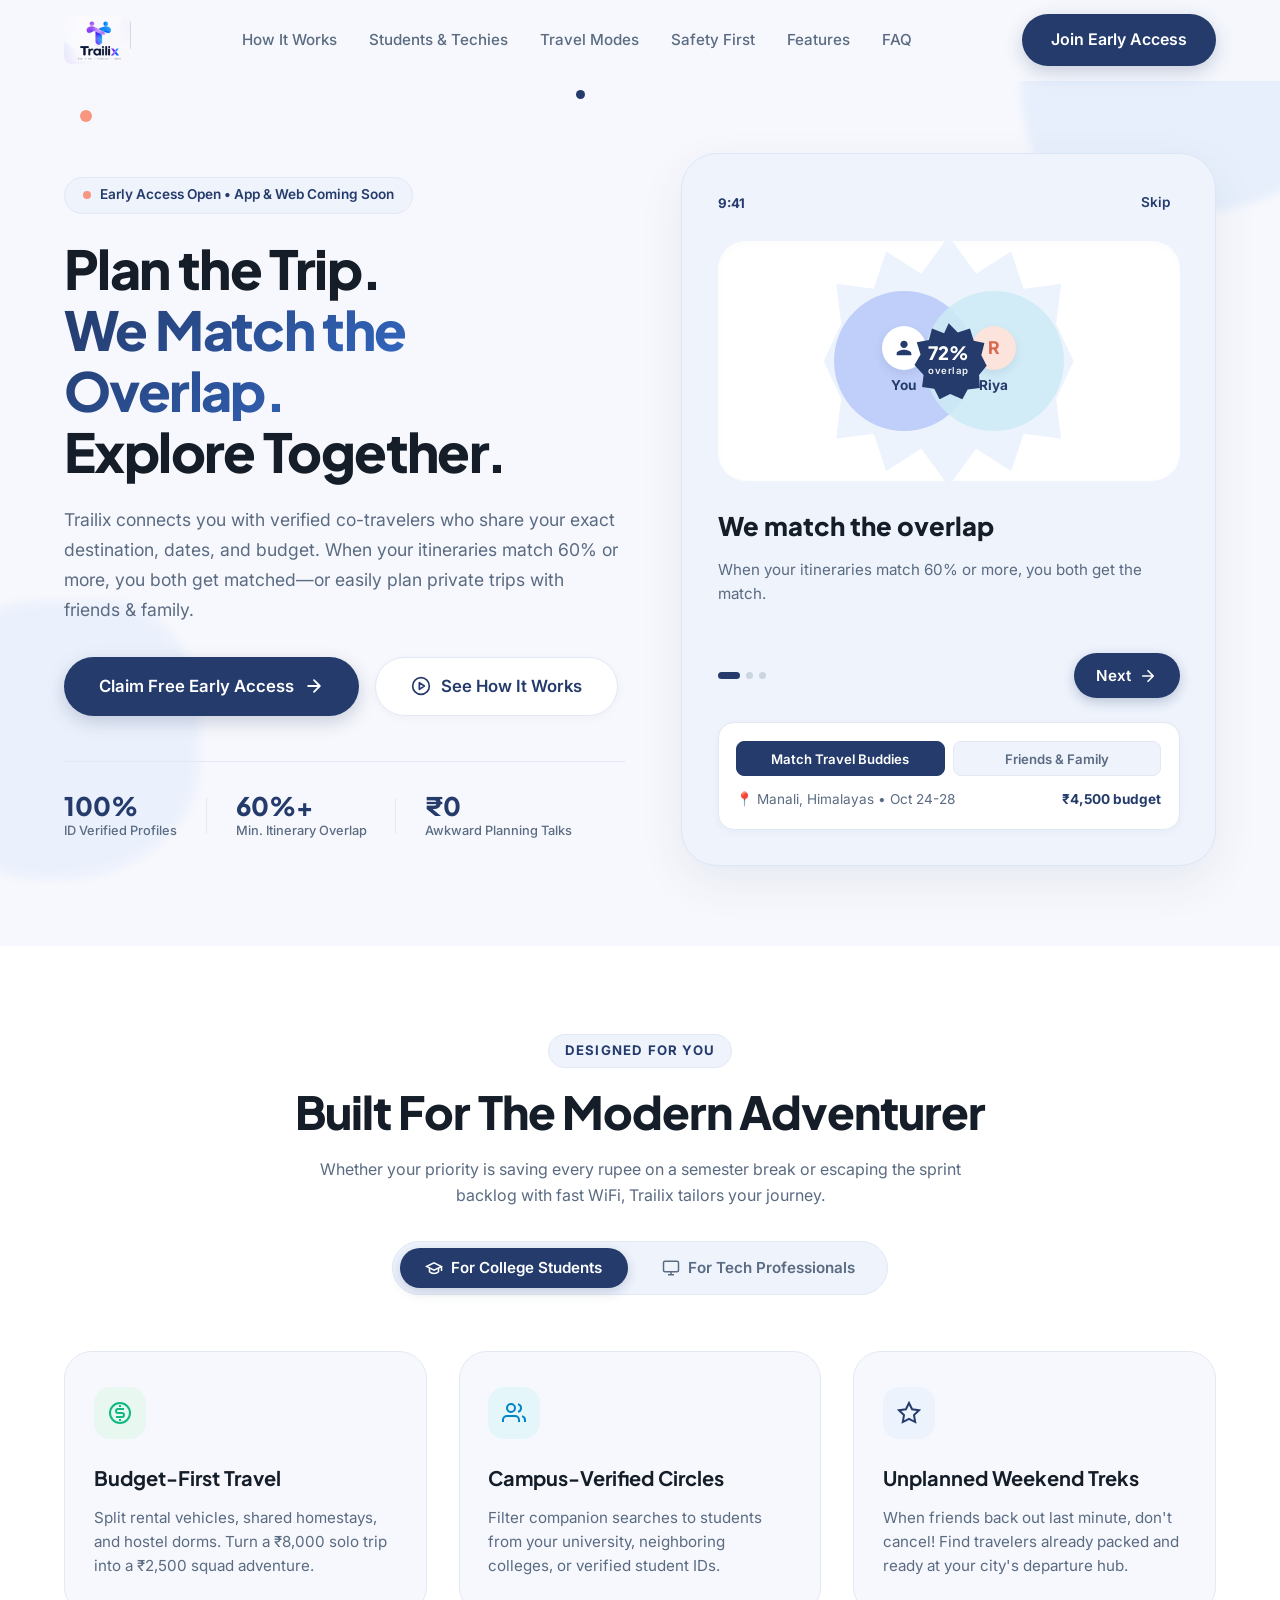
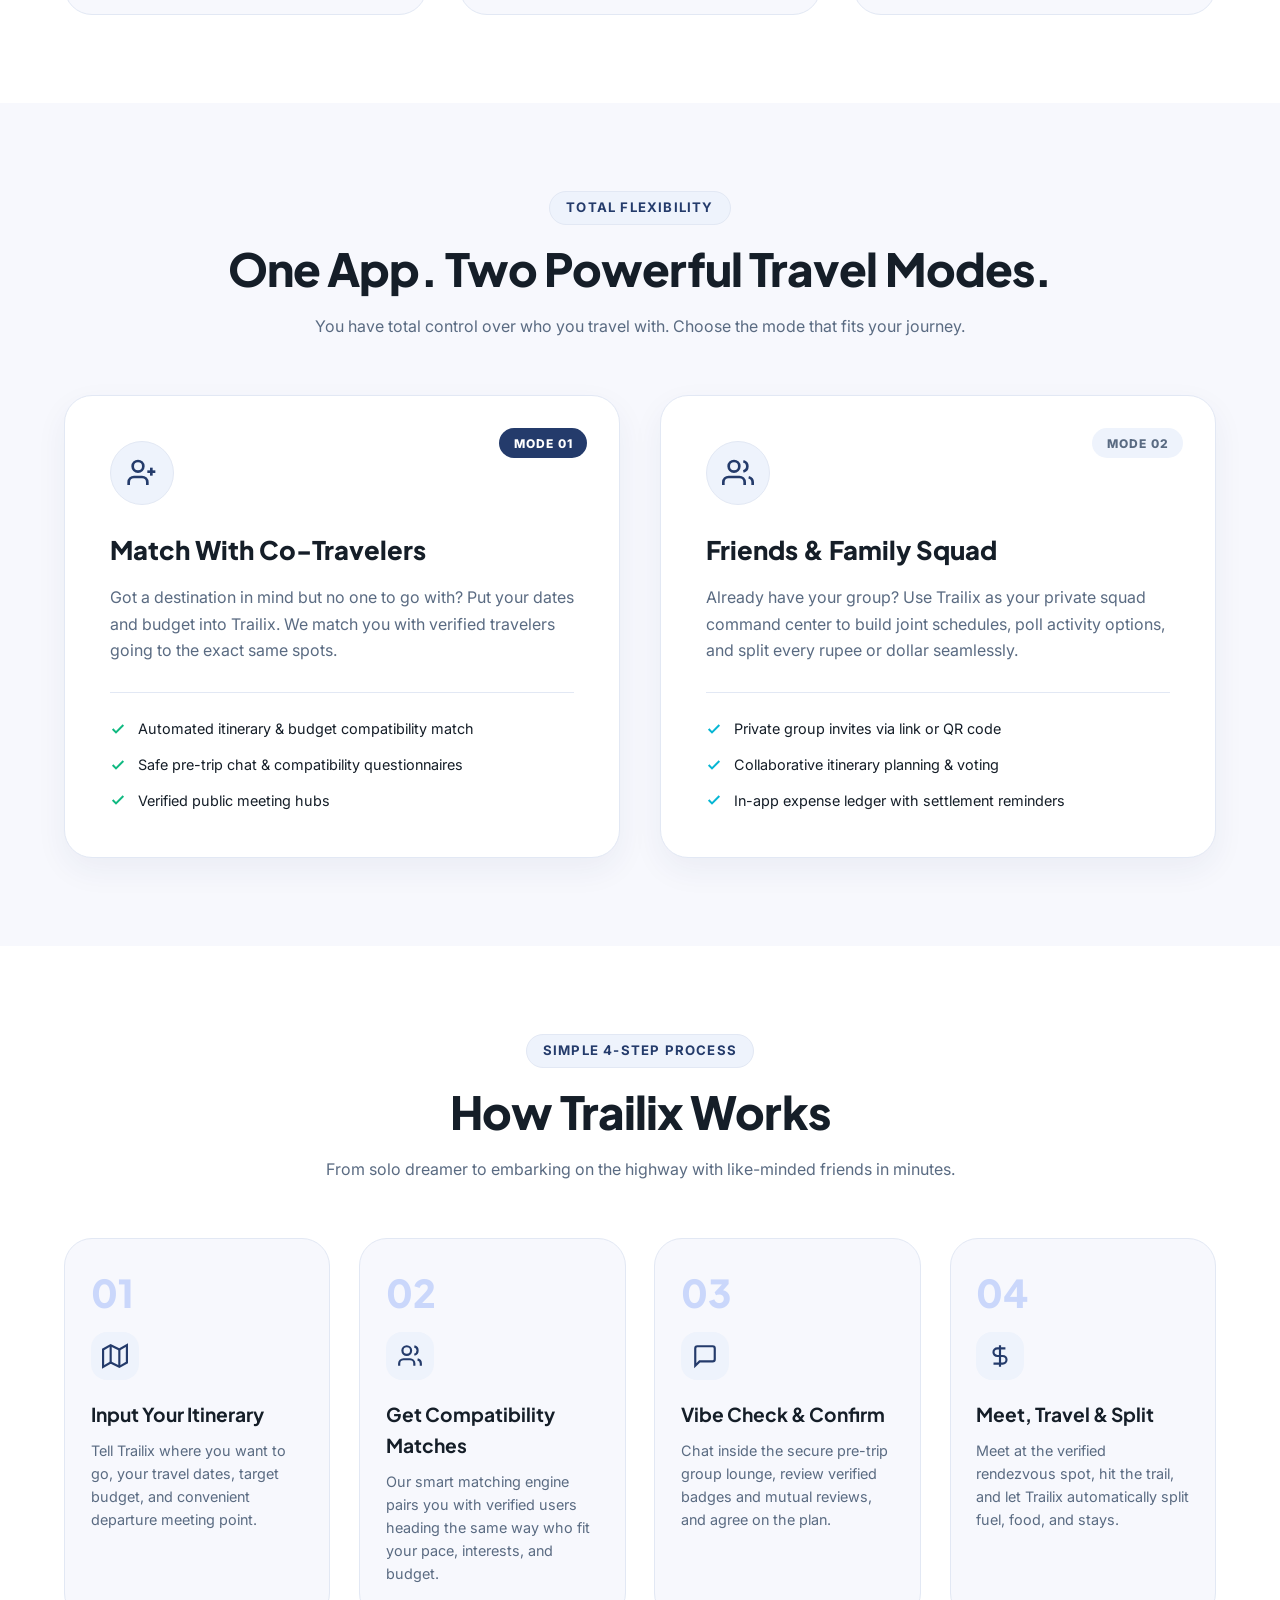
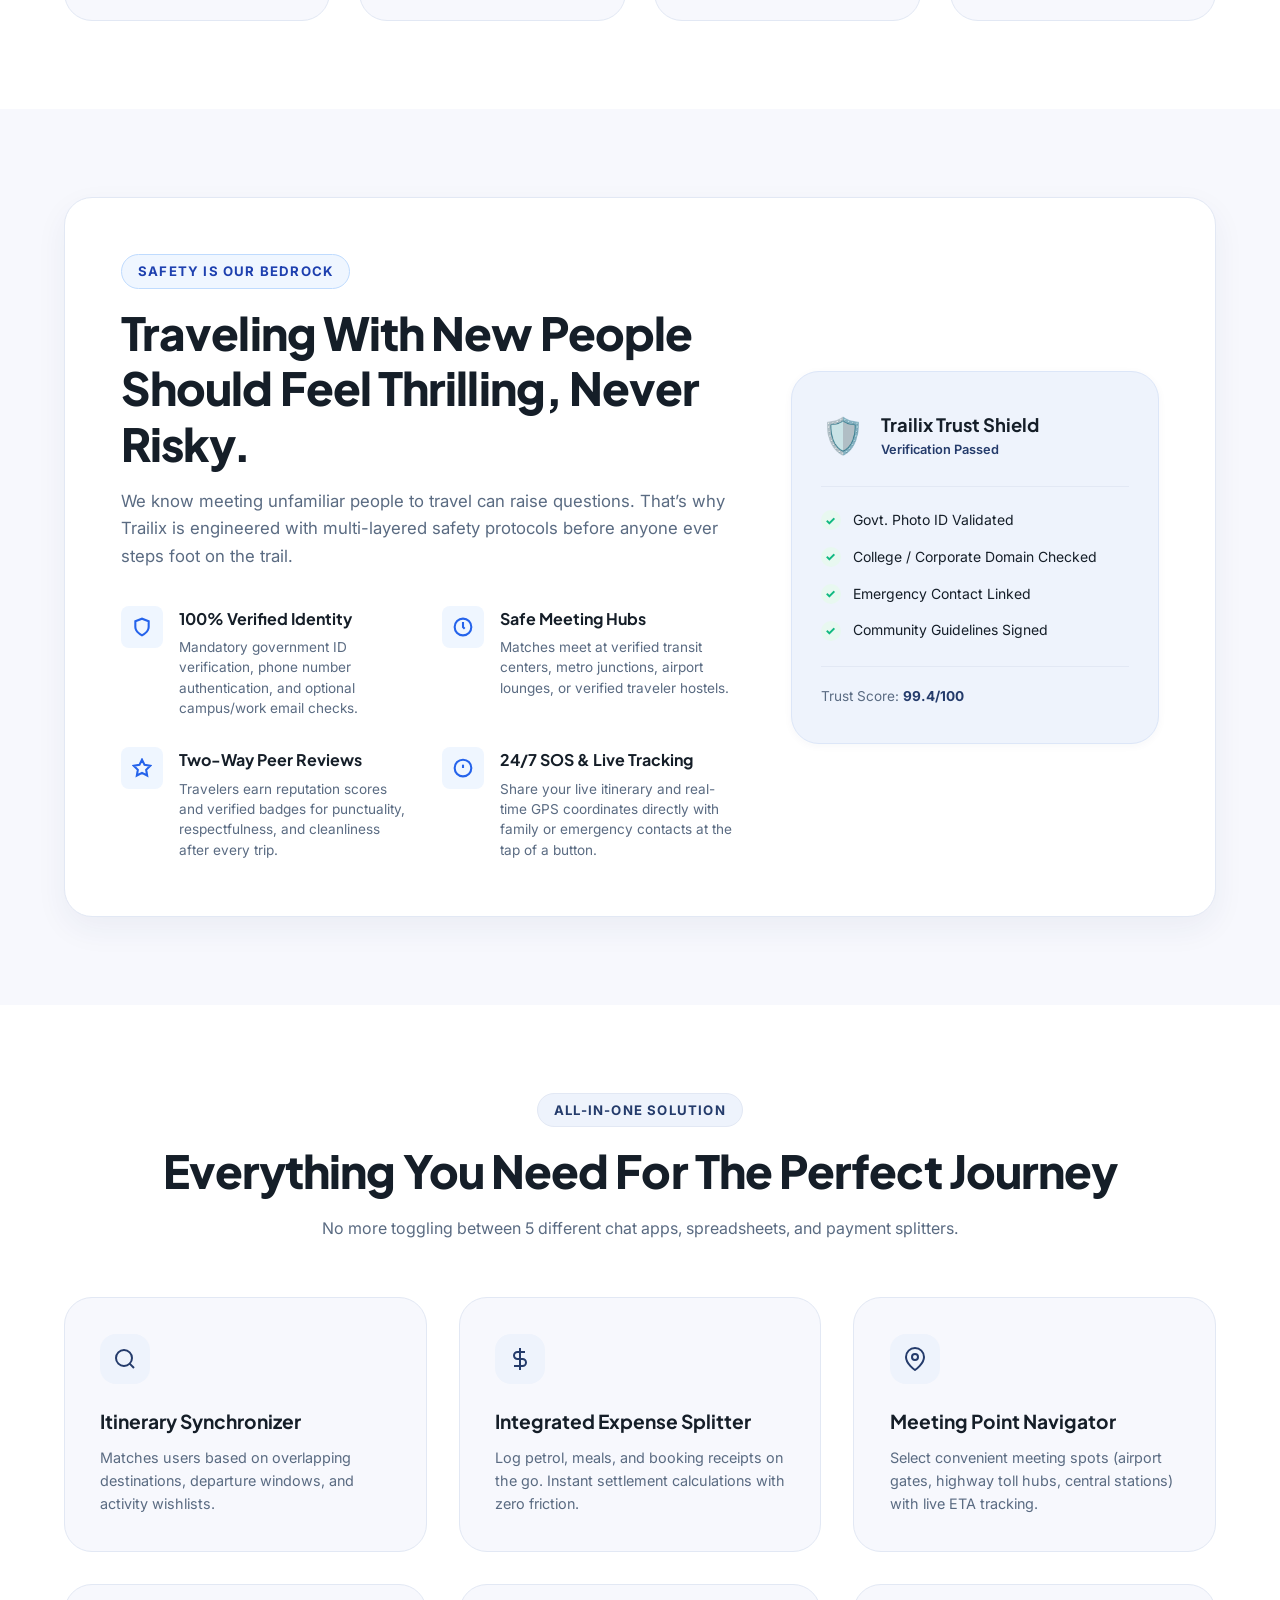
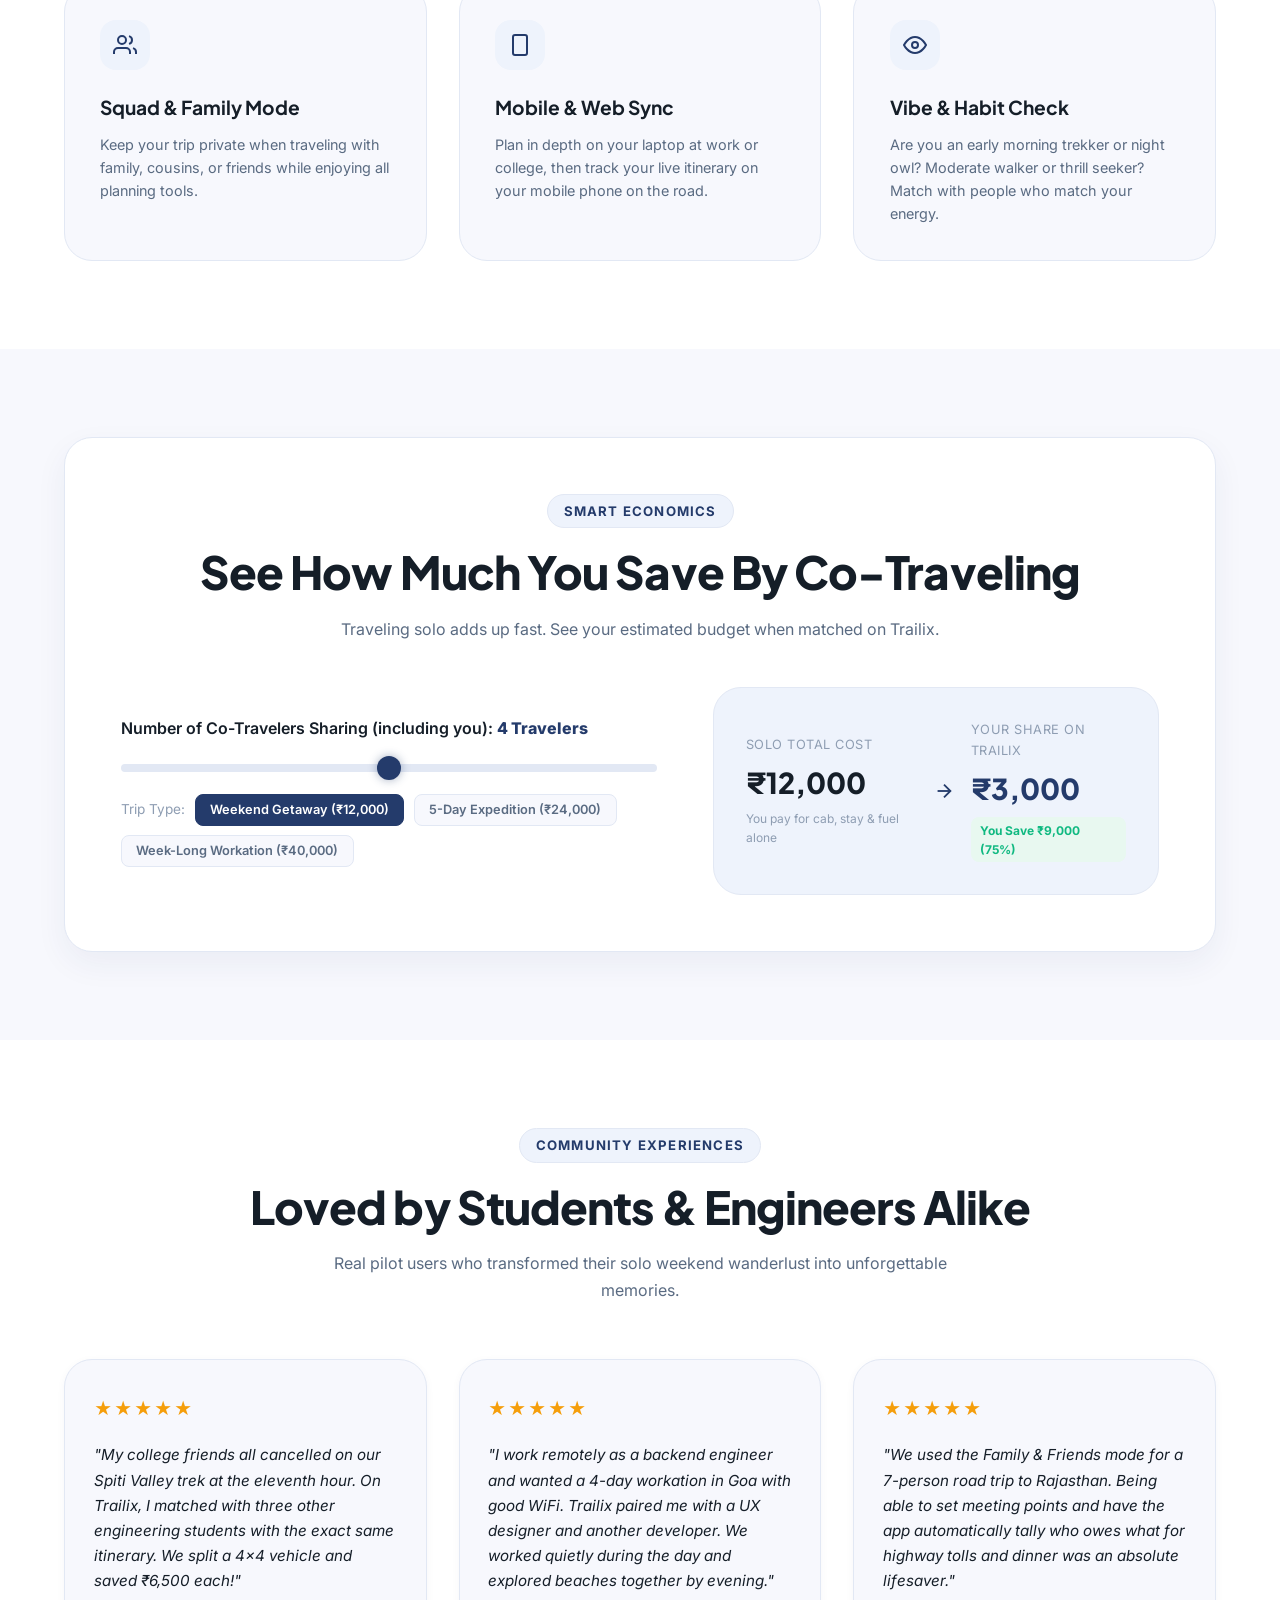
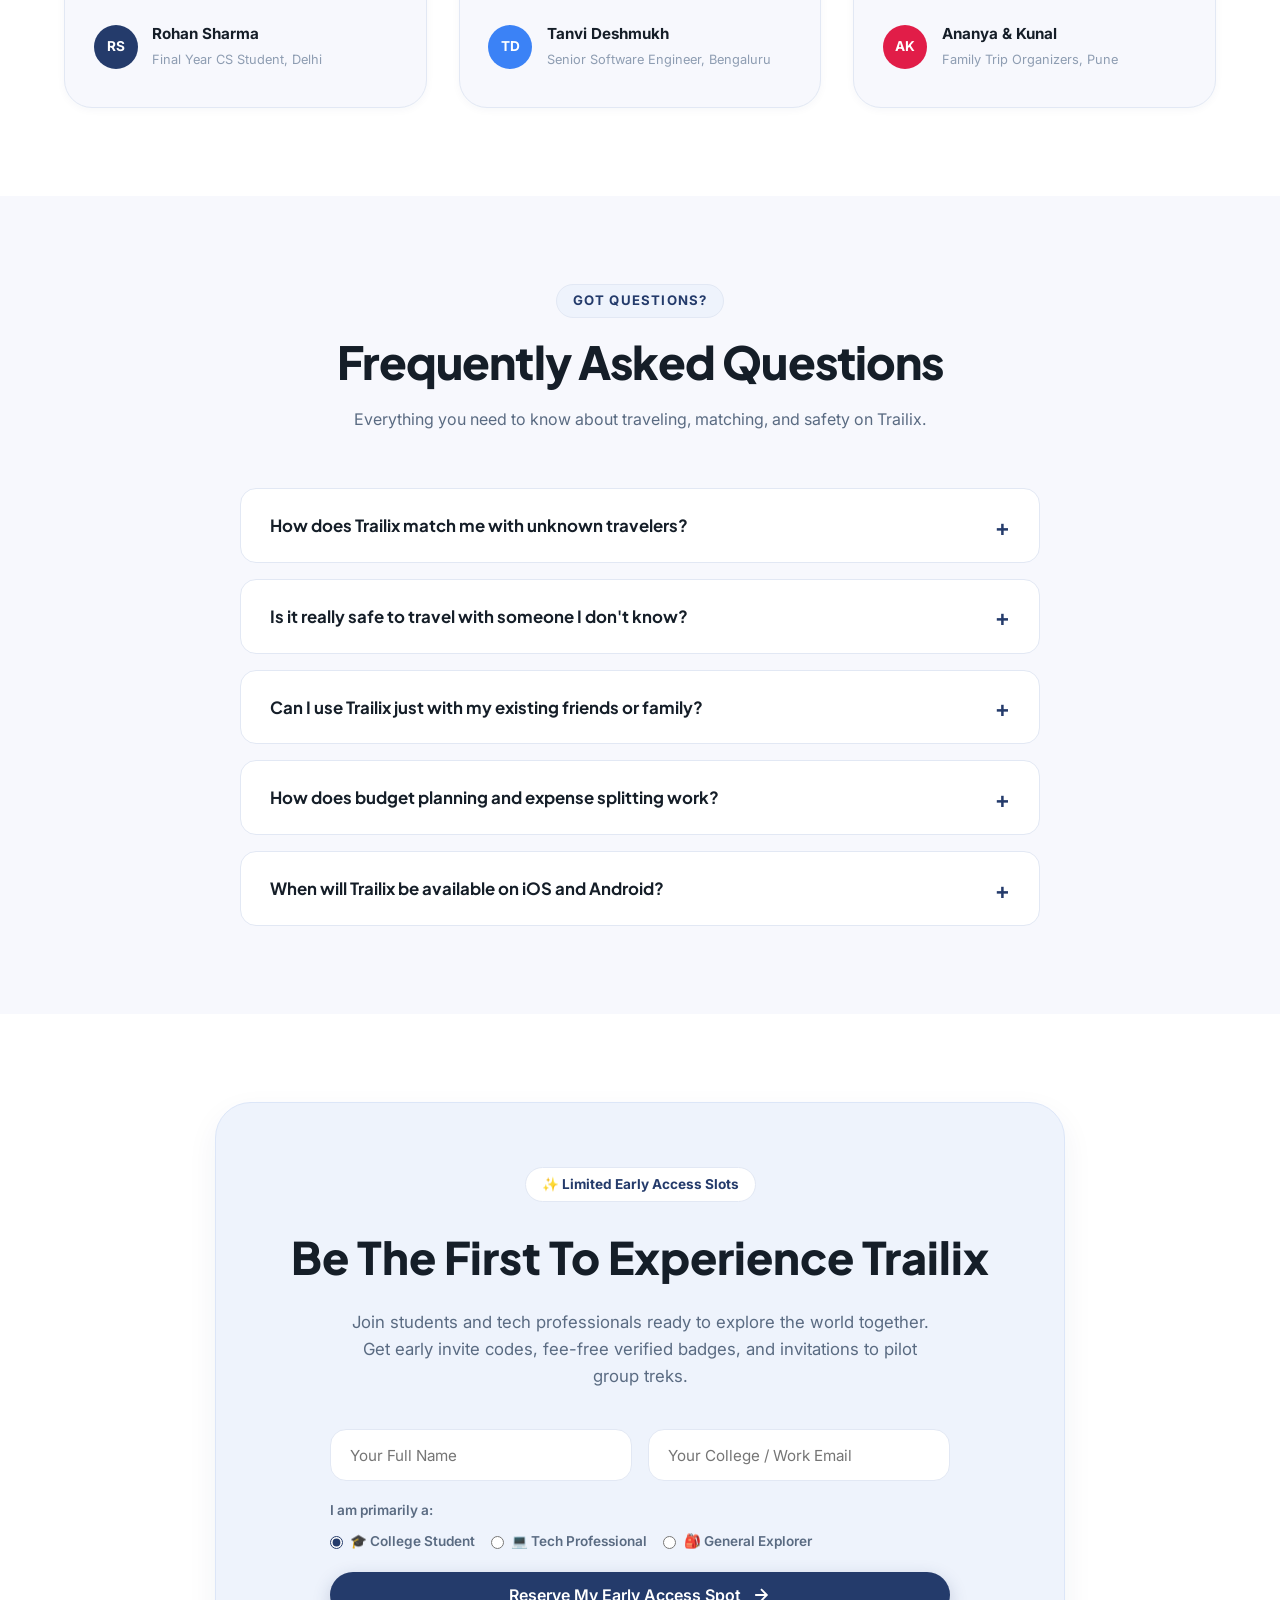
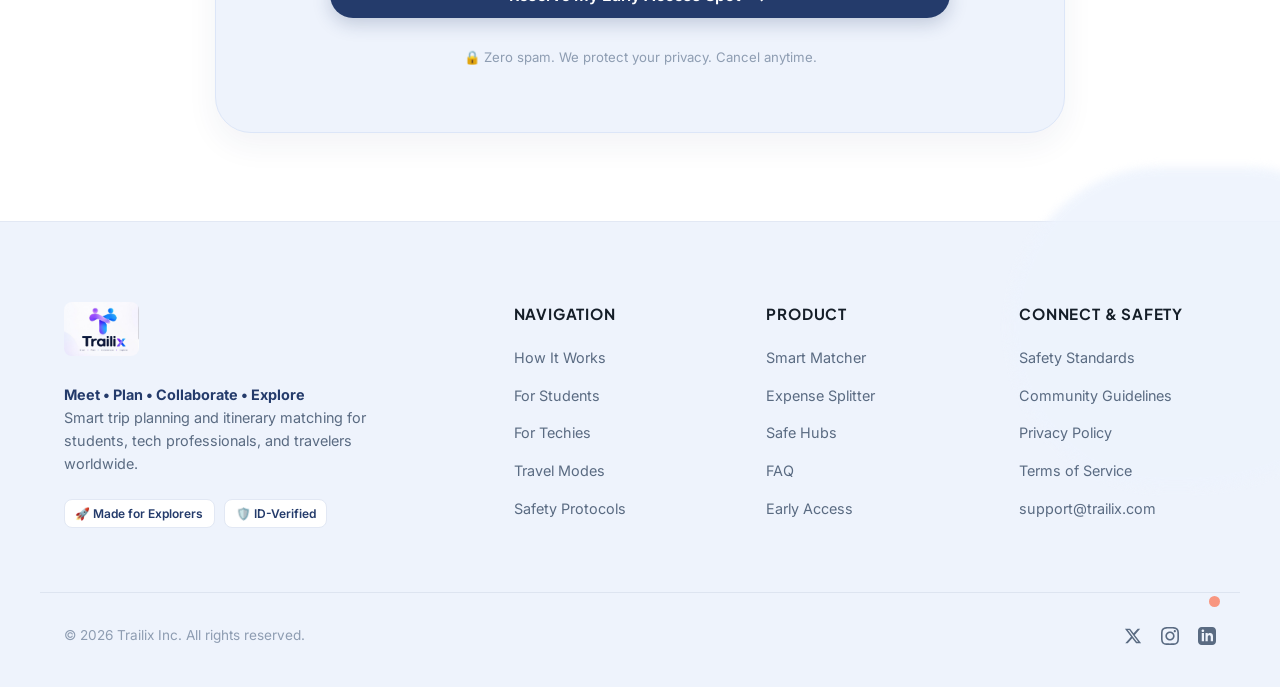
==== Trailix/index.html @ 73395f8a "Launch Trailix Landing Page" ====
<!DOCTYPE html>
<html lang="en">
<head>
  <meta charset="UTF-8">
  <meta name="viewport" content="width=device-width, initial-scale=1.0">
  <title>Trailix — Match Itineraries, Split Costs & Travel Together</title>
  <meta name="description" content="Trailix matches your travel itinerary with verified co-travelers who share your destination, dates, and budget. Ideal for students, tech professionals, and groups.">
  <meta name="keywords" content="travel buddy, itinerary matching, trip planner, split trip cost, student travel, tech workation">
  
  <!-- Favicon -->
  <link rel="icon" type="image/jpeg" href="assets/logo.jpeg">
  
  <!-- Fonts -->
  <link rel="preconnect" href="https://fonts.googleapis.com">
  <link rel="preconnect" href="https://fonts.gstatic.com" crossorigin>
  <link href="https://fonts.googleapis.com/css2?family=Plus+Jakarta+Sans:wght@400;500;600;700;800&family=Inter:wght@400;500;600&display=swap" rel="stylesheet">
  
  <!-- External CSS -->
  <link rel="stylesheet" href="css/style.css">
</head>
<body>

  <!-- App Theme Organic Clouds & Floating Dots -->
  <div class="cloud-shape cloud-top-right"></div>
  <div class="cloud-shape cloud-mid-left"></div>
  <div class="cloud-shape cloud-bottom-right"></div>
  <div class="decor-dot coral dot-hero-1"></div>
  <div class="decor-dot navy dot-hero-2"></div>
  <div class="decor-dot coral dot-hero-3"></div>

  <!-- NAVIGATION -->
  <header class="site-header" id="header">
    <div class="container header-container">
      <a href="#" class="brand-logo" aria-label="Trailix Home">
        <img src="assets/logo.jpeg" alt="Trailix — Meet, Plan, Collaborate, Explore" class="logo-img" id="mainLogo">
      </a>

      <nav class="nav-menu" id="navMenu">
        <ul class="nav-list">
          <li><a href="#how-it-works" class="nav-link">How It Works</a></li>
          <li><a href="#audiences" class="nav-link">Students & Techies</a></li>
          <li><a href="#modes" class="nav-link">Travel Modes</a></li>
          <li><a href="#safety" class="nav-link">Safety First</a></li>
          <li><a href="#features" class="nav-link">Features</a></li>
          <li><a href="#faq" class="nav-link">FAQ</a></li>
        </ul>
        <div class="mobile-cta-wrapper">
          <a href="#waitlist" class="btn btn-primary btn-sm mobile-cta">Join Early Access</a>
        </div>
      </nav>

      <div class="header-actions">
        <a href="#waitlist" class="btn btn-primary header-cta">Join Early Access</a>
        <button class="hamburger" id="hamburgerBtn" aria-label="Toggle navigation menu">
          <span></span>
          <span></span>
          <span></span>
        </button>
      </div>
    </div>
  </header>

  <main>
    <!-- HERO SECTION -->
    <section class="hero-section" id="hero">
      <div class="container hero-container">
        
        <div class="hero-content">
          <div class="pill-badge">
            <span class="pulse-dot"></span>
            <span>Early Access Open • App & Web Coming Soon</span>
          </div>

          <h1 class="hero-title">
            Plan the Trip. <br>
            <span class="gradient-text">We Match the Overlap.</span> <br>
            Explore Together.
          </h1>

          <p class="hero-description">
            Trailix connects you with verified co-travelers who share your exact destination, dates, and budget. When your itineraries match 60% or more, you both get matched—or easily plan private trips with friends & family.
          </p>

          <!-- Quick Action Buttons -->
          <div class="hero-buttons">
            <a href="#waitlist" class="btn btn-primary btn-lg">
              <span>Claim Free Early Access</span>
              <svg width="20" height="20" viewBox="0 0 24 24" fill="none" stroke="currentColor" stroke-width="2.2" stroke-linecap="round" stroke-linejoin="round"><path d="M5 12h14M12 5l7 7-7 7"/></svg>
            </a>
            <a href="#how-it-works" class="btn btn-outline btn-lg">
              <svg width="20" height="20" viewBox="0 0 24 24" fill="none" stroke="currentColor" stroke-width="2" stroke-linecap="round" stroke-linejoin="round"><circle cx="12" cy="12" r="10"/><polygon points="10 8 16 12 10 16 10 8"/></svg>
              <span>See How It Works</span>
            </a>
          </div>

          <!-- Social Proof / Stats -->
          <div class="hero-stats">
            <div class="stat-item">
              <span class="stat-number">100%</span>
              <span class="stat-label">ID Verified Profiles</span>
            </div>
            <div class="stat-divider"></div>
            <div class="stat-item">
              <span class="stat-number">60%+</span>
              <span class="stat-label">Min. Itinerary Overlap</span>
            </div>
            <div class="stat-divider"></div>
            <div class="stat-item">
              <span class="stat-number">₹0</span>
              <span class="stat-label">Awkward Planning Talks</span>
            </div>
          </div>
        </div>

        <!-- HERO APP SCREEN SHOWCASE (Direct recreation from the Trailix App) -->
        <div class="hero-visual">
          <div class="app-screen-card">
            
            <div class="app-screen-header">
              <span class="app-screen-time">9:41</span>
              <a href="#waitlist" class="app-screen-skip">Skip</a>
            </div>

            <!-- Overlap Stage with Venn Diagram & Starburst Badge -->
            <div class="overlap-display-stage">
              <div class="star-glow-bg"></div>

              <div class="venn-container">
                <!-- You Circle -->
                <div class="venn-circle circle-you">
                  <div class="venn-avatar">
                    <svg width="22" height="22" viewBox="0 0 24 24" fill="currentColor">
                      <path d="M12 12c2.21 0 4-1.79 4-4s-1.79-4-4-4-4 1.79-4 4 1.79 4 4 4zm0 2c-2.67 0-8 1.34-8 4v2h16v-2c0-2.66-5.33-4-8-4z"/>
                    </svg>
                  </div>
                  <span class="venn-label">You</span>
                </div>

                <!-- Starburst Overlap Badge -->
                <div class="overlap-starburst" id="overlapBadge">
                  <span class="overlap-percentage" id="overlapPercentage">72%</span>
                  <span class="overlap-subtext">overlap</span>
                </div>

                <!-- Riya Circle -->
                <div class="venn-circle circle-riya">
                  <div class="venn-avatar peach">R</div>
                  <span class="venn-label">Riya</span>
                </div>
              </div>
            </div>

            <!-- App Screen Content -->
            <div class="app-screen-content">
              <h3 class="app-screen-headline">We match the overlap</h3>
              <p class="app-screen-subtext">When your itineraries match 60% or more, you both get the match.</p>

              <!-- App Screen Footer Stepper & Next Button -->
              <div class="app-screen-footer">
                <div class="stepper-dots">
                  <span class="step-pill"></span>
                  <span class="step-dot"></span>
                  <span class="step-dot"></span>
                </div>
                <a href="#waitlist" class="btn-app-next">
                  <span>Next</span>
                  <svg width="18" height="18" viewBox="0 0 24 24" fill="none" stroke="currentColor" stroke-width="2.2" stroke-linecap="round" stroke-linejoin="round">
                    <path d="M5 12h14M12 5l7 7-7 7"/>
                  </svg>
                </a>
              </div>
            </div>

            <!-- Live Interactive Trip Matcher Toggle inside Card -->
            <div class="hero-planner-preview">
              <div class="planner-toggle-row">
                <button class="chip active" data-mode="match">Match Travel Buddies</button>
                <button class="chip" data-mode="friends">Friends & Family</button>
              </div>
              <div class="planner-trip-summary" id="plannerSummary">
                <span>📍 Manali, Himalayas • Oct 24-28</span>
                <strong>₹4,500 budget</strong>
              </div>
            </div>

          </div>
        </div>

      </div>
    </section>

    <!-- AUDIENCES: STUDENTS VS TECH PROFESSIONALS -->
    <section class="section audience-section" id="audiences">
      <div class="container">
        
        <div class="section-header text-center">
          <span class="section-tag">Designed For You</span>
          <h2 class="section-title">Built For The Modern Adventurer</h2>
          <p class="section-subtitle">
            Whether your priority is saving every rupee on a semester break or escaping the sprint backlog with fast WiFi, Trailix tailors your journey.
          </p>

          <!-- Switcher Buttons -->
          <div class="audience-tabs" role="tablist">
            <button class="audience-tab active" id="tabStudents" role="tab" aria-selected="true" data-target="content-students">
              <svg width="18" height="18" viewBox="0 0 24 24" fill="none" stroke="currentColor" stroke-width="2"><path d="M22 10v6M2 10l10-5 10 5-10 5z"/><path d="M6 12v5c3 3 9 3 12 0v-5"/></svg>
              <span>For College Students</span>
            </button>
            <button class="audience-tab" id="tabTechies" role="tab" aria-selected="false" data-target="content-techies">
              <svg width="18" height="18" viewBox="0 0 24 24" fill="none" stroke="currentColor" stroke-width="2"><rect x="2" y="3" width="20" height="14" rx="2" ry="2"/><line x1="8" y1="21" x2="16" y2="21"/><line x1="12" y1="17" x2="12" y2="21"/></svg>
              <span>For Tech Professionals</span>
            </button>
          </div>
        </div>

        <!-- Content 1: Students -->
        <div class="audience-content active" id="content-students">
          <div class="audience-grid">
            <div class="audience-card">
              <div class="icon-box green">
                <svg width="24" height="24" viewBox="0 0 24 24" fill="none" stroke="currentColor" stroke-width="2"><circle cx="12" cy="12" r="10"/><path d="M16 8h-6a2 2 0 1 0 0 4h4a2 2 0 1 1 0 4H8"/><line x1="12" y1="18" x2="12" y2="20"/><line x1="12" y1="4" x2="12" y2="6"/></svg>
              </div>
              <h3>Budget-First Travel</h3>
              <p>Split rental vehicles, shared homestays, and hostel dorms. Turn a ₹8,000 solo trip into a ₹2,500 squad adventure.</p>
            </div>

            <div class="audience-card">
              <div class="icon-box cyan">
                <svg width="24" height="24" viewBox="0 0 24 24" fill="none" stroke="currentColor" stroke-width="2"><path d="M17 21v-2a4 4 0 0 0-4-4H5a4 4 0 0 0-4 4v2"/><circle cx="9" cy="7" r="4"/><path d="M23 21v-2a4 4 0 0 0-3-3.87"/><path d="M16 3.13a4 4 0 0 1 0 7.75"/></svg>
              </div>
              <h3>Campus-Verified Circles</h3>
              <p>Filter companion searches to students from your university, neighboring colleges, or verified student IDs.</p>
            </div>

            <div class="audience-card">
              <div class="icon-box blue">
                <svg width="24" height="24" viewBox="0 0 24 24" fill="none" stroke="currentColor" stroke-width="2"><polygon points="12 2 15.09 8.26 22 9.27 17 14.14 18.18 21.02 12 17.77 5.82 21.02 7 14.14 2 9.27 8.91 8.26 12 2"/></svg>
              </div>
              <h3>Unplanned Weekend Treks</h3>
              <p>When friends back out last minute, don't cancel! Find travelers already packed and ready at your city's departure hub.</p>
            </div>
          </div>
        </div>

        <!-- Content 2: Tech Professionals -->
        <div class="audience-content" id="content-techies">
          <div class="audience-grid">
            <div class="audience-card">
              <div class="icon-box blue">
                <svg width="24" height="24" viewBox="0 0 24 24" fill="none" stroke="currentColor" stroke-width="2"><path d="M5 12.55a11 11 0 0 1 14.08 0"/><path d="M1.42 9a16 16 0 0 1 21.16 0"/><path d="M8.53 16.11a6 6 0 0 1 6.95 0"/><line x1="12" y1="20" x2="12.01" y2="20"/></svg>
              </div>
              <h3>Workation Ready</h3>
              <p>Discover co-travelers who also need high-speed WiFi, ergonomic setups, quiet morning hours, and evening bonfire unwinding.</p>
            </div>

            <div class="audience-card">
              <div class="icon-box cyan">
                <svg width="24" height="24" viewBox="0 0 24 24" fill="none" stroke="currentColor" stroke-width="2"><path d="M16 16v1a2 2 0 0 1-2 2H3a2 2 0 0 1-2-2V7a2 2 0 0 1 2-2h11a2 2 0 0 1 2 2v1"/><path d="M18 8h4a2 2 0 0 1 2 2v7a2 2 0 0 1-2 2h-4"/><circle cx="8" cy="12" r="2"/></svg>
              </div>
              <h3>Network While You Explore</h3>
              <p>Connect with founders, engineers, designers, and creators heading toward the same hills, beaches, or heritage trails.</p>
            </div>

            <div class="audience-card">
              <div class="icon-box green">
                <svg width="24" height="24" viewBox="0 0 24 24" fill="none" stroke="currentColor" stroke-width="2"><circle cx="12" cy="12" r="10"/><polyline points="12 6 12 12 16 14"/></svg>
              </div>
              <h3>Zero-Hassle Weekend Escapes</h3>
              <p>After a 60-hour work week, skip days of agonizing coordination. Select your departure Friday evening, join an itinerary, and pack.</p>
            </div>
          </div>
        </div>

      </div>
    </section>

    <!-- DUAL MODES: STRANGERS OR SQUAD -->
    <section class="section modes-section" id="modes">
      <div class="container">
        <div class="section-header text-center">
          <span class="section-tag">Total Flexibility</span>
          <h2 class="section-title">One App. Two Powerful Travel Modes.</h2>
          <p class="section-subtitle">You have total control over who you travel with. Choose the mode that fits your journey.</p>
        </div>

        <div class="modes-grid">
          <!-- Mode 1 -->
          <div class="mode-card glass-panel">
            <div class="mode-badge highlight">Mode 01</div>
            <div class="mode-icon-circle">
              <svg width="32" height="32" viewBox="0 0 24 24" fill="none" stroke="currentColor" stroke-width="2"><path d="M16 21v-2a4 4 0 0 0-4-4H6a4 4 0 0 0-4 4v2"/><circle cx="9" cy="7" r="4"/><line x1="19" y1="8" x2="19" y2="14"/><line x1="22" y1="11" x2="16" y2="11"/></svg>
            </div>
            <h3 class="mode-title">Match With Co-Travelers</h3>
            <p class="mode-desc">Got a destination in mind but no one to go with? Put your dates and budget into Trailix. We match you with verified travelers going to the exact same spots.</p>
            <ul class="mode-features">
              <li><svg width="16" height="16" viewBox="0 0 24 24" fill="none" stroke="#10B981" stroke-width="3"><polyline points="20 6 9 17 4 12"/></svg> Automated itinerary & budget compatibility match</li>
              <li><svg width="16" height="16" viewBox="0 0 24 24" fill="none" stroke="#10B981" stroke-width="3"><polyline points="20 6 9 17 4 12"/></svg> Safe pre-trip chat & compatibility questionnaires</li>
              <li><svg width="16" height="16" viewBox="0 0 24 24" fill="none" stroke="#10B981" stroke-width="3"><polyline points="20 6 9 17 4 12"/></svg> Verified public meeting hubs</li>
            </ul>
          </div>

          <!-- Mode 2 -->
          <div class="mode-card glass-panel">
            <div class="mode-badge">Mode 02</div>
            <div class="mode-icon-circle">
              <svg width="32" height="32" viewBox="0 0 24 24" fill="none" stroke="currentColor" stroke-width="2"><path d="M17 21v-2a4 4 0 0 0-4-4H5a4 4 0 0 0-4 4v2"/><circle cx="9" cy="7" r="4"/><path d="M23 21v-2a4 4 0 0 0-3-3.87"/><path d="M16 3.13a4 4 0 0 1 0 7.75"/></svg>
            </div>
            <h3 class="mode-title">Friends & Family Squad</h3>
            <p class="mode-desc">Already have your group? Use Trailix as your private squad command center to build joint schedules, poll activity options, and split every rupee or dollar seamlessly.</p>
            <ul class="mode-features">
              <li><svg width="16" height="16" viewBox="0 0 24 24" fill="none" stroke="#06B6D4" stroke-width="3"><polyline points="20 6 9 17 4 12"/></svg> Private group invites via link or QR code</li>
              <li><svg width="16" height="16" viewBox="0 0 24 24" fill="none" stroke="#06B6D4" stroke-width="3"><polyline points="20 6 9 17 4 12"/></svg> Collaborative itinerary planning & voting</li>
              <li><svg width="16" height="16" viewBox="0 0 24 24" fill="none" stroke="#06B6D4" stroke-width="3"><polyline points="20 6 9 17 4 12"/></svg> In-app expense ledger with settlement reminders</li>
            </ul>
          </div>
        </div>

      </div>
    </section>

    <!-- HOW IT WORKS -->
    <section class="section how-section" id="how-it-works">
      <div class="container">
        
        <div class="section-header text-center">
          <span class="section-tag">Simple 4-Step Process</span>
          <h2 class="section-title">How Trailix Works</h2>
          <p class="section-subtitle">From solo dreamer to embarking on the highway with like-minded friends in minutes.</p>
        </div>

        <div class="steps-flow">
          <!-- Step 1 -->
          <div class="step-card">
            <div class="step-number">01</div>
            <div class="step-icon">
              <svg width="26" height="26" viewBox="0 0 24 24" fill="none" stroke="currentColor" stroke-width="2"><polygon points="1 6 1 22 8 18 16 22 23 18 23 2 16 6 8 2 1 6"/><line x1="8" y1="2" x2="8" y2="18"/><line x1="16" y1="6" x2="16" y2="22"/></svg>
            </div>
            <h4>Input Your Itinerary</h4>
            <p>Tell Trailix where you want to go, your travel dates, target budget, and convenient departure meeting point.</p>
          </div>

          <!-- Step 2 -->
          <div class="step-card">
            <div class="step-number">02</div>
            <div class="step-icon">
              <svg width="26" height="26" viewBox="0 0 24 24" fill="none" stroke="currentColor" stroke-width="2"><path d="M16 21v-2a4 4 0 0 0-4-4H6a4 4 0 0 0-4 4v2"/><circle cx="9" cy="7" r="4"/><path d="M22 21v-2a4 4 0 0 0-3-3.87"/><path d="M16 3.13a4 4 0 0 1 0 7.75"/></svg>
            </div>
            <h4>Get Compatibility Matches</h4>
            <p>Our smart matching engine pairs you with verified users heading the same way who fit your pace, interests, and budget.</p>
          </div>

          <!-- Step 3 -->
          <div class="step-card">
            <div class="step-number">03</div>
            <div class="step-icon">
              <svg width="26" height="26" viewBox="0 0 24 24" fill="none" stroke="currentColor" stroke-width="2"><path d="M21 15a2 2 0 0 1-2 2H7l-4 4V5a2 2 0 0 1 2-2h14a2 2 0 0 1 2 2z"/></svg>
            </div>
            <h4>Vibe Check & Confirm</h4>
            <p>Chat inside the secure pre-trip group lounge, review verified badges and mutual reviews, and agree on the plan.</p>
          </div>

          <!-- Step 4 -->
          <div class="step-card">
            <div class="step-number">04</div>
            <div class="step-icon">
              <svg width="26" height="26" viewBox="0 0 24 24" fill="none" stroke="currentColor" stroke-width="2"><path d="M12 2v20M17 5H9.5a3.5 3.5 0 0 0 0 7h5a3.5 3.5 0 0 1 0 7H6"/></svg>
            </div>
            <h4>Meet, Travel & Split</h4>
            <p>Meet at the verified rendezvous spot, hit the trail, and let Trailix automatically split fuel, food, and stays.</p>
          </div>
        </div>

      </div>
    </section>

    <!-- SAFETY & TRUST SECTION -->
    <section class="section safety-section" id="safety">
      <div class="container">
        
        <div class="safety-box glass-panel">
          <div class="safety-content">
            <span class="section-tag alert">Safety Is Our Bedrock</span>
            <h2 class="section-title">Traveling With New People Should Feel Thrilling, Never Risky.</h2>
            <p class="safety-subtext">
              We know meeting unfamiliar people to travel can raise questions. That’s why Trailix is engineered with multi-layered safety protocols before anyone ever steps foot on the trail.
            </p>

            <div class="safety-features-list">
              <div class="safety-feature-item">
                <div class="safety-icon">
                  <svg width="20" height="20" viewBox="0 0 24 24" fill="none" stroke="currentColor" stroke-width="2.5"><path d="M12 22s8-4 8-10V5l-8-3-8 3v7c0 6 8 10 8 10z"/></svg>
                </div>
                <div>
                  <h4>100% Verified Identity</h4>
                  <p>Mandatory government ID verification, phone number authentication, and optional campus/work email checks.</p>
                </div>
              </div>

              <div class="safety-feature-item">
                <div class="safety-icon">
                  <svg width="20" height="20" viewBox="0 0 24 24" fill="none" stroke="currentColor" stroke-width="2.5"><circle cx="12" cy="12" r="10"/><polyline points="12 6 12 12 14 14"/></svg>
                </div>
                <div>
                  <h4>Safe Meeting Hubs</h4>
                  <p>Matches meet at verified transit centers, metro junctions, airport lounges, or verified traveler hostels.</p>
                </div>
              </div>

              <div class="safety-feature-item">
                <div class="safety-icon">
                  <svg width="20" height="20" viewBox="0 0 24 24" fill="none" stroke="currentColor" stroke-width="2.5"><polygon points="12 2 15.09 8.26 22 9.27 17 14.14 18.18 21.02 12 17.77 5.82 21.02 7 14.14 2 9.27 8.91 8.26 12 2"/></svg>
                </div>
                <div>
                  <h4>Two-Way Peer Reviews</h4>
                  <p>Travelers earn reputation scores and verified badges for punctuality, respectfulness, and cleanliness after every trip.</p>
                </div>
              </div>

              <div class="safety-feature-item">
                <div class="safety-icon">
                  <svg width="20" height="20" viewBox="0 0 24 24" fill="none" stroke="currentColor" stroke-width="2.5"><circle cx="12" cy="12" r="10"/><line x1="12" y1="8" x2="12" y2="12"/><line x1="12" y1="16" x2="12.01" y2="16"/></svg>
                </div>
                <div>
                  <h4>24/7 SOS & Live Tracking</h4>
                  <p>Share your live itinerary and real-time GPS coordinates directly with family or emergency contacts at the tap of a button.</p>
                </div>
              </div>
            </div>
          </div>

          <!-- Safety Graphic Card -->
          <div class="safety-graphic">
            <div class="badge-card">
              <div class="badge-header">
                <span class="badge-shield">🛡️</span>
                <div>
                  <strong>Trailix Trust Shield</strong>
                  <p>Verification Passed</p>
                </div>
              </div>
              <ul class="badge-checks">
                <li><span class="check-icon">✓</span> Govt. Photo ID Validated</li>
                <li><span class="check-icon">✓</span> College / Corporate Domain Checked</li>
                <li><span class="check-icon">✓</span> Emergency Contact Linked</li>
                <li><span class="check-icon">✓</span> Community Guidelines Signed</li>
              </ul>
              <div class="shield-footer">
                <span>Trust Score: <strong>99.4/100</strong></span>
              </div>
            </div>
          </div>
        </div>

      </div>
    </section>

    <!-- KEY FEATURES GRID -->
    <section class="section features-section" id="features">
      <div class="container">
        
        <div class="section-header text-center">
          <span class="section-tag">All-In-One Solution</span>
          <h2 class="section-title">Everything You Need For The Perfect Journey</h2>
          <p class="section-subtitle">No more toggling between 5 different chat apps, spreadsheets, and payment splitters.</p>
        </div>

        <div class="features-grid">
          <div class="feature-card">
            <div class="feature-icon-wrapper">
              <svg width="24" height="24" viewBox="0 0 24 24" fill="none" stroke="currentColor" stroke-width="2"><circle cx="11" cy="11" r="8"/><line x1="21" y1="21" x2="16.65" y2="16.65"/></svg>
            </div>
            <h3>Itinerary Synchronizer</h3>
            <p>Matches users based on overlapping destinations, departure windows, and activity wishlists.</p>
          </div>

          <div class="feature-card">
            <div class="feature-icon-wrapper">
              <svg width="24" height="24" viewBox="0 0 24 24" fill="none" stroke="currentColor" stroke-width="2"><line x1="12" y1="1" x2="12" y2="23"/><path d="M17 5H9.5a3.5 3.5 0 0 0 0 7h5a3.5 3.5 0 0 1 0 7H6"/></svg>
            </div>
            <h3>Integrated Expense Splitter</h3>
            <p>Log petrol, meals, and booking receipts on the go. Instant settlement calculations with zero friction.</p>
          </div>

          <div class="feature-card">
            <div class="feature-icon-wrapper">
              <svg width="24" height="24" viewBox="0 0 24 24" fill="none" stroke="currentColor" stroke-width="2"><path d="M21 10c0 7-9 13-9 13s-9-6-9-13a9 9 0 0 1 18 0z"/><circle cx="12" cy="10" r="3"/></svg>
            </div>
            <h3>Meeting Point Navigator</h3>
            <p>Select convenient meeting spots (airport gates, highway toll hubs, central stations) with live ETA tracking.</p>
          </div>

          <div class="feature-card">
            <div class="feature-icon-wrapper">
              <svg width="24" height="24" viewBox="0 0 24 24" fill="none" stroke="currentColor" stroke-width="2"><path d="M17 21v-2a4 4 0 0 0-4-4H5a4 4 0 0 0-4 4v2"/><circle cx="9" cy="7" r="4"/><path d="M23 21v-2a4 4 0 0 0-3-3.87"/><path d="M16 3.13a4 4 0 0 1 0 7.75"/></svg>
            </div>
            <h3>Squad & Family Mode</h3>
            <p>Keep your trip private when traveling with family, cousins, or friends while enjoying all planning tools.</p>
          </div>

          <div class="feature-card">
            <div class="feature-icon-wrapper">
              <svg width="24" height="24" viewBox="0 0 24 24" fill="none" stroke="currentColor" stroke-width="2"><rect x="5" y="2" width="14" height="20" rx="2" ry="2"/><line x1="12" y1="18" x2="12.01" y2="18"/></svg>
            </div>
            <h3>Mobile & Web Sync</h3>
            <p>Plan in depth on your laptop at work or college, then track your live itinerary on your mobile phone on the road.</p>
          </div>

          <div class="feature-card">
            <div class="feature-icon-wrapper">
              <svg width="24" height="24" viewBox="0 0 24 24" fill="none" stroke="currentColor" stroke-width="2"><path d="M1 12s4-8 11-8 11 8 11 8-4 8-11 8-11-8-11-8z"/><circle cx="12" cy="12" r="3"/></svg>
            </div>
            <h3>Vibe & Habit Check</h3>
            <p>Are you an early morning trekker or night owl? Moderate walker or thrill seeker? Match with people who match your energy.</p>
          </div>
        </div>

      </div>
    </section>

    <!-- INTERACTIVE SAVINGS CALCULATOR / ESTIMATOR -->
    <section class="section calculator-section">
      <div class="container">
        <div class="calculator-card glass-panel">
          <div class="calc-header text-center">
            <span class="section-tag">Smart Economics</span>
            <h2 class="section-title">See How Much You Save By Co-Traveling</h2>
            <p class="section-subtitle">Traveling solo adds up fast. See your estimated budget when matched on Trailix.</p>
          </div>

          <div class="calc-body">
            <div class="calc-controls">
              <label for="travelersRange">Number of Co-Travelers Sharing (including you): <span id="travelersCount" class="highlight-val">4 Travelers</span></label>
              <input type="range" id="travelersRange" min="2" max="6" value="4" class="slider">

              <div class="calc-presets">
                <span class="preset-label">Trip Type:</span>
                <button class="calc-btn active" data-base="12000">Weekend Getaway (₹12,000)</button>
                <button class="calc-btn" data-base="24000">5-Day Expedition (₹24,000)</button>
                <button class="calc-btn" data-base="40000">Week-Long Workation (₹40,000)</button>
              </div>
            </div>

            <div class="calc-results">
              <div class="result-box solo">
                <span class="result-label">Solo Total Cost</span>
                <span class="result-price" id="soloCostDisplay">₹12,000</span>
                <span class="result-note">You pay for cab, stay & fuel alone</span>
              </div>

              <div class="result-arrow">
                <svg width="24" height="24" viewBox="0 0 24 24" fill="none" stroke="currentColor" stroke-width="2"><line x1="5" y1="12" x2="19" y2="12"/><polyline points="12 5 19 12 12 19"/></svg>
              </div>

              <div class="result-box shared">
                <span class="result-label">Your Share on Trailix</span>
                <span class="result-price" id="sharedCostDisplay">₹3,000</span>
                <span class="savings-tag" id="savingsTag">You Save ₹9,000 (75%)</span>
              </div>
            </div>
          </div>
        </div>
      </div>
    </section>

    <!-- TESTIMONIALS / PILOT STORIES -->
    <section class="section testimonials-section">
      <div class="container">
        
        <div class="section-header text-center">
          <span class="section-tag">Community Experiences</span>
          <h2 class="section-title">Loved by Students & Engineers Alike</h2>
          <p class="section-subtitle">Real pilot users who transformed their solo weekend wanderlust into unforgettable memories.</p>
        </div>

        <div class="testimonials-grid">
          <!-- Story 1 -->
          <div class="testimonial-card glass-panel">
            <div class="stars">★★★★★</div>
            <p class="quote">"My college friends all cancelled on our Spiti Valley trek at the eleventh hour. On Trailix, I matched with three other engineering students with the exact same itinerary. We split a 4x4 vehicle and saved ₹6,500 each!"</p>
            <div class="user-meta">
              <div class="user-avatar u1">RS</div>
              <div>
                <strong>Rohan Sharma</strong>
                <span>Final Year CS Student, Delhi</span>
              </div>
            </div>
          </div>

          <!-- Story 2 -->
          <div class="testimonial-card glass-panel">
            <div class="stars">★★★★★</div>
            <p class="quote">"I work remotely as a backend engineer and wanted a 4-day workation in Goa with good WiFi. Trailix paired me with a UX designer and another developer. We worked quietly during the day and explored beaches together by evening."</p>
            <div class="user-meta">
              <div class="user-avatar u2">TD</div>
              <div>
                <strong>Tanvi Deshmukh</strong>
                <span>Senior Software Engineer, Bengaluru</span>
              </div>
            </div>
          </div>

          <!-- Story 3 -->
          <div class="testimonial-card glass-panel">
            <div class="stars">★★★★★</div>
            <p class="quote">"We used the Family & Friends mode for a 7-person road trip to Rajasthan. Being able to set meeting points and have the app automatically tally who owes what for highway tolls and dinner was an absolute lifesaver."</p>
            <div class="user-meta">
              <div class="user-avatar u3">AK</div>
              <div>
                <strong>Ananya & Kunal</strong>
                <span>Family Trip Organizers, Pune</span>
              </div>
            </div>
          </div>
        </div>

      </div>
    </section>

    <!-- FAQ SECTION -->
    <section class="section faq-section" id="faq">
      <div class="container">
        
        <div class="section-header text-center">
          <span class="section-tag">Got Questions?</span>
          <h2 class="section-title">Frequently Asked Questions</h2>
          <p class="section-subtitle">Everything you need to know about traveling, matching, and safety on Trailix.</p>
        </div>

        <div class="faq-accordion">
          <!-- Item 1 -->
          <div class="faq-item">
            <button class="faq-question" aria-expanded="false">
              <span>How does Trailix match me with unknown travelers?</span>
              <span class="faq-icon">+</span>
            </button>
            <div class="faq-answer">
              <p>When you input your trip details (destination, start dates, budget, and desired departure point), our algorithm scans for verified travelers with matching itineraries. You can then review their verified profile, mutual interests, and travel style before accepting a match and chatting in a pre-trip lounge.</p>
            </div>
          </div>

          <!-- Item 2 -->
          <div class="faq-item">
            <button class="faq-question" aria-expanded="false">
              <span>Is it really safe to travel with someone I don't know?</span>
              <span class="faq-icon">+</span>
            </button>
            <div class="faq-answer">
              <p>Safety is our top priority. Every member must pass government photo ID verification. Students and professionals can also verify their college/work credentials. All trips originate at verified public rendezvous hubs, and our app features 24/7 SOS and real-time live location sharing with your family.</p>
            </div>
          </div>

          <!-- Item 3 -->
          <div class="faq-item">
            <button class="faq-question" aria-expanded="false">
              <span>Can I use Trailix just with my existing friends or family?</span>
              <span class="faq-icon">+</span>
            </button>
            <div class="faq-answer">
              <p>Absolutely! Trailix features a dedicated <strong>"Friends & Family Mode"</strong>. You can create a private trip, share an invite link with your group, and use all our itinerary planning, meeting coordinate sync, and automated bill-splitting features without matching strangers.</p>
            </div>
          </div>

          <!-- Item 4 -->
          <div class="faq-item">
            <button class="faq-question" aria-expanded="false">
              <span>How does budget planning and expense splitting work?</span>
              <span class="faq-icon">+</span>
            </button>
            <div class="faq-answer">
              <p>During the trip, any member can snap receipts or enter costs for fuel, tickets, food, or stays. Trailix calculates the exact splits in real time, tracks who paid what, and provides simple UPI / card settlement links at the end—no confusing math needed.</p>
            </div>
          </div>

          <!-- Item 5 -->
          <div class="faq-item">
            <button class="faq-question" aria-expanded="false">
              <span>When will Trailix be available on iOS and Android?</span>
              <span class="faq-icon">+</span>
            </button>
            <div class="faq-answer">
              <p>The beta web and mobile apps are launching soon! By joining our early access waitlist today, you'll get priority onboarding, exclusive founder badges, and access to our inaugural travel community.</p>
            </div>
          </div>
        </div>

      </div>
    </section>

    <!-- WAITLIST / EARLY ACCESS CTA -->
    <section class="section waitlist-section" id="waitlist">
      <div class="container">
        
        <div class="waitlist-card glass-panel">
          <div class="waitlist-header text-center">
            <div class="sparkle-badge">✨ Limited Early Access Slots</div>
            <h2 class="waitlist-title">Be The First To Experience Trailix</h2>
            <p class="waitlist-sub">
              Join students and tech professionals ready to explore the world together. Get early invite codes, fee-free verified badges, and invitations to pilot group treks.
            </p>
          </div>

          <form class="waitlist-form" id="waitlistForm">
            <div class="form-inputs">
              <input type="text" id="userName" placeholder="Your Full Name" required>
              <input type="email" id="userEmail" placeholder="Your College / Work Email" required>
            </div>

            <div class="form-row-role">
              <label>I am primarily a:</label>
              <div class="role-selector">
                <label class="role-radio">
                  <input type="radio" name="userRole" value="student" checked>
                  <span>🎓 College Student</span>
                </label>
                <label class="role-radio">
                  <input type="radio" name="userRole" value="professional">
                  <span>💻 Tech Professional</span>
                </label>
                <label class="role-radio">
                  <input type="radio" name="userRole" value="explorer">
                  <span>🎒 General Explorer</span>
                </label>
              </div>
            </div>

            <button type="submit" class="btn btn-primary btn-block" id="submitBtn">
              <span>Reserve My Early Access Spot</span>
              <svg width="20" height="20" viewBox="0 0 24 24" fill="none" stroke="currentColor" stroke-width="2.2"><path d="M5 12h14M12 5l7 7-7 7"/></svg>
            </button>
          </form>

          <!-- Success Message State -->
          <div class="waitlist-success" id="waitlistSuccess" style="display: none;">
            <div class="success-icon">🎉</div>
            <h3>You're on the priority list!</h3>
            <p id="successMessage">Thank you for joining Trailix. We've reserved your early access badge and will send your private invite code soon.</p>
            <button class="btn btn-outline btn-sm" id="resetWaitlistBtn">Register Another Traveler</button>
          </div>

          <div class="waitlist-trust">
            <span>🔒 Zero spam. We protect your privacy. Cancel anytime.</span>
          </div>
        </div>

      </div>
    </section>
  </main>

  <!-- FOOTER -->
  <footer class="site-footer">
    <div class="container footer-container">
      <div class="footer-col brand-col">
        <a href="#" class="brand-logo footer-logo">
          <img src="assets/logo.jpeg" alt="Trailix — Meet, Plan, Collaborate, Explore" class="logo-img">
        </a>
        <p class="footer-tagline">
          <strong>Meet • Plan • Collaborate • Explore</strong><br>
          Smart trip planning and itinerary matching for students, tech professionals, and travelers worldwide.
        </p>
        <div class="footer-badges">
          <span class="micro-badge">🚀 Made for Explorers</span>
          <span class="micro-badge">🛡️ ID-Verified</span>
        </div>
      </div>

      <div class="footer-col">
        <h4>Navigation</h4>
        <ul>
          <li><a href="#how-it-works">How It Works</a></li>
          <li><a href="#audiences">For Students</a></li>
          <li><a href="#audiences">For Techies</a></li>
          <li><a href="#modes">Travel Modes</a></li>
          <li><a href="#safety">Safety Protocols</a></li>
        </ul>
      </div>

      <div class="footer-col">
        <h4>Product</h4>
        <ul>
          <li><a href="#features">Smart Matcher</a></li>
          <li><a href="#features">Expense Splitter</a></li>
          <li><a href="#features">Safe Hubs</a></li>
          <li><a href="#faq">FAQ</a></li>
          <li><a href="#waitlist">Early Access</a></li>
        </ul>
      </div>

      <div class="footer-col">
        <h4>Connect & Safety</h4>
        <ul>
          <li><a href="#safety">Safety Standards</a></li>
          <li><a href="#">Community Guidelines</a></li>
          <li><a href="#">Privacy Policy</a></li>
          <li><a href="#">Terms of Service</a></li>
          <li><a href="mailto:support@trailix.com">support@trailix.com</a></li>
        </ul>
      </div>
    </div>

    <div class="container footer-bottom">
      <p>&copy; <span id="currentYear">2026</span> Trailix Inc. All rights reserved.</p>
      <div class="social-links">
        <a href="#" aria-label="Twitter / X">
          <svg width="18" height="18" viewBox="0 0 24 24" fill="currentColor"><path d="M18.244 2.25h3.308l-7.227 8.26 8.502 11.24H16.17l-5.214-6.817L4.99 21.75H1.68l7.73-8.835L1.254 2.25H8.08l4.713 6.231zm-1.161 17.52h1.833L7.084 4.126H5.117z"/></svg>
        </a>
        <a href="#" aria-label="Instagram">
          <svg width="18" height="18" viewBox="0 0 24 24" fill="currentColor"><path d="M12 2.163c3.204 0 3.584.012 4.85.07 3.252.148 4.771 1.691 4.919 4.919.058 1.265.069 1.645.069 4.849 0 3.205-.012 3.584-.069 4.849-.149 3.225-1.664 4.771-4.919 4.919-1.266.058-1.644.07-4.85.07-3.204 0-3.584-.012-4.849-.07-3.26-.149-4.771-1.699-4.919-4.92-.058-1.265-.07-1.644-.07-4.849 0-3.204.013-3.583.07-4.849.149-3.227 1.664-4.771 4.919-4.919 1.266-.057 1.645-.069 4.849-.069zm0-2.163c-3.259 0-3.667.014-4.947.072-4.358.2-6.78 2.618-6.98 6.98-.059 1.281-.073 1.689-.073 4.948 0 3.259.014 3.668.072 4.948.2 4.358 2.618 6.78 6.98 6.98 1.281.058 1.689.072 4.948.072 3.259 0 3.668-.014 4.948-.072 4.354-.2 6.782-2.618 6.979-6.98.059-1.28.073-1.689.073-4.948 0-3.259-.014-3.667-.072-4.947-.196-4.354-2.617-6.78-6.979-6.98-1.281-.059-1.69-.073-4.949-.073zm0 5.838c-3.403 0-6.162 2.759-6.162 6.162s2.759 6.163 6.162 6.163 6.162-2.759 6.162-6.163c0-3.403-2.759-6.162-6.162-6.162zm0 10.162c-2.209 0-4-1.79-4-4 0-2.209 1.791-4 4-4s4 1.791 4 4c0 2.21-1.791 4-4 4zm6.406-11.845c-.796 0-1.441.645-1.441 1.44s.645 1.44 1.441 1.44c.795 0 1.439-.645 1.439-1.44s-.644-1.44-1.439-1.44z"/></svg>
        </a>
        <a href="#" aria-label="LinkedIn">
          <svg width="18" height="18" viewBox="0 0 24 24" fill="currentColor"><path d="M19 0h-14c-2.761 0-5 2.239-5 5v14c0 2.761 2.239 5 5 5h14c2.762 0 5-2.239 5-5v-14c0-2.761-2.238-5-5-5zm-11 19h-3v-11h3v11zm-1.5-12.268c-.966 0-1.75-.79-1.75-1.764s.784-1.764 1.75-1.764 1.75.79 1.75 1.764-.783 1.764-1.75 1.764zm13.5 12.268h-3v-5.604c0-3.368-4-3.113-4 0v5.604h-3v-11h3v1.765c1.396-2.586 7-2.777 7 2.476v6.759z"/></svg>
        </a>
      </div>
    </div>
  </footer>

  <!-- External JavaScript -->
  <script src="js/main.js"></script>
</body>
</html>
---- Trailix/css/style.css ----
/* ==========================================================================
   TRAILIX — MODERN LIGHT APP THEME
   Directly matched to the official Trailix App Design System:
   - Soft, clean canvas: #F7F8FD & #FFFFFF
   - Soft periwinkle/lavender card: #EEF3FC & #EAF0FC
   - Deep Royal Navy: #243B6B & #192A4E (Buttons, Headings, Starburst)
   - Pastel Overlap Accents: Periwinkle (#CAD7FB) & Soft Cyan (#D5EDF6)
   - Playful Accents: Soft Coral (#F89680) & Deep Blue dots
   ========================================================================== */

/* --- CSS Variables & Design Tokens --- */
:root {
  --font-heading: 'Plus Jakarta Sans', -apple-system, BlinkMacSystemFont, 'Segoe UI', Roboto, sans-serif;
  --font-body: 'Inter', -apple-system, BlinkMacSystemFont, 'Segoe UI', Roboto, sans-serif;

  /* App Canvas & Card Colors */
  --bg-primary: #F7F8FD;
  --bg-secondary: #FFFFFF;
  --bg-card: #FFFFFF;
  --bg-card-soft: #EEF3FC;
  --bg-card-hover: #F3F7FE;
  
  --border-card: #E2E8F4;
  --border-card-hover: #CAD7FB;
  --border-light: rgba(36, 59, 107, 0.08);

  /* Typography Colors */
  --text-primary: #151E28;
  --text-secondary: #5A6B82;
  --text-muted: #8E9DB2;
  --text-on-navy: #FFFFFF;

  /* App Brand Palette (Exact from App Screenshot & Logo) */
  --brand-navy: #243B6B;
  --brand-navy-hover: #192A4E;
  --brand-navy-active: #132140;
  --brand-blue: #3B82F6;
  --brand-periwinkle: #CAD7FB;
  --brand-periwinkle-soft: #E5EEFC;
  --brand-ice: #D5EDF6;
  --brand-cyan: #CEECF6;
  
  --accent-coral: #F89680;
  --accent-coral-soft: #FDE8E3;
  --accent-peach: #FCE4DC;
  --accent-purple: #8B5CF6;
  --accent-green: #10B981;

  /* Gradients */
  --gradient-main: linear-gradient(135deg, #243B6B 0%, #3B82F6 100%);
  --gradient-soft: linear-gradient(135deg, #EEF3FC 0%, #FFFFFF 100%);
  --gradient-overlap: linear-gradient(135deg, #CAD7FB 0%, #D5EDF6 100%);
  --gradient-text: linear-gradient(135deg, #243B6B 0%, #3B82F6 100%);

  /* Shadows */
  --shadow-sm: 0 2px 8px rgba(36, 59, 107, 0.04);
  --shadow-md: 0 8px 24px rgba(36, 59, 107, 0.06);
  --shadow-lg: 0 16px 36px rgba(36, 59, 107, 0.09);
  --shadow-card: 0 12px 32px rgba(36, 59, 107, 0.06);
  --shadow-card-hover: 0 20px 45px rgba(36, 59, 107, 0.12);
  --shadow-btn: 0 6px 18px rgba(36, 59, 107, 0.22);
  --shadow-btn-hover: 0 10px 24px rgba(36, 59, 107, 0.32);

  /* Spacing & Borders */
  --container-max: 1200px;
  --radius-sm: 8px;
  --radius-md: 16px;
  --radius-lg: 28px;
  --radius-xl: 36px;
  --radius-full: 9999px;

  --transition-fast: 0.2s ease;
  --transition-normal: 0.3s ease;
}

/* --- Global Reset & Box Sizing --- */
*, *::before, *::after {
  box-sizing: border-box;
  margin: 0;
  padding: 0;
}

html {
  scroll-behavior: smooth;
  font-size: 16px;
  background-color: var(--bg-primary);
  color: var(--text-primary);
  font-family: var(--font-body);
  line-height: 1.6;
  -webkit-font-smoothing: antialiased;
}

body {
  position: relative;
  overflow-x: hidden;
  min-height: 100vh;
  background-color: var(--bg-primary);
}

a {
  color: inherit;
  text-decoration: none;
  transition: color var(--transition-fast);
}

ul {
  list-style: none;
}

img, svg {
  display: block;
  max-width: 100%;
}

button, input, select {
  font-family: inherit;
  font-size: inherit;
  color: inherit;
}

/* ==========================================================================
   ORGANIC APP DECORATIONS (CLOUDS & FLOATING ACCENT DOTS)
   ========================================================================== */
.cloud-shape {
  position: absolute;
  pointer-events: none;
  z-index: 0;
  border-radius: 50% 40% 60% 50% / 60% 50% 50% 60%;
  filter: blur(4px);
  opacity: 0.85;
}

.cloud-top-right {
  width: 320px;
  height: 260px;
  background: #E5EEFC;
  top: -40px;
  right: -60px;
  border-radius: 40% 60% 70% 30% / 50% 60% 40% 60%;
}

.cloud-mid-left {
  width: 280px;
  height: 280px;
  background: #EAF0FC;
  top: 600px;
  left: -80px;
}

.cloud-bottom-right {
  width: 360px;
  height: 320px;
  background: #EDF3FD;
  bottom: 200px;
  right: -90px;
}

.decor-dot {
  position: absolute;
  border-radius: 50%;
  pointer-events: none;
  z-index: 1;
}

.decor-dot.coral {
  background-color: var(--accent-coral);
}

.decor-dot.navy {
  background-color: var(--brand-navy);
}

/* Specific decorative dot positions */
.dot-hero-1 { width: 12px; height: 12px; top: 110px; left: 80px; }
.dot-hero-2 { width: 9px; height: 9px; top: 90px; left: 45%; }
.dot-hero-3 { width: 11px; height: 11px; bottom: 80px; right: 60px; }

/* ==========================================================================
   CONTAINER & REUSABLE UTILITIES
   ========================================================================== */
.container {
  width: 100%;
  max-width: var(--container-max);
  margin: 0 auto;
  padding: 0 1.5rem;
  position: relative;
  z-index: 2;
}

.section {
  padding: 5.5rem 0;
}

.text-center {
  text-align: center;
}

.gradient-text {
  background: var(--gradient-text);
  -webkit-background-clip: text;
  -webkit-text-fill-color: transparent;
  display: inline-block;
}

.section-tag {
  display: inline-block;
  font-size: 0.825rem;
  font-weight: 700;
  text-transform: uppercase;
  letter-spacing: 1.2px;
  color: var(--brand-navy);
  background: var(--bg-card-soft);
  border: 1px solid var(--border-card);
  padding: 0.35rem 1rem;
  border-radius: var(--radius-full);
  margin-bottom: 1rem;
}

.section-tag.alert {
  color: #1E40AF;
  background: #EFF6FF;
  border-color: #BFDBFE;
}

.section-title {
  font-family: var(--font-heading);
  font-size: clamp(2rem, 3.6vw, 2.85rem);
  font-weight: 800;
  line-height: 1.22;
  color: var(--text-primary);
  margin-bottom: 1rem;
  letter-spacing: -0.02em;
}

.section-subtitle {
  font-size: clamp(1rem, 1.25vw, 1.125rem);
  color: var(--text-secondary);
  max-width: 680px;
  margin: 0 auto;
  line-height: 1.65;
}

/* Modern App Glass / Soft Card */
.glass-panel {
  background: var(--bg-card);
  border: 1px solid var(--border-card);
  border-radius: var(--radius-lg);
  box-shadow: var(--shadow-card);
  transition: border-color var(--transition-normal), box-shadow var(--transition-normal), transform var(--transition-normal);
}

.glass-panel:hover {
  border-color: var(--border-card-hover);
  box-shadow: var(--shadow-card-hover);
}

/* ==========================================================================
   BUTTONS (APP "NEXT →" PILL STYLE)
   ========================================================================== */
.btn {
  display: inline-flex;
  align-items: center;
  justify-content: center;
  gap: 0.6rem;
  font-weight: 600;
  border-radius: var(--radius-full);
  padding: 0.8rem 1.8rem;
  cursor: pointer;
  border: none;
  transition: all var(--transition-normal);
  text-decoration: none;
  white-space: nowrap;
}

/* The iconic App Next Button in Deep Navy */
.btn-primary {
  background: var(--brand-navy);
  color: var(--text-on-navy);
  box-shadow: var(--shadow-btn);
}

.btn-primary:hover {
  background: var(--brand-navy-hover);
  transform: translateY(-2px);
  box-shadow: var(--shadow-btn-hover);
  color: #FFFFFF;
}

.btn-outline {
  background: var(--bg-secondary);
  color: var(--brand-navy);
  border: 1px solid var(--border-card);
  box-shadow: var(--shadow-sm);
}

.btn-outline:hover {
  background: var(--bg-card-soft);
  border-color: var(--border-card-hover);
  transform: translateY(-2px);
}

.btn-lg {
  padding: 0.95rem 2.2rem;
  font-size: 1.05rem;
}

.btn-sm {
  padding: 0.55rem 1.2rem;
  font-size: 0.875rem;
}

.btn-block {
  width: 100%;
}

/* ==========================================================================
   HEADER & NAVIGATION
   ========================================================================== */
.site-header {
  position: sticky;
  top: 0;
  width: 100%;
  z-index: 100;
  padding: 0.9rem 0;
  transition: all var(--transition-normal);
  background: rgba(247, 248, 253, 0.85);
  backdrop-filter: blur(12px);
  -webkit-backdrop-filter: blur(12px);
  border-bottom: 1px solid transparent;
}

.site-header.scrolled {
  background: rgba(255, 255, 255, 0.94);
  border-bottom: 1px solid var(--border-card);
  box-shadow: var(--shadow-sm);
  padding: 0.7rem 0;
}

.header-container {
  display: flex;
  align-items: center;
  justify-content: space-between;
}

.brand-logo {
  display: inline-flex;
  align-items: center;
  gap: 0.5rem;
  transition: transform var(--transition-fast);
}

.brand-logo:hover {
  transform: scale(1.02);
}

.logo-img {
  height: 48px;
  width: auto;
  object-fit: contain;
  border-radius: var(--radius-sm);
  transition: all var(--transition-normal);
}

.nav-list {
  display: flex;
  align-items: center;
  gap: 2rem;
}

.nav-link {
  font-size: 0.95rem;
  font-weight: 500;
  color: var(--text-secondary);
  position: relative;
  padding: 0.25rem 0;
}

.nav-link:hover {
  color: var(--brand-navy);
}

.nav-link::after {
  content: '';
  position: absolute;
  bottom: 0;
  left: 0;
  width: 0%;
  height: 2px;
  background: var(--brand-navy);
  transition: width var(--transition-fast);
}

.nav-link:hover::after {
  width: 100%;
}

.mobile-cta-wrapper {
  display: none;
}

.header-actions {
  display: flex;
  align-items: center;
  gap: 1rem;
}

.hamburger {
  display: none;
  background: none;
  border: none;
  cursor: pointer;
  padding: 0.4rem;
  flex-direction: column;
  gap: 5px;
}

.hamburger span {
  width: 24px;
  height: 2px;
  background-color: var(--brand-navy);
  border-radius: 2px;
  transition: all 0.3s ease;
}

.hamburger.open span:nth-child(1) {
  transform: translateY(7px) rotate(45deg);
}
.hamburger.open span:nth-child(2) {
  opacity: 0;
}
.hamburger.open span:nth-child(3) {
  transform: translateY(-7px) rotate(-45deg);
}

/* ==========================================================================
   HERO SECTION
   ========================================================================== */
.hero-section {
  padding: 4.5rem 0 5rem;
  position: relative;
}

.hero-container {
  display: grid;
  grid-template-columns: 1.05fr 1fr;
  align-items: center;
  gap: 3.5rem;
}

.pill-badge {
  display: inline-flex;
  align-items: center;
  gap: 0.6rem;
  background: var(--bg-card-soft);
  border: 1px solid var(--border-card);
  padding: 0.4rem 1.1rem;
  border-radius: var(--radius-full);
  font-size: 0.85rem;
  font-weight: 600;
  color: var(--brand-navy);
  margin-bottom: 1.5rem;
}

.pulse-dot {
  width: 8px;
  height: 8px;
  border-radius: 50%;
  background-color: var(--accent-coral);
  box-shadow: 0 0 0 0 rgba(248, 150, 128, 0.7);
  animation: pulseCoral 2s infinite;
}

@keyframes pulseCoral {
  0% { transform: scale(0.95); box-shadow: 0 0 0 0 rgba(248, 150, 128, 0.7); }
  70% { transform: scale(1); box-shadow: 0 0 0 8px rgba(248, 150, 128, 0); }
  100% { transform: scale(0.95); box-shadow: 0 0 0 0 rgba(248, 150, 128, 0); }
}

.hero-title {
  font-family: var(--font-heading);
  font-size: clamp(2.4rem, 4.2vw, 3.6rem);
  font-weight: 800;
  line-height: 1.14;
  letter-spacing: -0.03em;
  color: var(--text-primary);
  margin-bottom: 1.4rem;
}

.hero-description {
  font-size: 1.1rem;
  color: var(--text-secondary);
  line-height: 1.7;
  margin-bottom: 2rem;
  max-width: 560px;
}

.hero-buttons {
  display: flex;
  flex-wrap: wrap;
  gap: 1rem;
  margin-bottom: 2.8rem;
}

.hero-stats {
  display: flex;
  align-items: center;
  gap: 1.8rem;
  padding-top: 1.8rem;
  border-top: 1px solid var(--border-card);
}

.stat-item {
  display: flex;
  flex-direction: column;
}

.stat-number {
  font-family: var(--font-heading);
  font-size: 1.6rem;
  font-weight: 800;
  color: var(--brand-navy);
  line-height: 1.2;
}

.stat-label {
  font-size: 0.8rem;
  color: var(--text-secondary);
  font-weight: 500;
}

.stat-divider {
  width: 1px;
  height: 36px;
  background-color: var(--border-card);
}

/* ==========================================================================
   APP SHOWCASE CARD: "WE MATCH THE OVERLAP"
   Exact recreation of the Trailix app screen
   ========================================================================== */
.hero-visual {
  position: relative;
}

.app-screen-card {
  background: var(--bg-card-soft);
  border: 1px solid #DCE6F8;
  border-radius: var(--radius-xl);
  padding: 2.2rem;
  box-shadow: 0 16px 45px rgba(36, 59, 107, 0.08);
  position: relative;
  overflow: hidden;
}

/* App Header bar (Status & Skip) */
.app-screen-header {
  display: flex;
  justify-content: space-between;
  align-items: center;
  margin-bottom: 1.5rem;
}

.app-screen-time {
  font-size: 0.825rem;
  font-weight: 700;
  color: var(--brand-navy);
}

.app-screen-skip {
  font-size: 0.85rem;
  font-weight: 600;
  color: var(--brand-navy);
  cursor: pointer;
  background: none;
  border: none;
  padding: 0.2rem 0.6rem;
}

.app-screen-skip:hover {
  text-decoration: underline;
}

/* Overlap Visual Area */
.overlap-display-stage {
  background: #FFFFFF;
  border-radius: var(--radius-lg);
  padding: 2.5rem 1.5rem;
  position: relative;
  display: flex;
  align-items: center;
  justify-content: center;
  min-height: 240px;
  box-shadow: inset 0 2px 10px rgba(36, 59, 107, 0.02);
  margin-bottom: 1.8rem;
}

/* Spiky Star Glow Background */
.star-glow-bg {
  position: absolute;
  width: 250px;
  height: 250px;
  background: #EDF3FD;
  clip-path: polygon(
    50% 0%, 61% 15%, 75% 6%, 80% 21%, 95% 19%, 93% 35%, 100% 50%, 93% 65%,
    95% 81%, 80% 79%, 75% 94%, 61% 85%, 50% 100%, 39% 85%, 25% 94%, 20% 79%,
    5% 81%, 7% 65%, 0% 50%, 7% 35%, 5% 19%, 20% 21%, 25% 6%, 39% 15%
  );
  animation: slowPulse 6s ease-in-out infinite alternate;
}

@keyframes slowPulse {
  0% { transform: scale(0.96) rotate(0deg); opacity: 0.8; }
  100% { transform: scale(1.04) rotate(4deg); opacity: 1; }
}

/* Overlapping Venn Circles */
.venn-container {
  display: flex;
  align-items: center;
  justify-content: center;
  position: relative;
  z-index: 2;
}

.venn-circle {
  width: 140px;
  height: 140px;
  border-radius: 50%;
  display: flex;
  flex-direction: column;
  align-items: center;
  justify-content: center;
  position: relative;
  transition: transform var(--transition-normal);
}

.circle-you {
  background: rgba(184, 201, 248, 0.85);
  margin-right: -25px;
}

.circle-riya {
  background: rgba(206, 236, 246, 0.85);
  margin-left: -25px;
}

.venn-avatar {
  width: 44px;
  height: 44px;
  border-radius: 50%;
  background: #FFFFFF;
  display: flex;
  align-items: center;
  justify-content: center;
  color: var(--brand-navy);
  box-shadow: 0 4px 10px rgba(36, 59, 107, 0.1);
  margin-bottom: 0.35rem;
}

.venn-avatar.peach {
  background: var(--accent-peach);
  color: #D9694E;
  font-weight: 700;
  font-size: 1.1rem;
}

.venn-label {
  font-size: 0.85rem;
  font-weight: 700;
  color: var(--brand-navy);
}

/* Center Overlap Starburst Badge */
.overlap-starburst {
  position: absolute;
  z-index: 10;
  width: 76px;
  height: 76px;
  background: var(--brand-navy);
  clip-path: polygon(
    50% 0%, 62% 12%, 78% 7%, 83% 23%, 97% 26%, 93% 42%, 100% 56%, 90% 68%,
    91% 85%, 75% 87%, 68% 100%, 52% 93%, 38% 100%, 31% 86%, 15% 84%, 17% 68%,
    5% 55%, 13% 41%, 8% 25%, 24% 22%, 28% 7%, 44% 13%
  );
  display: flex;
  flex-direction: column;
  align-items: center;
  justify-content: center;
  color: #FFFFFF;
  text-align: center;
  box-shadow: 0 6px 18px rgba(36, 59, 107, 0.35);
  animation: floatBadge 3s ease-in-out infinite alternate;
}

@keyframes floatBadge {
  0% { transform: scale(1); }
  100% { transform: scale(1.06); }
}

.overlap-percentage {
  font-family: var(--font-heading);
  font-size: 1.15rem;
  font-weight: 800;
  line-height: 1;
}

.overlap-subtext {
  font-size: 0.6rem;
  font-weight: 600;
  letter-spacing: 0.5px;
  text-transform: lowercase;
  opacity: 0.95;
}

/* App Content Bottom Half */
.app-screen-content {
  display: flex;
  flex-direction: column;
  gap: 1rem;
}

.app-screen-headline {
  font-family: var(--font-heading);
  font-size: 1.6rem;
  font-weight: 800;
  color: var(--text-primary);
  line-height: 1.25;
}

.app-screen-subtext {
  font-size: 0.95rem;
  color: var(--text-secondary);
  line-height: 1.55;
}

/* Footer Stepper & Next Button */
.app-screen-footer {
  display: flex;
  justify-content: space-between;
  align-items: center;
  margin-top: 1rem;
  padding-top: 1rem;
}

.stepper-dots {
  display: flex;
  align-items: center;
  gap: 6px;
}

.step-pill {
  width: 22px;
  height: 7px;
  border-radius: var(--radius-full);
  background: var(--brand-navy);
}

.step-dot {
  width: 7px;
  height: 7px;
  border-radius: 50%;
  background: #CBD5E1;
}

.btn-app-next {
  background: var(--brand-navy);
  color: #FFFFFF;
  padding: 0.65rem 1.4rem;
  border-radius: var(--radius-full);
  font-weight: 600;
  font-size: 0.95rem;
  display: inline-flex;
  align-items: center;
  gap: 0.5rem;
  border: none;
  cursor: pointer;
  transition: all var(--transition-fast);
  box-shadow: 0 4px 12px rgba(36, 59, 107, 0.25);
}

.btn-app-next:hover {
  background: var(--brand-navy-hover);
  transform: translateX(2px);
}

/* Interactive Mode Pills inside Hero */
.hero-planner-preview {
  margin-top: 1.5rem;
  background: #FFFFFF;
  border-radius: var(--radius-md);
  padding: 1.1rem;
  box-shadow: var(--shadow-sm);
  border: 1px solid var(--border-card);
}

.planner-toggle-row {
  display: flex;
  gap: 0.5rem;
  margin-bottom: 0.8rem;
}

.chip {
  flex: 1;
  padding: 0.55rem;
  background: var(--bg-card-soft);
  border: 1px solid var(--border-card);
  border-radius: var(--radius-sm);
  font-size: 0.825rem;
  font-weight: 600;
  color: var(--text-secondary);
  cursor: pointer;
  transition: all var(--transition-fast);
}

.chip.active {
  background: var(--brand-navy);
  border-color: var(--brand-navy);
  color: #FFFFFF;
}

.planner-trip-summary {
  display: flex;
  justify-content: space-between;
  align-items: center;
  font-size: 0.85rem;
  color: var(--text-secondary);
}

.planner-trip-summary strong {
  color: var(--brand-navy);
}

/* ==========================================================================
   AUDIENCES SECTION: STUDENTS VS TECH PROFESSIONALS
   ========================================================================== */
.audience-section {
  position: relative;
  background: #FFFFFF;
}

.audience-tabs {
  display: inline-flex;
  gap: 0.5rem;
  background: var(--bg-card-soft);
  padding: 0.4rem;
  border-radius: var(--radius-full);
  border: 1px solid var(--border-card);
  margin-top: 2rem;
}

.audience-tab {
  display: inline-flex;
  align-items: center;
  gap: 0.5rem;
  padding: 0.65rem 1.6rem;
  border-radius: var(--radius-full);
  background: transparent;
  border: none;
  font-weight: 600;
  font-size: 0.95rem;
  color: var(--text-secondary);
  cursor: pointer;
  transition: all var(--transition-normal);
}

.audience-tab.active {
  background: var(--brand-navy);
  color: #FFFFFF;
  box-shadow: 0 4px 12px rgba(36, 59, 107, 0.2);
}

.audience-tab.active svg {
  stroke: #FFFFFF;
}

.audience-content {
  display: none;
  margin-top: 3.5rem;
  animation: fadeIn 0.4s ease;
}

.audience-content.active {
  display: block;
}

@keyframes fadeIn {
  from { opacity: 0; transform: translateY(8px); }
  to { opacity: 1; transform: translateY(0); }
}

.audience-grid {
  display: grid;
  grid-template-columns: repeat(3, 1fr);
  gap: 2rem;
}

.audience-card {
  background: var(--bg-primary);
  border: 1px solid var(--border-card);
  border-radius: var(--radius-lg);
  padding: 2.2rem 1.8rem;
  transition: transform var(--transition-normal), border-color var(--transition-normal), box-shadow var(--transition-normal);
}

.audience-card:hover {
  transform: translateY(-5px);
  border-color: var(--border-card-hover);
  box-shadow: var(--shadow-card-hover);
  background: #FFFFFF;
}

.icon-box {
  width: 52px;
  height: 52px;
  border-radius: var(--radius-md);
  display: flex;
  align-items: center;
  justify-content: center;
  margin-bottom: 1.4rem;
}

.icon-box.green {
  background: #E8F8F0;
  color: #10B981;
}

.icon-box.cyan {
  background: #E5F6FB;
  color: #0284C7;
}

.icon-box.blue {
  background: #EDF3FD;
  color: var(--brand-navy);
}

.audience-card h3 {
  font-family: var(--font-heading);
  font-size: 1.25rem;
  font-weight: 700;
  color: var(--text-primary);
  margin-bottom: 0.75rem;
}

.audience-card p {
  color: var(--text-secondary);
  font-size: 0.95rem;
  line-height: 1.6;
}

/* ==========================================================================
   MODES SECTION
   ========================================================================== */
.modes-section {
  background: var(--bg-primary);
}

.modes-grid {
  display: grid;
  grid-template-columns: 1fr 1fr;
  gap: 2.5rem;
  margin-top: 3.5rem;
}

.mode-card {
  padding: 2.8rem;
  position: relative;
  display: flex;
  flex-direction: column;
  background: #FFFFFF;
}

.mode-badge {
  position: absolute;
  top: 2rem;
  right: 2rem;
  font-size: 0.75rem;
  font-weight: 800;
  letter-spacing: 1px;
  text-transform: uppercase;
  color: var(--text-secondary);
  background: var(--bg-card-soft);
  padding: 0.35rem 0.9rem;
  border-radius: var(--radius-full);
}

.mode-badge.highlight {
  color: #FFFFFF;
  background: var(--brand-navy);
}

.mode-icon-circle {
  width: 64px;
  height: 64px;
  border-radius: 50%;
  background: var(--bg-card-soft);
  display: flex;
  align-items: center;
  justify-content: center;
  color: var(--brand-navy);
  margin-bottom: 1.6rem;
  border: 1px solid var(--border-card);
}

.mode-title {
  font-family: var(--font-heading);
  font-size: 1.6rem;
  font-weight: 800;
  color: var(--text-primary);
  margin-bottom: 0.8rem;
}

.mode-desc {
  color: var(--text-secondary);
  font-size: 1rem;
  line-height: 1.65;
  margin-bottom: 1.8rem;
}

.mode-features {
  margin-top: auto;
  display: flex;
  flex-direction: column;
  gap: 0.8rem;
  padding-top: 1.5rem;
  border-top: 1px solid var(--border-card);
}

.mode-features li {
  display: flex;
  align-items: center;
  gap: 0.75rem;
  font-size: 0.9rem;
  color: var(--text-primary);
}

/* ==========================================================================
   HOW IT WORKS SECTION
   ========================================================================== */
.how-section {
  background: #FFFFFF;
}

.steps-flow {
  display: grid;
  grid-template-columns: repeat(4, 1fr);
  gap: 1.8rem;
  margin-top: 3.5rem;
  position: relative;
}

.step-card {
  background: var(--bg-primary);
  border: 1px solid var(--border-card);
  border-radius: var(--radius-lg);
  padding: 2.2rem 1.6rem;
  position: relative;
  display: flex;
  flex-direction: column;
  transition: all var(--transition-normal);
}

.step-card:hover {
  transform: translateY(-4px);
  background: #FFFFFF;
  box-shadow: var(--shadow-card-hover);
  border-color: var(--border-card-hover);
}

.step-number {
  font-family: var(--font-heading);
  font-size: 2.4rem;
  font-weight: 800;
  color: var(--brand-periwinkle);
  line-height: 1;
  margin-bottom: 1.2rem;
}

.step-icon {
  width: 48px;
  height: 48px;
  border-radius: var(--radius-md);
  background: var(--bg-card-soft);
  color: var(--brand-navy);
  display: flex;
  align-items: center;
  justify-content: center;
  margin-bottom: 1.2rem;
}

.step-card h4 {
  font-family: var(--font-heading);
  font-size: 1.2rem;
  font-weight: 700;
  color: var(--text-primary);
  margin-bottom: 0.6rem;
}

.step-card p {
  color: var(--text-secondary);
  font-size: 0.9rem;
  line-height: 1.6;
}

/* ==========================================================================
   SAFETY & TRUST SECTION
   ========================================================================== */
.safety-section {
  background: var(--bg-primary);
}

.safety-box {
  padding: 3.5rem;
  display: grid;
  grid-template-columns: 1.25fr 0.75fr;
  gap: 3.5rem;
  align-items: center;
  background: #FFFFFF;
}

.safety-subtext {
  font-size: 1.05rem;
  color: var(--text-secondary);
  margin-bottom: 2.2rem;
  line-height: 1.65;
}

.safety-features-list {
  display: grid;
  grid-template-columns: 1fr 1fr;
  gap: 1.8rem;
}

.safety-feature-item {
  display: flex;
  gap: 1rem;
}

.safety-icon {
  width: 42px;
  height: 42px;
  border-radius: var(--radius-sm);
  background: #EFF6FF;
  color: #2563EB;
  display: flex;
  align-items: center;
  justify-content: center;
  flex-shrink: 0;
}

.safety-feature-item h4 {
  font-family: var(--font-heading);
  font-size: 1rem;
  font-weight: 700;
  color: var(--text-primary);
  margin-bottom: 0.35rem;
}

.safety-feature-item p {
  font-size: 0.85rem;
  color: var(--text-secondary);
  line-height: 1.5;
}

/* Trust Shield Card */
.badge-card {
  background: var(--bg-card-soft);
  border: 1px solid #DCE6F8;
  border-radius: var(--radius-lg);
  padding: 2.2rem 1.8rem;
  box-shadow: var(--shadow-sm);
}

.badge-header {
  display: flex;
  align-items: center;
  gap: 1rem;
  padding-bottom: 1.4rem;
  border-bottom: 1px solid var(--border-card);
  margin-bottom: 1.4rem;
}

.badge-shield {
  font-size: 2.2rem;
}

.badge-header strong {
  font-family: var(--font-heading);
  font-size: 1.15rem;
  color: var(--text-primary);
  display: block;
}

.badge-header p {
  font-size: 0.8rem;
  color: var(--brand-navy);
  font-weight: 600;
}

.badge-checks {
  display: flex;
  flex-direction: column;
  gap: 0.9rem;
  margin-bottom: 1.5rem;
}

.badge-checks li {
  display: flex;
  align-items: center;
  gap: 0.75rem;
  font-size: 0.875rem;
  color: var(--text-primary);
}

.check-icon {
  width: 20px;
  height: 20px;
  border-radius: 50%;
  background: #E8F8F0;
  color: #10B981;
  display: flex;
  align-items: center;
  justify-content: center;
  font-size: 0.75rem;
  font-weight: 800;
}

.shield-footer {
  padding-top: 1.2rem;
  border-top: 1px solid var(--border-card);
  font-size: 0.85rem;
  color: var(--text-secondary);
  display: flex;
  justify-content: space-between;
}

.shield-footer strong {
  color: var(--brand-navy);
}

/* ==========================================================================
   FEATURES GRID
   ========================================================================== */
.features-section {
  background: #FFFFFF;
}

.features-grid {
  display: grid;
  grid-template-columns: repeat(3, 1fr);
  gap: 2rem;
  margin-top: 3.5rem;
}

.feature-card {
  background: var(--bg-primary);
  border: 1px solid var(--border-card);
  border-radius: var(--radius-lg);
  padding: 2.2rem;
  transition: all var(--transition-normal);
}

.feature-card:hover {
  transform: translateY(-4px);
  background: #FFFFFF;
  border-color: var(--border-card-hover);
  box-shadow: var(--shadow-card-hover);
}

.feature-icon-wrapper {
  width: 50px;
  height: 50px;
  border-radius: var(--radius-md);
  background: var(--bg-card-soft);
  color: var(--brand-navy);
  display: flex;
  align-items: center;
  justify-content: center;
  margin-bottom: 1.4rem;
}

.feature-card h3 {
  font-family: var(--font-heading);
  font-size: 1.2rem;
  font-weight: 700;
  color: var(--text-primary);
  margin-bottom: 0.6rem;
}

.feature-card p {
  color: var(--text-secondary);
  font-size: 0.9rem;
  line-height: 1.6;
}

/* ==========================================================================
   CALCULATOR SECTION
   ========================================================================== */
.calculator-section {
  background: var(--bg-primary);
}

.calculator-card {
  padding: 3.5rem;
  background: #FFFFFF;
}

.calc-body {
  display: grid;
  grid-template-columns: 1.2fr 1fr;
  gap: 3.5rem;
  margin-top: 2.8rem;
  align-items: center;
}

.calc-controls {
  display: flex;
  flex-direction: column;
  gap: 1.4rem;
}

.calc-controls label {
  font-weight: 600;
  font-size: 1rem;
  color: var(--text-primary);
}

.highlight-val {
  color: var(--brand-navy);
  font-weight: 800;
}

.slider {
  -webkit-appearance: none;
  width: 100%;
  height: 8px;
  border-radius: 5px;
  background: var(--border-card);
  outline: none;
}

.slider::-webkit-slider-thumb {
  -webkit-appearance: none;
  appearance: none;
  width: 24px;
  height: 24px;
  border-radius: 50%;
  background: var(--brand-navy);
  cursor: pointer;
  box-shadow: 0 0 10px rgba(36, 59, 107, 0.4);
}

.calc-presets {
  display: flex;
  flex-wrap: wrap;
  align-items: center;
  gap: 0.6rem;
}

.preset-label {
  font-size: 0.85rem;
  color: var(--text-muted);
}

.calc-btn {
  background: var(--bg-primary);
  border: 1px solid var(--border-card);
  padding: 0.45rem 0.9rem;
  border-radius: var(--radius-sm);
  font-size: 0.8rem;
  font-weight: 600;
  color: var(--text-secondary);
  cursor: pointer;
  transition: all var(--transition-fast);
}

.calc-btn.active {
  background: var(--brand-navy);
  border-color: var(--brand-navy);
  color: #FFFFFF;
}

.calc-results {
  display: flex;
  align-items: center;
  justify-content: space-between;
  gap: 1rem;
  background: var(--bg-card-soft);
  border: 1px solid var(--border-card);
  padding: 2rem;
  border-radius: var(--radius-lg);
}

.result-box {
  display: flex;
  flex-direction: column;
}

.result-label {
  font-size: 0.8rem;
  color: var(--text-muted);
  text-transform: uppercase;
  letter-spacing: 0.5px;
  margin-bottom: 0.25rem;
}

.result-price {
  font-family: var(--font-heading);
  font-size: 1.8rem;
  font-weight: 800;
  color: var(--text-primary);
}

.result-box.shared .result-price {
  color: var(--brand-navy);
}

.result-note {
  font-size: 0.75rem;
  color: var(--text-muted);
  margin-top: 0.25rem;
}

.savings-tag {
  display: inline-block;
  margin-top: 0.4rem;
  font-size: 0.75rem;
  font-weight: 700;
  color: #10B981;
  background: #E8F8F0;
  padding: 0.2rem 0.6rem;
  border-radius: var(--radius-sm);
}

.result-arrow {
  color: var(--brand-navy);
}

/* ==========================================================================
   TESTIMONIALS
   ========================================================================== */
.testimonials-section {
  background: #FFFFFF;
}

.testimonials-grid {
  display: grid;
  grid-template-columns: repeat(3, 1fr);
  gap: 2rem;
  margin-top: 3.5rem;
}

.testimonial-card {
  padding: 2.2rem 1.8rem;
  display: flex;
  flex-direction: column;
  background: var(--bg-primary);
  border: 1px solid var(--border-card);
  border-radius: var(--radius-lg);
  box-shadow: var(--shadow-sm);
  transition: all var(--transition-normal);
}

.testimonial-card:hover {
  transform: translateY(-4px);
  background: #FFFFFF;
  box-shadow: var(--shadow-card-hover);
}

.stars {
  color: #F59E0B;
  margin-bottom: 1.2rem;
  font-size: 1.1rem;
  letter-spacing: 2px;
}

.quote {
  font-size: 0.95rem;
  color: var(--text-primary);
  line-height: 1.65;
  margin-bottom: 1.8rem;
  font-style: italic;
}

.user-meta {
  margin-top: auto;
  display: flex;
  align-items: center;
  gap: 0.9rem;
}

.user-avatar {
  width: 44px;
  height: 44px;
  border-radius: 50%;
  display: flex;
  align-items: center;
  justify-content: center;
  font-weight: 700;
  color: #FFF;
  font-size: 0.85rem;
}

.u1 { background: var(--brand-navy); }
.u2 { background: #3B82F6; }
.u3 { background: #E11D48; }

.user-meta strong {
  display: block;
  font-size: 0.95rem;
  color: var(--text-primary);
}

.user-meta span {
  font-size: 0.8rem;
  color: var(--text-muted);
}

/* ==========================================================================
   FAQ ACCORDION
   ========================================================================== */
.faq-section {
  background: var(--bg-primary);
}

.faq-accordion {
  max-width: 800px;
  margin: 3.5rem auto 0;
  display: flex;
  flex-direction: column;
  gap: 1rem;
}

.faq-item {
  background: #FFFFFF;
  border: 1px solid var(--border-card);
  border-radius: var(--radius-md);
  overflow: hidden;
  transition: border-color var(--transition-fast), box-shadow var(--transition-fast);
}

.faq-item.active {
  border-color: var(--brand-navy);
  box-shadow: var(--shadow-sm);
}

.faq-question {
  width: 100%;
  padding: 1.4rem 1.8rem;
  background: none;
  border: none;
  display: flex;
  justify-content: space-between;
  align-items: center;
  text-align: left;
  font-family: var(--font-heading);
  font-size: 1.05rem;
  font-weight: 700;
  color: var(--text-primary);
  cursor: pointer;
}

.faq-icon {
  font-size: 1.4rem;
  color: var(--brand-navy);
  transition: transform var(--transition-fast);
}

.faq-item.active .faq-icon {
  transform: rotate(45deg);
}

.faq-answer {
  max-height: 0;
  overflow: hidden;
  transition: max-height 0.3s ease-out;
  padding: 0 1.8rem;
}

.faq-item.active .faq-answer {
  max-height: 250px;
  padding-bottom: 1.5rem;
}

.faq-answer p {
  color: var(--text-secondary);
  font-size: 0.95rem;
  line-height: 1.65;
}

/* ==========================================================================
   WAITLIST CTA SECTION
   ========================================================================== */
.waitlist-section {
  background: #FFFFFF;
}

.waitlist-card {
  max-width: 850px;
  margin: 0 auto;
  padding: 4rem 3rem;
  text-align: center;
  position: relative;
  background: var(--bg-card-soft);
  border: 1px solid #DCE6F8;
  border-radius: var(--radius-xl);
  box-shadow: var(--shadow-card);
}

.sparkle-badge {
  display: inline-block;
  font-size: 0.85rem;
  font-weight: 700;
  color: var(--brand-navy);
  background: #FFFFFF;
  border: 1px solid var(--border-card);
  padding: 0.35rem 1rem;
  border-radius: var(--radius-full);
  margin-bottom: 1.2rem;
}

.waitlist-title {
  font-family: var(--font-heading);
  font-size: clamp(2rem, 3.5vw, 2.8rem);
  font-weight: 800;
  color: var(--text-primary);
  margin-bottom: 1rem;
}

.waitlist-sub {
  color: var(--text-secondary);
  font-size: 1.05rem;
  max-width: 600px;
  margin: 0 auto 2.5rem;
}

.waitlist-form {
  max-width: 620px;
  margin: 0 auto;
  display: flex;
  flex-direction: column;
  gap: 1.2rem;
}

.form-inputs {
  display: grid;
  grid-template-columns: 1fr 1fr;
  gap: 1rem;
}

.form-inputs input {
  background: #FFFFFF;
  border: 1px solid var(--border-card);
  padding: 0.95rem 1.2rem;
  border-radius: var(--radius-md);
  font-size: 0.95rem;
  color: var(--text-primary);
  outline: none;
  transition: border-color var(--transition-fast), box-shadow var(--transition-fast);
}

.form-inputs input:focus {
  border-color: var(--brand-navy);
  box-shadow: 0 0 0 3px rgba(36, 59, 107, 0.1);
}

.form-row-role {
  text-align: left;
  display: flex;
  flex-direction: column;
  gap: 0.6rem;
}

.form-row-role label {
  font-size: 0.85rem;
  font-weight: 600;
  color: var(--text-secondary);
}

.role-selector {
  display: flex;
  flex-wrap: wrap;
  gap: 1rem;
}

.role-radio {
  display: flex;
  align-items: center;
  gap: 0.45rem;
  font-size: 0.9rem;
  color: var(--text-primary);
  cursor: pointer;
}

.role-radio input {
  accent-color: var(--brand-navy);
  cursor: pointer;
}

.waitlist-trust {
  margin-top: 1.8rem;
  font-size: 0.825rem;
  color: var(--text-muted);
}

.waitlist-success {
  background: #E8F8F0;
  border: 1px solid #A7F3D0;
  padding: 2rem;
  border-radius: var(--radius-md);
  margin-top: 1.5rem;
}

.success-icon {
  font-size: 2.8rem;
  margin-bottom: 0.5rem;
}

.waitlist-success h3 {
  font-size: 1.4rem;
  color: #065F46;
  margin-bottom: 0.5rem;
}

.waitlist-success p {
  color: #047857;
  font-size: 0.95rem;
  margin-bottom: 1.2rem;
}

/* ==========================================================================
   FOOTER
   ========================================================================== */
.site-footer {
  border-top: 1px solid var(--border-card);
  padding: 5rem 0 2.5rem;
  background: var(--bg-card-soft);
}

.footer-container {
  display: grid;
  grid-template-columns: 2fr 1fr 1fr 1fr;
  gap: 3.5rem;
  margin-bottom: 4rem;
}

.brand-col .footer-logo {
  margin-bottom: 1.2rem;
  display: inline-block;
}

.brand-col .footer-logo .logo-img {
  height: 54px;
}

.footer-tagline {
  color: var(--text-secondary);
  font-size: 0.9rem;
  line-height: 1.6;
  max-width: 320px;
  margin-bottom: 1.5rem;
}

.footer-tagline strong {
  color: var(--brand-navy);
}

.footer-badges {
  display: flex;
  gap: 0.6rem;
  flex-wrap: wrap;
}

.micro-badge {
  font-size: 0.75rem;
  font-weight: 600;
  color: var(--brand-navy);
  background: #FFFFFF;
  border: 1px solid var(--border-card);
  padding: 0.25rem 0.65rem;
  border-radius: var(--radius-sm);
}

.footer-col h4 {
  font-family: var(--font-heading);
  font-size: 0.95rem;
  font-weight: 700;
  text-transform: uppercase;
  letter-spacing: 0.8px;
  color: var(--text-primary);
  margin-bottom: 1.2rem;
}

.footer-col ul {
  display: flex;
  flex-direction: column;
  gap: 0.75rem;
}

.footer-col li a {
  font-size: 0.9rem;
  color: var(--text-secondary);
}

.footer-col li a:hover {
  color: var(--brand-navy);
}

.footer-bottom {
  display: flex;
  justify-content: space-between;
  align-items: center;
  padding-top: 2rem;
  border-top: 1px solid rgba(36, 59, 107, 0.08);
  font-size: 0.85rem;
  color: var(--text-muted);
}

.social-links {
  display: flex;
  align-items: center;
  gap: 1.2rem;
}

.social-links a {
  color: var(--text-secondary);
  transition: color var(--transition-fast);
}

.social-links a:hover {
  color: var(--brand-navy);
}

/* ==========================================================================
   RESPONSIVE DESIGN BREAKPOINTS
   ========================================================================== */
@media (max-width: 1024px) {
  .hero-container {
    grid-template-columns: 1fr;
    gap: 3rem;
  }
  
  .hero-content {
    text-align: center;
  }
  
  .hero-description {
    margin-left: auto;
    margin-right: auto;
  }
  
  .hero-buttons {
    justify-content: center;
  }
  
  .hero-stats {
    justify-content: center;
  }
  
  .safety-box {
    grid-template-columns: 1fr;
    padding: 2.5rem;
    gap: 2.5rem;
  }
  
  .audience-grid,
  .features-grid,
  .testimonials-grid {
    grid-template-columns: 1fr 1fr;
  }
  
  .steps-flow {
    grid-template-columns: 1fr 1fr;
  }
  
  .footer-container {
    grid-template-columns: 1.5fr 1fr 1fr;
  }
}

@media (max-width: 768px) {
  .nav-menu {
    position: fixed;
    top: 70px;
    left: 0;
    width: 100%;
    background: #FFFFFF;
    border-bottom: 1px solid var(--border-card);
    padding: 2rem 1.5rem;
    flex-direction: column;
    display: none;
    box-shadow: var(--shadow-lg);
  }
  
  .nav-menu.active {
    display: flex;
  }
  
  .nav-list {
    flex-direction: column;
    gap: 1.4rem;
    align-items: flex-start;
    width: 100%;
  }
  
  .mobile-cta-wrapper {
    display: block;
    margin-top: 1.5rem;
    width: 100%;
  }
  
  .mobile-cta {
    width: 100%;
    text-align: center;
  }
  
  .header-cta {
    display: none;
  }
  
  .hamburger {
    display: flex;
  }

  .modes-grid {
    grid-template-columns: 1fr;
  }

  .audience-grid,
  .features-grid,
  .testimonials-grid,
  .steps-flow {
    grid-template-columns: 1fr;
  }

  .calc-body {
    grid-template-columns: 1fr;
    gap: 2rem;
  }

  .calc-results {
    flex-direction: column;
    text-align: center;
    gap: 1.5rem;
  }

  .result-arrow {
    transform: rotate(90deg);
  }

  .form-inputs {
    grid-template-columns: 1fr;
  }

  .safety-features-list {
    grid-template-columns: 1fr;
  }

  .footer-container {
    grid-template-columns: 1fr;
    gap: 2rem;
  }

  .footer-bottom {
    flex-direction: column;
    gap: 1rem;
    text-align: center;
  }

  .app-screen-card {
    padding: 1.5rem;
  }
  
  .venn-circle {
    width: 110px;
    height: 110px;
  }
  
  .overlap-starburst {
    width: 66px;
    height: 66px;
  }
  
  .overlap-percentage {
    font-size: 1rem;
  }
}
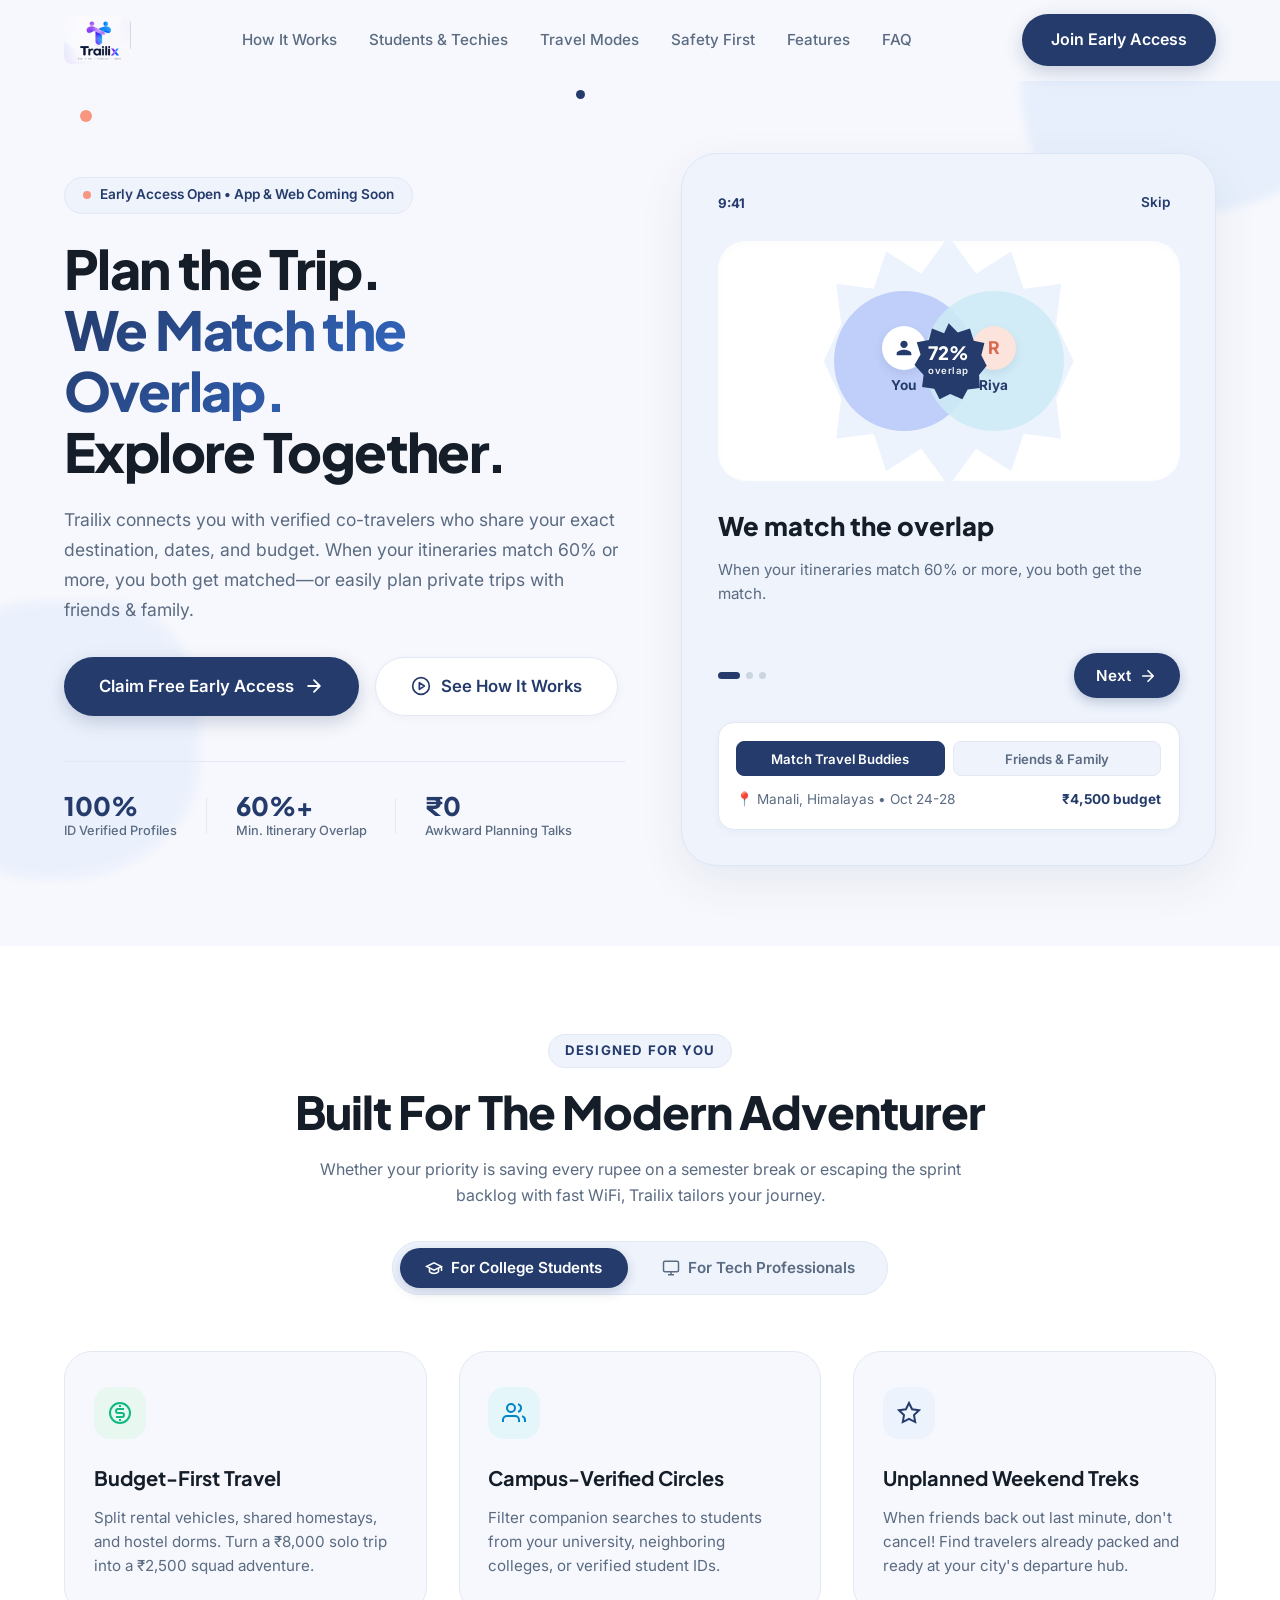
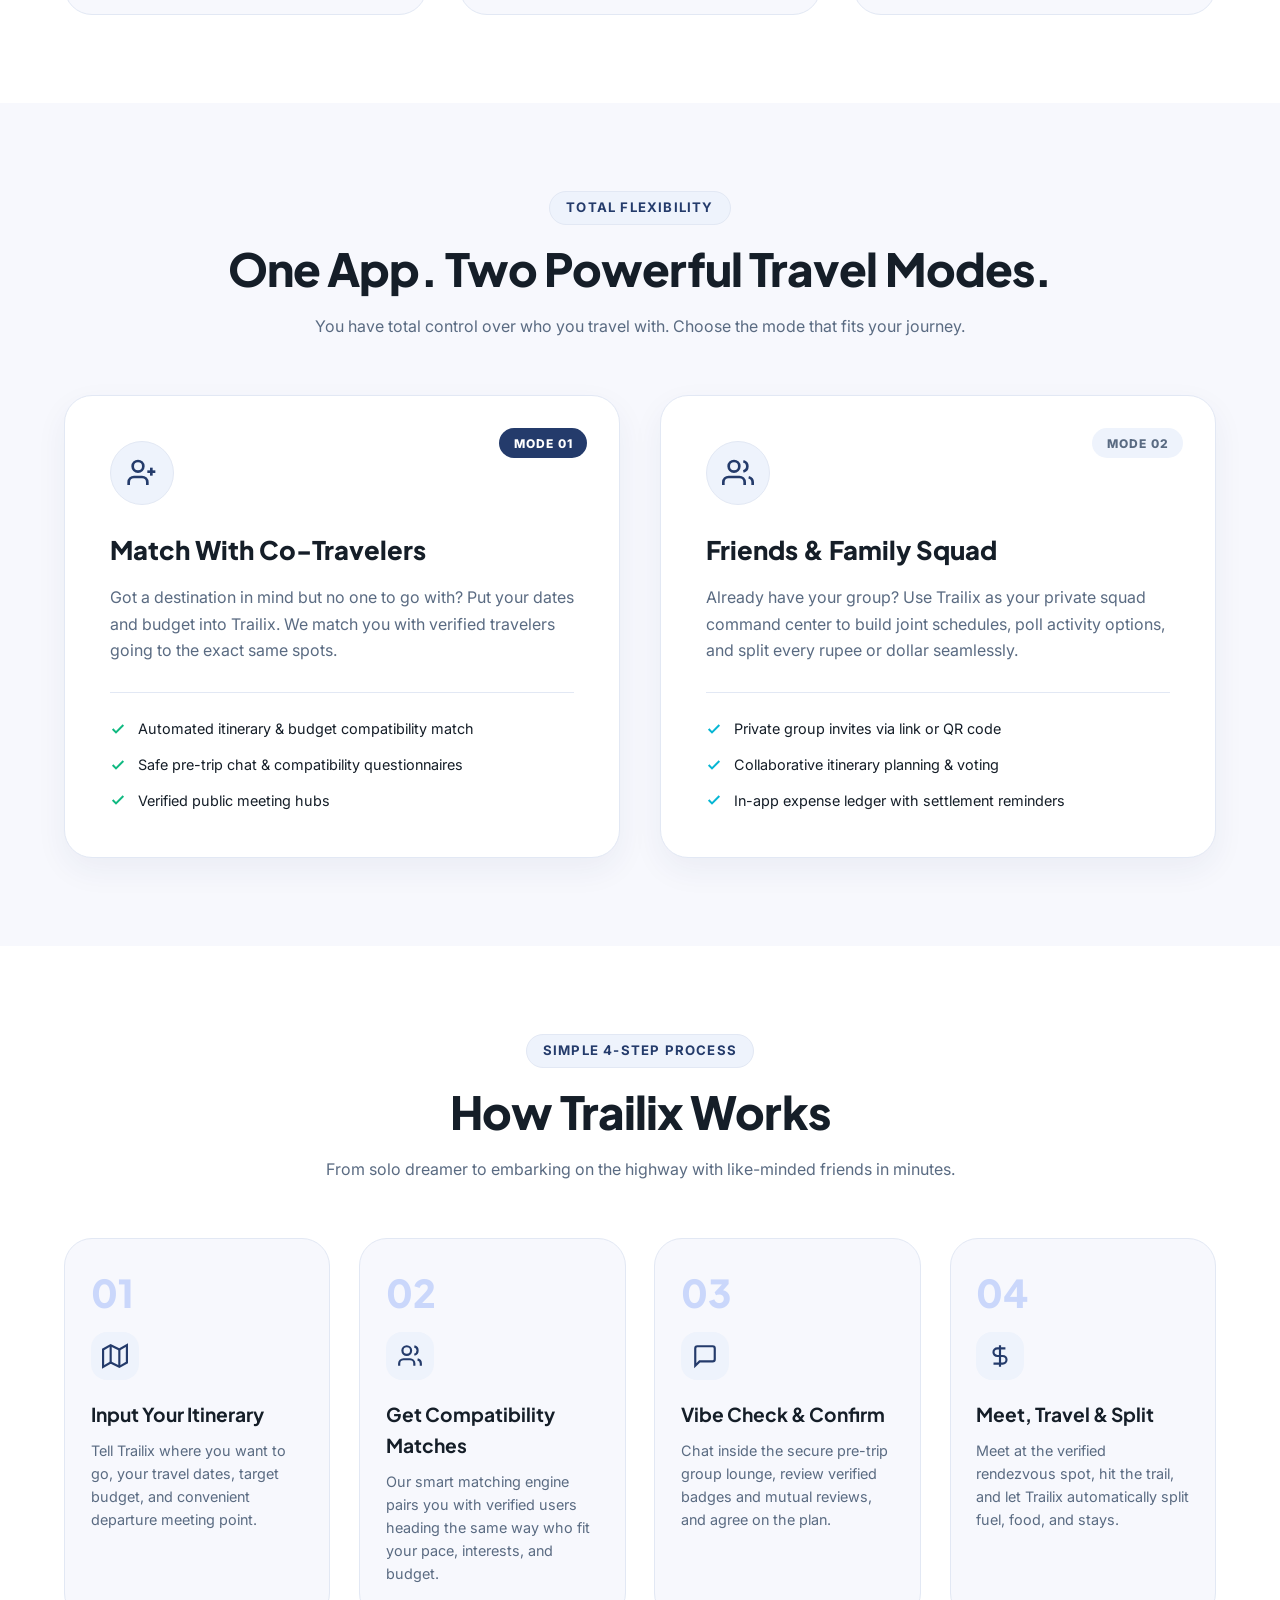
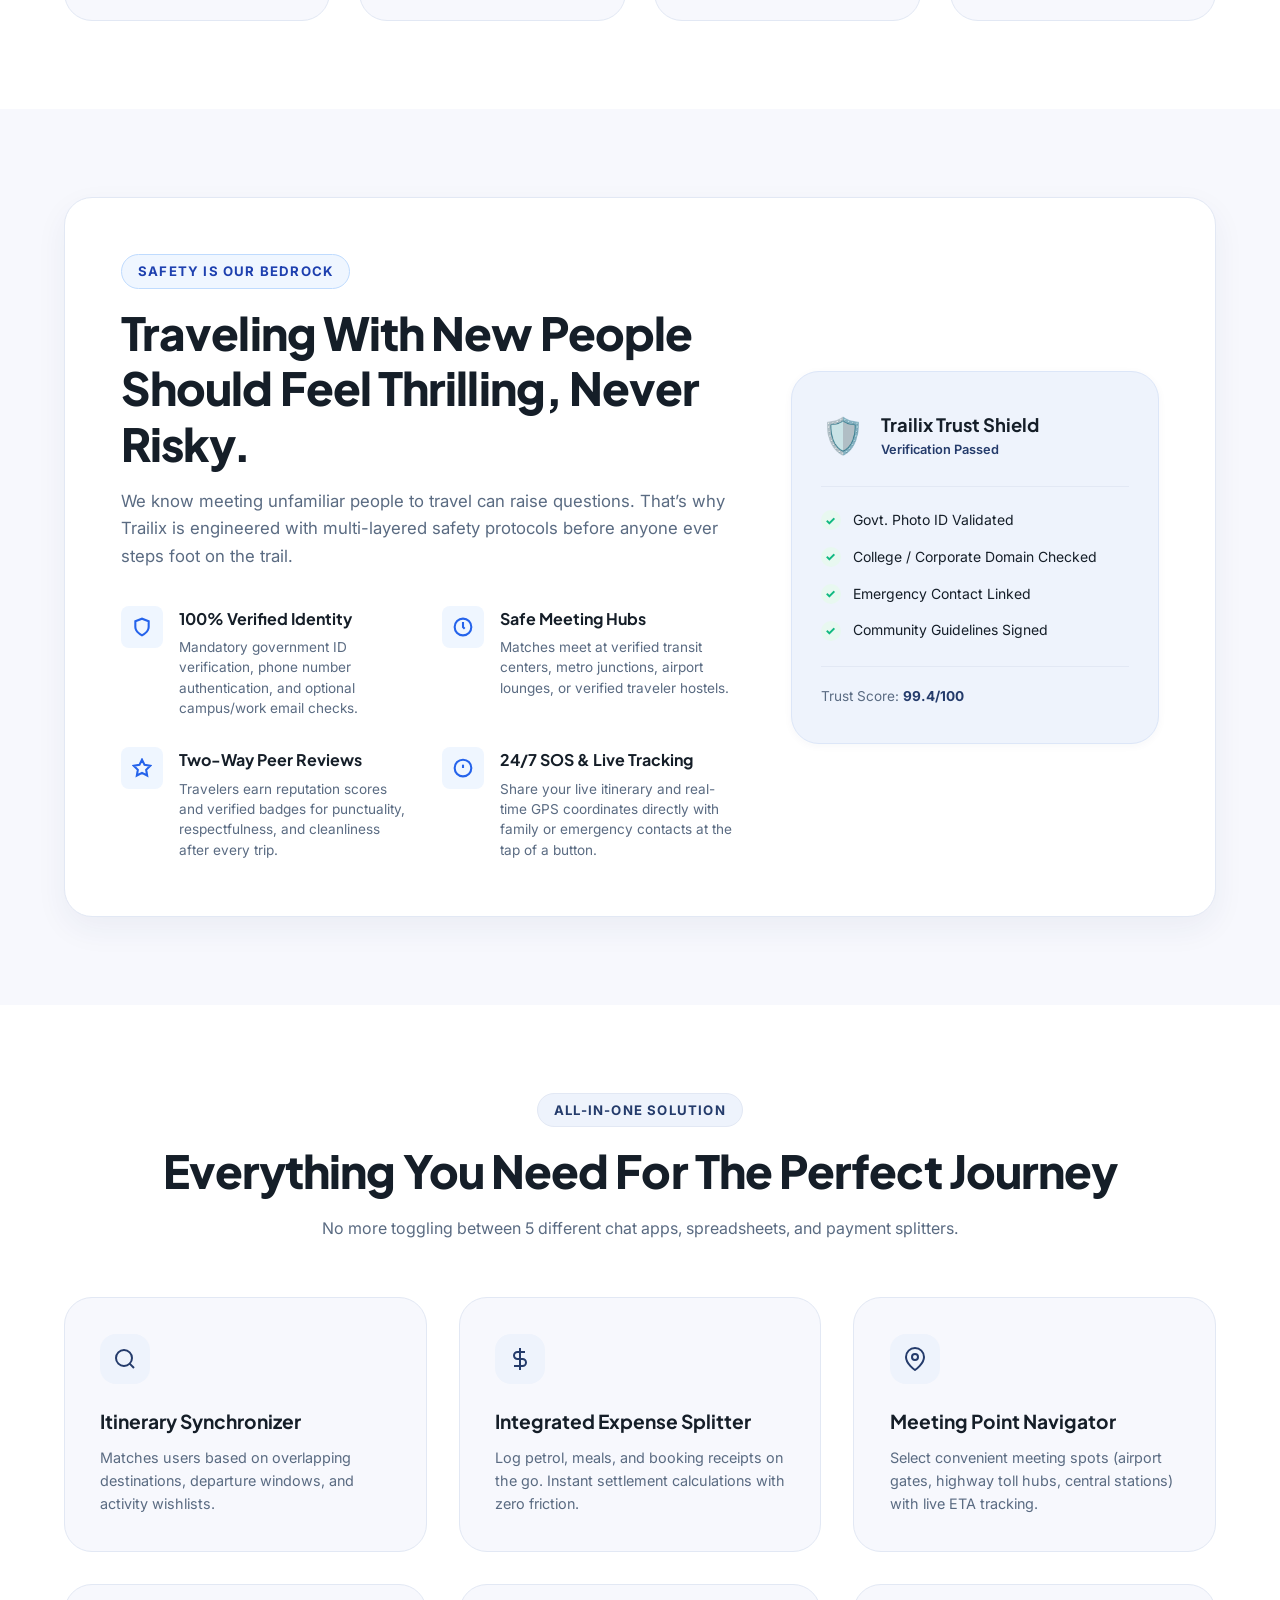
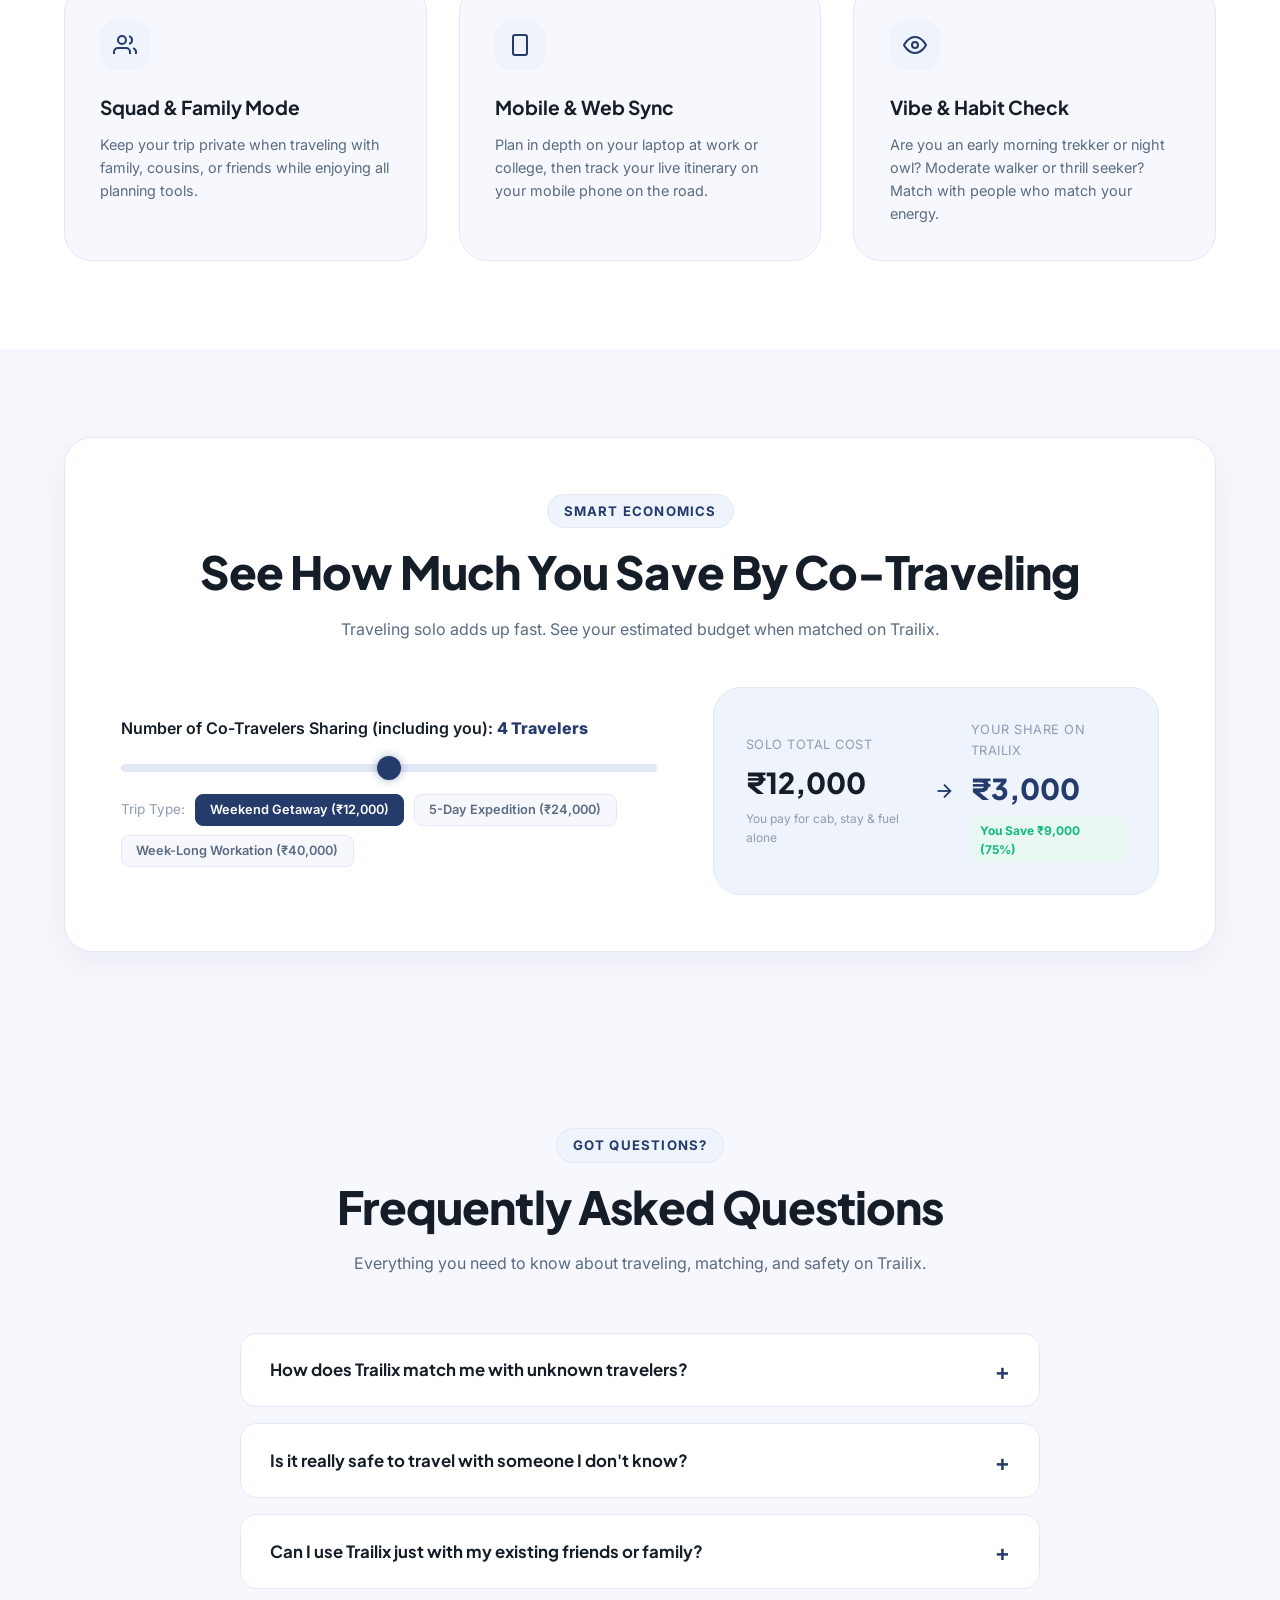
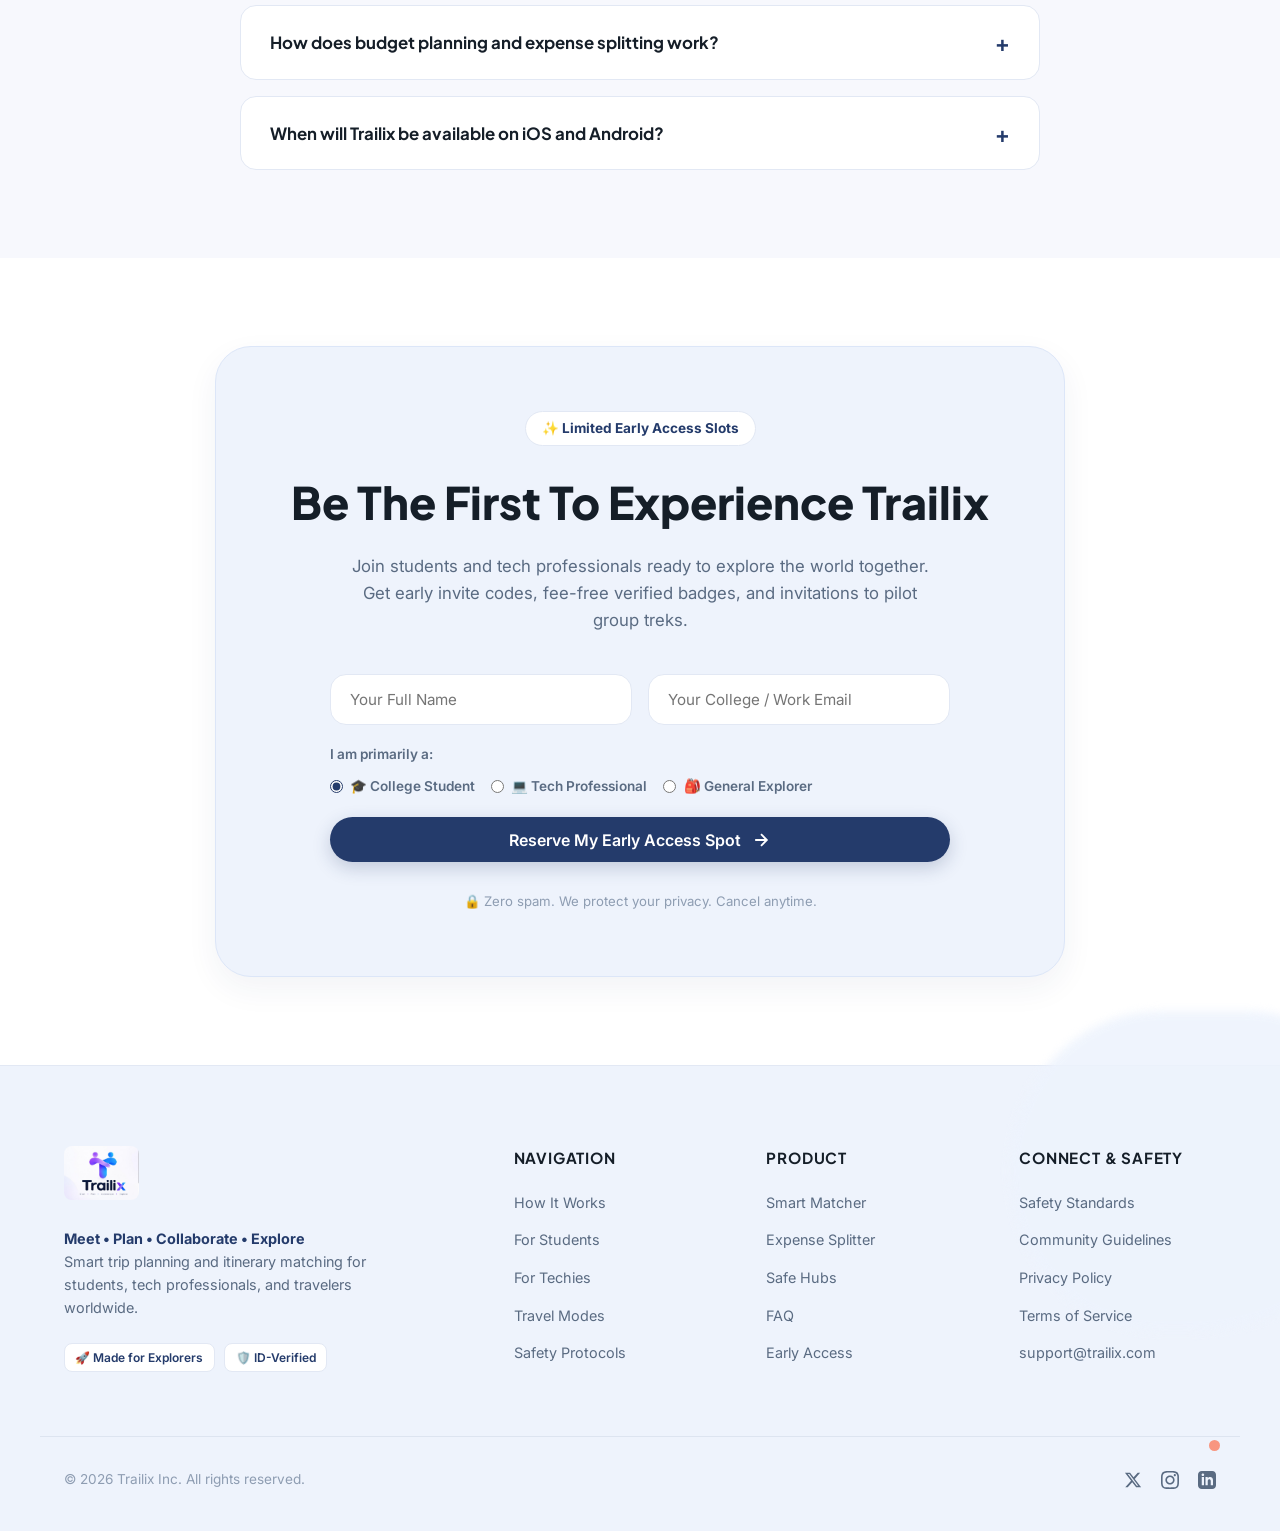
==== commit 5cbdd02f: "Remove testimonials section before launch" ====
--- a/Trailix/index.html
+++ b/Trailix/index.html
@@ -562,59 +562,6 @@
       </div>
     </section>
 
-    <!-- TESTIMONIALS / PILOT STORIES -->
-    <section class="section testimonials-section">
-      <div class="container">
-        
-        <div class="section-header text-center">
-          <span class="section-tag">Community Experiences</span>
-          <h2 class="section-title">Loved by Students & Engineers Alike</h2>
-          <p class="section-subtitle">Real pilot users who transformed their solo weekend wanderlust into unforgettable memories.</p>
-        </div>
-
-        <div class="testimonials-grid">
-          <!-- Story 1 -->
-          <div class="testimonial-card glass-panel">
-            <div class="stars">★★★★★</div>
-            <p class="quote">"My college friends all cancelled on our Spiti Valley trek at the eleventh hour. On Trailix, I matched with three other engineering students with the exact same itinerary. We split a 4x4 vehicle and saved ₹6,500 each!"</p>
-            <div class="user-meta">
-              <div class="user-avatar u1">RS</div>
-              <div>
-                <strong>Rohan Sharma</strong>
-                <span>Final Year CS Student, Delhi</span>
-              </div>
-            </div>
-          </div>
-
-          <!-- Story 2 -->
-          <div class="testimonial-card glass-panel">
-            <div class="stars">★★★★★</div>
-            <p class="quote">"I work remotely as a backend engineer and wanted a 4-day workation in Goa with good WiFi. Trailix paired me with a UX designer and another developer. We worked quietly during the day and explored beaches together by evening."</p>
-            <div class="user-meta">
-              <div class="user-avatar u2">TD</div>
-              <div>
-                <strong>Tanvi Deshmukh</strong>
-                <span>Senior Software Engineer, Bengaluru</span>
-              </div>
-            </div>
-          </div>
-
-          <!-- Story 3 -->
-          <div class="testimonial-card glass-panel">
-            <div class="stars">★★★★★</div>
-            <p class="quote">"We used the Family & Friends mode for a 7-person road trip to Rajasthan. Being able to set meeting points and have the app automatically tally who owes what for highway tolls and dinner was an absolute lifesaver."</p>
-            <div class="user-meta">
-              <div class="user-avatar u3">AK</div>
-              <div>
-                <strong>Ananya & Kunal</strong>
-                <span>Family Trip Organizers, Pune</span>
-              </div>
-            </div>
-          </div>
-        </div>
-
-      </div>
-    </section>
 
     <!-- FAQ SECTION -->
     <section class="section faq-section" id="faq">
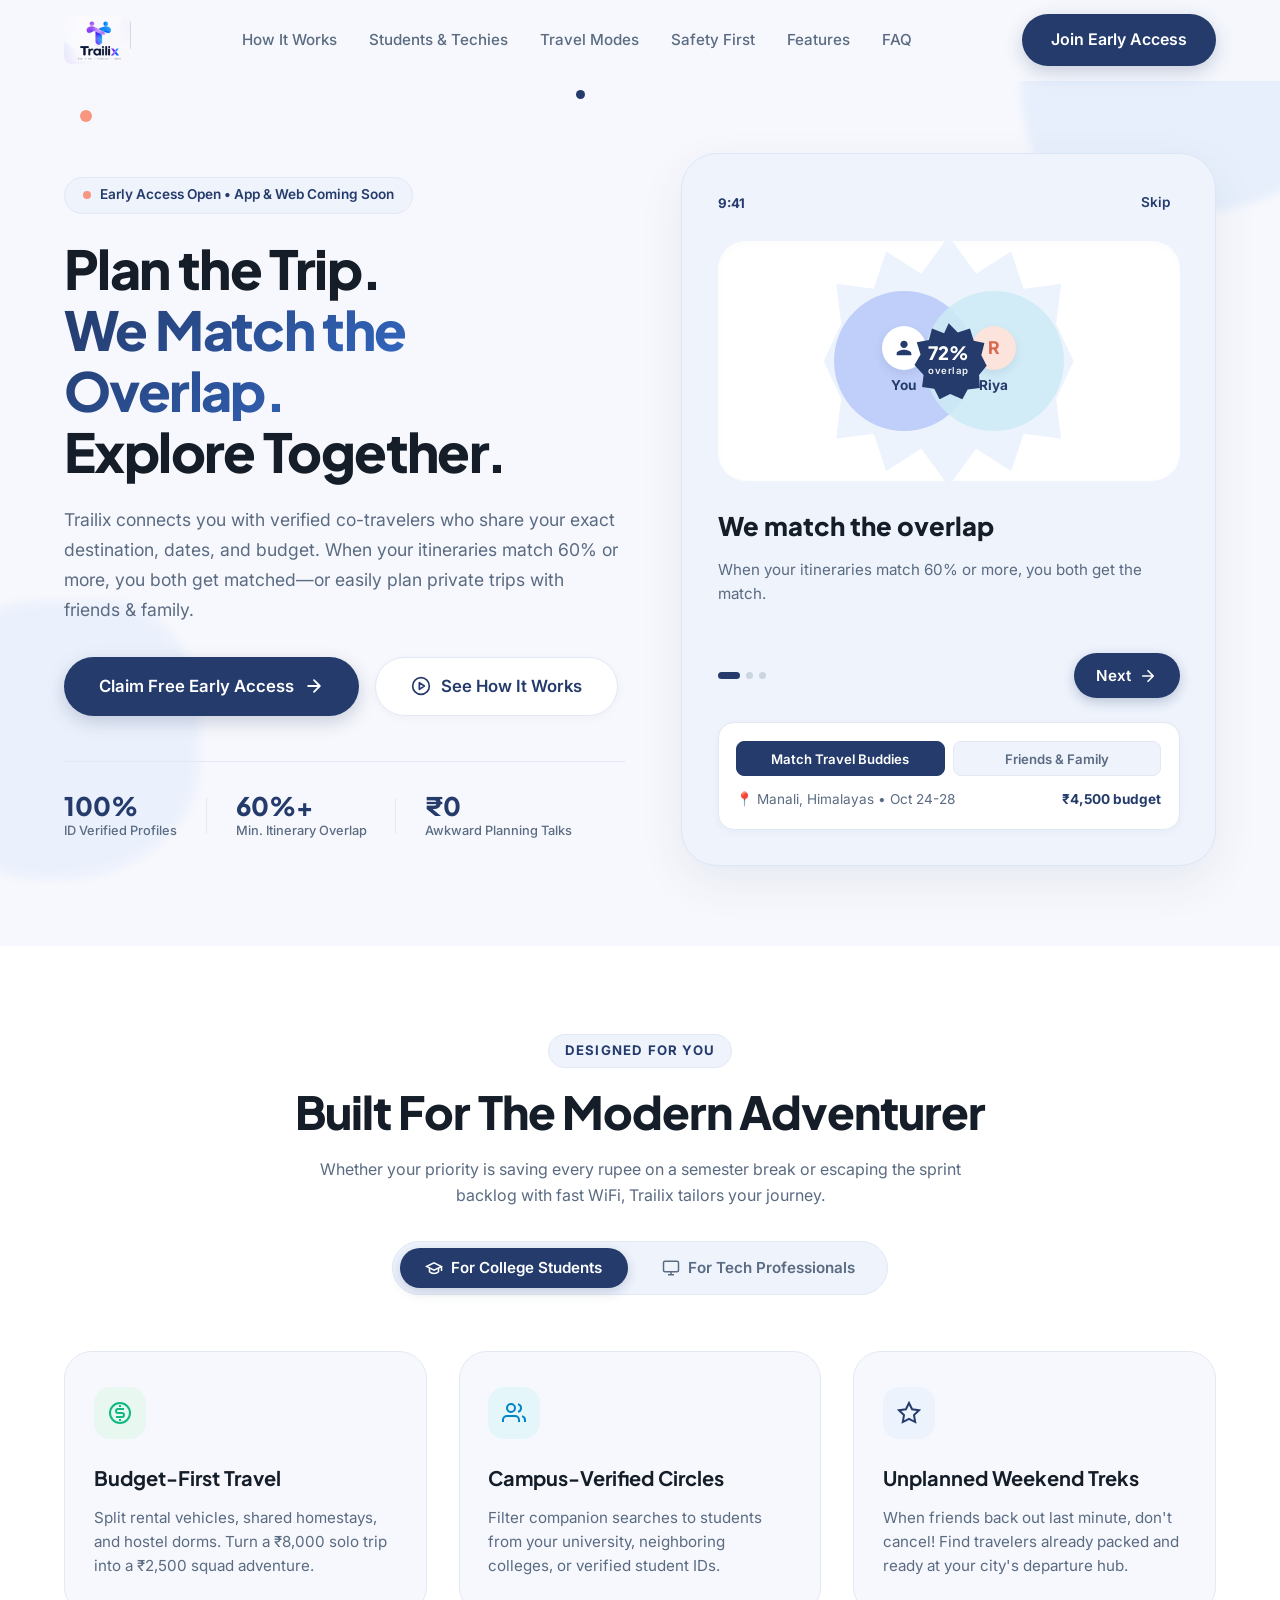
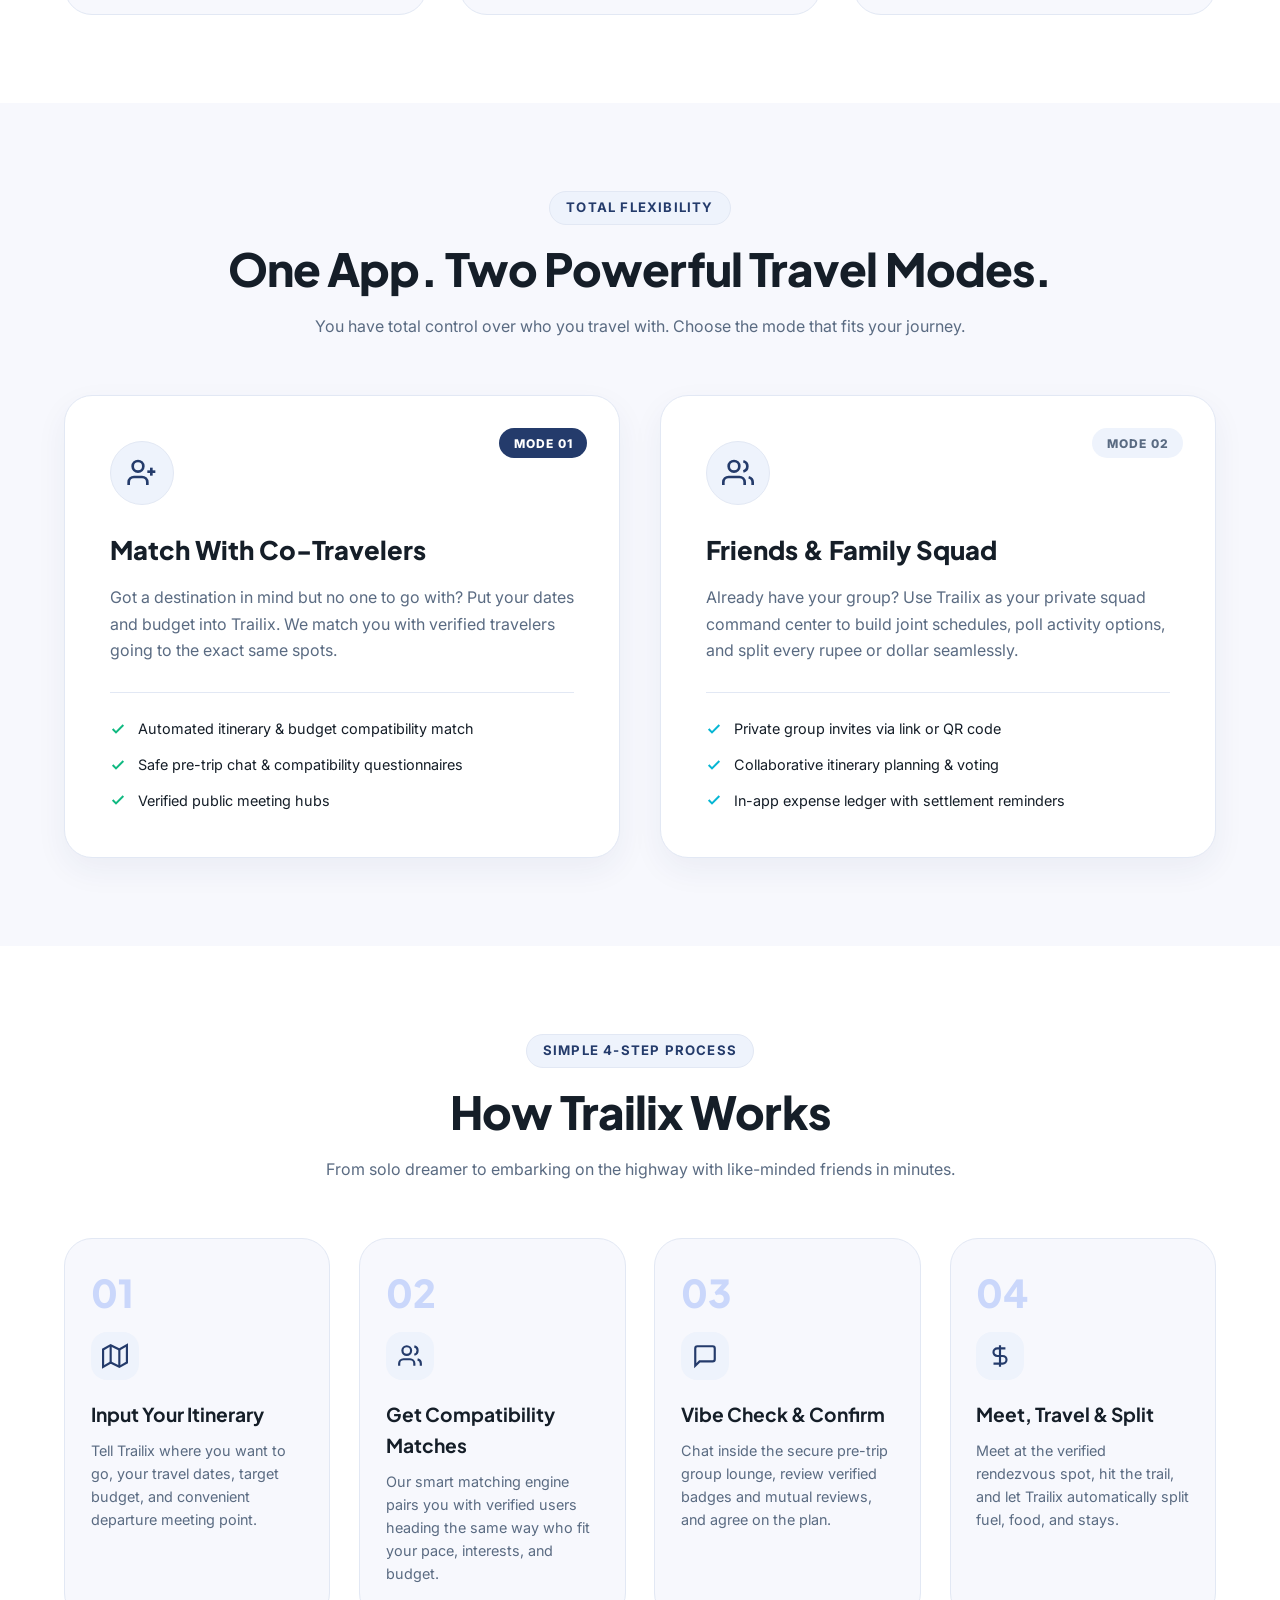
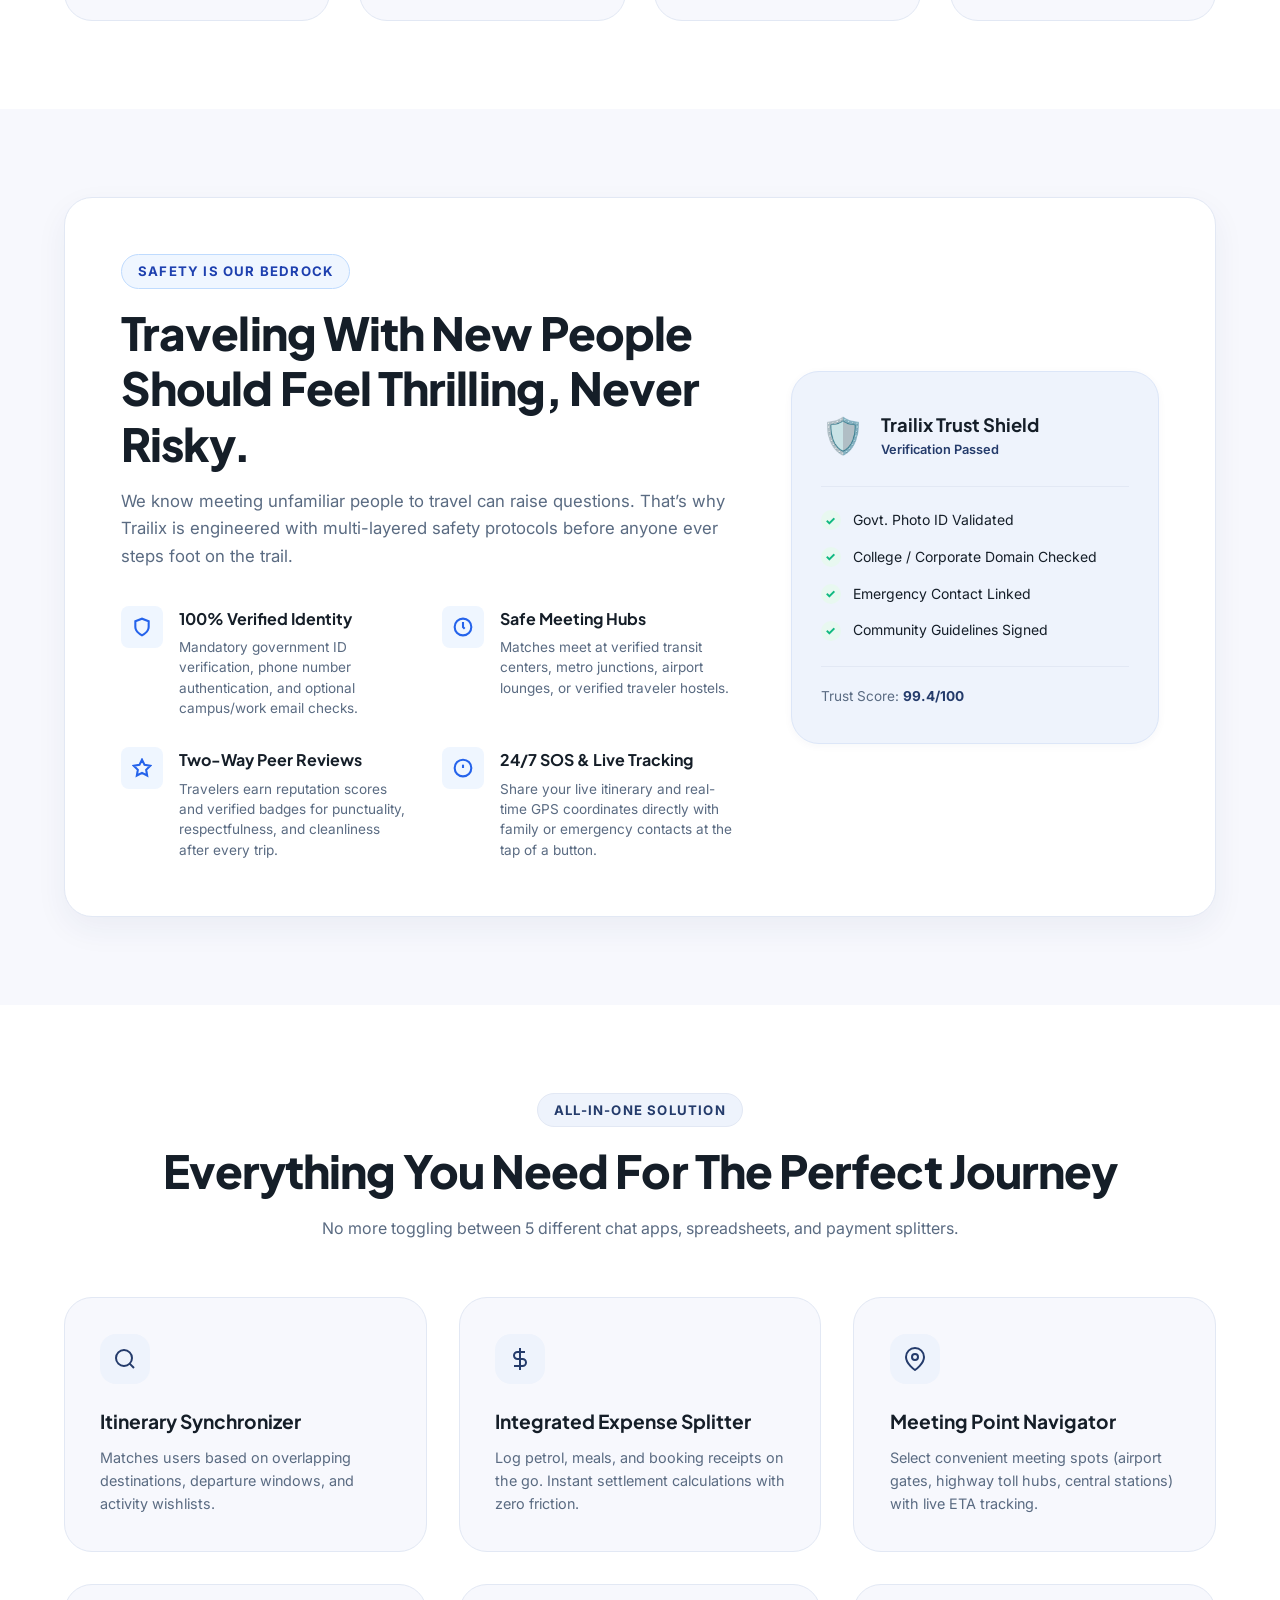
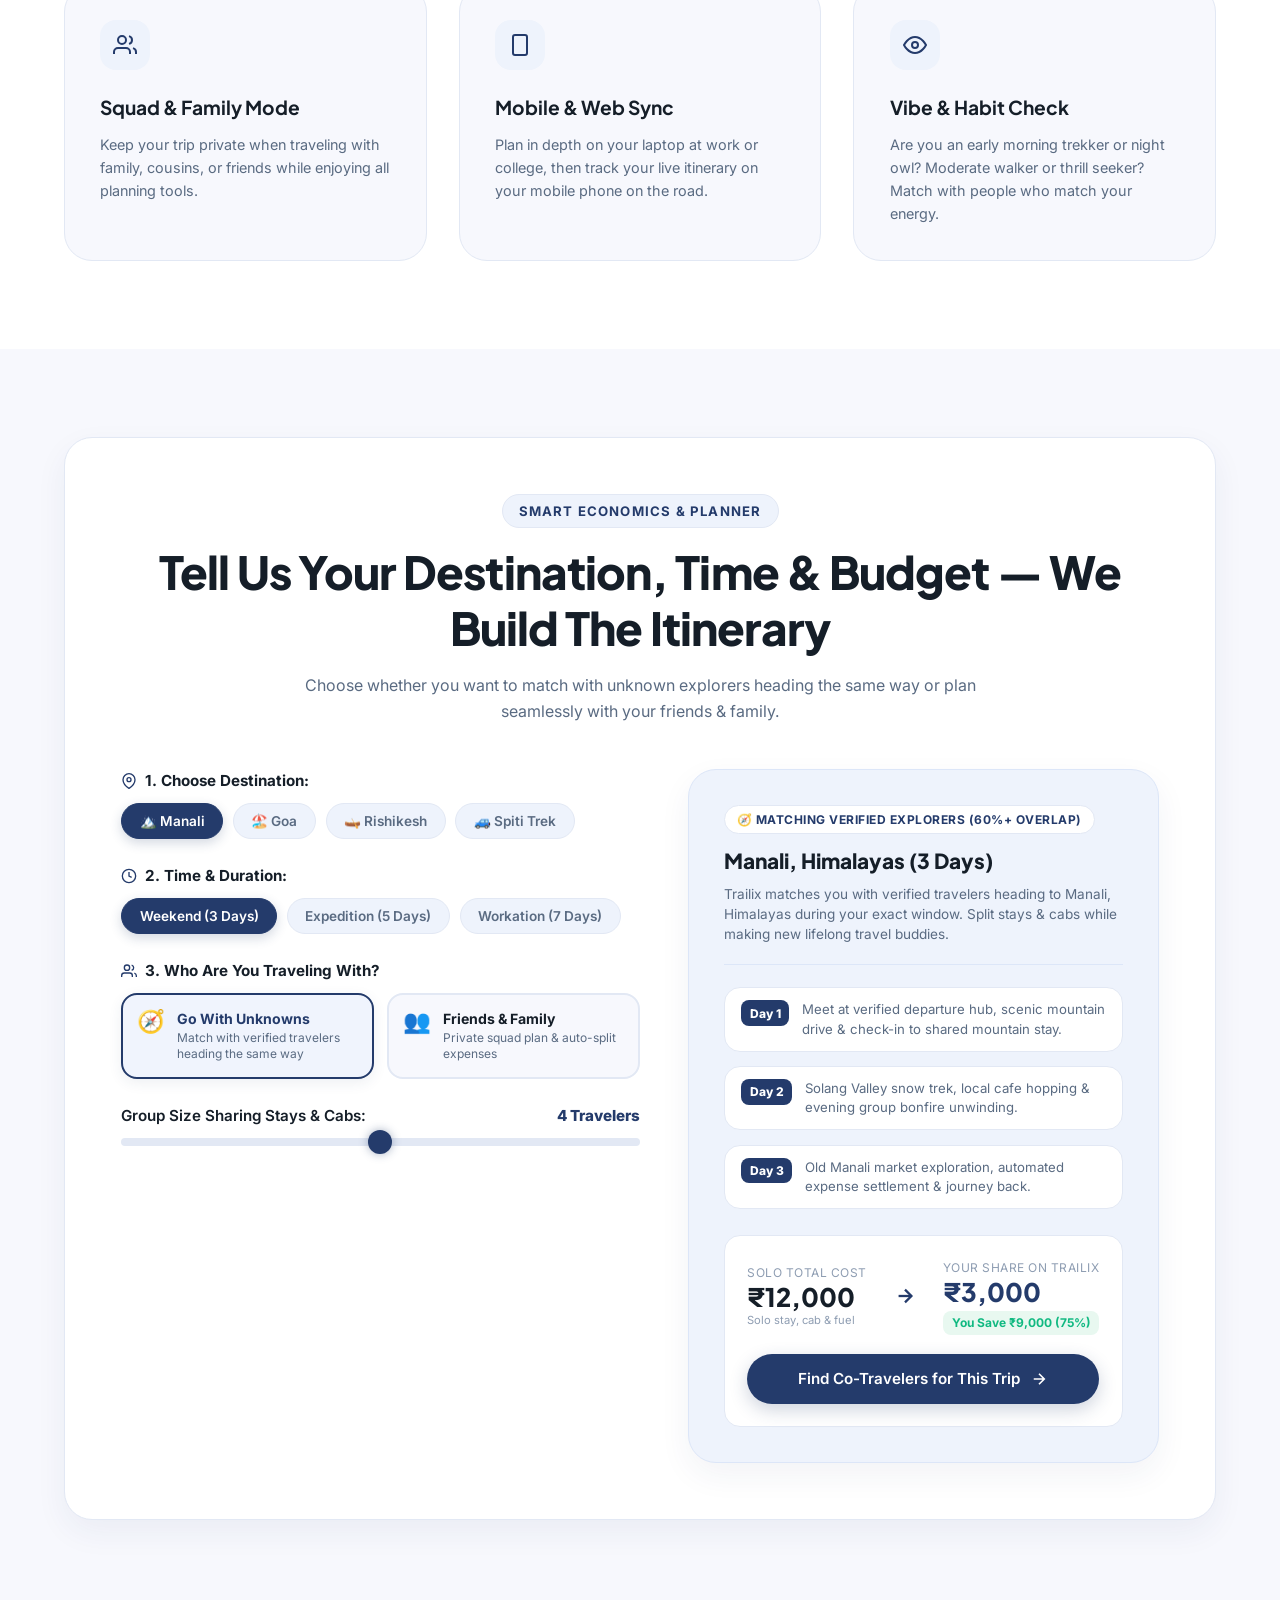
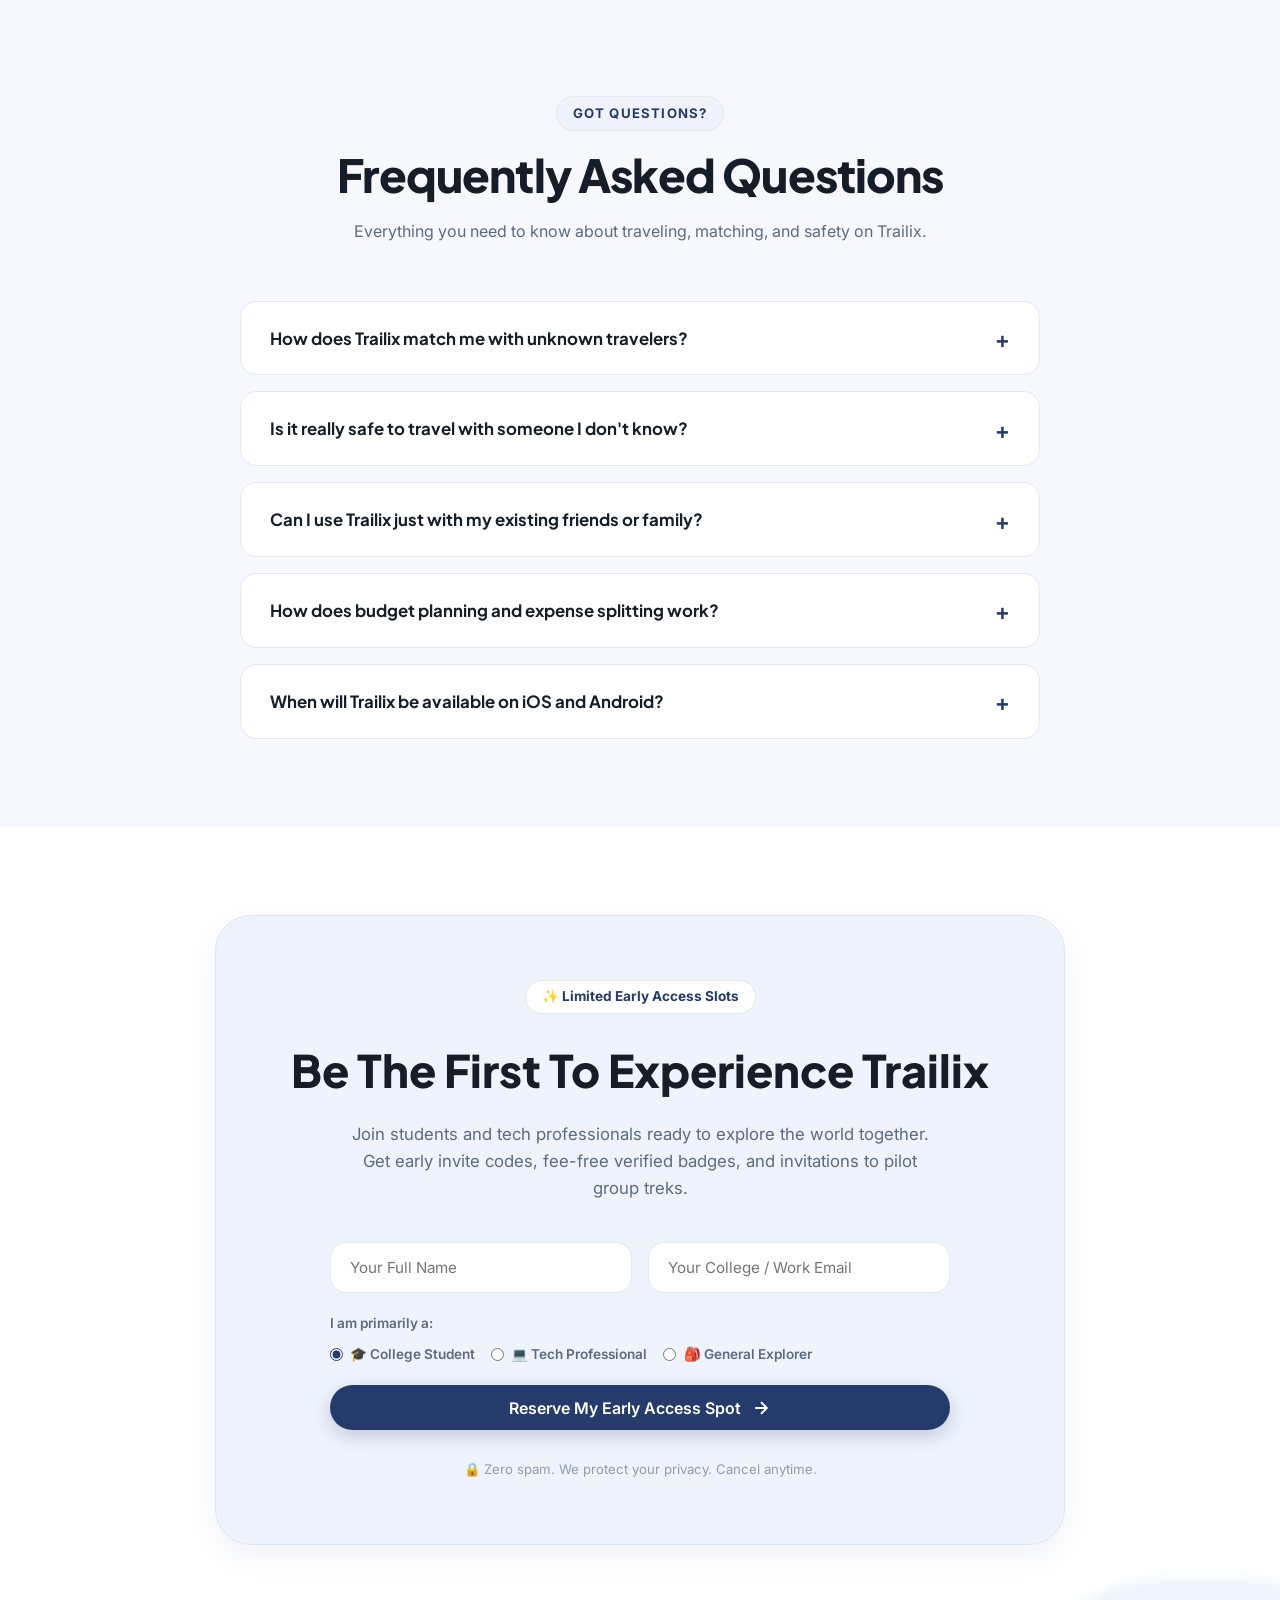
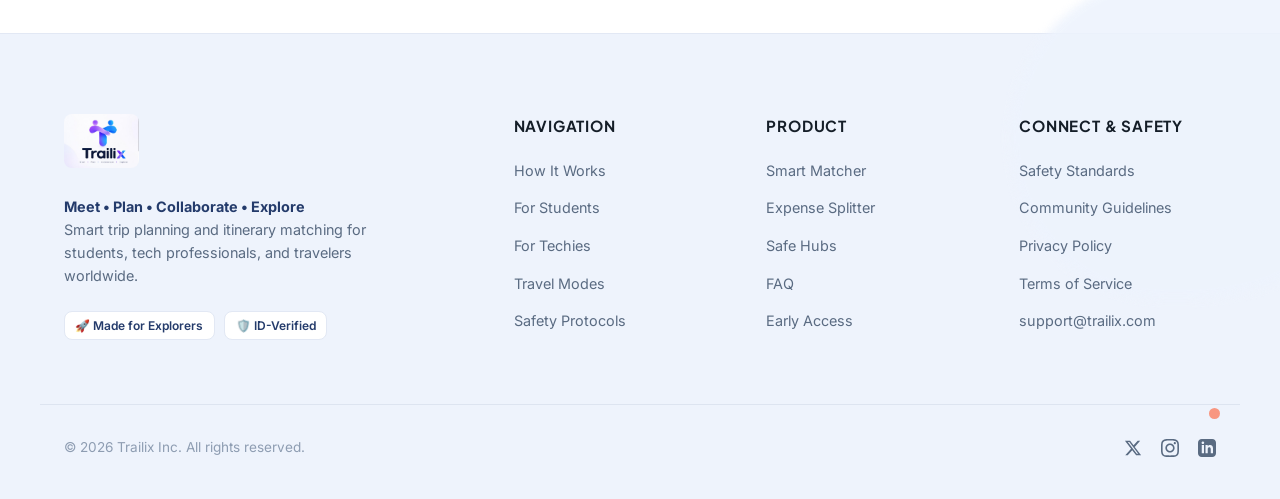
==== commit 135d79fb: "Add Destination, Time, Budget and Companion Mode (Unknown vs Friends) to Smart Planner" ====
--- a/Trailix/index.html
+++ b/Trailix/index.html
@@ -517,47 +517,147 @@
       </div>
     </section>
 
-    <!-- INTERACTIVE SAVINGS CALCULATOR / ESTIMATOR -->
-    <section class="section calculator-section">
+    <!-- SMART ITINERARY & SAVINGS PLANNER -->
+    <section class="section calculator-section" id="planner">
       <div class="container">
         <div class="calculator-card glass-panel">
+          
           <div class="calc-header text-center">
-            <span class="section-tag">Smart Economics</span>
-            <h2 class="section-title">See How Much You Save By Co-Traveling</h2>
-            <p class="section-subtitle">Traveling solo adds up fast. See your estimated budget when matched on Trailix.</p>
-          </div>
-
-          <div class="calc-body">
-            <div class="calc-controls">
-              <label for="travelersRange">Number of Co-Travelers Sharing (including you): <span id="travelersCount" class="highlight-val">4 Travelers</span></label>
-              <input type="range" id="travelersRange" min="2" max="6" value="4" class="slider">
-
-              <div class="calc-presets">
-                <span class="preset-label">Trip Type:</span>
-                <button class="calc-btn active" data-base="12000">Weekend Getaway (₹12,000)</button>
-                <button class="calc-btn" data-base="24000">5-Day Expedition (₹24,000)</button>
-                <button class="calc-btn" data-base="40000">Week-Long Workation (₹40,000)</button>
-              </div>
-            </div>
-
-            <div class="calc-results">
-              <div class="result-box solo">
-                <span class="result-label">Solo Total Cost</span>
-                <span class="result-price" id="soloCostDisplay">₹12,000</span>
-                <span class="result-note">You pay for cab, stay & fuel alone</span>
-              </div>
-
-              <div class="result-arrow">
-                <svg width="24" height="24" viewBox="0 0 24 24" fill="none" stroke="currentColor" stroke-width="2"><line x1="5" y1="12" x2="19" y2="12"/><polyline points="12 5 19 12 12 19"/></svg>
-              </div>
-
-              <div class="result-box shared">
-                <span class="result-label">Your Share on Trailix</span>
-                <span class="result-price" id="sharedCostDisplay">₹3,000</span>
-                <span class="savings-tag" id="savingsTag">You Save ₹9,000 (75%)</span>
-              </div>
-            </div>
-          </div>
+            <span class="section-tag">Smart Economics & Planner</span>
+            <h2 class="section-title">Tell Us Your Destination, Time & Budget — We Build The Itinerary</h2>
+            <p class="section-subtitle">
+              Choose whether you want to match with unknown explorers heading the same way or plan seamlessly with your friends & family.
+            </p>
+          </div>
+
+          <div class="planner-grid">
+            
+            <!-- LEFT: USER INPUTS (Destination, Time, Budget, Companion Mode) -->
+            <div class="planner-inputs-col">
+              
+              <!-- 1. Destination -->
+              <div class="planner-control-group">
+                <label class="control-label">
+                  <svg width="16" height="16" viewBox="0 0 24 24" fill="none" stroke="currentColor" stroke-width="2"><path d="M21 10c0 7-9 13-9 13s-9-6-9-13a9 9 0 0 1 18 0z"/><circle cx="12" cy="10" r="3"/></svg>
+                  <span>1. Choose Destination:</span>
+                </label>
+                <div class="planner-chip-group" id="destChips">
+                  <button type="button" class="plan-chip active" data-dest="manali">🏔️ Manali</button>
+                  <button type="button" class="plan-chip" data-dest="goa">🏖️ Goa</button>
+                  <button type="button" class="plan-chip" data-dest="rishikesh">🛶 Rishikesh</button>
+                  <button type="button" class="plan-chip" data-dest="spiti">🚙 Spiti Trek</button>
+                </div>
+              </div>
+
+              <!-- 2. Time & Duration -->
+              <div class="planner-control-group">
+                <label class="control-label">
+                  <svg width="16" height="16" viewBox="0 0 24 24" fill="none" stroke="currentColor" stroke-width="2"><circle cx="12" cy="12" r="10"/><polyline points="12 6 12 12 16 14"/></svg>
+                  <span>2. Time & Duration:</span>
+                </label>
+                <div class="planner-chip-group" id="timeChips">
+                  <button type="button" class="plan-chip active" data-days="3">Weekend (3 Days)</button>
+                  <button type="button" class="plan-chip" data-days="5">Expedition (5 Days)</button>
+                  <button type="button" class="plan-chip" data-days="7">Workation (7 Days)</button>
+                </div>
+              </div>
+
+              <!-- 3. Who Are You Traveling With? (Dual Option) -->
+              <div class="planner-control-group">
+                <label class="control-label">
+                  <svg width="16" height="16" viewBox="0 0 24 24" fill="none" stroke="currentColor" stroke-width="2"><path d="M17 21v-2a4 4 0 0 0-4-4H5a4 4 0 0 0-4 4v2"/><circle cx="9" cy="7" r="4"/><path d="M23 21v-2a4 4 0 0 0-3-3.87"/><path d="M16 3.13a4 4 0 0 1 0 7.75"/></svg>
+                  <span>3. Who Are You Traveling With?</span>
+                </label>
+                <div class="companion-selector" id="companionSelector">
+                  <button type="button" class="companion-btn active" data-companion="unknown">
+                    <span class="comp-icon">🧭</span>
+                    <div class="comp-text">
+                      <strong>Go With Unknowns</strong>
+                      <small>Match with verified travelers heading the same way</small>
+                    </div>
+                  </button>
+                  <button type="button" class="companion-btn" data-companion="known">
+                    <span class="comp-icon">👥</span>
+                    <div class="comp-text">
+                      <strong>Friends & Family</strong>
+                      <small>Private squad plan & auto-split expenses</small>
+                    </div>
+                  </button>
+                </div>
+              </div>
+
+              <!-- 4. Group Size / Travelers Sharing Cost -->
+              <div class="planner-control-group">
+                <div class="slider-header">
+                  <label for="travelersRange">Group Size Sharing Stays & Cabs:</label>
+                  <span id="travelersCount" class="highlight-val">4 Travelers</span>
+                </div>
+                <input type="range" id="travelersRange" min="2" max="6" value="4" class="slider">
+              </div>
+
+            </div>
+
+            <!-- RIGHT: GENERATED ITINERARY & ECONOMICS CARD -->
+            <div class="planner-preview-col">
+              
+              <div class="itinerary-generated-card">
+                
+                <div class="itinerary-header">
+                  <span class="itinerary-mode-pill" id="itineraryModeBadge">
+                    🧭 Matching Verified Explorers (60%+ Overlap)
+                  </span>
+                  <h3 id="itineraryTitle">Manali Weekend Getaway (3 Days)</h3>
+                  <p id="itineraryDesc">Custom planned for co-travelers with identical dates & budget, meeting at verified departure hub.</p>
+                </div>
+
+                <!-- Daily Breakdown highlights -->
+                <div class="itinerary-timeline" id="itineraryTimeline">
+                  <div class="timeline-item">
+                    <span class="day-badge">Day 1</span>
+                    <p>Meet at verified departure hub, scenic valley drive & check-in to shared mountain stay.</p>
+                  </div>
+                  <div class="timeline-item">
+                    <span class="day-badge">Day 2</span>
+                    <p>Solang Valley snow trek, local cafe hopping & evening group bonfire unwinding.</p>
+                  </div>
+                  <div class="timeline-item">
+                    <span class="day-badge">Day 3</span>
+                    <p>Old Manali market exploration, automated expense settlement & journey back.</p>
+                  </div>
+                </div>
+
+                <!-- Economics & Savings Results -->
+                <div class="itinerary-pricing-box">
+                  <div class="price-row">
+                    <div class="price-col">
+                      <span class="price-caption">Solo Total Cost</span>
+                      <span class="price-number solo" id="soloCostDisplay">₹12,000</span>
+                      <span class="price-note">Solo stay, cab & fuel</span>
+                    </div>
+
+                    <div class="price-arrow">
+                      <svg width="22" height="22" viewBox="0 0 24 24" fill="none" stroke="currentColor" stroke-width="2.5"><line x1="5" y1="12" x2="19" y2="12"/><polyline points="12 5 19 12 12 19"/></svg>
+                    </div>
+
+                    <div class="price-col">
+                      <span class="price-caption">Your Share on Trailix</span>
+                      <span class="price-number shared" id="sharedCostDisplay">₹3,000</span>
+                      <span class="savings-tag" id="savingsTag">You Save ₹9,000 (75%)</span>
+                    </div>
+                  </div>
+
+                  <a href="#waitlist" class="btn btn-primary btn-block plan-cta-btn" id="planCtaBtn">
+                    <span>Find Co-Travelers For This Trip</span>
+                    <svg width="18" height="18" viewBox="0 0 24 24" fill="none" stroke="currentColor" stroke-width="2.2"><path d="M5 12h14M12 5l7 7-7 7"/></svg>
+                  </a>
+                </div>
+
+              </div>
+
+            </div>
+
+          </div>
+
         </div>
       </div>
     </section>
--- a/Trailix/css/style.css
+++ b/Trailix/css/style.css
@@ -1294,7 +1294,7 @@
 }
 
 /* ==========================================================================
-   CALCULATOR SECTION
+   SMART ITINERARY & ECONOMICS PLANNER
    ========================================================================== */
 .calculator-section {
   background: var(--bg-primary);
@@ -1305,24 +1305,130 @@
   background: #FFFFFF;
 }
 
-.calc-body {
+.planner-grid {
   display: grid;
-  grid-template-columns: 1.2fr 1fr;
-  gap: 3.5rem;
+  grid-template-columns: 1.1fr 1fr;
+  gap: 3rem;
   margin-top: 2.8rem;
-  align-items: center;
-}
-
-.calc-controls {
+  align-items: start;
+}
+
+.planner-inputs-col {
   display: flex;
   flex-direction: column;
-  gap: 1.4rem;
-}
-
-.calc-controls label {
+  gap: 1.6rem;
+}
+
+.planner-control-group {
+  display: flex;
+  flex-direction: column;
+  gap: 0.6rem;
+}
+
+.control-label {
+  display: flex;
+  align-items: center;
+  gap: 0.5rem;
+  font-weight: 700;
+  font-size: 0.95rem;
+  color: var(--text-primary);
+}
+
+.control-label svg {
+  stroke: var(--brand-navy);
+}
+
+.planner-chip-group {
+  display: flex;
+  flex-wrap: wrap;
+  gap: 0.6rem;
+}
+
+.plan-chip {
+  background: var(--bg-card-soft);
+  border: 1px solid var(--border-card);
+  padding: 0.55rem 1.1rem;
+  border-radius: var(--radius-full);
+  font-size: 0.85rem;
   font-weight: 600;
-  font-size: 1rem;
-  color: var(--text-primary);
+  color: var(--text-secondary);
+  cursor: pointer;
+  transition: all var(--transition-fast);
+}
+
+.plan-chip:hover {
+  border-color: var(--border-card-hover);
+  color: var(--brand-navy);
+}
+
+.plan-chip.active {
+  background: var(--brand-navy);
+  border-color: var(--brand-navy);
+  color: #FFFFFF;
+  box-shadow: 0 4px 12px rgba(36, 59, 107, 0.2);
+}
+
+/* Companion Mode Selector */
+.companion-selector {
+  display: grid;
+  grid-template-columns: 1fr 1fr;
+  gap: 0.8rem;
+}
+
+.companion-btn {
+  background: var(--bg-primary);
+  border: 2px solid var(--border-card);
+  border-radius: var(--radius-md);
+  padding: 0.9rem;
+  text-align: left;
+  display: flex;
+  align-items: flex-start;
+  gap: 0.75rem;
+  cursor: pointer;
+  transition: all var(--transition-fast);
+}
+
+.companion-btn .comp-icon {
+  font-size: 1.4rem;
+  line-height: 1;
+}
+
+.companion-btn .comp-text strong {
+  display: block;
+  font-size: 0.88rem;
+  color: var(--text-primary);
+  margin-bottom: 0.2rem;
+}
+
+.companion-btn .comp-text small {
+  display: block;
+  font-size: 0.75rem;
+  color: var(--text-secondary);
+  line-height: 1.35;
+}
+
+.companion-btn:hover {
+  border-color: var(--border-card-hover);
+  background: var(--bg-card-soft);
+}
+
+.companion-btn.active {
+  background: #F0F4FD;
+  border-color: var(--brand-navy);
+  box-shadow: 0 4px 14px rgba(36, 59, 107, 0.08);
+}
+
+.companion-btn.active .comp-text strong {
+  color: var(--brand-navy);
+}
+
+/* Slider Header */
+.slider-header {
+  display: flex;
+  justify-content: space-between;
+  align-items: center;
+  font-weight: 600;
+  font-size: 0.95rem;
 }
 
 .highlight-val {
@@ -1350,90 +1456,149 @@
   box-shadow: 0 0 10px rgba(36, 59, 107, 0.4);
 }
 
-.calc-presets {
-  display: flex;
-  flex-wrap: wrap;
-  align-items: center;
-  gap: 0.6rem;
-}
-
-.preset-label {
+/* Right: Generated Itinerary Card */
+.itinerary-generated-card {
+  background: var(--bg-card-soft);
+  border: 1px solid #DCE6F8;
+  border-radius: var(--radius-lg);
+  padding: 2.2rem;
+  box-shadow: var(--shadow-card);
+}
+
+.itinerary-header {
+  margin-bottom: 1.4rem;
+  padding-bottom: 1.2rem;
+  border-bottom: 1px solid #DCE6F8;
+}
+
+.itinerary-mode-pill {
+  display: inline-block;
+  font-size: 0.75rem;
+  font-weight: 700;
+  text-transform: uppercase;
+  letter-spacing: 0.5px;
+  color: var(--brand-navy);
+  background: #FFFFFF;
+  border: 1px solid var(--border-card);
+  padding: 0.25rem 0.75rem;
+  border-radius: var(--radius-full);
+  margin-bottom: 0.6rem;
+}
+
+.itinerary-header h3 {
+  font-family: var(--font-heading);
+  font-size: 1.3rem;
+  font-weight: 800;
+  color: var(--text-primary);
+  margin-bottom: 0.4rem;
+}
+
+.itinerary-header p {
   font-size: 0.85rem;
-  color: var(--text-muted);
-}
-
-.calc-btn {
-  background: var(--bg-primary);
+  color: var(--text-secondary);
+  line-height: 1.5;
+}
+
+/* Timeline */
+.itinerary-timeline {
+  display: flex;
+  flex-direction: column;
+  gap: 0.9rem;
+  margin-bottom: 1.6rem;
+}
+
+.timeline-item {
+  display: flex;
+  align-items: flex-start;
+  gap: 0.8rem;
+  background: #FFFFFF;
+  padding: 0.75rem 1rem;
+  border-radius: var(--radius-md);
   border: 1px solid var(--border-card);
-  padding: 0.45rem 0.9rem;
+}
+
+.day-badge {
+  font-size: 0.75rem;
+  font-weight: 800;
+  color: #FFFFFF;
+  background: var(--brand-navy);
+  padding: 0.2rem 0.55rem;
   border-radius: var(--radius-sm);
-  font-size: 0.8rem;
-  font-weight: 600;
-  color: var(--text-secondary);
-  cursor: pointer;
-  transition: all var(--transition-fast);
-}
-
-.calc-btn.active {
-  background: var(--brand-navy);
-  border-color: var(--brand-navy);
-  color: #FFFFFF;
-}
-
-.calc-results {
+  white-space: nowrap;
+}
+
+.timeline-item p {
+  font-size: 0.825rem;
+  color: var(--text-secondary);
+  line-height: 1.45;
+}
+
+/* Pricing box */
+.itinerary-pricing-box {
+  background: #FFFFFF;
+  border: 1px solid var(--border-card);
+  border-radius: var(--radius-md);
+  padding: 1.4rem;
+  display: flex;
+  flex-direction: column;
+  gap: 1.2rem;
+}
+
+.price-row {
   display: flex;
   align-items: center;
   justify-content: space-between;
-  gap: 1rem;
-  background: var(--bg-card-soft);
-  border: 1px solid var(--border-card);
-  padding: 2rem;
-  border-radius: var(--radius-lg);
-}
-
-.result-box {
+  gap: 0.8rem;
+}
+
+.price-col {
   display: flex;
   flex-direction: column;
 }
 
-.result-label {
-  font-size: 0.8rem;
+.price-caption {
+  font-size: 0.75rem;
   color: var(--text-muted);
   text-transform: uppercase;
   letter-spacing: 0.5px;
-  margin-bottom: 0.25rem;
-}
-
-.result-price {
+}
+
+.price-number {
   font-family: var(--font-heading);
-  font-size: 1.8rem;
+  font-size: 1.6rem;
   font-weight: 800;
   color: var(--text-primary);
-}
-
-.result-box.shared .result-price {
-  color: var(--brand-navy);
-}
-
-.result-note {
-  font-size: 0.75rem;
+  line-height: 1.15;
+}
+
+.price-number.shared {
+  color: var(--brand-navy);
+}
+
+.price-note {
+  font-size: 0.7rem;
   color: var(--text-muted);
-  margin-top: 0.25rem;
+}
+
+.price-arrow {
+  color: var(--brand-navy);
 }
 
 .savings-tag {
   display: inline-block;
-  margin-top: 0.4rem;
+  margin-top: 0.25rem;
   font-size: 0.75rem;
   font-weight: 700;
   color: #10B981;
   background: #E8F8F0;
-  padding: 0.2rem 0.6rem;
+  padding: 0.15rem 0.55rem;
   border-radius: var(--radius-sm);
-}
-
-.result-arrow {
-  color: var(--brand-navy);
+  width: fit-content;
+}
+
+.plan-cta-btn {
+  font-size: 0.95rem;
+  padding: 0.8rem 1.4rem;
 }
 
 /* ==========================================================================
@@ -1933,19 +2098,17 @@
     grid-template-columns: 1fr;
   }
 
-  .calc-body {
+  .planner-grid {
     grid-template-columns: 1fr;
     gap: 2rem;
   }
 
-  .calc-results {
-    flex-direction: column;
-    text-align: center;
-    gap: 1.5rem;
-  }
-
-  .result-arrow {
-    transform: rotate(90deg);
+  .companion-selector {
+    grid-template-columns: 1fr;
+  }
+
+  .itinerary-generated-card {
+    padding: 1.5rem;
   }
 
   .form-inputs {
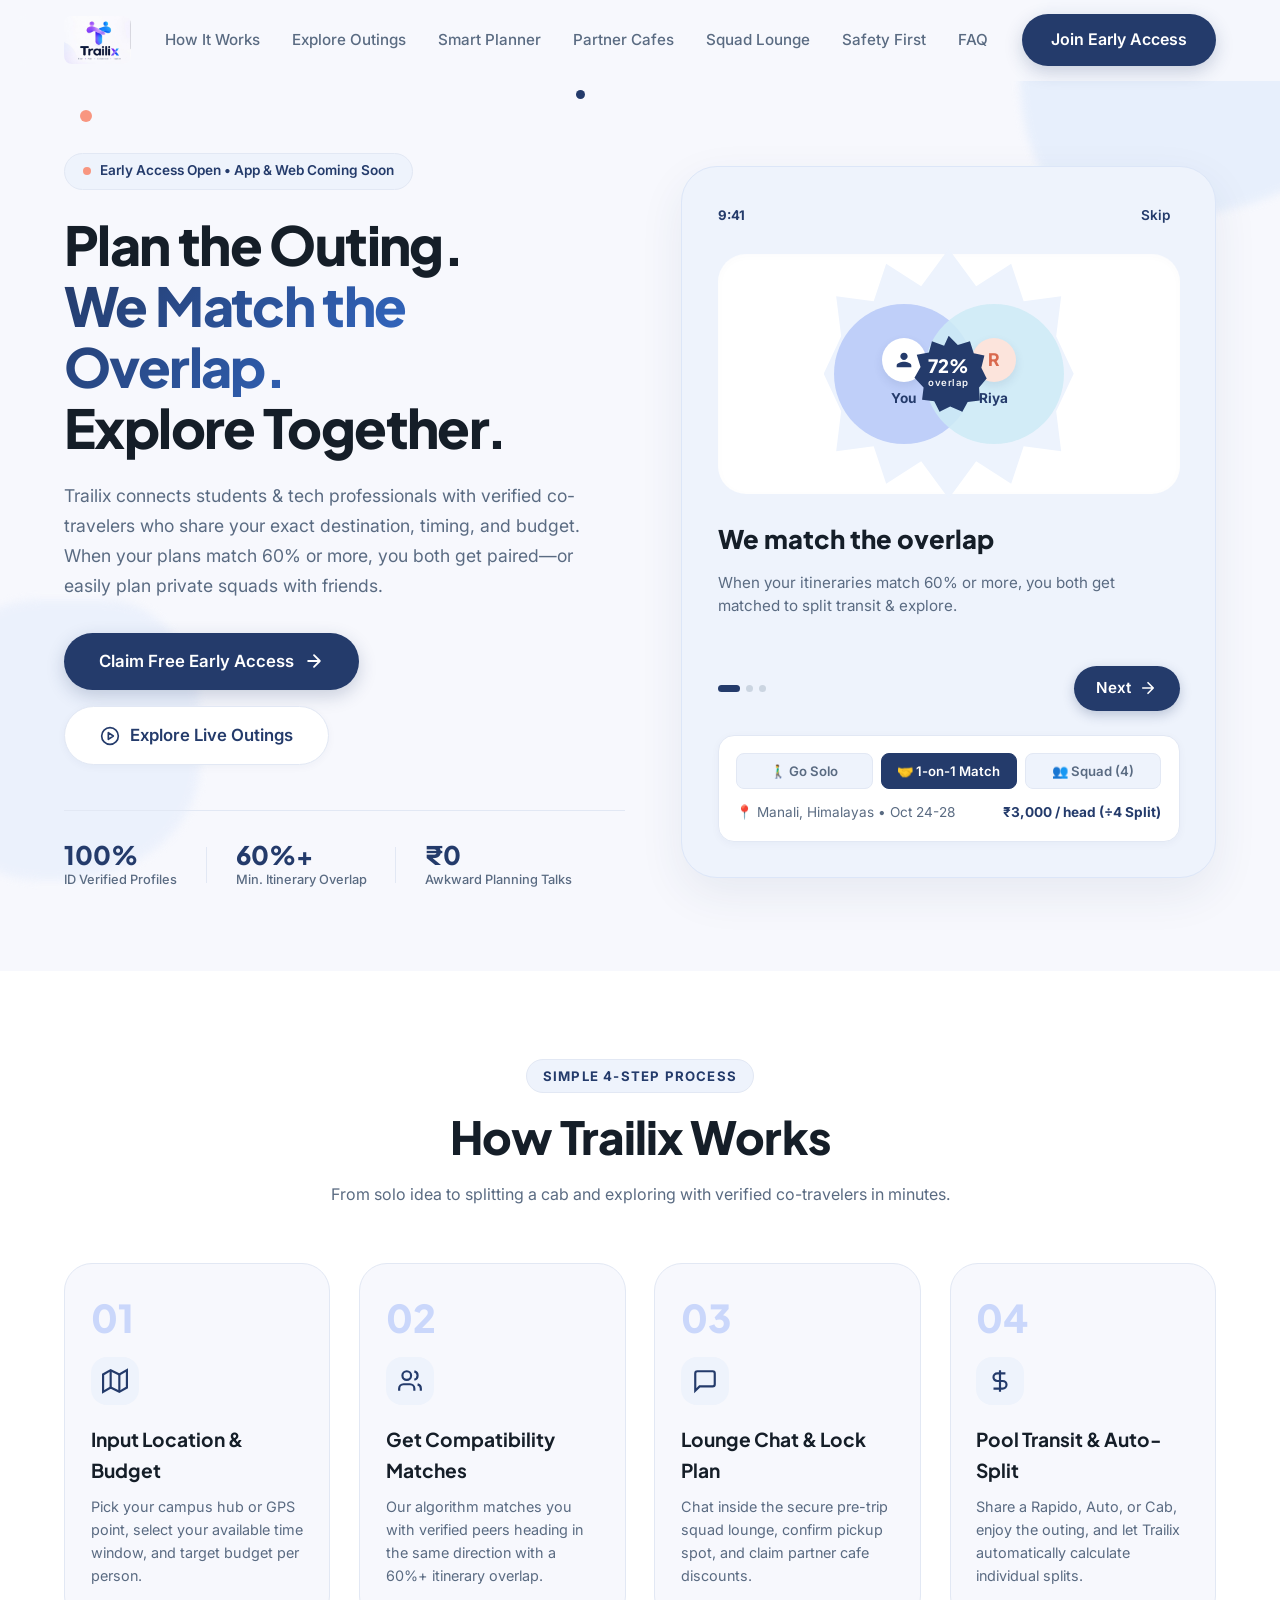
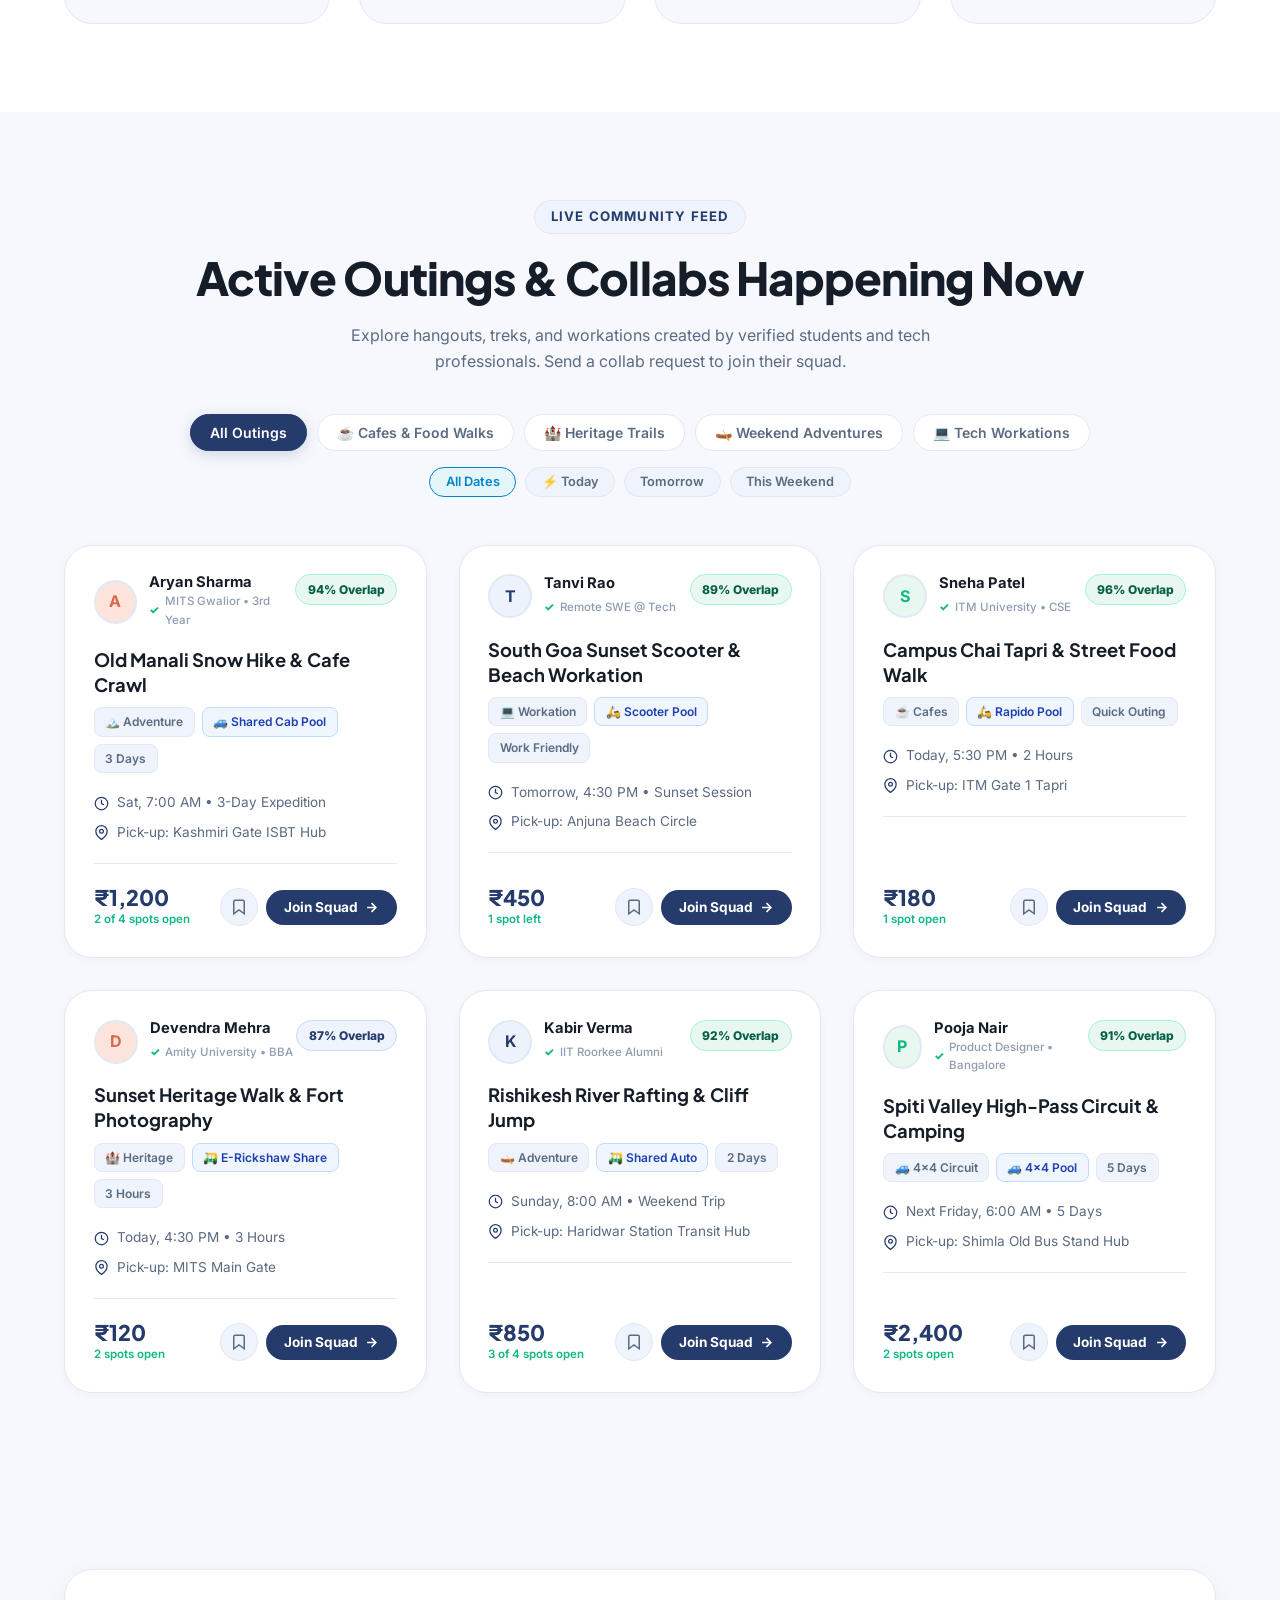
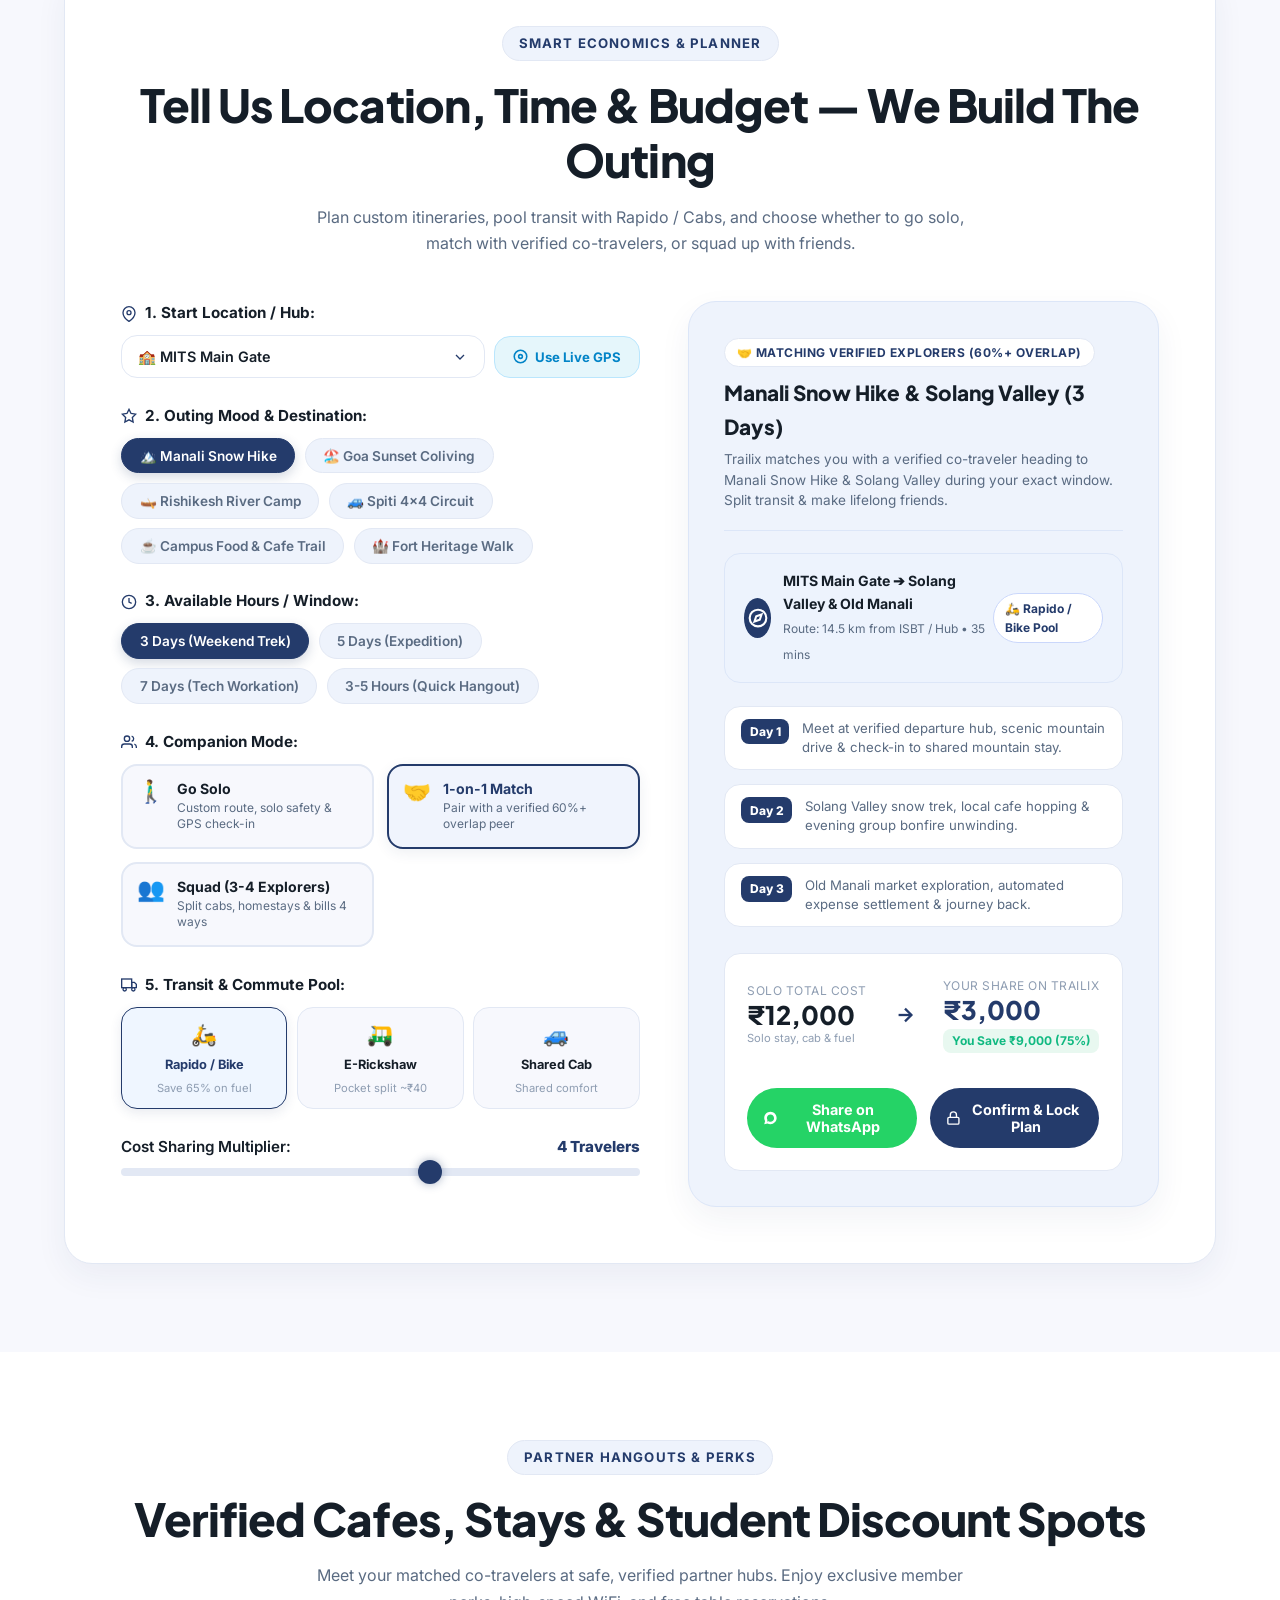
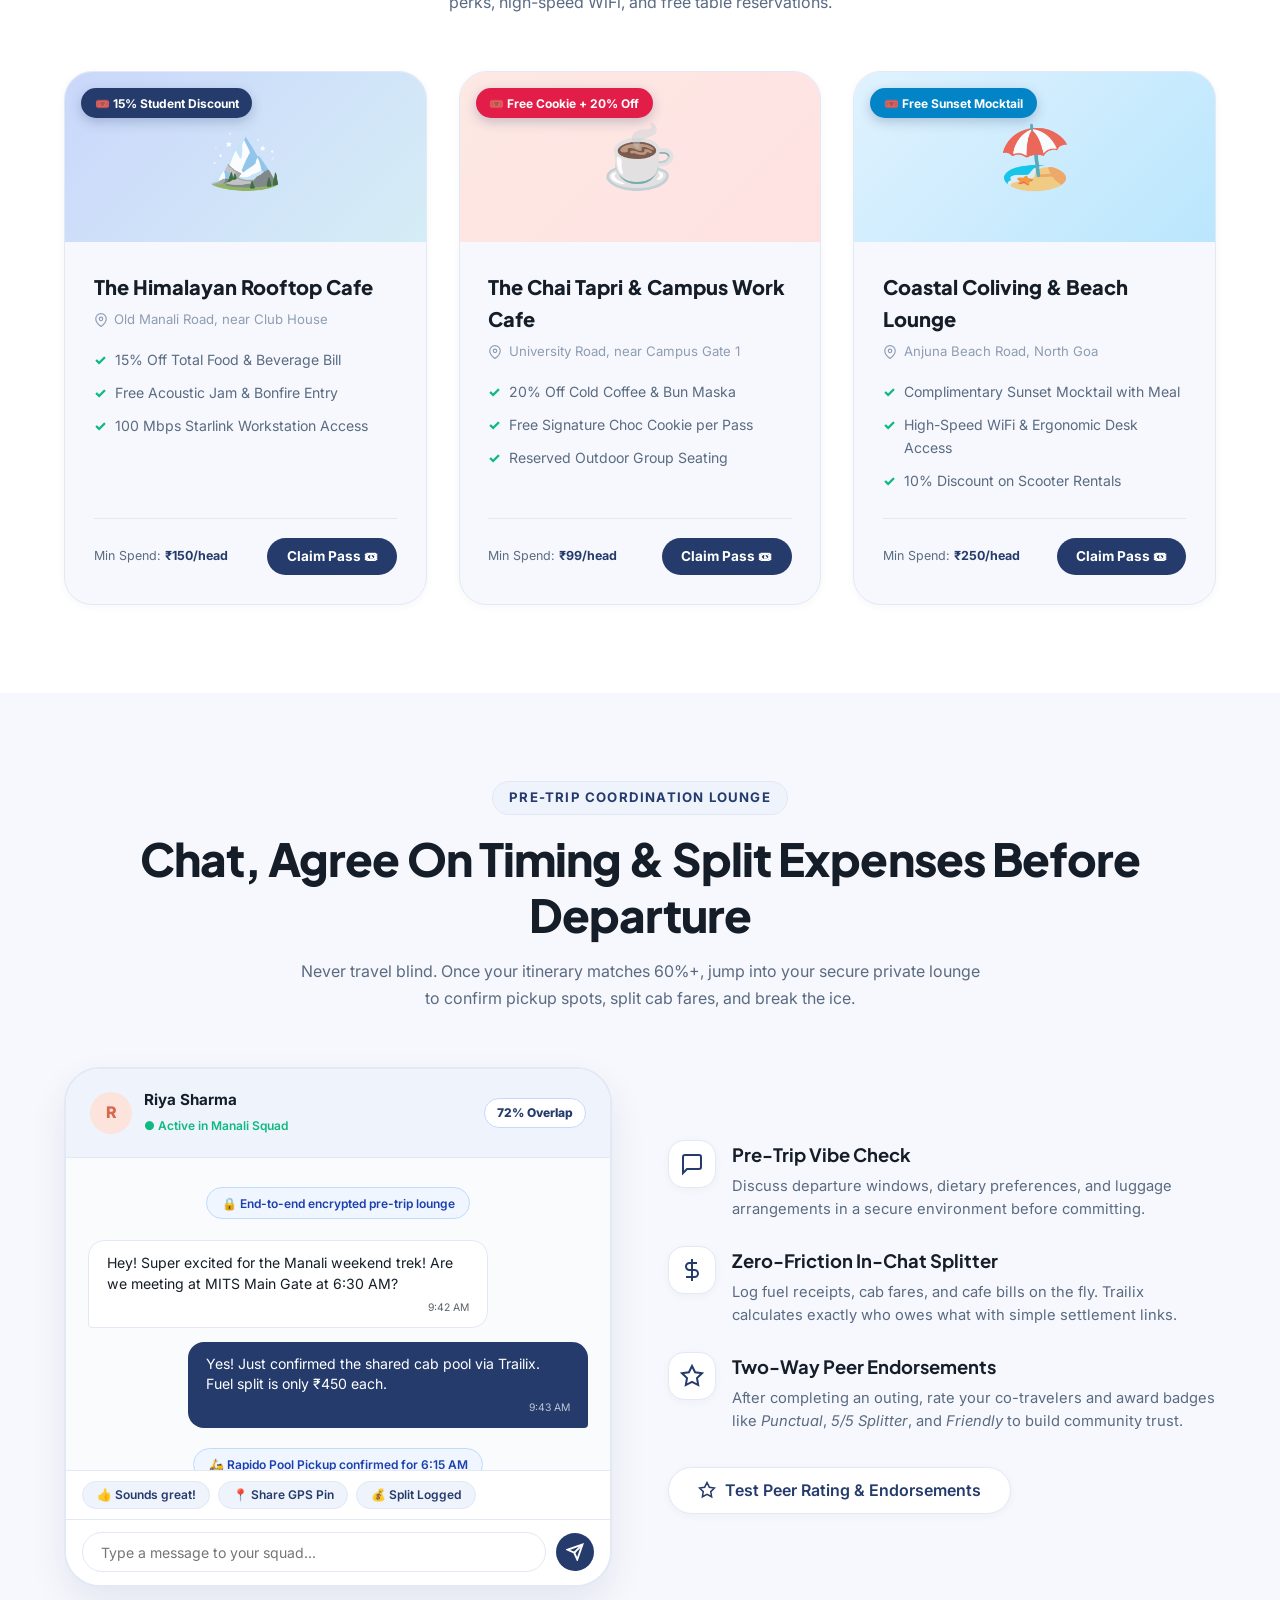
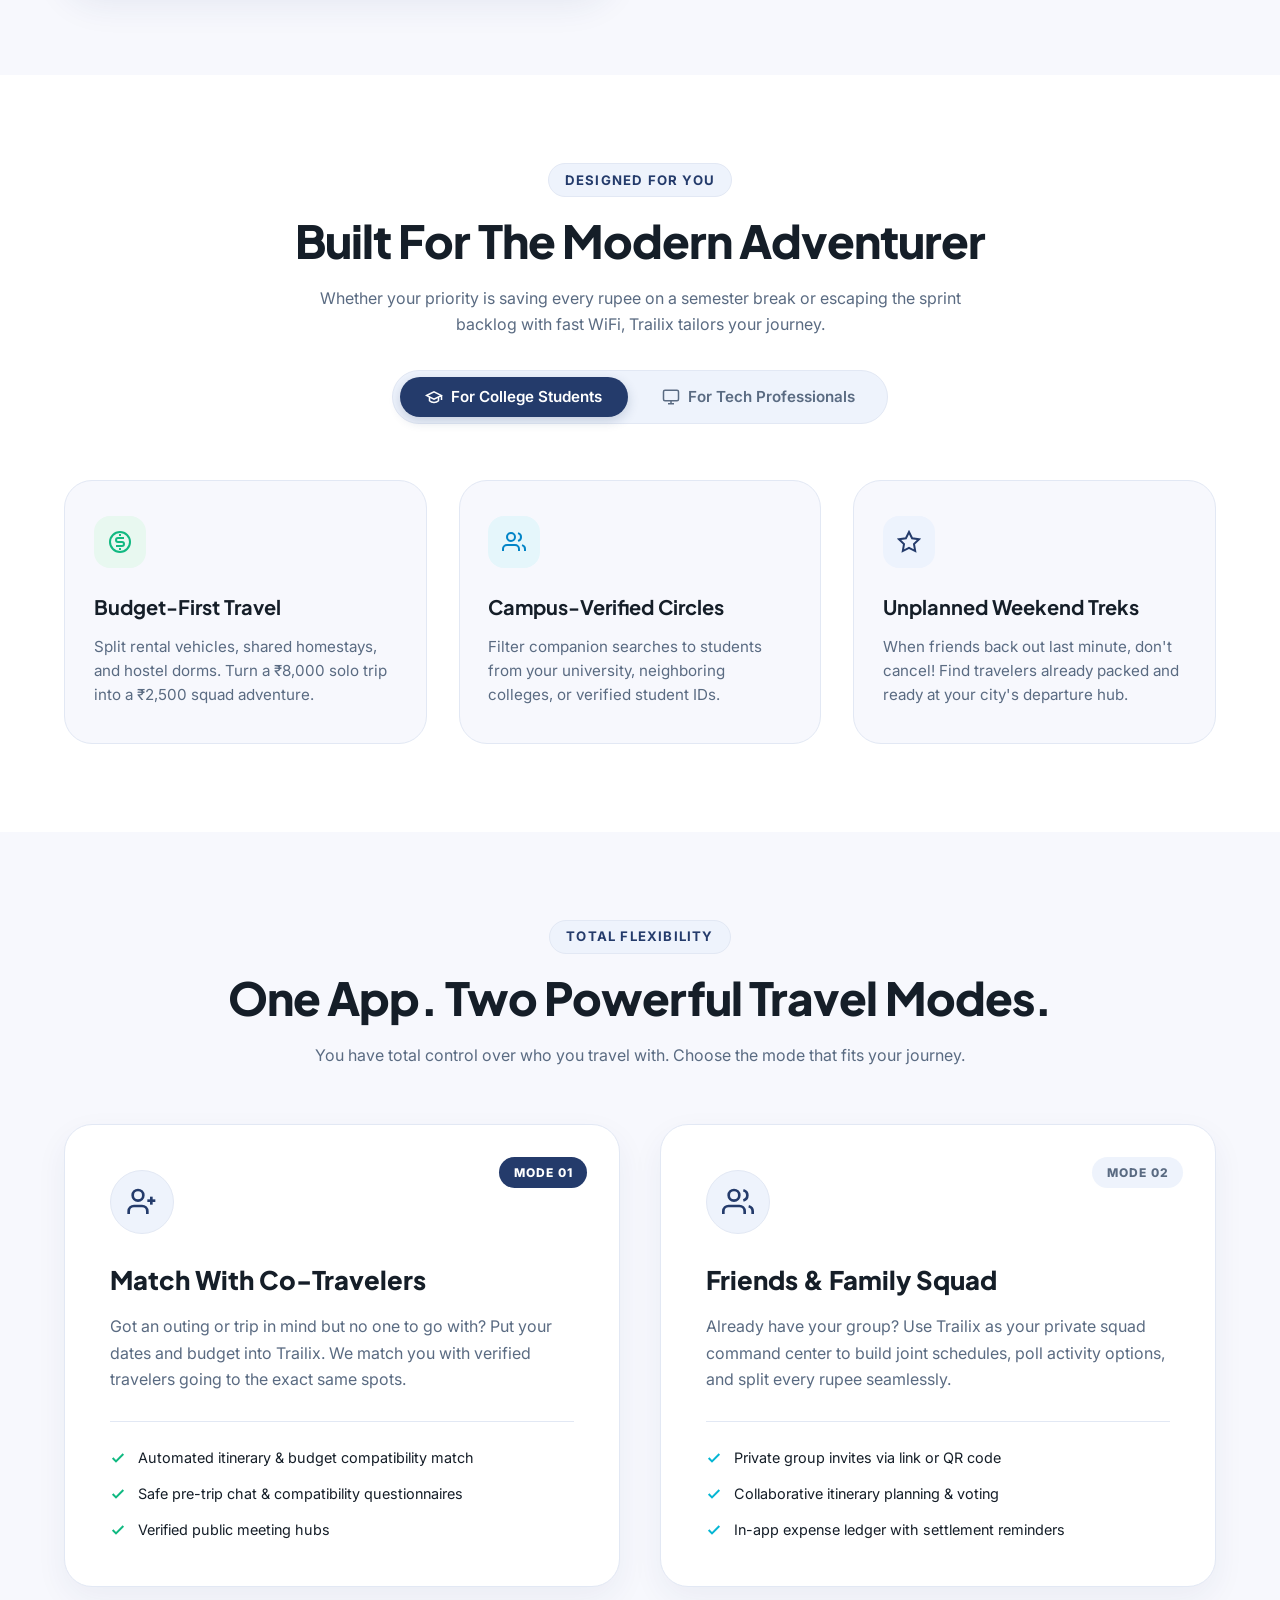
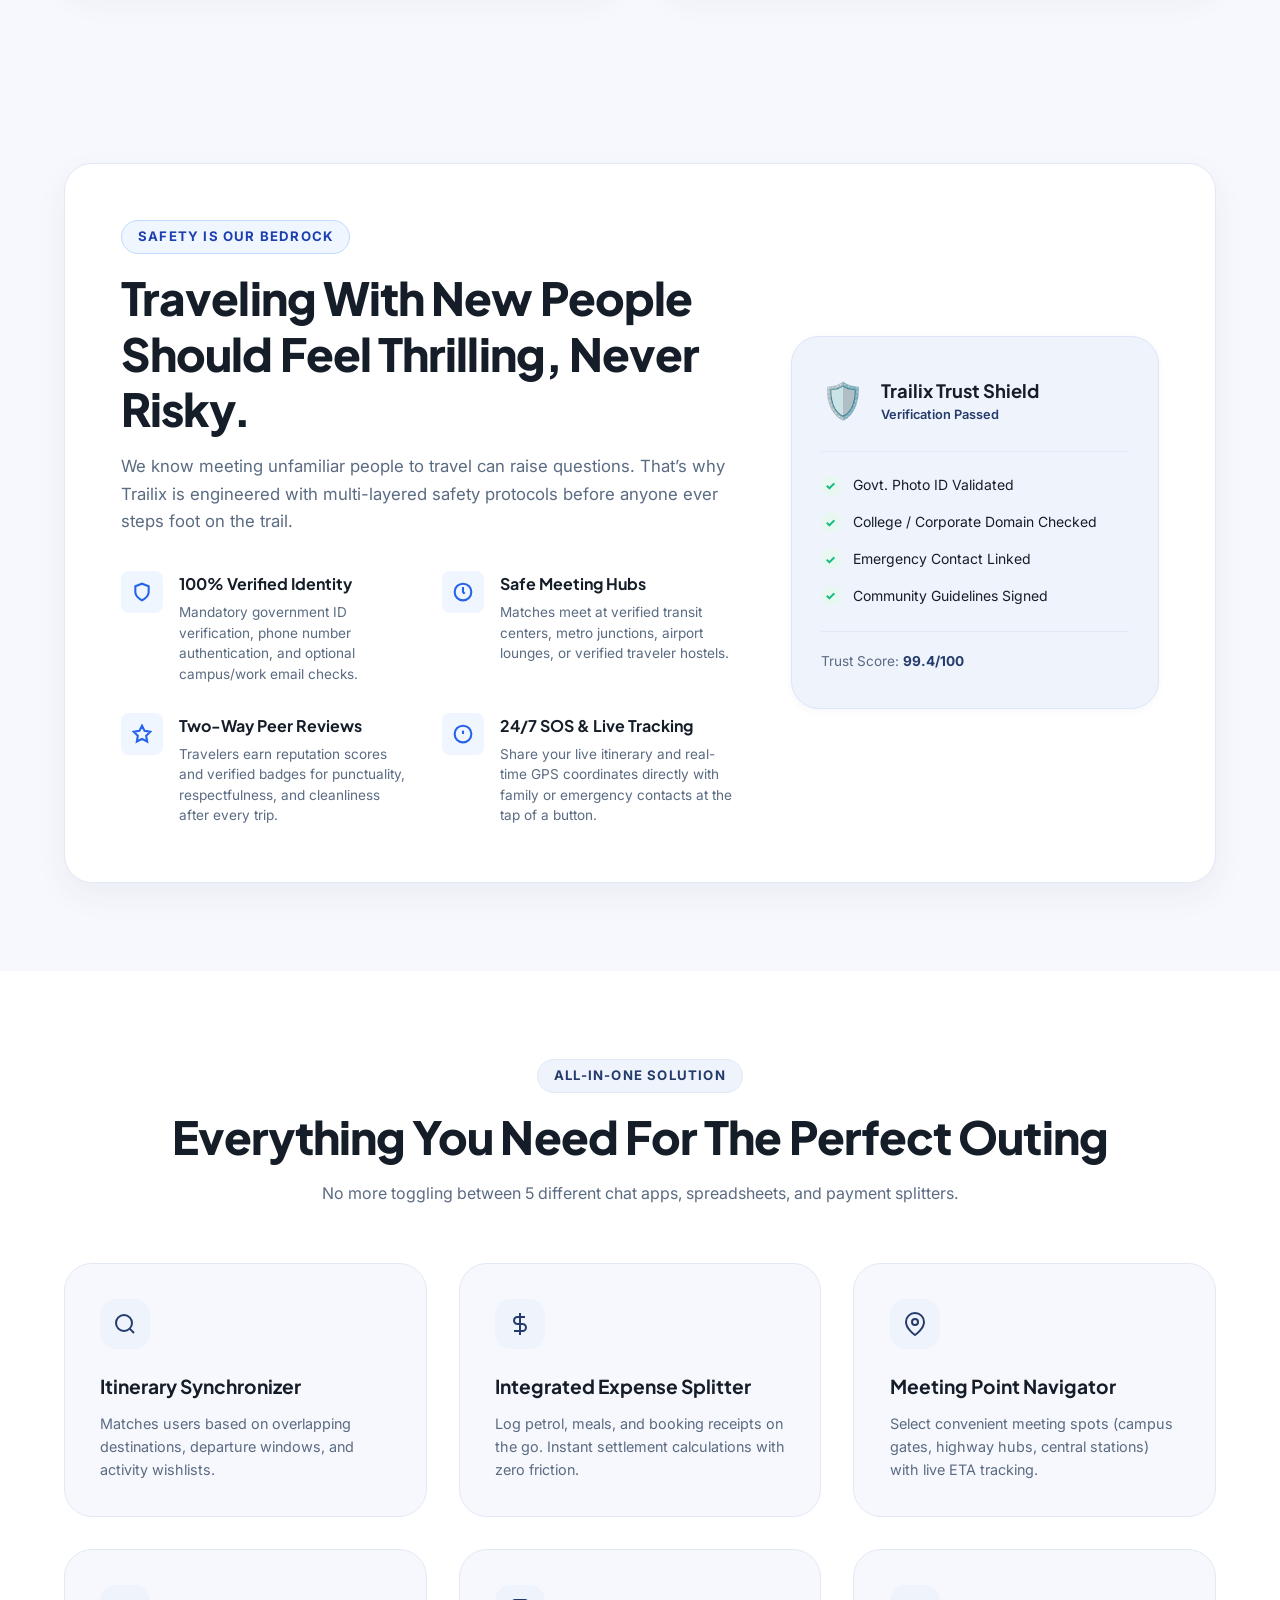
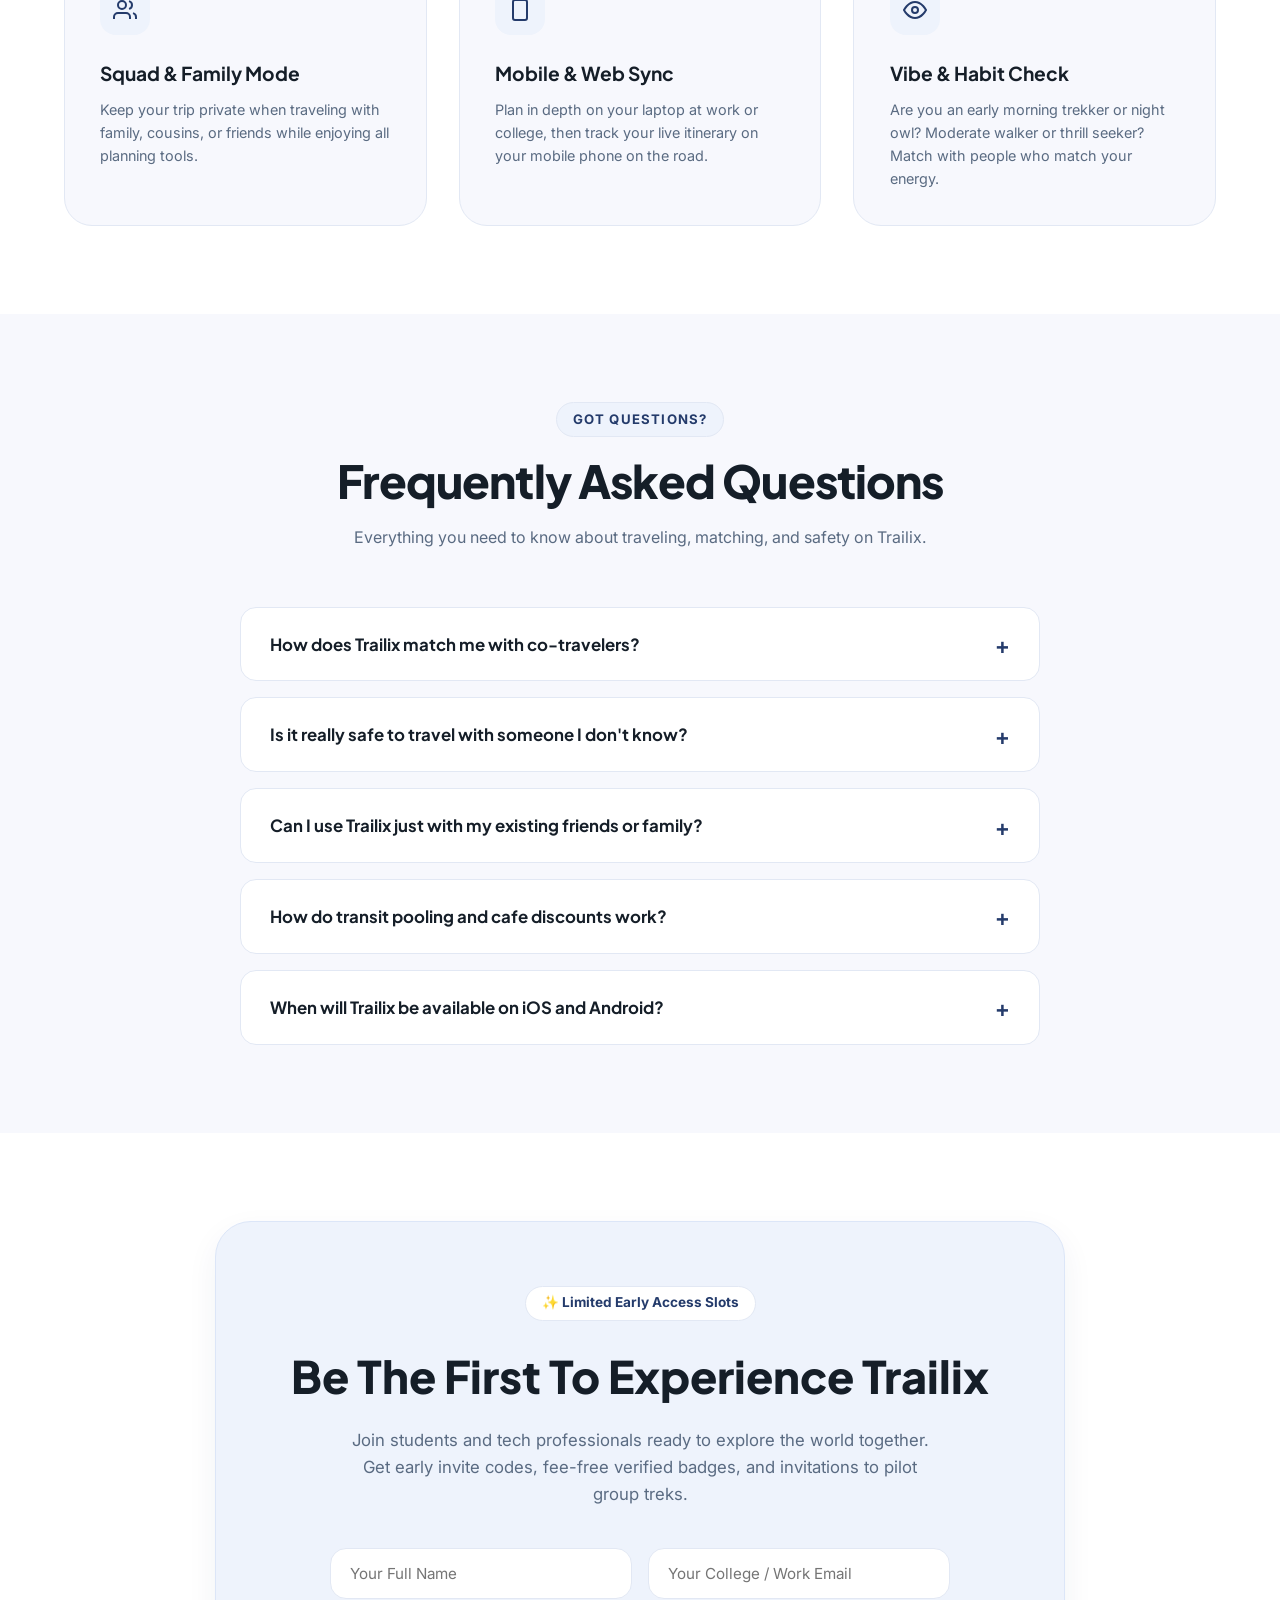
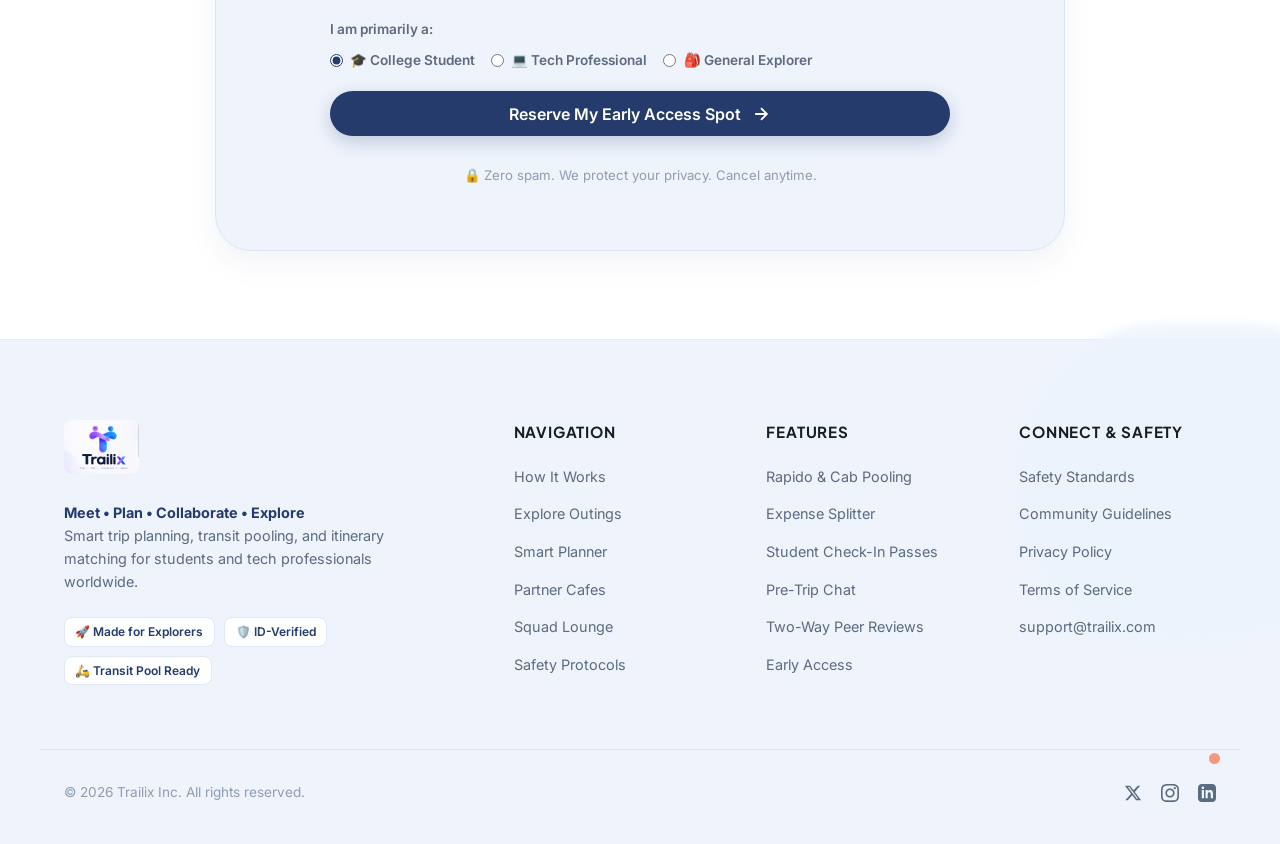
==== commit e2a3d0e2: "Add Meetra features: Community Outings feed, GPS and transit pooling, partner cafe discount passes, " ====
--- a/Trailix/index.html
+++ b/Trailix/index.html
@@ -3,9 +3,9 @@
 <head>
   <meta charset="UTF-8">
   <meta name="viewport" content="width=device-width, initial-scale=1.0">
-  <title>Trailix — Match Itineraries, Split Costs & Travel Together</title>
-  <meta name="description" content="Trailix matches your travel itinerary with verified co-travelers who share your destination, dates, and budget. Ideal for students, tech professionals, and groups.">
-  <meta name="keywords" content="travel buddy, itinerary matching, trip planner, split trip cost, student travel, tech workation">
+  <title>Trailix — Match Outings, Split Transit Costs & Explore Together</title>
+  <meta name="description" content="Trailix connects students and tech professionals for budget outings, weekend treks, and workations. Match 60%+ overlapping itineraries, pool Rapidos/cabs, and auto-split expenses.">
+  <meta name="keywords" content="student outings, travel buddy, itinerary matching, split trip cost, rapido pool, cafe discounts, tech workation, college hangouts">
   
   <!-- Favicon -->
   <link rel="icon" type="image/jpeg" href="assets/logo.jpeg">
@@ -13,7 +13,7 @@
   <!-- Fonts -->
   <link rel="preconnect" href="https://fonts.googleapis.com">
   <link rel="preconnect" href="https://fonts.gstatic.com" crossorigin>
-  <link href="https://fonts.googleapis.com/css2?family=Plus+Jakarta+Sans:wght@400;500;600;700;800&family=Inter:wght@400;500;600&display=swap" rel="stylesheet">
+  <link href="https://fonts.googleapis.com/css2?family=Plus+Jakarta+Sans:wght@400;500;600;700;800&family=Inter:wght@400;500;600;700&display=swap" rel="stylesheet">
   
   <!-- External CSS -->
   <link rel="stylesheet" href="css/style.css">
@@ -38,10 +38,11 @@
       <nav class="nav-menu" id="navMenu">
         <ul class="nav-list">
           <li><a href="#how-it-works" class="nav-link">How It Works</a></li>
-          <li><a href="#audiences" class="nav-link">Students & Techies</a></li>
-          <li><a href="#modes" class="nav-link">Travel Modes</a></li>
+          <li><a href="#outings-feed" class="nav-link">Explore Outings</a></li>
+          <li><a href="#planner" class="nav-link">Smart Planner</a></li>
+          <li><a href="#partner-spots" class="nav-link">Partner Cafes</a></li>
+          <li><a href="#squad-chat" class="nav-link">Squad Lounge</a></li>
           <li><a href="#safety" class="nav-link">Safety First</a></li>
-          <li><a href="#features" class="nav-link">Features</a></li>
           <li><a href="#faq" class="nav-link">FAQ</a></li>
         </ul>
         <div class="mobile-cta-wrapper">
@@ -72,13 +73,13 @@
           </div>
 
           <h1 class="hero-title">
-            Plan the Trip. <br>
+            Plan the Outing. <br>
             <span class="gradient-text">We Match the Overlap.</span> <br>
             Explore Together.
           </h1>
 
           <p class="hero-description">
-            Trailix connects you with verified co-travelers who share your exact destination, dates, and budget. When your itineraries match 60% or more, you both get matched—or easily plan private trips with friends & family.
+            Trailix connects students & tech professionals with verified co-travelers who share your exact destination, timing, and budget. When your plans match 60% or more, you both get paired—or easily plan private squads with friends.
           </p>
 
           <!-- Quick Action Buttons -->
@@ -87,9 +88,9 @@
               <span>Claim Free Early Access</span>
               <svg width="20" height="20" viewBox="0 0 24 24" fill="none" stroke="currentColor" stroke-width="2.2" stroke-linecap="round" stroke-linejoin="round"><path d="M5 12h14M12 5l7 7-7 7"/></svg>
             </a>
-            <a href="#how-it-works" class="btn btn-outline btn-lg">
+            <a href="#outings-feed" class="btn btn-outline btn-lg">
               <svg width="20" height="20" viewBox="0 0 24 24" fill="none" stroke="currentColor" stroke-width="2" stroke-linecap="round" stroke-linejoin="round"><circle cx="12" cy="12" r="10"/><polygon points="10 8 16 12 10 16 10 8"/></svg>
-              <span>See How It Works</span>
+              <span>Explore Live Outings</span>
             </a>
           </div>
 
@@ -137,7 +138,7 @@
                 </div>
 
                 <!-- Starburst Overlap Badge -->
-                <div class="overlap-starburst" id="overlapBadge">
+                <div class="overlap-starburst" id="overlapBadge" title="Click to preview another match!">
                   <span class="overlap-percentage" id="overlapPercentage">72%</span>
                   <span class="overlap-subtext">overlap</span>
                 </div>
@@ -153,7 +154,7 @@
             <!-- App Screen Content -->
             <div class="app-screen-content">
               <h3 class="app-screen-headline">We match the overlap</h3>
-              <p class="app-screen-subtext">When your itineraries match 60% or more, you both get the match.</p>
+              <p class="app-screen-subtext">When your itineraries match 60% or more, you both get matched to split transit & explore.</p>
 
               <!-- App Screen Footer Stepper & Next Button -->
               <div class="app-screen-footer">
@@ -162,7 +163,7 @@
                   <span class="step-dot"></span>
                   <span class="step-dot"></span>
                 </div>
-                <a href="#waitlist" class="btn-app-next">
+                <a href="#planner" class="btn-app-next">
                   <span>Next</span>
                   <svg width="18" height="18" viewBox="0 0 24 24" fill="none" stroke="currentColor" stroke-width="2.2" stroke-linecap="round" stroke-linejoin="round">
                     <path d="M5 12h14M12 5l7 7-7 7"/>
@@ -174,144 +175,16 @@
             <!-- Live Interactive Trip Matcher Toggle inside Card -->
             <div class="hero-planner-preview">
               <div class="planner-toggle-row">
-                <button class="chip active" data-mode="match">Match Travel Buddies</button>
-                <button class="chip" data-mode="friends">Friends & Family</button>
+                <button class="chip" data-mode="solo">🚶‍♂️ Go Solo</button>
+                <button class="chip active" data-mode="match">🤝 1-on-1 Match</button>
+                <button class="chip" data-mode="squad">👥 Squad (4)</button>
               </div>
               <div class="planner-trip-summary" id="plannerSummary">
                 <span>📍 Manali, Himalayas • Oct 24-28</span>
-                <strong>₹4,500 budget</strong>
-              </div>
-            </div>
-
-          </div>
-        </div>
-
-      </div>
-    </section>
-
-    <!-- AUDIENCES: STUDENTS VS TECH PROFESSIONALS -->
-    <section class="section audience-section" id="audiences">
-      <div class="container">
-        
-        <div class="section-header text-center">
-          <span class="section-tag">Designed For You</span>
-          <h2 class="section-title">Built For The Modern Adventurer</h2>
-          <p class="section-subtitle">
-            Whether your priority is saving every rupee on a semester break or escaping the sprint backlog with fast WiFi, Trailix tailors your journey.
-          </p>
-
-          <!-- Switcher Buttons -->
-          <div class="audience-tabs" role="tablist">
-            <button class="audience-tab active" id="tabStudents" role="tab" aria-selected="true" data-target="content-students">
-              <svg width="18" height="18" viewBox="0 0 24 24" fill="none" stroke="currentColor" stroke-width="2"><path d="M22 10v6M2 10l10-5 10 5-10 5z"/><path d="M6 12v5c3 3 9 3 12 0v-5"/></svg>
-              <span>For College Students</span>
-            </button>
-            <button class="audience-tab" id="tabTechies" role="tab" aria-selected="false" data-target="content-techies">
-              <svg width="18" height="18" viewBox="0 0 24 24" fill="none" stroke="currentColor" stroke-width="2"><rect x="2" y="3" width="20" height="14" rx="2" ry="2"/><line x1="8" y1="21" x2="16" y2="21"/><line x1="12" y1="17" x2="12" y2="21"/></svg>
-              <span>For Tech Professionals</span>
-            </button>
-          </div>
-        </div>
-
-        <!-- Content 1: Students -->
-        <div class="audience-content active" id="content-students">
-          <div class="audience-grid">
-            <div class="audience-card">
-              <div class="icon-box green">
-                <svg width="24" height="24" viewBox="0 0 24 24" fill="none" stroke="currentColor" stroke-width="2"><circle cx="12" cy="12" r="10"/><path d="M16 8h-6a2 2 0 1 0 0 4h4a2 2 0 1 1 0 4H8"/><line x1="12" y1="18" x2="12" y2="20"/><line x1="12" y1="4" x2="12" y2="6"/></svg>
-              </div>
-              <h3>Budget-First Travel</h3>
-              <p>Split rental vehicles, shared homestays, and hostel dorms. Turn a ₹8,000 solo trip into a ₹2,500 squad adventure.</p>
-            </div>
-
-            <div class="audience-card">
-              <div class="icon-box cyan">
-                <svg width="24" height="24" viewBox="0 0 24 24" fill="none" stroke="currentColor" stroke-width="2"><path d="M17 21v-2a4 4 0 0 0-4-4H5a4 4 0 0 0-4 4v2"/><circle cx="9" cy="7" r="4"/><path d="M23 21v-2a4 4 0 0 0-3-3.87"/><path d="M16 3.13a4 4 0 0 1 0 7.75"/></svg>
-              </div>
-              <h3>Campus-Verified Circles</h3>
-              <p>Filter companion searches to students from your university, neighboring colleges, or verified student IDs.</p>
-            </div>
-
-            <div class="audience-card">
-              <div class="icon-box blue">
-                <svg width="24" height="24" viewBox="0 0 24 24" fill="none" stroke="currentColor" stroke-width="2"><polygon points="12 2 15.09 8.26 22 9.27 17 14.14 18.18 21.02 12 17.77 5.82 21.02 7 14.14 2 9.27 8.91 8.26 12 2"/></svg>
-              </div>
-              <h3>Unplanned Weekend Treks</h3>
-              <p>When friends back out last minute, don't cancel! Find travelers already packed and ready at your city's departure hub.</p>
-            </div>
-          </div>
-        </div>
-
-        <!-- Content 2: Tech Professionals -->
-        <div class="audience-content" id="content-techies">
-          <div class="audience-grid">
-            <div class="audience-card">
-              <div class="icon-box blue">
-                <svg width="24" height="24" viewBox="0 0 24 24" fill="none" stroke="currentColor" stroke-width="2"><path d="M5 12.55a11 11 0 0 1 14.08 0"/><path d="M1.42 9a16 16 0 0 1 21.16 0"/><path d="M8.53 16.11a6 6 0 0 1 6.95 0"/><line x1="12" y1="20" x2="12.01" y2="20"/></svg>
-              </div>
-              <h3>Workation Ready</h3>
-              <p>Discover co-travelers who also need high-speed WiFi, ergonomic setups, quiet morning hours, and evening bonfire unwinding.</p>
-            </div>
-
-            <div class="audience-card">
-              <div class="icon-box cyan">
-                <svg width="24" height="24" viewBox="0 0 24 24" fill="none" stroke="currentColor" stroke-width="2"><path d="M16 16v1a2 2 0 0 1-2 2H3a2 2 0 0 1-2-2V7a2 2 0 0 1 2-2h11a2 2 0 0 1 2 2v1"/><path d="M18 8h4a2 2 0 0 1 2 2v7a2 2 0 0 1-2 2h-4"/><circle cx="8" cy="12" r="2"/></svg>
-              </div>
-              <h3>Network While You Explore</h3>
-              <p>Connect with founders, engineers, designers, and creators heading toward the same hills, beaches, or heritage trails.</p>
-            </div>
-
-            <div class="audience-card">
-              <div class="icon-box green">
-                <svg width="24" height="24" viewBox="0 0 24 24" fill="none" stroke="currentColor" stroke-width="2"><circle cx="12" cy="12" r="10"/><polyline points="12 6 12 12 16 14"/></svg>
-              </div>
-              <h3>Zero-Hassle Weekend Escapes</h3>
-              <p>After a 60-hour work week, skip days of agonizing coordination. Select your departure Friday evening, join an itinerary, and pack.</p>
-            </div>
-          </div>
-        </div>
-
-      </div>
-    </section>
-
-    <!-- DUAL MODES: STRANGERS OR SQUAD -->
-    <section class="section modes-section" id="modes">
-      <div class="container">
-        <div class="section-header text-center">
-          <span class="section-tag">Total Flexibility</span>
-          <h2 class="section-title">One App. Two Powerful Travel Modes.</h2>
-          <p class="section-subtitle">You have total control over who you travel with. Choose the mode that fits your journey.</p>
-        </div>
-
-        <div class="modes-grid">
-          <!-- Mode 1 -->
-          <div class="mode-card glass-panel">
-            <div class="mode-badge highlight">Mode 01</div>
-            <div class="mode-icon-circle">
-              <svg width="32" height="32" viewBox="0 0 24 24" fill="none" stroke="currentColor" stroke-width="2"><path d="M16 21v-2a4 4 0 0 0-4-4H6a4 4 0 0 0-4 4v2"/><circle cx="9" cy="7" r="4"/><line x1="19" y1="8" x2="19" y2="14"/><line x1="22" y1="11" x2="16" y2="11"/></svg>
-            </div>
-            <h3 class="mode-title">Match With Co-Travelers</h3>
-            <p class="mode-desc">Got a destination in mind but no one to go with? Put your dates and budget into Trailix. We match you with verified travelers going to the exact same spots.</p>
-            <ul class="mode-features">
-              <li><svg width="16" height="16" viewBox="0 0 24 24" fill="none" stroke="#10B981" stroke-width="3"><polyline points="20 6 9 17 4 12"/></svg> Automated itinerary & budget compatibility match</li>
-              <li><svg width="16" height="16" viewBox="0 0 24 24" fill="none" stroke="#10B981" stroke-width="3"><polyline points="20 6 9 17 4 12"/></svg> Safe pre-trip chat & compatibility questionnaires</li>
-              <li><svg width="16" height="16" viewBox="0 0 24 24" fill="none" stroke="#10B981" stroke-width="3"><polyline points="20 6 9 17 4 12"/></svg> Verified public meeting hubs</li>
-            </ul>
-          </div>
-
-          <!-- Mode 2 -->
-          <div class="mode-card glass-panel">
-            <div class="mode-badge">Mode 02</div>
-            <div class="mode-icon-circle">
-              <svg width="32" height="32" viewBox="0 0 24 24" fill="none" stroke="currentColor" stroke-width="2"><path d="M17 21v-2a4 4 0 0 0-4-4H5a4 4 0 0 0-4 4v2"/><circle cx="9" cy="7" r="4"/><path d="M23 21v-2a4 4 0 0 0-3-3.87"/><path d="M16 3.13a4 4 0 0 1 0 7.75"/></svg>
-            </div>
-            <h3 class="mode-title">Friends & Family Squad</h3>
-            <p class="mode-desc">Already have your group? Use Trailix as your private squad command center to build joint schedules, poll activity options, and split every rupee or dollar seamlessly.</p>
-            <ul class="mode-features">
-              <li><svg width="16" height="16" viewBox="0 0 24 24" fill="none" stroke="#06B6D4" stroke-width="3"><polyline points="20 6 9 17 4 12"/></svg> Private group invites via link or QR code</li>
-              <li><svg width="16" height="16" viewBox="0 0 24 24" fill="none" stroke="#06B6D4" stroke-width="3"><polyline points="20 6 9 17 4 12"/></svg> Collaborative itinerary planning & voting</li>
-              <li><svg width="16" height="16" viewBox="0 0 24 24" fill="none" stroke="#06B6D4" stroke-width="3"><polyline points="20 6 9 17 4 12"/></svg> In-app expense ledger with settlement reminders</li>
-            </ul>
+                <strong>₹3,000 / head (÷4 Split)</strong>
+              </div>
+            </div>
+
           </div>
         </div>
 
@@ -325,7 +198,7 @@
         <div class="section-header text-center">
           <span class="section-tag">Simple 4-Step Process</span>
           <h2 class="section-title">How Trailix Works</h2>
-          <p class="section-subtitle">From solo dreamer to embarking on the highway with like-minded friends in minutes.</p>
+          <p class="section-subtitle">From solo idea to splitting a cab and exploring with verified co-travelers in minutes.</p>
         </div>
 
         <div class="steps-flow">
@@ -335,8 +208,8 @@
             <div class="step-icon">
               <svg width="26" height="26" viewBox="0 0 24 24" fill="none" stroke="currentColor" stroke-width="2"><polygon points="1 6 1 22 8 18 16 22 23 18 23 2 16 6 8 2 1 6"/><line x1="8" y1="2" x2="8" y2="18"/><line x1="16" y1="6" x2="16" y2="22"/></svg>
             </div>
-            <h4>Input Your Itinerary</h4>
-            <p>Tell Trailix where you want to go, your travel dates, target budget, and convenient departure meeting point.</p>
+            <h4>Input Location & Budget</h4>
+            <p>Pick your campus hub or GPS point, select your available time window, and target budget per person.</p>
           </div>
 
           <!-- Step 2 -->
@@ -346,7 +219,7 @@
               <svg width="26" height="26" viewBox="0 0 24 24" fill="none" stroke="currentColor" stroke-width="2"><path d="M16 21v-2a4 4 0 0 0-4-4H6a4 4 0 0 0-4 4v2"/><circle cx="9" cy="7" r="4"/><path d="M22 21v-2a4 4 0 0 0-3-3.87"/><path d="M16 3.13a4 4 0 0 1 0 7.75"/></svg>
             </div>
             <h4>Get Compatibility Matches</h4>
-            <p>Our smart matching engine pairs you with verified users heading the same way who fit your pace, interests, and budget.</p>
+            <p>Our algorithm matches you with verified peers heading in the same direction with a 60%+ itinerary overlap.</p>
           </div>
 
           <!-- Step 3 -->
@@ -355,8 +228,8 @@
             <div class="step-icon">
               <svg width="26" height="26" viewBox="0 0 24 24" fill="none" stroke="currentColor" stroke-width="2"><path d="M21 15a2 2 0 0 1-2 2H7l-4 4V5a2 2 0 0 1 2-2h14a2 2 0 0 1 2 2z"/></svg>
             </div>
-            <h4>Vibe Check & Confirm</h4>
-            <p>Chat inside the secure pre-trip group lounge, review verified badges and mutual reviews, and agree on the plan.</p>
+            <h4>Lounge Chat & Lock Plan</h4>
+            <p>Chat inside the secure pre-trip squad lounge, confirm pickup spot, and claim partner cafe discounts.</p>
           </div>
 
           <!-- Step 4 -->
@@ -365,234 +238,484 @@
             <div class="step-icon">
               <svg width="26" height="26" viewBox="0 0 24 24" fill="none" stroke="currentColor" stroke-width="2"><path d="M12 2v20M17 5H9.5a3.5 3.5 0 0 0 0 7h5a3.5 3.5 0 0 1 0 7H6"/></svg>
             </div>
-            <h4>Meet, Travel & Split</h4>
-            <p>Meet at the verified rendezvous spot, hit the trail, and let Trailix automatically split fuel, food, and stays.</p>
+            <h4>Pool Transit & Auto-Split</h4>
+            <p>Share a Rapido, Auto, or Cab, enjoy the outing, and let Trailix automatically calculate individual splits.</p>
           </div>
         </div>
 
       </div>
     </section>
 
-    <!-- SAFETY & TRUST SECTION -->
-    <section class="section safety-section" id="safety">
-      <div class="container">
-        
-        <div class="safety-box glass-panel">
-          <div class="safety-content">
-            <span class="section-tag alert">Safety Is Our Bedrock</span>
-            <h2 class="section-title">Traveling With New People Should Feel Thrilling, Never Risky.</h2>
-            <p class="safety-subtext">
-              We know meeting unfamiliar people to travel can raise questions. That’s why Trailix is engineered with multi-layered safety protocols before anyone ever steps foot on the trail.
-            </p>
-
-            <div class="safety-features-list">
-              <div class="safety-feature-item">
-                <div class="safety-icon">
-                  <svg width="20" height="20" viewBox="0 0 24 24" fill="none" stroke="currentColor" stroke-width="2.5"><path d="M12 22s8-4 8-10V5l-8-3-8 3v7c0 6 8 10 8 10z"/></svg>
-                </div>
-                <div>
-                  <h4>100% Verified Identity</h4>
-                  <p>Mandatory government ID verification, phone number authentication, and optional campus/work email checks.</p>
-                </div>
-              </div>
-
-              <div class="safety-feature-item">
-                <div class="safety-icon">
-                  <svg width="20" height="20" viewBox="0 0 24 24" fill="none" stroke="currentColor" stroke-width="2.5"><circle cx="12" cy="12" r="10"/><polyline points="12 6 12 12 14 14"/></svg>
-                </div>
-                <div>
-                  <h4>Safe Meeting Hubs</h4>
-                  <p>Matches meet at verified transit centers, metro junctions, airport lounges, or verified traveler hostels.</p>
-                </div>
-              </div>
-
-              <div class="safety-feature-item">
-                <div class="safety-icon">
-                  <svg width="20" height="20" viewBox="0 0 24 24" fill="none" stroke="currentColor" stroke-width="2.5"><polygon points="12 2 15.09 8.26 22 9.27 17 14.14 18.18 21.02 12 17.77 5.82 21.02 7 14.14 2 9.27 8.91 8.26 12 2"/></svg>
-                </div>
-                <div>
-                  <h4>Two-Way Peer Reviews</h4>
-                  <p>Travelers earn reputation scores and verified badges for punctuality, respectfulness, and cleanliness after every trip.</p>
-                </div>
-              </div>
-
-              <div class="safety-feature-item">
-                <div class="safety-icon">
-                  <svg width="20" height="20" viewBox="0 0 24 24" fill="none" stroke="currentColor" stroke-width="2.5"><circle cx="12" cy="12" r="10"/><line x1="12" y1="8" x2="12" y2="12"/><line x1="12" y1="16" x2="12.01" y2="16"/></svg>
-                </div>
-                <div>
-                  <h4>24/7 SOS & Live Tracking</h4>
-                  <p>Share your live itinerary and real-time GPS coordinates directly with family or emergency contacts at the tap of a button.</p>
-                </div>
-              </div>
-            </div>
-          </div>
-
-          <!-- Safety Graphic Card -->
-          <div class="safety-graphic">
-            <div class="badge-card">
-              <div class="badge-header">
-                <span class="badge-shield">🛡️</span>
-                <div>
-                  <strong>Trailix Trust Shield</strong>
-                  <p>Verification Passed</p>
-                </div>
-              </div>
-              <ul class="badge-checks">
-                <li><span class="check-icon">✓</span> Govt. Photo ID Validated</li>
-                <li><span class="check-icon">✓</span> College / Corporate Domain Checked</li>
-                <li><span class="check-icon">✓</span> Emergency Contact Linked</li>
-                <li><span class="check-icon">✓</span> Community Guidelines Signed</li>
-              </ul>
-              <div class="shield-footer">
-                <span>Trust Score: <strong>99.4/100</strong></span>
-              </div>
-            </div>
-          </div>
-        </div>
-
-      </div>
-    </section>
-
-    <!-- KEY FEATURES GRID -->
-    <section class="section features-section" id="features">
+    <!-- COMMUNITY OUTINGS & COLLAB FEED (INSPIRED BY MEETRA) -->
+    <section class="section outings-section" id="outings-feed">
       <div class="container">
         
         <div class="section-header text-center">
-          <span class="section-tag">All-In-One Solution</span>
-          <h2 class="section-title">Everything You Need For The Perfect Journey</h2>
-          <p class="section-subtitle">No more toggling between 5 different chat apps, spreadsheets, and payment splitters.</p>
-        </div>
-
-        <div class="features-grid">
-          <div class="feature-card">
-            <div class="feature-icon-wrapper">
-              <svg width="24" height="24" viewBox="0 0 24 24" fill="none" stroke="currentColor" stroke-width="2"><circle cx="11" cy="11" r="8"/><line x1="21" y1="21" x2="16.65" y2="16.65"/></svg>
-            </div>
-            <h3>Itinerary Synchronizer</h3>
-            <p>Matches users based on overlapping destinations, departure windows, and activity wishlists.</p>
-          </div>
-
-          <div class="feature-card">
-            <div class="feature-icon-wrapper">
-              <svg width="24" height="24" viewBox="0 0 24 24" fill="none" stroke="currentColor" stroke-width="2"><line x1="12" y1="1" x2="12" y2="23"/><path d="M17 5H9.5a3.5 3.5 0 0 0 0 7h5a3.5 3.5 0 0 1 0 7H6"/></svg>
-            </div>
-            <h3>Integrated Expense Splitter</h3>
-            <p>Log petrol, meals, and booking receipts on the go. Instant settlement calculations with zero friction.</p>
-          </div>
-
-          <div class="feature-card">
-            <div class="feature-icon-wrapper">
-              <svg width="24" height="24" viewBox="0 0 24 24" fill="none" stroke="currentColor" stroke-width="2"><path d="M21 10c0 7-9 13-9 13s-9-6-9-13a9 9 0 0 1 18 0z"/><circle cx="12" cy="10" r="3"/></svg>
-            </div>
-            <h3>Meeting Point Navigator</h3>
-            <p>Select convenient meeting spots (airport gates, highway toll hubs, central stations) with live ETA tracking.</p>
-          </div>
-
-          <div class="feature-card">
-            <div class="feature-icon-wrapper">
-              <svg width="24" height="24" viewBox="0 0 24 24" fill="none" stroke="currentColor" stroke-width="2"><path d="M17 21v-2a4 4 0 0 0-4-4H5a4 4 0 0 0-4 4v2"/><circle cx="9" cy="7" r="4"/><path d="M23 21v-2a4 4 0 0 0-3-3.87"/><path d="M16 3.13a4 4 0 0 1 0 7.75"/></svg>
-            </div>
-            <h3>Squad & Family Mode</h3>
-            <p>Keep your trip private when traveling with family, cousins, or friends while enjoying all planning tools.</p>
-          </div>
-
-          <div class="feature-card">
-            <div class="feature-icon-wrapper">
-              <svg width="24" height="24" viewBox="0 0 24 24" fill="none" stroke="currentColor" stroke-width="2"><rect x="5" y="2" width="14" height="20" rx="2" ry="2"/><line x1="12" y1="18" x2="12.01" y2="18"/></svg>
-            </div>
-            <h3>Mobile & Web Sync</h3>
-            <p>Plan in depth on your laptop at work or college, then track your live itinerary on your mobile phone on the road.</p>
-          </div>
-
-          <div class="feature-card">
-            <div class="feature-icon-wrapper">
-              <svg width="24" height="24" viewBox="0 0 24 24" fill="none" stroke="currentColor" stroke-width="2"><path d="M1 12s4-8 11-8 11 8 11 8-4 8-11 8-11-8-11-8z"/><circle cx="12" cy="12" r="3"/></svg>
-            </div>
-            <h3>Vibe & Habit Check</h3>
-            <p>Are you an early morning trekker or night owl? Moderate walker or thrill seeker? Match with people who match your energy.</p>
-          </div>
+          <span class="section-tag">Live Community Feed</span>
+          <h2 class="section-title">Active Outings & Collabs Happening Now</h2>
+          <p class="section-subtitle">
+            Explore hangouts, treks, and workations created by verified students and tech professionals. Send a collab request to join their squad.
+          </p>
+
+          <!-- Feed Filters (Categories & Time) -->
+          <div class="feed-filter-bar">
+            <div class="filter-category-group" id="feedCategoryFilters">
+              <button class="filter-chip active" data-cat="all">All Outings</button>
+              <button class="filter-chip" data-cat="cafes">☕ Cafes & Food Walks</button>
+              <button class="filter-chip" data-cat="heritage">🏰 Heritage Trails</button>
+              <button class="filter-chip" data-cat="adventure">🛶 Weekend Adventures</button>
+              <button class="filter-chip" data-cat="workation">💻 Tech Workations</button>
+            </div>
+
+            <div class="filter-time-group" id="feedTimeFilters">
+              <button class="filter-time-chip active" data-time="all">All Dates</button>
+              <button class="filter-time-chip" data-time="today">⚡ Today</button>
+              <button class="filter-time-chip" data-time="tomorrow">Tomorrow</button>
+              <button class="filter-time-chip" data-time="weekend">This Weekend</button>
+            </div>
+          </div>
+        </div>
+
+        <!-- Outings Grid -->
+        <div class="outings-grid" id="outingsGrid">
+          
+          <!-- Outing Card 1 -->
+          <div class="outing-card" data-category="adventure" data-time="weekend">
+            <div class="outing-card-header">
+              <div class="host-profile">
+                <div class="host-avatar coral">A</div>
+                <div class="host-details">
+                  <strong>Aryan Sharma</strong>
+                  <span class="host-tag"><span class="verified-dot">✓</span> MITS Gwalior • 3rd Year</span>
+                </div>
+              </div>
+              <span class="match-score-badge high">94% Overlap</span>
+            </div>
+
+            <h3 class="outing-title">Old Manali Snow Hike & Cafe Crawl</h3>
+            
+            <div class="outing-meta-tags">
+              <span class="meta-pill">🏔️ Adventure</span>
+              <span class="meta-pill transit">🚙 Shared Cab Pool</span>
+              <span class="meta-pill">3 Days</span>
+            </div>
+
+            <div class="outing-details-list">
+              <div class="detail-line">
+                <svg width="15" height="15" viewBox="0 0 24 24" fill="none" stroke="currentColor" stroke-width="2"><circle cx="12" cy="12" r="10"/><polyline points="12 6 12 12 16 14"/></svg>
+                <span>Sat, 7:00 AM • 3-Day Expedition</span>
+              </div>
+              <div class="detail-line">
+                <svg width="15" height="15" viewBox="0 0 24 24" fill="none" stroke="currentColor" stroke-width="2"><path d="M21 10c0 7-9 13-9 13s-9-6-9-13a9 9 0 0 1 18 0z"/><circle cx="12" cy="10" r="3"/></svg>
+                <span>Pick-up: Kashmiri Gate ISBT Hub</span>
+              </div>
+            </div>
+
+            <div class="outing-card-footer">
+              <div class="cost-split-preview">
+                <span class="cost-per-head">₹1,200</span>
+                <span class="spots-status">2 of 4 spots open</span>
+              </div>
+              <div class="outing-card-actions">
+                <button class="btn-bookmark" aria-label="Bookmark outing" data-id="1">
+                  <svg width="18" height="18" viewBox="0 0 24 24" fill="none" stroke="currentColor" stroke-width="2"><path d="M19 21l-7-5-7 5V5a2 2 0 0 1 2-2h10a2 2 0 0 1 2 2z"/></svg>
+                </button>
+                <button class="btn-collab" data-host="Aryan Sharma" data-title="Old Manali Snow Hike & Cafe Crawl" data-match="94%" data-cost="₹1,200" data-hub="Kashmiri Gate ISBT Hub">
+                  <span>Join Squad</span>
+                  <svg width="15" height="15" viewBox="0 0 24 24" fill="none" stroke="currentColor" stroke-width="2.5"><path d="M5 12h14M12 5l7 7-7 7"/></svg>
+                </button>
+              </div>
+            </div>
+          </div>
+
+          <!-- Outing Card 2 -->
+          <div class="outing-card" data-category="workation" data-time="tomorrow">
+            <div class="outing-card-header">
+              <div class="host-profile">
+                <div class="host-avatar blue">T</div>
+                <div class="host-details">
+                  <strong>Tanvi Rao</strong>
+                  <span class="host-tag"><span class="verified-dot">✓</span> Remote SWE @ Tech</span>
+                </div>
+              </div>
+              <span class="match-score-badge high">89% Overlap</span>
+            </div>
+
+            <h3 class="outing-title">South Goa Sunset Scooter & Beach Workation</h3>
+            
+            <div class="outing-meta-tags">
+              <span class="meta-pill">💻 Workation</span>
+              <span class="meta-pill transit">🛵 Scooter Pool</span>
+              <span class="meta-pill">Work Friendly</span>
+            </div>
+
+            <div class="outing-details-list">
+              <div class="detail-line">
+                <svg width="15" height="15" viewBox="0 0 24 24" fill="none" stroke="currentColor" stroke-width="2"><circle cx="12" cy="12" r="10"/><polyline points="12 6 12 12 16 14"/></svg>
+                <span>Tomorrow, 4:30 PM • Sunset Session</span>
+              </div>
+              <div class="detail-line">
+                <svg width="15" height="15" viewBox="0 0 24 24" fill="none" stroke="currentColor" stroke-width="2"><path d="M21 10c0 7-9 13-9 13s-9-6-9-13a9 9 0 0 1 18 0z"/><circle cx="12" cy="10" r="3"/></svg>
+                <span>Pick-up: Anjuna Beach Circle</span>
+              </div>
+            </div>
+
+            <div class="outing-card-footer">
+              <div class="cost-split-preview">
+                <span class="cost-per-head">₹450</span>
+                <span class="spots-status">1 spot left</span>
+              </div>
+              <div class="outing-card-actions">
+                <button class="btn-bookmark" aria-label="Bookmark outing" data-id="2">
+                  <svg width="18" height="18" viewBox="0 0 24 24" fill="none" stroke="currentColor" stroke-width="2"><path d="M19 21l-7-5-7 5V5a2 2 0 0 1 2-2h10a2 2 0 0 1 2 2z"/></svg>
+                </button>
+                <button class="btn-collab" data-host="Tanvi Rao" data-title="South Goa Sunset Scooter & Beach Workation" data-match="89%" data-cost="₹450" data-hub="Anjuna Beach Circle">
+                  <span>Join Squad</span>
+                  <svg width="15" height="15" viewBox="0 0 24 24" fill="none" stroke="currentColor" stroke-width="2.5"><path d="M5 12h14M12 5l7 7-7 7"/></svg>
+                </button>
+              </div>
+            </div>
+          </div>
+
+          <!-- Outing Card 3 -->
+          <div class="outing-card" data-category="cafes" data-time="today">
+            <div class="outing-card-header">
+              <div class="host-profile">
+                <div class="host-avatar green">S</div>
+                <div class="host-details">
+                  <strong>Sneha Patel</strong>
+                  <span class="host-tag"><span class="verified-dot">✓</span> ITM University • CSE</span>
+                </div>
+              </div>
+              <span class="match-score-badge high">96% Overlap</span>
+            </div>
+
+            <h3 class="outing-title">Campus Chai Tapri & Street Food Walk</h3>
+            
+            <div class="outing-meta-tags">
+              <span class="meta-pill">☕ Cafes</span>
+              <span class="meta-pill transit">🛵 Rapido Pool</span>
+              <span class="meta-pill">Quick Outing</span>
+            </div>
+
+            <div class="outing-details-list">
+              <div class="detail-line">
+                <svg width="15" height="15" viewBox="0 0 24 24" fill="none" stroke="currentColor" stroke-width="2"><circle cx="12" cy="12" r="10"/><polyline points="12 6 12 12 16 14"/></svg>
+                <span>Today, 5:30 PM • 2 Hours</span>
+              </div>
+              <div class="detail-line">
+                <svg width="15" height="15" viewBox="0 0 24 24" fill="none" stroke="currentColor" stroke-width="2"><path d="M21 10c0 7-9 13-9 13s-9-6-9-13a9 9 0 0 1 18 0z"/><circle cx="12" cy="10" r="3"/></svg>
+                <span>Pick-up: ITM Gate 1 Tapri</span>
+              </div>
+            </div>
+
+            <div class="outing-card-footer">
+              <div class="cost-split-preview">
+                <span class="cost-per-head">₹180</span>
+                <span class="spots-status">1 spot open</span>
+              </div>
+              <div class="outing-card-actions">
+                <button class="btn-bookmark" aria-label="Bookmark outing" data-id="3">
+                  <svg width="18" height="18" viewBox="0 0 24 24" fill="none" stroke="currentColor" stroke-width="2"><path d="M19 21l-7-5-7 5V5a2 2 0 0 1 2-2h10a2 2 0 0 1 2 2z"/></svg>
+                </button>
+                <button class="btn-collab" data-host="Sneha Patel" data-title="Campus Chai Tapri & Street Food Walk" data-match="96%" data-cost="₹180" data-hub="ITM Gate 1 Tapri">
+                  <span>Join Squad</span>
+                  <svg width="15" height="15" viewBox="0 0 24 24" fill="none" stroke="currentColor" stroke-width="2.5"><path d="M5 12h14M12 5l7 7-7 7"/></svg>
+                </button>
+              </div>
+            </div>
+          </div>
+
+          <!-- Outing Card 4 -->
+          <div class="outing-card" data-category="heritage" data-time="today">
+            <div class="outing-card-header">
+              <div class="host-profile">
+                <div class="host-avatar coral">D</div>
+                <div class="host-details">
+                  <strong>Devendra Mehra</strong>
+                  <span class="host-tag"><span class="verified-dot">✓</span> Amity University • BBA</span>
+                </div>
+              </div>
+              <span class="match-score-badge">87% Overlap</span>
+            </div>
+
+            <h3 class="outing-title">Sunset Heritage Walk & Fort Photography</h3>
+            
+            <div class="outing-meta-tags">
+              <span class="meta-pill">🏰 Heritage</span>
+              <span class="meta-pill transit">🛺 E-Rickshaw Share</span>
+              <span class="meta-pill">3 Hours</span>
+            </div>
+
+            <div class="outing-details-list">
+              <div class="detail-line">
+                <svg width="15" height="15" viewBox="0 0 24 24" fill="none" stroke="currentColor" stroke-width="2"><circle cx="12" cy="12" r="10"/><polyline points="12 6 12 12 16 14"/></svg>
+                <span>Today, 4:30 PM • 3 Hours</span>
+              </div>
+              <div class="detail-line">
+                <svg width="15" height="15" viewBox="0 0 24 24" fill="none" stroke="currentColor" stroke-width="2"><path d="M21 10c0 7-9 13-9 13s-9-6-9-13a9 9 0 0 1 18 0z"/><circle cx="12" cy="10" r="3"/></svg>
+                <span>Pick-up: MITS Main Gate</span>
+              </div>
+            </div>
+
+            <div class="outing-card-footer">
+              <div class="cost-split-preview">
+                <span class="cost-per-head">₹120</span>
+                <span class="spots-status">2 spots open</span>
+              </div>
+              <div class="outing-card-actions">
+                <button class="btn-bookmark" aria-label="Bookmark outing" data-id="4">
+                  <svg width="18" height="18" viewBox="0 0 24 24" fill="none" stroke="currentColor" stroke-width="2"><path d="M19 21l-7-5-7 5V5a2 2 0 0 1 2-2h10a2 2 0 0 1 2 2z"/></svg>
+                </button>
+                <button class="btn-collab" data-host="Devendra Mehra" data-title="Sunset Heritage Walk & Fort Photography" data-match="87%" data-cost="₹120" data-hub="MITS Main Gate">
+                  <span>Join Squad</span>
+                  <svg width="15" height="15" viewBox="0 0 24 24" fill="none" stroke="currentColor" stroke-width="2.5"><path d="M5 12h14M12 5l7 7-7 7"/></svg>
+                </button>
+              </div>
+            </div>
+          </div>
+
+          <!-- Outing Card 5 -->
+          <div class="outing-card" data-category="adventure" data-time="weekend">
+            <div class="outing-card-header">
+              <div class="host-profile">
+                <div class="host-avatar blue">K</div>
+                <div class="host-details">
+                  <strong>Kabir Verma</strong>
+                  <span class="host-tag"><span class="verified-dot">✓</span> IIT Roorkee Alumni</span>
+                </div>
+              </div>
+              <span class="match-score-badge high">92% Overlap</span>
+            </div>
+
+            <h3 class="outing-title">Rishikesh River Rafting & Cliff Jump</h3>
+            
+            <div class="outing-meta-tags">
+              <span class="meta-pill">🛶 Adventure</span>
+              <span class="meta-pill transit">🛺 Shared Auto</span>
+              <span class="meta-pill">2 Days</span>
+            </div>
+
+            <div class="outing-details-list">
+              <div class="detail-line">
+                <svg width="15" height="15" viewBox="0 0 24 24" fill="none" stroke="currentColor" stroke-width="2"><circle cx="12" cy="12" r="10"/><polyline points="12 6 12 12 16 14"/></svg>
+                <span>Sunday, 8:00 AM • Weekend Trip</span>
+              </div>
+              <div class="detail-line">
+                <svg width="15" height="15" viewBox="0 0 24 24" fill="none" stroke="currentColor" stroke-width="2"><path d="M21 10c0 7-9 13-9 13s-9-6-9-13a9 9 0 0 1 18 0z"/><circle cx="12" cy="10" r="3"/></svg>
+                <span>Pick-up: Haridwar Station Transit Hub</span>
+              </div>
+            </div>
+
+            <div class="outing-card-footer">
+              <div class="cost-split-preview">
+                <span class="cost-per-head">₹850</span>
+                <span class="spots-status">3 of 4 spots open</span>
+              </div>
+              <div class="outing-card-actions">
+                <button class="btn-bookmark" aria-label="Bookmark outing" data-id="5">
+                  <svg width="18" height="18" viewBox="0 0 24 24" fill="none" stroke="currentColor" stroke-width="2"><path d="M19 21l-7-5-7 5V5a2 2 0 0 1 2-2h10a2 2 0 0 1 2 2z"/></svg>
+                </button>
+                <button class="btn-collab" data-host="Kabir Verma" data-title="Rishikesh River Rafting & Cliff Jump" data-match="92%" data-cost="₹850" data-hub="Haridwar Station Transit Hub">
+                  <span>Join Squad</span>
+                  <svg width="15" height="15" viewBox="0 0 24 24" fill="none" stroke="currentColor" stroke-width="2.5"><path d="M5 12h14M12 5l7 7-7 7"/></svg>
+                </button>
+              </div>
+            </div>
+          </div>
+
+          <!-- Outing Card 6 -->
+          <div class="outing-card" data-category="adventure" data-time="weekend">
+            <div class="outing-card-header">
+              <div class="host-profile">
+                <div class="host-avatar green">P</div>
+                <div class="host-details">
+                  <strong>Pooja Nair</strong>
+                  <span class="host-tag"><span class="verified-dot">✓</span> Product Designer • Bangalore</span>
+                </div>
+              </div>
+              <span class="match-score-badge high">91% Overlap</span>
+            </div>
+
+            <h3 class="outing-title">Spiti Valley High-Pass Circuit & Camping</h3>
+            
+            <div class="outing-meta-tags">
+              <span class="meta-pill">🚙 4x4 Circuit</span>
+              <span class="meta-pill transit">🚙 4x4 Pool</span>
+              <span class="meta-pill">5 Days</span>
+            </div>
+
+            <div class="outing-details-list">
+              <div class="detail-line">
+                <svg width="15" height="15" viewBox="0 0 24 24" fill="none" stroke="currentColor" stroke-width="2"><circle cx="12" cy="12" r="10"/><polyline points="12 6 12 12 16 14"/></svg>
+                <span>Next Friday, 6:00 AM • 5 Days</span>
+              </div>
+              <div class="detail-line">
+                <svg width="15" height="15" viewBox="0 0 24 24" fill="none" stroke="currentColor" stroke-width="2"><path d="M21 10c0 7-9 13-9 13s-9-6-9-13a9 9 0 0 1 18 0z"/><circle cx="12" cy="10" r="3"/></svg>
+                <span>Pick-up: Shimla Old Bus Stand Hub</span>
+              </div>
+            </div>
+
+            <div class="outing-card-footer">
+              <div class="cost-split-preview">
+                <span class="cost-per-head">₹2,400</span>
+                <span class="spots-status">2 spots open</span>
+              </div>
+              <div class="outing-card-actions">
+                <button class="btn-bookmark" aria-label="Bookmark outing" data-id="6">
+                  <svg width="18" height="18" viewBox="0 0 24 24" fill="none" stroke="currentColor" stroke-width="2"><path d="M19 21l-7-5-7 5V5a2 2 0 0 1 2-2h10a2 2 0 0 1 2 2z"/></svg>
+                </button>
+                <button class="btn-collab" data-host="Pooja Nair" data-title="Spiti Valley High-Pass Circuit & Camping" data-match="91%" data-cost="₹2,400" data-hub="Shimla Old Bus Stand Hub">
+                  <span>Join Squad</span>
+                  <svg width="15" height="15" viewBox="0 0 24 24" fill="none" stroke="currentColor" stroke-width="2.5"><path d="M5 12h14M12 5l7 7-7 7"/></svg>
+                </button>
+              </div>
+            </div>
+          </div>
+
         </div>
 
       </div>
     </section>
 
-    <!-- SMART ITINERARY & SAVINGS PLANNER -->
+    <!-- SMART OUTING & SAVINGS PLANNER (ENHANCED WITH MEETRA) -->
     <section class="section calculator-section" id="planner">
       <div class="container">
         <div class="calculator-card glass-panel">
           
           <div class="calc-header text-center">
             <span class="section-tag">Smart Economics & Planner</span>
-            <h2 class="section-title">Tell Us Your Destination, Time & Budget — We Build The Itinerary</h2>
+            <h2 class="section-title">Tell Us Location, Time & Budget — We Build The Outing</h2>
             <p class="section-subtitle">
-              Choose whether you want to match with unknown explorers heading the same way or plan seamlessly with your friends & family.
+              Plan custom itineraries, pool transit with Rapido / Cabs, and choose whether to go solo, match with verified co-travelers, or squad up with friends.
             </p>
           </div>
 
           <div class="planner-grid">
             
-            <!-- LEFT: USER INPUTS (Destination, Time, Budget, Companion Mode) -->
+            <!-- LEFT: USER INPUTS -->
             <div class="planner-inputs-col">
               
-              <!-- 1. Destination -->
+              <!-- 1. Start Location + Live GPS -->
               <div class="planner-control-group">
                 <label class="control-label">
                   <svg width="16" height="16" viewBox="0 0 24 24" fill="none" stroke="currentColor" stroke-width="2"><path d="M21 10c0 7-9 13-9 13s-9-6-9-13a9 9 0 0 1 18 0z"/><circle cx="12" cy="10" r="3"/></svg>
-                  <span>1. Choose Destination:</span>
+                  <span>1. Start Location / Hub:</span>
+                </label>
+                <div class="location-input-row">
+                  <div class="location-select-wrap">
+                    <select id="startLocationSelect" class="location-select">
+                      <option value="MITS Main Gate" selected>🏫 MITS Main Gate</option>
+                      <option value="ITM Gate 1">🏫 ITM Gate 1 Tapri</option>
+                      <option value="University Rd">📍 University Rd Hub</option>
+                      <option value="City Center">🏙️ City Center Circle</option>
+                      <option value="Delhi ISBT Hub">🚌 Delhi Kashmiri Gate ISBT</option>
+                      <option value="Goa Airport Hub">✈️ Goa Airport Hub</option>
+                    </select>
+                  </div>
+                  <button type="button" class="btn-gps" id="btnGps">
+                    <svg width="15" height="15" viewBox="0 0 24 24" fill="none" stroke="currentColor" stroke-width="2.5"><circle cx="12" cy="12" r="10"/><circle cx="12" cy="12" r="3"/></svg>
+                    <span>Use Live GPS</span>
+                  </button>
+                </div>
+                <div class="gps-status-indicator" id="gpsStatus">
+                  <span>📍 GPS Linked: 26.2183° N, 78.1828° E (Accuracy: ±6m)</span>
+                </div>
+              </div>
+
+              <!-- 2. Destination / Outing Mood -->
+              <div class="planner-control-group">
+                <label class="control-label">
+                  <svg width="16" height="16" viewBox="0 0 24 24" fill="none" stroke="currentColor" stroke-width="2"><polygon points="12 2 15.09 8.26 22 9.27 17 14.14 18.18 21.02 12 17.77 5.82 21.02 7 14.14 2 9.27 8.91 8.26 12 2"/></svg>
+                  <span>2. Outing Mood & Destination:</span>
                 </label>
                 <div class="planner-chip-group" id="destChips">
-                  <button type="button" class="plan-chip active" data-dest="manali">🏔️ Manali</button>
-                  <button type="button" class="plan-chip" data-dest="goa">🏖️ Goa</button>
-                  <button type="button" class="plan-chip" data-dest="rishikesh">🛶 Rishikesh</button>
-                  <button type="button" class="plan-chip" data-dest="spiti">🚙 Spiti Trek</button>
-                </div>
-              </div>
-
-              <!-- 2. Time & Duration -->
+                  <button type="button" class="plan-chip active" data-dest="manali">🏔️ Manali Snow Hike</button>
+                  <button type="button" class="plan-chip" data-dest="goa">🏖️ Goa Sunset Coliving</button>
+                  <button type="button" class="plan-chip" data-dest="rishikesh">🛶 Rishikesh River Camp</button>
+                  <button type="button" class="plan-chip" data-dest="spiti">🚙 Spiti 4x4 Circuit</button>
+                  <button type="button" class="plan-chip" data-dest="foodtrail">☕ Campus Food & Cafe Trail</button>
+                  <button type="button" class="plan-chip" data-dest="heritage">🏰 Fort Heritage Walk</button>
+                </div>
+              </div>
+
+              <!-- 3. Available Time Window -->
               <div class="planner-control-group">
                 <label class="control-label">
                   <svg width="16" height="16" viewBox="0 0 24 24" fill="none" stroke="currentColor" stroke-width="2"><circle cx="12" cy="12" r="10"/><polyline points="12 6 12 12 16 14"/></svg>
-                  <span>2. Time & Duration:</span>
+                  <span>3. Available Hours / Window:</span>
                 </label>
                 <div class="planner-chip-group" id="timeChips">
-                  <button type="button" class="plan-chip active" data-days="3">Weekend (3 Days)</button>
-                  <button type="button" class="plan-chip" data-days="5">Expedition (5 Days)</button>
-                  <button type="button" class="plan-chip" data-days="7">Workation (7 Days)</button>
-                </div>
-              </div>
-
-              <!-- 3. Who Are You Traveling With? (Dual Option) -->
+                  <button type="button" class="plan-chip active" data-days="3">3 Days (Weekend Trek)</button>
+                  <button type="button" class="plan-chip" data-days="5">5 Days (Expedition)</button>
+                  <button type="button" class="plan-chip" data-days="7">7 Days (Tech Workation)</button>
+                  <button type="button" class="plan-chip" data-days="1">3-5 Hours (Quick Hangout)</button>
+                </div>
+              </div>
+
+              <!-- 4. Companion Mode (Direct from Meetra) -->
               <div class="planner-control-group">
                 <label class="control-label">
                   <svg width="16" height="16" viewBox="0 0 24 24" fill="none" stroke="currentColor" stroke-width="2"><path d="M17 21v-2a4 4 0 0 0-4-4H5a4 4 0 0 0-4 4v2"/><circle cx="9" cy="7" r="4"/><path d="M23 21v-2a4 4 0 0 0-3-3.87"/><path d="M16 3.13a4 4 0 0 1 0 7.75"/></svg>
-                  <span>3. Who Are You Traveling With?</span>
+                  <span>4. Companion Mode:</span>
                 </label>
                 <div class="companion-selector" id="companionSelector">
-                  <button type="button" class="companion-btn active" data-companion="unknown">
-                    <span class="comp-icon">🧭</span>
+                  <button type="button" class="companion-btn" data-companion="solo">
+                    <span class="comp-icon">🚶‍♂️</span>
                     <div class="comp-text">
-                      <strong>Go With Unknowns</strong>
-                      <small>Match with verified travelers heading the same way</small>
+                      <strong>Go Solo</strong>
+                      <small>Custom route, solo safety & GPS check-in</small>
                     </div>
                   </button>
-                  <button type="button" class="companion-btn" data-companion="known">
+                  <button type="button" class="companion-btn active" data-companion="unknown">
+                    <span class="comp-icon">🤝</span>
+                    <div class="comp-text">
+                      <strong>1-on-1 Match</strong>
+                      <small>Pair with a verified 60%+ overlap peer</small>
+                    </div>
+                  </button>
+                  <button type="button" class="companion-btn" data-companion="squad">
                     <span class="comp-icon">👥</span>
                     <div class="comp-text">
-                      <strong>Friends & Family</strong>
-                      <small>Private squad plan & auto-split expenses</small>
+                      <strong>Squad (3-4 Explorers)</strong>
+                      <small>Split cabs, homestays & bills 4 ways</small>
                     </div>
                   </button>
                 </div>
               </div>
 
-              <!-- 4. Group Size / Travelers Sharing Cost -->
+              <!-- 5. Transit & Commute Pool Option (from Meetra) -->
+              <div class="planner-control-group">
+                <label class="control-label">
+                  <svg width="16" height="16" viewBox="0 0 24 24" fill="none" stroke="currentColor" stroke-width="2"><rect x="1" y="3" width="15" height="13"></rect><polygon points="16 8 20 8 23 11 23 16 16 16 16 8"></polygon><circle cx="5.5" cy="18.5" r="2.5"></circle><circle cx="18.5" cy="18.5" r="2.5"></circle></svg>
+                  <span>5. Transit & Commute Pool:</span>
+                </label>
+                <div class="transit-chip-group" id="transitChips">
+                  <div class="transit-chip active" data-transit="rapido">
+                    <span class="transit-emoji">🛵</span>
+                    <strong>Rapido / Bike</strong>
+                    <small>Save 65% on fuel</small>
+                  </div>
+                  <div class="transit-chip" data-transit="auto">
+                    <span class="transit-emoji">🛺</span>
+                    <strong>E-Rickshaw</strong>
+                    <small>Pocket split ~₹40</small>
+                  </div>
+                  <div class="transit-chip" data-transit="cab">
+                    <span class="transit-emoji">🚙</span>
+                    <strong>Shared Cab</strong>
+                    <small>Shared comfort</small>
+                  </div>
+                </div>
+              </div>
+
+              <!-- 6. Group Size / Travelers Sharing Cost -->
               <div class="planner-control-group">
                 <div class="slider-header">
-                  <label for="travelersRange">Group Size Sharing Stays & Cabs:</label>
+                  <label for="travelersRange">Cost Sharing Multiplier:</label>
                   <span id="travelersCount" class="highlight-val">4 Travelers</span>
                 </div>
-                <input type="range" id="travelersRange" min="2" max="6" value="4" class="slider">
+                <input type="range" id="travelersRange" min="1" max="6" value="4" class="slider">
               </div>
 
             </div>
@@ -608,6 +731,20 @@
                   </span>
                   <h3 id="itineraryTitle">Manali Weekend Getaway (3 Days)</h3>
                   <p id="itineraryDesc">Custom planned for co-travelers with identical dates & budget, meeting at verified departure hub.</p>
+                </div>
+
+                <!-- Route Map Preview Banner -->
+                <div class="itinerary-map-preview" id="mapPreviewBanner">
+                  <div class="route-info">
+                    <div class="route-icon-box" id="routeIconBox">
+                      <svg width="20" height="20" viewBox="0 0 24 24" fill="none" stroke="currentColor" stroke-width="2.5"><circle cx="12" cy="12" r="10"/><polygon points="16.24 7.76 14.12 14.12 7.76 16.24 9.88 9.88 16.24 7.76"/></svg>
+                    </div>
+                    <div class="route-text">
+                      <strong id="routeStartDestText">MITS Main Gate ➔ Solang Valley</strong>
+                      <span id="routeDistanceText">Estimated Route: 14.5 km • Transit Split Enabled</span>
+                    </div>
+                  </div>
+                  <span class="route-tag" id="routeModeTag">🛵 Rapido Pool</span>
                 </div>
 
                 <!-- Daily Breakdown highlights -->
@@ -646,10 +783,17 @@
                     </div>
                   </div>
 
-                  <a href="#waitlist" class="btn btn-primary btn-block plan-cta-btn" id="planCtaBtn">
-                    <span>Find Co-Travelers For This Trip</span>
-                    <svg width="18" height="18" viewBox="0 0 24 24" fill="none" stroke="currentColor" stroke-width="2.2"><path d="M5 12h14M12 5l7 7-7 7"/></svg>
-                  </a>
+                  <!-- Actions Row -->
+                  <div class="planner-actions-row">
+                    <button type="button" class="btn-whatsapp" id="btnWhatsappShare">
+                      <svg width="18" height="18" viewBox="0 0 24 24" fill="currentColor"><path d="M12.031 6.172c-3.181 0-5.767 2.586-5.768 5.766-.001 1.298.38 2.27 1.019 3.287l-.711 2.598 2.664-.698c.969.585 1.961.913 2.796.913h.005c3.179 0 5.767-2.587 5.767-5.766.001-3.18-2.585-5.766-5.768-5.766zm9.969 5.766c0 5.514-4.486 10-10 10-1.745 0-3.385-.45-4.821-1.241l-5.179 1.356 1.381-5.051c-.886-1.488-1.381-3.218-1.381-5.064 0-5.514 4.486-10 10-10s10 4.486 10 10z"/></svg>
+                      <span>Share on WhatsApp</span>
+                    </button>
+                    <button type="button" class="btn-lock-plan" id="btnLockPlan">
+                      <svg width="18" height="18" viewBox="0 0 24 24" fill="none" stroke="currentColor" stroke-width="2.2"><rect x="3" y="11" width="18" height="11" rx="2" ry="2"></rect><path d="M7 11V7a5 5 0 0 1 10 0v4"></path></svg>
+                      <span>Confirm & Lock Plan</span>
+                    </button>
+                  </div>
                 </div>
 
               </div>
@@ -662,6 +806,478 @@
       </div>
     </section>
 
+    <!-- VERIFIED PARTNER SPOTS & STUDENT DISCOUNTS (INSPIRED BY MEETRA) -->
+    <section class="section partner-section" id="partner-spots">
+      <div class="container">
+        
+        <div class="section-header text-center">
+          <span class="section-tag">Partner Hangouts & Perks</span>
+          <h2 class="section-title">Verified Cafes, Stays & Student Discount Spots</h2>
+          <p class="section-subtitle">
+            Meet your matched co-travelers at safe, verified partner hubs. Enjoy exclusive member perks, high-speed WiFi, and free table reservations.
+          </p>
+        </div>
+
+        <div class="partner-grid">
+          
+          <!-- Partner 1 -->
+          <div class="partner-card">
+            <div class="partner-card-media">
+              <span class="partner-perk-badge">🎟️ 15% Student Discount</span>
+              <span class="partner-media-symbol">🏔️</span>
+            </div>
+            <div class="partner-card-body">
+              <h3 class="partner-name">The Himalayan Rooftop Cafe</h3>
+              <span class="partner-landmark">
+                <svg width="14" height="14" viewBox="0 0 24 24" fill="none" stroke="currentColor" stroke-width="2"><path d="M21 10c0 7-9 13-9 13s-9-6-9-13a9 9 0 0 1 18 0z"/><circle cx="12" cy="10" r="3"/></svg>
+                Old Manali Road, near Club House
+              </span>
+              <ul class="partner-perks-list">
+                <li><span class="perk-check">✓</span> 15% Off Total Food & Beverage Bill</li>
+                <li><span class="perk-check">✓</span> Free Acoustic Jam & Bonfire Entry</li>
+                <li><span class="perk-check">✓</span> 100 Mbps Starlink Workstation Access</li>
+              </ul>
+              <div class="partner-card-footer">
+                <span class="min-spend-tag">Min Spend: <strong>₹150/head</strong></span>
+                <button class="btn-reserve-slot" data-venue="The Himalayan Rooftop Cafe" data-landmark="Old Manali Road" data-discount="15% Off">
+                  <span>Claim Pass 🎟</span>
+                </button>
+              </div>
+            </div>
+          </div>
+
+          <!-- Partner 2 -->
+          <div class="partner-card">
+            <div class="partner-card-media" style="background: linear-gradient(135deg, #FDE8E3 0%, #FEE2E2 100%);">
+              <span class="partner-perk-badge" style="background: #E11D48;">🎟️ Free Cookie + 20% Off</span>
+              <span class="partner-media-symbol">☕</span>
+            </div>
+            <div class="partner-card-body">
+              <h3 class="partner-name">The Chai Tapri & Campus Work Cafe</h3>
+              <span class="partner-landmark">
+                <svg width="14" height="14" viewBox="0 0 24 24" fill="none" stroke="currentColor" stroke-width="2"><path d="M21 10c0 7-9 13-9 13s-9-6-9-13a9 9 0 0 1 18 0z"/><circle cx="12" cy="10" r="3"/></svg>
+                University Road, near Campus Gate 1
+              </span>
+              <ul class="partner-perks-list">
+                <li><span class="perk-check">✓</span> 20% Off Cold Coffee & Bun Maska</li>
+                <li><span class="perk-check">✓</span> Free Signature Choc Cookie per Pass</li>
+                <li><span class="perk-check">✓</span> Reserved Outdoor Group Seating</li>
+              </ul>
+              <div class="partner-card-footer">
+                <span class="min-spend-tag">Min Spend: <strong>₹99/head</strong></span>
+                <button class="btn-reserve-slot" data-venue="The Chai Tapri & Campus Work Cafe" data-landmark="University Road, Gate 1" data-discount="20% Off + Free Cookie">
+                  <span>Claim Pass 🎟</span>
+                </button>
+              </div>
+            </div>
+          </div>
+
+          <!-- Partner 3 -->
+          <div class="partner-card">
+            <div class="partner-card-media" style="background: linear-gradient(135deg, #E0F2FE 0%, #BAE6FD 100%);">
+              <span class="partner-perk-badge" style="background: #0284C7;">🎟️ Free Sunset Mocktail</span>
+              <span class="partner-media-symbol">🏖️</span>
+            </div>
+            <div class="partner-card-body">
+              <h3 class="partner-name">Coastal Coliving & Beach Lounge</h3>
+              <span class="partner-landmark">
+                <svg width="14" height="14" viewBox="0 0 24 24" fill="none" stroke="currentColor" stroke-width="2"><path d="M21 10c0 7-9 13-9 13s-9-6-9-13a9 9 0 0 1 18 0z"/><circle cx="12" cy="10" r="3"/></svg>
+                Anjuna Beach Road, North Goa
+              </span>
+              <ul class="partner-perks-list">
+                <li><span class="perk-check">✓</span> Complimentary Sunset Mocktail with Meal</li>
+                <li><span class="perk-check">✓</span> High-Speed WiFi & Ergonomic Desk Access</li>
+                <li><span class="perk-check">✓</span> 10% Discount on Scooter Rentals</li>
+              </ul>
+              <div class="partner-card-footer">
+                <span class="min-spend-tag">Min Spend: <strong>₹250/head</strong></span>
+                <button class="btn-reserve-slot" data-venue="Coastal Coliving & Beach Lounge" data-landmark="Anjuna Beach Road" data-discount="Free Mocktail + 10% Off">
+                  <span>Claim Pass 🎟</span>
+                </button>
+              </div>
+            </div>
+          </div>
+
+        </div>
+
+      </div>
+    </section>
+
+    <!-- PRE-TRIP SQUAD LOUNGE & CHAT PREVIEW (INSPIRED BY MEETRA) -->
+    <section class="section squad-chat-section" id="squad-chat">
+      <div class="container">
+        
+        <div class="section-header text-center">
+          <span class="section-tag">Pre-Trip Coordination Lounge</span>
+          <h2 class="section-title">Chat, Agree On Timing & Split Expenses Before Departure</h2>
+          <p class="section-subtitle">
+            Never travel blind. Once your itinerary matches 60%+, jump into your secure private lounge to confirm pickup spots, split cab fares, and break the ice.
+          </p>
+        </div>
+
+        <div class="chat-showcase-container">
+          
+          <!-- Left: Interactive Smartphone Chat Preview -->
+          <div class="chat-phone-frame">
+            <div class="chat-frame-header">
+              <div class="chat-peer-info">
+                <div class="chat-peer-avatar">R</div>
+                <div class="chat-peer-text">
+                  <strong>Riya Sharma</strong>
+                  <span>● Active in Manali Squad</span>
+                </div>
+              </div>
+              <span class="chat-badge-pill">72% Overlap</span>
+            </div>
+
+            <div class="chat-messages-body" id="chatMessagesBody">
+              <div class="chat-system-pill">🔒 End-to-end encrypted pre-trip lounge</div>
+              <div class="chat-msg peer">
+                Hey! Super excited for the Manali weekend trek! Are we meeting at MITS Main Gate at 6:30 AM?
+                <span class="chat-msg-time">9:42 AM</span>
+              </div>
+              <div class="chat-msg me">
+                Yes! Just confirmed the shared cab pool via Trailix. Fuel split is only ₹450 each.
+                <span class="chat-msg-time">9:43 AM</span>
+              </div>
+              <div class="chat-system-pill">🛵 Rapido Pool Pickup confirmed for 6:15 AM</div>
+              <div class="chat-msg peer">
+                Awesome! I've also claimed the 15% student discount pass for The Himalayan Rooftop Cafe. See you tomorrow!
+                <span class="chat-msg-time">9:44 AM</span>
+              </div>
+            </div>
+
+            <!-- Quick Suggestions -->
+            <div class="chat-quick-suggestions">
+              <button class="quick-reply-btn" data-msg="👍 Sounds like a solid plan!">👍 Sounds great!</button>
+              <button class="quick-reply-btn" data-msg="📍 Sharing live GPS pin at meeting hub">📍 Share GPS Pin</button>
+              <button class="quick-reply-btn" data-msg="💰 Logged stay expense: ₹1,200 shared">💰 Split Logged</button>
+            </div>
+
+            <!-- Chat Input -->
+            <form class="chat-input-bar" id="chatInputForm">
+              <input type="text" id="chatTextInput" placeholder="Type a message to your squad..." autocomplete="off">
+              <button type="submit" class="chat-send-btn" aria-label="Send message">
+                <svg width="18" height="18" viewBox="0 0 24 24" fill="none" stroke="currentColor" stroke-width="2.5"><line x1="22" y1="2" x2="11" y2="13"></line><polygon points="22 2 15 22 11 13 2 9 22 2"></polygon></svg>
+              </button>
+            </form>
+          </div>
+
+          <!-- Right: Peer Reputation & Coordination Highlights -->
+          <div class="chat-feature-details">
+            <div class="feature-point-box">
+              <div class="feature-point-icon">
+                <svg width="24" height="24" viewBox="0 0 24 24" fill="none" stroke="currentColor" stroke-width="2"><path d="M21 15a2 2 0 0 1-2 2H7l-4 4V5a2 2 0 0 1 2-2h14a2 2 0 0 1 2 2z"/></svg>
+              </div>
+              <div>
+                <h4>Pre-Trip Vibe Check</h4>
+                <p>Discuss departure windows, dietary preferences, and luggage arrangements in a secure environment before committing.</p>
+              </div>
+            </div>
+
+            <div class="feature-point-box">
+              <div class="feature-point-icon">
+                <svg width="24" height="24" viewBox="0 0 24 24" fill="none" stroke="currentColor" stroke-width="2"><line x1="12" y1="1" x2="12" y2="23"/><path d="M17 5H9.5a3.5 3.5 0 0 0 0 7h5a3.5 3.5 0 0 1 0 7H6"/></svg>
+              </div>
+              <div>
+                <h4>Zero-Friction In-Chat Splitter</h4>
+                <p>Log fuel receipts, cab fares, and cafe bills on the fly. Trailix calculates exactly who owes what with simple settlement links.</p>
+              </div>
+            </div>
+
+            <div class="feature-point-box">
+              <div class="feature-point-icon">
+                <svg width="24" height="24" viewBox="0 0 24 24" fill="none" stroke="currentColor" stroke-width="2"><polygon points="12 2 15.09 8.26 22 9.27 17 14.14 18.18 21.02 12 17.77 5.82 21.02 7 14.14 2 9.27 8.91 8.26 12 2"/></svg>
+              </div>
+              <div>
+                <h4>Two-Way Peer Endorsements</h4>
+                <p>After completing an outing, rate your co-travelers and award badges like <em>Punctual</em>, <em>5/5 Splitter</em>, and <em>Friendly</em> to build community trust.</p>
+              </div>
+            </div>
+
+            <button type="button" class="btn btn-outline btn-open-rate-modal" id="btnOpenRateModal">
+              <svg width="18" height="18" viewBox="0 0 24 24" fill="none" stroke="currentColor" stroke-width="2"><polygon points="12 2 15.09 8.26 22 9.27 17 14.14 18.18 21.02 12 17.77 5.82 21.02 7 14.14 2 9.27 8.91 8.26 12 2"/></svg>
+              <span>Test Peer Rating & Endorsements</span>
+            </button>
+          </div>
+
+        </div>
+
+      </div>
+    </section>
+
+    <!-- AUDIENCES: STUDENTS VS TECH PROFESSIONALS -->
+    <section class="section audience-section" id="audiences">
+      <div class="container">
+        
+        <div class="section-header text-center">
+          <span class="section-tag">Designed For You</span>
+          <h2 class="section-title">Built For The Modern Adventurer</h2>
+          <p class="section-subtitle">
+            Whether your priority is saving every rupee on a semester break or escaping the sprint backlog with fast WiFi, Trailix tailors your journey.
+          </p>
+
+          <!-- Switcher Buttons -->
+          <div class="audience-tabs" role="tablist">
+            <button class="audience-tab active" id="tabStudents" role="tab" aria-selected="true" data-target="content-students">
+              <svg width="18" height="18" viewBox="0 0 24 24" fill="none" stroke="currentColor" stroke-width="2"><path d="M22 10v6M2 10l10-5 10 5-10 5z"/><path d="M6 12v5c3 3 9 3 12 0v-5"/></svg>
+              <span>For College Students</span>
+            </button>
+            <button class="audience-tab" id="tabTechies" role="tab" aria-selected="false" data-target="content-techies">
+              <svg width="18" height="18" viewBox="0 0 24 24" fill="none" stroke="currentColor" stroke-width="2"><rect x="2" y="3" width="20" height="14" rx="2" ry="2"/><line x1="8" y1="21" x2="16" y2="21"/><line x1="12" y1="17" x2="12" y2="21"/></svg>
+              <span>For Tech Professionals</span>
+            </button>
+          </div>
+        </div>
+
+        <!-- Content 1: Students -->
+        <div class="audience-content active" id="content-students">
+          <div class="audience-grid">
+            <div class="audience-card">
+              <div class="icon-box green">
+                <svg width="24" height="24" viewBox="0 0 24 24" fill="none" stroke="currentColor" stroke-width="2"><circle cx="12" cy="12" r="10"/><path d="M16 8h-6a2 2 0 1 0 0 4h4a2 2 0 1 1 0 4H8"/><line x1="12" y1="18" x2="12" y2="20"/><line x1="12" y1="4" x2="12" y2="6"/></svg>
+              </div>
+              <h3>Budget-First Travel</h3>
+              <p>Split rental vehicles, shared homestays, and hostel dorms. Turn a ₹8,000 solo trip into a ₹2,500 squad adventure.</p>
+            </div>
+
+            <div class="audience-card">
+              <div class="icon-box cyan">
+                <svg width="24" height="24" viewBox="0 0 24 24" fill="none" stroke="currentColor" stroke-width="2"><path d="M17 21v-2a4 4 0 0 0-4-4H5a4 4 0 0 0-4 4v2"/><circle cx="9" cy="7" r="4"/><path d="M23 21v-2a4 4 0 0 0-3-3.87"/><path d="M16 3.13a4 4 0 0 1 0 7.75"/></svg>
+              </div>
+              <h3>Campus-Verified Circles</h3>
+              <p>Filter companion searches to students from your university, neighboring colleges, or verified student IDs.</p>
+            </div>
+
+            <div class="audience-card">
+              <div class="icon-box blue">
+                <svg width="24" height="24" viewBox="0 0 24 24" fill="none" stroke="currentColor" stroke-width="2"><polygon points="12 2 15.09 8.26 22 9.27 17 14.14 18.18 21.02 12 17.77 5.82 21.02 7 14.14 2 9.27 8.91 8.26 12 2"/></svg>
+              </div>
+              <h3>Unplanned Weekend Treks</h3>
+              <p>When friends back out last minute, don't cancel! Find travelers already packed and ready at your city's departure hub.</p>
+            </div>
+          </div>
+        </div>
+
+        <!-- Content 2: Tech Professionals -->
+        <div class="audience-content" id="content-techies">
+          <div class="audience-grid">
+            <div class="audience-card">
+              <div class="icon-box blue">
+                <svg width="24" height="24" viewBox="0 0 24 24" fill="none" stroke="currentColor" stroke-width="2"><path d="M5 12.55a11 11 0 0 1 14.08 0"/><path d="M1.42 9a16 16 0 0 1 21.16 0"/><path d="M8.53 16.11a6 6 0 0 1 6.95 0"/><line x1="12" y1="20" x2="12.01" y2="20"/></svg>
+              </div>
+              <h3>Workation Ready</h3>
+              <p>Discover co-travelers who also need high-speed WiFi, ergonomic setups, quiet morning hours, and evening bonfire unwinding.</p>
+            </div>
+
+            <div class="audience-card">
+              <div class="icon-box cyan">
+                <svg width="24" height="24" viewBox="0 0 24 24" fill="none" stroke="currentColor" stroke-width="2"><path d="M16 16v1a2 2 0 0 1-2 2H3a2 2 0 0 1-2-2V7a2 2 0 0 1 2-2h11a2 2 0 0 1 2 2v1"/><path d="M18 8h4a2 2 0 0 1 2 2v7a2 2 0 0 1-2 2h-4"/><circle cx="8" cy="12" r="2"/></svg>
+              </div>
+              <h3>Network While You Explore</h3>
+              <p>Connect with founders, engineers, designers, and creators heading toward the same hills, beaches, or heritage trails.</p>
+            </div>
+
+            <div class="audience-card">
+              <div class="icon-box green">
+                <svg width="24" height="24" viewBox="0 0 24 24" fill="none" stroke="currentColor" stroke-width="2"><circle cx="12" cy="12" r="10"/><polyline points="12 6 12 12 16 14"/></svg>
+              </div>
+              <h3>Zero-Hassle Weekend Escapes</h3>
+              <p>After a 60-hour work week, skip days of agonizing coordination. Select your departure Friday evening, join an itinerary, and pack.</p>
+            </div>
+          </div>
+        </div>
+
+      </div>
+    </section>
+
+    <!-- DUAL MODES: STRANGERS OR SQUAD -->
+    <section class="section modes-section" id="modes">
+      <div class="container">
+        <div class="section-header text-center">
+          <span class="section-tag">Total Flexibility</span>
+          <h2 class="section-title">One App. Two Powerful Travel Modes.</h2>
+          <p class="section-subtitle">You have total control over who you travel with. Choose the mode that fits your journey.</p>
+        </div>
+
+        <div class="modes-grid">
+          <!-- Mode 1 -->
+          <div class="mode-card glass-panel">
+            <div class="mode-badge highlight">Mode 01</div>
+            <div class="mode-icon-circle">
+              <svg width="32" height="32" viewBox="0 0 24 24" fill="none" stroke="currentColor" stroke-width="2"><path d="M16 21v-2a4 4 0 0 0-4-4H6a4 4 0 0 0-4 4v2"/><circle cx="9" cy="7" r="4"/><line x1="19" y1="8" x2="19" y2="14"/><line x1="22" y1="11" x2="16" y2="11"/></svg>
+            </div>
+            <h3 class="mode-title">Match With Co-Travelers</h3>
+            <p class="mode-desc">Got an outing or trip in mind but no one to go with? Put your dates and budget into Trailix. We match you with verified travelers going to the exact same spots.</p>
+            <ul class="mode-features">
+              <li><svg width="16" height="16" viewBox="0 0 24 24" fill="none" stroke="#10B981" stroke-width="3"><polyline points="20 6 9 17 4 12"/></svg> Automated itinerary & budget compatibility match</li>
+              <li><svg width="16" height="16" viewBox="0 0 24 24" fill="none" stroke="#10B981" stroke-width="3"><polyline points="20 6 9 17 4 12"/></svg> Safe pre-trip chat & compatibility questionnaires</li>
+              <li><svg width="16" height="16" viewBox="0 0 24 24" fill="none" stroke="#10B981" stroke-width="3"><polyline points="20 6 9 17 4 12"/></svg> Verified public meeting hubs</li>
+            </ul>
+          </div>
+
+          <!-- Mode 2 -->
+          <div class="mode-card glass-panel">
+            <div class="mode-badge">Mode 02</div>
+            <div class="mode-icon-circle">
+              <svg width="32" height="32" viewBox="0 0 24 24" fill="none" stroke="currentColor" stroke-width="2"><path d="M17 21v-2a4 4 0 0 0-4-4H5a4 4 0 0 0-4 4v2"/><circle cx="9" cy="7" r="4"/><path d="M23 21v-2a4 4 0 0 0-3-3.87"/><path d="M16 3.13a4 4 0 0 1 0 7.75"/></svg>
+            </div>
+            <h3 class="mode-title">Friends & Family Squad</h3>
+            <p class="mode-desc">Already have your group? Use Trailix as your private squad command center to build joint schedules, poll activity options, and split every rupee seamlessly.</p>
+            <ul class="mode-features">
+              <li><svg width="16" height="16" viewBox="0 0 24 24" fill="none" stroke="#06B6D4" stroke-width="3"><polyline points="20 6 9 17 4 12"/></svg> Private group invites via link or QR code</li>
+              <li><svg width="16" height="16" viewBox="0 0 24 24" fill="none" stroke="#06B6D4" stroke-width="3"><polyline points="20 6 9 17 4 12"/></svg> Collaborative itinerary planning & voting</li>
+              <li><svg width="16" height="16" viewBox="0 0 24 24" fill="none" stroke="#06B6D4" stroke-width="3"><polyline points="20 6 9 17 4 12"/></svg> In-app expense ledger with settlement reminders</li>
+            </ul>
+          </div>
+        </div>
+
+      </div>
+    </section>
+
+    <!-- SAFETY & TRUST SECTION -->
+    <section class="section safety-section" id="safety">
+      <div class="container">
+        
+        <div class="safety-box glass-panel">
+          <div class="safety-content">
+            <span class="section-tag alert">Safety Is Our Bedrock</span>
+            <h2 class="section-title">Traveling With New People Should Feel Thrilling, Never Risky.</h2>
+            <p class="safety-subtext">
+              We know meeting unfamiliar people to travel can raise questions. That’s why Trailix is engineered with multi-layered safety protocols before anyone ever steps foot on the trail.
+            </p>
+
+            <div class="safety-features-list">
+              <div class="safety-feature-item">
+                <div class="safety-icon">
+                  <svg width="20" height="20" viewBox="0 0 24 24" fill="none" stroke="currentColor" stroke-width="2.5"><path d="M12 22s8-4 8-10V5l-8-3-8 3v7c0 6 8 10 8 10z"/></svg>
+                </div>
+                <div>
+                  <h4>100% Verified Identity</h4>
+                  <p>Mandatory government ID verification, phone number authentication, and optional campus/work email checks.</p>
+                </div>
+              </div>
+
+              <div class="safety-feature-item">
+                <div class="safety-icon">
+                  <svg width="20" height="20" viewBox="0 0 24 24" fill="none" stroke="currentColor" stroke-width="2.5"><circle cx="12" cy="12" r="10"/><polyline points="12 6 12 12 14 14"/></svg>
+                </div>
+                <div>
+                  <h4>Safe Meeting Hubs</h4>
+                  <p>Matches meet at verified transit centers, metro junctions, airport lounges, or verified traveler hostels.</p>
+                </div>
+              </div>
+
+              <div class="safety-feature-item">
+                <div class="safety-icon">
+                  <svg width="20" height="20" viewBox="0 0 24 24" fill="none" stroke="currentColor" stroke-width="2.5"><polygon points="12 2 15.09 8.26 22 9.27 17 14.14 18.18 21.02 12 17.77 5.82 21.02 7 14.14 2 9.27 8.91 8.26 12 2"/></svg>
+                </div>
+                <div>
+                  <h4>Two-Way Peer Reviews</h4>
+                  <p>Travelers earn reputation scores and verified badges for punctuality, respectfulness, and cleanliness after every trip.</p>
+                </div>
+              </div>
+
+              <div class="safety-feature-item">
+                <div class="safety-icon">
+                  <svg width="20" height="20" viewBox="0 0 24 24" fill="none" stroke="currentColor" stroke-width="2.5"><circle cx="12" cy="12" r="10"/><line x1="12" y1="8" x2="12" y2="12"/><line x1="12" y1="16" x2="12.01" y2="16"/></svg>
+                </div>
+                <div>
+                  <h4>24/7 SOS & Live Tracking</h4>
+                  <p>Share your live itinerary and real-time GPS coordinates directly with family or emergency contacts at the tap of a button.</p>
+                </div>
+              </div>
+            </div>
+          </div>
+
+          <!-- Safety Graphic Card -->
+          <div class="safety-graphic">
+            <div class="badge-card">
+              <div class="badge-header">
+                <span class="badge-shield">🛡️</span>
+                <div>
+                  <strong>Trailix Trust Shield</strong>
+                  <p>Verification Passed</p>
+                </div>
+              </div>
+              <ul class="badge-checks">
+                <li><span class="check-icon">✓</span> Govt. Photo ID Validated</li>
+                <li><span class="check-icon">✓</span> College / Corporate Domain Checked</li>
+                <li><span class="check-icon">✓</span> Emergency Contact Linked</li>
+                <li><span class="check-icon">✓</span> Community Guidelines Signed</li>
+              </ul>
+              <div class="shield-footer">
+                <span>Trust Score: <strong>99.4/100</strong></span>
+              </div>
+            </div>
+          </div>
+        </div>
+
+      </div>
+    </section>
+
+    <!-- KEY FEATURES GRID -->
+    <section class="section features-section" id="features">
+      <div class="container">
+        
+        <div class="section-header text-center">
+          <span class="section-tag">All-In-One Solution</span>
+          <h2 class="section-title">Everything You Need For The Perfect Outing</h2>
+          <p class="section-subtitle">No more toggling between 5 different chat apps, spreadsheets, and payment splitters.</p>
+        </div>
+
+        <div class="features-grid">
+          <div class="feature-card">
+            <div class="feature-icon-wrapper">
+              <svg width="24" height="24" viewBox="0 0 24 24" fill="none" stroke="currentColor" stroke-width="2"><circle cx="11" cy="11" r="8"/><line x1="21" y1="21" x2="16.65" y2="16.65"/></svg>
+            </div>
+            <h3>Itinerary Synchronizer</h3>
+            <p>Matches users based on overlapping destinations, departure windows, and activity wishlists.</p>
+          </div>
+
+          <div class="feature-card">
+            <div class="feature-icon-wrapper">
+              <svg width="24" height="24" viewBox="0 0 24 24" fill="none" stroke="currentColor" stroke-width="2"><line x1="12" y1="1" x2="12" y2="23"/><path d="M17 5H9.5a3.5 3.5 0 0 0 0 7h5a3.5 3.5 0 0 1 0 7H6"/></svg>
+            </div>
+            <h3>Integrated Expense Splitter</h3>
+            <p>Log petrol, meals, and booking receipts on the go. Instant settlement calculations with zero friction.</p>
+          </div>
+
+          <div class="feature-card">
+            <div class="feature-icon-wrapper">
+              <svg width="24" height="24" viewBox="0 0 24 24" fill="none" stroke="currentColor" stroke-width="2"><path d="M21 10c0 7-9 13-9 13s-9-6-9-13a9 9 0 0 1 18 0z"/><circle cx="12" cy="10" r="3"/></svg>
+            </div>
+            <h3>Meeting Point Navigator</h3>
+            <p>Select convenient meeting spots (campus gates, highway hubs, central stations) with live ETA tracking.</p>
+          </div>
+
+          <div class="feature-card">
+            <div class="feature-icon-wrapper">
+              <svg width="24" height="24" viewBox="0 0 24 24" fill="none" stroke="currentColor" stroke-width="2"><path d="M17 21v-2a4 4 0 0 0-4-4H5a4 4 0 0 0-4 4v2"/><circle cx="9" cy="7" r="4"/><path d="M23 21v-2a4 4 0 0 0-3-3.87"/><path d="M16 3.13a4 4 0 0 1 0 7.75"/></svg>
+            </div>
+            <h3>Squad & Family Mode</h3>
+            <p>Keep your trip private when traveling with family, cousins, or friends while enjoying all planning tools.</p>
+          </div>
+
+          <div class="feature-card">
+            <div class="feature-icon-wrapper">
+              <svg width="24" height="24" viewBox="0 0 24 24" fill="none" stroke="currentColor" stroke-width="2"><rect x="5" y="2" width="14" height="20" rx="2" ry="2"/><line x1="12" y1="18" x2="12.01" y2="18"/></svg>
+            </div>
+            <h3>Mobile & Web Sync</h3>
+            <p>Plan in depth on your laptop at work or college, then track your live itinerary on your mobile phone on the road.</p>
+          </div>
+
+          <div class="feature-card">
+            <div class="feature-icon-wrapper">
+              <svg width="24" height="24" viewBox="0 0 24 24" fill="none" stroke="currentColor" stroke-width="2"><path d="M1 12s4-8 11-8 11 8 11 8-4 8-11 8-11-8-11-8z"/><circle cx="12" cy="12" r="3"/></svg>
+            </div>
+            <h3>Vibe & Habit Check</h3>
+            <p>Are you an early morning trekker or night owl? Moderate walker or thrill seeker? Match with people who match your energy.</p>
+          </div>
+        </div>
+
+      </div>
+    </section>
 
     <!-- FAQ SECTION -->
     <section class="section faq-section" id="faq">
@@ -677,11 +1293,11 @@
           <!-- Item 1 -->
           <div class="faq-item">
             <button class="faq-question" aria-expanded="false">
-              <span>How does Trailix match me with unknown travelers?</span>
+              <span>How does Trailix match me with co-travelers?</span>
               <span class="faq-icon">+</span>
             </button>
             <div class="faq-answer">
-              <p>When you input your trip details (destination, start dates, budget, and desired departure point), our algorithm scans for verified travelers with matching itineraries. You can then review their verified profile, mutual interests, and travel style before accepting a match and chatting in a pre-trip lounge.</p>
+              <p>When you input your outing or trip details (destination, start dates, budget, and desired departure point), our algorithm scans for verified travelers with matching itineraries. When overlap is 60% or higher, both users can review verified profiles and chat in a private lounge before heading out.</p>
             </div>
           </div>
 
@@ -710,11 +1326,11 @@
           <!-- Item 4 -->
           <div class="faq-item">
             <button class="faq-question" aria-expanded="false">
-              <span>How does budget planning and expense splitting work?</span>
+              <span>How do transit pooling and cafe discounts work?</span>
               <span class="faq-icon">+</span>
             </button>
             <div class="faq-answer">
-              <p>During the trip, any member can snap receipts or enter costs for fuel, tickets, food, or stays. Trailix calculates the exact splits in real time, tracks who paid what, and provides simple UPI / card settlement links at the end—no confusing math needed.</p>
+              <p>Trailix integrates transit pooling (Rapido bikes, E-rickshaws, and shared cabs) into every itinerary, dividing the commute fare automatically. Plus, you can claim free digital check-in passes for verified partner cafes to unlock exclusive 15–20% student and member discounts.</p>
             </div>
           </div>
 
@@ -802,11 +1418,12 @@
         </a>
         <p class="footer-tagline">
           <strong>Meet • Plan • Collaborate • Explore</strong><br>
-          Smart trip planning and itinerary matching for students, tech professionals, and travelers worldwide.
+          Smart trip planning, transit pooling, and itinerary matching for students and tech professionals worldwide.
         </p>
         <div class="footer-badges">
           <span class="micro-badge">🚀 Made for Explorers</span>
           <span class="micro-badge">🛡️ ID-Verified</span>
+          <span class="micro-badge">🛵 Transit Pool Ready</span>
         </div>
       </div>
 
@@ -814,20 +1431,22 @@
         <h4>Navigation</h4>
         <ul>
           <li><a href="#how-it-works">How It Works</a></li>
-          <li><a href="#audiences">For Students</a></li>
-          <li><a href="#audiences">For Techies</a></li>
-          <li><a href="#modes">Travel Modes</a></li>
+          <li><a href="#outings-feed">Explore Outings</a></li>
+          <li><a href="#planner">Smart Planner</a></li>
+          <li><a href="#partner-spots">Partner Cafes</a></li>
+          <li><a href="#squad-chat">Squad Lounge</a></li>
           <li><a href="#safety">Safety Protocols</a></li>
         </ul>
       </div>
 
       <div class="footer-col">
-        <h4>Product</h4>
+        <h4>Features</h4>
         <ul>
-          <li><a href="#features">Smart Matcher</a></li>
-          <li><a href="#features">Expense Splitter</a></li>
-          <li><a href="#features">Safe Hubs</a></li>
-          <li><a href="#faq">FAQ</a></li>
+          <li><a href="#planner">Rapido & Cab Pooling</a></li>
+          <li><a href="#planner">Expense Splitter</a></li>
+          <li><a href="#partner-spots">Student Check-In Passes</a></li>
+          <li><a href="#squad-chat">Pre-Trip Chat</a></li>
+          <li><a href="#safety">Two-Way Peer Reviews</a></li>
           <li><a href="#waitlist">Early Access</a></li>
         </ul>
       </div>
@@ -860,6 +1479,164 @@
     </div>
   </footer>
 
+  <!-- ==========================================================================
+       INTERACTIVE MODALS & OVERLAYS (MEETRA FEATURES)
+       ========================================================================== -->
+
+  <!-- 1. Collab Request Modal -->
+  <div class="modal-overlay" id="collabModal">
+    <div class="modal-card">
+      <button class="modal-close-btn" id="closeCollabModal" aria-label="Close modal">✕</button>
+      <div class="modal-header-icon">🤝</div>
+      <h3 class="modal-title" id="collabModalTitle">Collab Request Sent!</h3>
+      <p class="modal-subtitle" id="collabModalSubtitle">
+        Your request to join this outing squad has been sent to the verified host.
+      </p>
+
+      <div class="digital-pass-card" style="background: #F0FDF4; border-color: #86EFAC;">
+        <div class="pass-label" style="color: #15803D;">Match Compatibility Verified</div>
+        <div class="pass-venue-name" id="collabModalMatchScore">94% Itinerary Overlap</div>
+        <p style="font-size: 0.85rem; color: #166534; margin: 0.6rem 0;" id="collabModalDetails">
+          Departure: Kashmiri Gate ISBT • Estimated Share: ₹1,200
+        </p>
+        <div class="pass-meta-row" style="border-color: #BBF7D0;">
+          <span>Host: <strong id="collabModalHost">Aryan Sharma</strong></span>
+          <span>Status: <strong style="color: #15803D;">Invited to Lounge</strong></span>
+        </div>
+      </div>
+
+      <div style="display: flex; flex-direction: column; gap: 0.75rem;">
+        <a href="#squad-chat" class="btn btn-primary btn-block" id="btnGoToLounge">
+          <span>Open Squad Lounge & Chat</span>
+          <svg width="18" height="18" viewBox="0 0 24 24" fill="none" stroke="currentColor" stroke-width="2.2"><path d="M5 12h14M12 5l7 7-7 7"/></svg>
+        </a>
+        <button type="button" class="btn btn-outline btn-block" id="closeCollabModalBtn">Done</button>
+      </div>
+    </div>
+  </div>
+
+  <!-- 2. Partner Cafe Table Booking & Digital Check-In Pass Modal -->
+  <div class="modal-overlay" id="bookingModal">
+    <div class="modal-card">
+      <button class="modal-close-btn" id="closeBookingModal" aria-label="Close modal">✕</button>
+      <div class="modal-header-icon">🎟️</div>
+      <h3 class="modal-title">Official Check-In Pass</h3>
+      <p class="modal-subtitle">Claim your verified student discount pass. Show this PIN to cafe staff on arrival.</p>
+
+      <form id="bookingPassForm">
+        <div style="margin-bottom: 1rem; text-align: left;">
+          <label style="font-size: 0.85rem; font-weight: 700; color: var(--text-primary); display: block; margin-bottom: 0.4rem;">Select Party / Squad Size:</label>
+          <div style="display: flex; gap: 0.5rem;" id="partySizeChips">
+            <button type="button" class="plan-chip active" data-size="1">Solo (1)</button>
+            <button type="button" class="plan-chip" data-size="2">Pair (2)</button>
+            <button type="button" class="plan-chip" data-size="4">Squad (4)</button>
+            <button type="button" class="plan-chip" data-size="6">Table (6)</button>
+          </div>
+        </div>
+
+        <div style="margin-bottom: 1.2rem; text-align: left;">
+          <label style="font-size: 0.85rem; font-weight: 700; color: var(--text-primary); display: block; margin-bottom: 0.4rem;">Select Time Slot:</label>
+          <div style="display: flex; gap: 0.5rem; flex-wrap: wrap;" id="timeSlotChips">
+            <button type="button" class="plan-chip active" data-slot="4:30 PM">4:30 PM</button>
+            <button type="button" class="plan-chip" data-slot="6:00 PM">6:00 PM</button>
+            <button type="button" class="plan-chip" data-slot="7:30 PM">7:30 PM</button>
+            <button type="button" class="plan-chip" data-slot="9:00 PM">9:00 PM</button>
+          </div>
+        </div>
+
+        <!-- Generated Pass Card Preview -->
+        <div class="digital-pass-card">
+          <div class="pass-label">Trailix Official Member Pass</div>
+          <div class="pass-venue-name" id="passVenueName">The Himalayan Rooftop Cafe</div>
+          <div class="pass-pin-box" id="passPinDisplay">PIN: 8492</div>
+          <div class="pass-meta-row">
+            <span id="passPartyDisplay">Squad: 2 Guests</span>
+            <span id="passTimeDisplay">Slot: 6:00 PM Today</span>
+            <span id="passPerkDisplay" style="color: #10B981; font-weight: 700;">15% Off</span>
+          </div>
+        </div>
+
+        <button type="button" class="btn btn-primary btn-block" id="btnConfirmPass">
+          <span>Save Digital Pass to Phone</span>
+          <svg width="18" height="18" viewBox="0 0 24 24" fill="none" stroke="currentColor" stroke-width="2.2"><path d="M5 12h14M12 5l7 7-7 7"/></svg>
+        </button>
+      </form>
+    </div>
+  </div>
+
+  <!-- 3. Two-Way Peer Rating & Endorsements Modal (Meetra Feature) -->
+  <div class="modal-overlay" id="ratingModal">
+    <div class="modal-card">
+      <button class="modal-close-btn" id="closeRatingModal" aria-label="Close modal">✕</button>
+      <div class="modal-header-icon">⭐</div>
+      <h3 class="modal-title">Rate Your Collab Peer</h3>
+      <p class="modal-subtitle">Score your outing with Riya Sharma and award verified peer behaviour badges.</p>
+
+      <!-- 5-Star Rating Selector -->
+      <div class="rating-stars-row" id="ratingStarsRow">
+        <span class="star-icon filled" data-rating="1">★</span>
+        <span class="star-icon filled" data-rating="2">★</span>
+        <span class="star-icon filled" data-rating="3">★</span>
+        <span class="star-icon filled" data-rating="4">★</span>
+        <span class="star-icon filled" data-rating="5">★</span>
+      </div>
+
+      <!-- Peer Endorsement Chips -->
+      <div style="margin-bottom: 0.6rem; text-align: center;">
+        <span style="font-size: 0.85rem; font-weight: 700; color: var(--text-secondary);">Select Peer Behaviour Endorsements:</span>
+      </div>
+      <div class="endorsement-chips-row" id="endorseChipsRow">
+        <button type="button" class="endorse-chip selected" data-tag="Punctual">⏰ Punctual</button>
+        <button type="button" class="endorse-chip selected" data-tag="Friendly">🤝 Friendly</button>
+        <button type="button" class="endorse-chip selected" data-tag="5/5 Splitter">💰 5/5 Splitter</button>
+        <button type="button" class="endorse-chip" data-tag="Great Host">🌟 Great Host</button>
+        <button type="button" class="endorse-chip" data-tag="Cooperative">🙌 Cooperative</button>
+      </div>
+
+      <textarea class="feedback-textarea" id="ratingFeedback" placeholder="Add a quick experience note (e.g., 'Super punctual, great energy on the trek!')..."></textarea>
+
+      <button type="button" class="btn btn-primary btn-block" id="btnSubmitRating">
+        <span>Submit Review & Complete Collab</span>
+        <svg width="18" height="18" viewBox="0 0 24 24" fill="none" stroke="currentColor" stroke-width="2.2"><path d="M5 12h14M12 5l7 7-7 7"/></svg>
+      </button>
+    </div>
+  </div>
+
+  <!-- 4. Plan Locked Confirmation Modal -->
+  <div class="modal-overlay" id="lockModal">
+    <div class="modal-card">
+      <button class="modal-close-btn" id="closeLockModal" aria-label="Close modal">✕</button>
+      <div class="modal-header-icon">🔒</div>
+      <h3 class="modal-title">Outing Plan Confirmed & Locked!</h3>
+      <p class="modal-subtitle" id="lockModalSub">
+        Your itinerary is locked. Rendezvous details, cab split estimates, and partner check-in passes have been generated.
+      </p>
+
+      <div class="digital-pass-card" style="background: #EFF6FF; border-color: #93C5FD;">
+        <div class="pass-label" style="color: #1D4ED8;">Rendezvous Point Confirmed</div>
+        <div class="pass-venue-name" id="lockModalHub">MITS Main Gate</div>
+        <div style="font-size: 0.88rem; color: #1E40AF; margin: 0.8rem 0;" id="lockModalDetails">
+          Manali Weekend Getaway • 4 Travelers • ₹3,000 / head
+        </div>
+        <div class="pass-meta-row" style="border-color: #BFDBFE;">
+          <span>Transit: <strong id="lockModalTransit">🛵 Rapido Pool</strong></span>
+          <span>Status: <strong style="color: #16A34A;">Ready to Depart</strong></span>
+        </div>
+      </div>
+
+      <button type="button" class="btn btn-primary btn-block" id="btnLockDone">
+        <span>Open Squad Lounge</span>
+        <svg width="18" height="18" viewBox="0 0 24 24" fill="none" stroke="currentColor" stroke-width="2.2"><path d="M5 12h14M12 5l7 7-7 7"/></svg>
+      </button>
+    </div>
+  </div>
+
+  <!-- Toast Notification Bar -->
+  <div class="toast-notice" id="toastNotice">
+    <span id="toastIcon">✨</span>
+    <span id="toastMsg">Outing bookmarked successfully!</span>
+  </div>
+
   <!-- External JavaScript -->
   <script src="js/main.js"></script>
 </body>
--- a/Trailix/css/style.css
+++ b/Trailix/css/style.css
@@ -88,11 +88,15 @@
   font-family: var(--font-body);
   line-height: 1.6;
   -webkit-font-smoothing: antialiased;
+  overflow-x: hidden;
+  max-width: 100vw;
 }
 
 body {
   position: relative;
   overflow-x: hidden;
+  max-width: 100vw;
+  width: 100%;
   min-height: 100vh;
   background-color: var(--bg-primary);
 }
@@ -1996,6 +2000,1128 @@
   color: var(--brand-navy);
 }
 
+
+/* ==========================================================================
+   MEETRA-INSPIRED FEATURES (OUTINGS FEED, PARTNER PASSES, SQUAD CHAT, MODALS)
+   ========================================================================== */
+
+/* --- 1. COMMUNITY OUTINGS & COLLAB FEED --- */
+.outings-section {
+  background: var(--bg-primary);
+  position: relative;
+}
+
+.feed-filter-bar {
+  display: flex;
+  flex-direction: column;
+  gap: 1rem;
+  align-items: center;
+  margin: 2.5rem 0 3rem;
+}
+
+.filter-category-group,
+.filter-time-group {
+  display: flex;
+  flex-wrap: wrap;
+  gap: 0.6rem;
+  justify-content: center;
+}
+
+.filter-chip {
+  padding: 0.55rem 1.2rem;
+  border-radius: var(--radius-full);
+  background: var(--bg-card);
+  border: 1px solid var(--border-card);
+  font-size: 0.875rem;
+  font-weight: 600;
+  color: var(--text-secondary);
+  cursor: pointer;
+  transition: all var(--transition-fast);
+}
+
+.filter-chip:hover {
+  border-color: var(--border-card-hover);
+  color: var(--brand-navy);
+}
+
+.filter-chip.active {
+  background: var(--brand-navy);
+  border-color: var(--brand-navy);
+  color: #FFFFFF;
+  box-shadow: 0 4px 14px rgba(36, 59, 107, 0.18);
+}
+
+.filter-time-chip {
+  padding: 0.4rem 0.95rem;
+  border-radius: var(--radius-full);
+  background: var(--bg-card-soft);
+  border: 1px solid var(--border-card);
+  font-size: 0.8rem;
+  font-weight: 600;
+  color: var(--text-secondary);
+  cursor: pointer;
+  transition: all var(--transition-fast);
+}
+
+.filter-time-chip.active {
+  background: #E5F6FB;
+  border-color: #0284C7;
+  color: #0284C7;
+}
+
+.outings-grid {
+  display: grid;
+  grid-template-columns: repeat(3, 1fr);
+  gap: 2rem;
+}
+
+.outing-card {
+  background: #FFFFFF;
+  border: 1px solid var(--border-card);
+  border-radius: var(--radius-lg);
+  padding: 1.8rem;
+  display: flex;
+  flex-direction: column;
+  box-shadow: var(--shadow-sm);
+  transition: all var(--transition-normal);
+  position: relative;
+}
+
+.outing-card:hover {
+  transform: translateY(-5px);
+  border-color: var(--border-card-hover);
+  box-shadow: var(--shadow-card-hover);
+}
+
+.outing-card-header {
+  display: flex;
+  justify-content: space-between;
+  align-items: flex-start;
+  margin-bottom: 1.2rem;
+}
+
+.host-profile {
+  display: flex;
+  align-items: center;
+  gap: 0.75rem;
+}
+
+.host-avatar {
+  width: 44px;
+  height: 44px;
+  border-radius: 50%;
+  background: var(--bg-card-soft);
+  color: var(--brand-navy);
+  display: flex;
+  align-items: center;
+  justify-content: center;
+  font-weight: 700;
+  font-size: 1rem;
+  border: 2px solid var(--border-card);
+}
+
+.host-avatar.coral { background: var(--accent-peach); color: #D9694E; }
+.host-avatar.blue { background: #EDF3FD; color: var(--brand-navy); }
+.host-avatar.green { background: #E8F8F0; color: #10B981; }
+
+.host-details strong {
+  display: block;
+  font-size: 0.92rem;
+  color: var(--text-primary);
+  line-height: 1.2;
+}
+
+.host-tag {
+  display: inline-flex;
+  align-items: center;
+  gap: 0.35rem;
+  font-size: 0.72rem;
+  color: var(--text-muted);
+  font-weight: 500;
+}
+
+.verified-dot {
+  color: #10B981;
+  font-weight: 800;
+}
+
+.match-score-badge {
+  font-size: 0.75rem;
+  font-weight: 800;
+  color: var(--brand-navy);
+  background: #EEF3FC;
+  border: 1px solid #CAD7FB;
+  padding: 0.3rem 0.7rem;
+  border-radius: var(--radius-full);
+  white-space: nowrap;
+}
+
+.match-score-badge.high {
+  background: #E8F8F0;
+  border-color: #A7F3D0;
+  color: #065F46;
+}
+
+.outing-title {
+  font-family: var(--font-heading);
+  font-size: 1.15rem;
+  font-weight: 700;
+  color: var(--text-primary);
+  margin-bottom: 0.6rem;
+  line-height: 1.35;
+}
+
+.outing-meta-tags {
+  display: flex;
+  flex-wrap: wrap;
+  gap: 0.45rem;
+  margin-bottom: 1.2rem;
+}
+
+.meta-pill {
+  font-size: 0.75rem;
+  font-weight: 600;
+  padding: 0.25rem 0.65rem;
+  border-radius: var(--radius-sm);
+  background: var(--bg-card-soft);
+  color: var(--text-secondary);
+  border: 1px solid var(--border-card);
+}
+
+.meta-pill.transit {
+  background: #EFF6FF;
+  border-color: #BFDBFE;
+  color: #1E40AF;
+}
+
+.outing-details-list {
+  display: flex;
+  flex-direction: column;
+  gap: 0.5rem;
+  font-size: 0.85rem;
+  color: var(--text-secondary);
+  margin-bottom: 1.4rem;
+  padding-bottom: 1.2rem;
+  border-bottom: 1px solid var(--border-card);
+}
+
+.detail-line {
+  display: flex;
+  align-items: center;
+  gap: 0.5rem;
+}
+
+.detail-line svg {
+  stroke: var(--brand-navy);
+  flex-shrink: 0;
+}
+
+.outing-card-footer {
+  margin-top: auto;
+  display: flex;
+  justify-content: space-between;
+  align-items: center;
+  gap: 0.75rem;
+}
+
+.cost-split-preview {
+  display: flex;
+  flex-direction: column;
+}
+
+.cost-per-head {
+  font-family: var(--font-heading);
+  font-size: 1.35rem;
+  font-weight: 800;
+  color: var(--brand-navy);
+  line-height: 1.1;
+}
+
+.spots-status {
+  font-size: 0.72rem;
+  font-weight: 600;
+  color: #10B981;
+}
+
+.outing-card-actions {
+  display: flex;
+  align-items: center;
+  gap: 0.5rem;
+}
+
+.btn-bookmark {
+  background: var(--bg-card-soft);
+  border: 1px solid var(--border-card);
+  width: 38px;
+  height: 38px;
+  border-radius: var(--radius-full);
+  display: flex;
+  align-items: center;
+  justify-content: center;
+  cursor: pointer;
+  transition: all var(--transition-fast);
+  color: var(--text-secondary);
+}
+
+.btn-bookmark:hover,
+.btn-bookmark.bookmarked {
+  background: var(--accent-coral-soft);
+  border-color: var(--accent-coral);
+  color: var(--accent-coral);
+}
+
+.btn-collab {
+  background: var(--brand-navy);
+  color: #FFFFFF;
+  border: none;
+  border-radius: var(--radius-full);
+  padding: 0.6rem 1.1rem;
+  font-size: 0.85rem;
+  font-weight: 700;
+  cursor: pointer;
+  transition: all var(--transition-fast);
+  display: inline-flex;
+  align-items: center;
+  gap: 0.4rem;
+}
+
+.btn-collab:hover {
+  background: var(--brand-navy-hover);
+  transform: translateY(-2px);
+  box-shadow: var(--shadow-btn);
+}
+
+/* --- 2. ENHANCED PLANNER EXTRAS (GPS, TRANSIT POOL, MAP ROUTE) --- */
+.location-input-row {
+  display: flex;
+  gap: 0.6rem;
+  align-items: center;
+}
+
+.location-select-wrap {
+  flex: 1;
+  position: relative;
+}
+
+.location-select {
+  width: 100%;
+  padding: 0.75rem 1rem;
+  border: 1px solid var(--border-card);
+  border-radius: var(--radius-md);
+  background: var(--bg-card);
+  font-size: 0.9rem;
+  font-weight: 600;
+  color: var(--text-primary);
+  outline: none;
+  cursor: pointer;
+  appearance: none;
+  -webkit-appearance: none;
+  background-image: url("data:image/svg+xml;charset=UTF-8,%3csvg xmlns='http://www.w3.org/2000/svg' viewBox='0 0 24 24' fill='none' stroke='%23243B6B' stroke-width='2'%3e%3cpolyline points='6 9 12 15 18 9'%3e%3c/polyline%3e%3c/svg%3e");
+  background-repeat: no-repeat;
+  background-position: right 1rem center;
+  background-size: 16px;
+}
+
+.btn-gps {
+  display: inline-flex;
+  align-items: center;
+  gap: 0.45rem;
+  background: #E5F6FB;
+  border: 1px solid #BAE6FD;
+  color: #0284C7;
+  padding: 0.75rem 1.1rem;
+  border-radius: var(--radius-md);
+  font-size: 0.825rem;
+  font-weight: 700;
+  cursor: pointer;
+  white-space: nowrap;
+  transition: all var(--transition-fast);
+}
+
+.btn-gps:hover {
+  background: #BAE6FD;
+  transform: translateY(-1px);
+}
+
+.btn-gps.active {
+  background: #0284C7;
+  color: #FFFFFF;
+  border-color: #0284C7;
+}
+
+.gps-status-indicator {
+  font-size: 0.75rem;
+  color: #0284C7;
+  font-weight: 600;
+  margin-top: 0.25rem;
+  display: none;
+}
+
+.gps-status-indicator.visible {
+  display: flex;
+  align-items: center;
+  gap: 0.35rem;
+}
+
+/* Transit Pool Chips */
+.transit-chip-group {
+  display: grid;
+  grid-template-columns: repeat(3, 1fr);
+  gap: 0.6rem;
+}
+
+.transit-chip {
+  background: var(--bg-primary);
+  border: 1px solid var(--border-card);
+  border-radius: var(--radius-md);
+  padding: 0.65rem 0.8rem;
+  text-align: center;
+  cursor: pointer;
+  transition: all var(--transition-fast);
+  display: flex;
+  flex-direction: column;
+  align-items: center;
+  gap: 0.25rem;
+}
+
+.transit-chip span.transit-emoji {
+  font-size: 1.3rem;
+}
+
+.transit-chip strong {
+  font-size: 0.8rem;
+  color: var(--text-primary);
+}
+
+.transit-chip small {
+  font-size: 0.7rem;
+  color: var(--text-muted);
+}
+
+.transit-chip:hover {
+  border-color: var(--border-card-hover);
+  background: var(--bg-card-soft);
+}
+
+.transit-chip.active {
+  background: #EFF6FF;
+  border-color: var(--brand-navy);
+  box-shadow: 0 4px 12px rgba(36, 59, 107, 0.1);
+}
+
+.transit-chip.active strong {
+  color: var(--brand-navy);
+}
+
+/* Route Map Visual Banner */
+.itinerary-map-preview {
+  background: #EDF3FD;
+  border: 1px solid #DCE6F8;
+  border-radius: var(--radius-md);
+  padding: 1rem 1.2rem;
+  margin-bottom: 1.4rem;
+  display: flex;
+  justify-content: space-between;
+  align-items: center;
+  position: relative;
+  overflow: hidden;
+}
+
+.route-info {
+  display: flex;
+  align-items: center;
+  gap: 0.75rem;
+}
+
+.route-icon-box {
+  width: 40px;
+  height: 40px;
+  border-radius: 50%;
+  background: var(--brand-navy);
+  color: #FFFFFF;
+  display: flex;
+  align-items: center;
+  justify-content: center;
+}
+
+.route-text strong {
+  display: block;
+  font-size: 0.88rem;
+  color: var(--text-primary);
+}
+
+.route-text span {
+  font-size: 0.75rem;
+  color: var(--text-secondary);
+}
+
+.route-tag {
+  font-size: 0.75rem;
+  font-weight: 700;
+  color: var(--brand-navy);
+  background: #FFFFFF;
+  border: 1px solid #CAD7FB;
+  padding: 0.3rem 0.7rem;
+  border-radius: var(--radius-full);
+}
+
+/* Planner Action Row */
+.planner-actions-row {
+  display: grid;
+  grid-template-columns: 1fr 1fr;
+  gap: 0.8rem;
+  margin-top: 1rem;
+}
+
+.btn-whatsapp {
+  background: #25D366;
+  color: #FFFFFF;
+  border: none;
+  border-radius: var(--radius-full);
+  padding: 0.8rem 1rem;
+  font-size: 0.9rem;
+  font-weight: 700;
+  display: inline-flex;
+  align-items: center;
+  justify-content: center;
+  gap: 0.5rem;
+  cursor: pointer;
+  transition: all var(--transition-fast);
+}
+
+.btn-whatsapp:hover {
+  background: #20BA5A;
+  transform: translateY(-2px);
+  box-shadow: 0 4px 14px rgba(37, 211, 102, 0.35);
+}
+
+.btn-lock-plan {
+  background: var(--brand-navy);
+  color: #FFFFFF;
+  border: none;
+  border-radius: var(--radius-full);
+  padding: 0.8rem 1rem;
+  font-size: 0.9rem;
+  font-weight: 700;
+  display: inline-flex;
+  align-items: center;
+  justify-content: center;
+  gap: 0.5rem;
+  cursor: pointer;
+  transition: all var(--transition-fast);
+}
+
+.btn-lock-plan:hover {
+  background: var(--brand-navy-hover);
+  transform: translateY(-2px);
+  box-shadow: var(--shadow-btn);
+}
+
+/* --- 3. PARTNER SPOTS & STUDENT DISCOUNT PASSES --- */
+.partner-section {
+  background: #FFFFFF;
+  position: relative;
+}
+
+.partner-grid {
+  display: grid;
+  grid-template-columns: repeat(3, 1fr);
+  gap: 2rem;
+  margin-top: 3.5rem;
+}
+
+.partner-card {
+  background: var(--bg-primary);
+  border: 1px solid var(--border-card);
+  border-radius: var(--radius-lg);
+  overflow: hidden;
+  display: flex;
+  flex-direction: column;
+  transition: all var(--transition-normal);
+  box-shadow: var(--shadow-sm);
+}
+
+.partner-card:hover {
+  transform: translateY(-5px);
+  box-shadow: var(--shadow-card-hover);
+  border-color: var(--border-card-hover);
+}
+
+.partner-card-media {
+  height: 170px;
+  background: var(--gradient-overlap);
+  position: relative;
+  display: flex;
+  align-items: center;
+  justify-content: center;
+  overflow: hidden;
+}
+
+.partner-perk-badge {
+  position: absolute;
+  top: 1rem;
+  left: 1rem;
+  background: var(--brand-navy);
+  color: #FFFFFF;
+  font-size: 0.75rem;
+  font-weight: 700;
+  padding: 0.35rem 0.85rem;
+  border-radius: var(--radius-full);
+  box-shadow: 0 4px 12px rgba(36, 59, 107, 0.25);
+}
+
+.partner-media-symbol {
+  font-size: 3.8rem;
+  opacity: 0.9;
+}
+
+.partner-card-body {
+  padding: 1.8rem;
+  display: flex;
+  flex-direction: column;
+  flex: 1;
+}
+
+.partner-name {
+  font-family: var(--font-heading);
+  font-size: 1.25rem;
+  font-weight: 800;
+  color: var(--text-primary);
+  margin-bottom: 0.4rem;
+}
+
+.partner-landmark {
+  font-size: 0.825rem;
+  color: var(--text-muted);
+  display: flex;
+  align-items: center;
+  gap: 0.4rem;
+  margin-bottom: 1.2rem;
+}
+
+.partner-perks-list {
+  display: flex;
+  flex-direction: column;
+  gap: 0.65rem;
+  margin-bottom: 1.6rem;
+  font-size: 0.88rem;
+  color: var(--text-secondary);
+}
+
+.partner-perks-list li {
+  display: flex;
+  align-items: flex-start;
+  gap: 0.55rem;
+}
+
+.perk-check {
+  color: #10B981;
+  font-weight: 800;
+}
+
+.partner-card-footer {
+  margin-top: auto;
+  padding-top: 1.2rem;
+  border-top: 1px solid var(--border-card);
+  display: flex;
+  justify-content: space-between;
+  align-items: center;
+}
+
+.min-spend-tag {
+  font-size: 0.78rem;
+  color: var(--text-secondary);
+}
+
+.min-spend-tag strong {
+  color: var(--brand-navy);
+  font-weight: 700;
+}
+
+.btn-reserve-slot {
+  background: var(--brand-navy);
+  color: #FFFFFF;
+  border: none;
+  border-radius: var(--radius-full);
+  padding: 0.65rem 1.2rem;
+  font-size: 0.85rem;
+  font-weight: 700;
+  cursor: pointer;
+  transition: all var(--transition-fast);
+}
+
+.btn-reserve-slot:hover {
+  background: var(--brand-navy-hover);
+  transform: translateY(-2px);
+  box-shadow: var(--shadow-btn);
+}
+
+/* --- 4. PRE-TRIP SQUAD LOUNGE & CHAT PREVIEW --- */
+.squad-chat-section {
+  background: var(--bg-primary);
+  position: relative;
+}
+
+.chat-showcase-container {
+  display: grid;
+  grid-template-columns: 1fr 1fr;
+  gap: 3.5rem;
+  align-items: center;
+  margin-top: 3.5rem;
+}
+
+.chat-phone-frame {
+  background: #FFFFFF;
+  border: 2px solid var(--border-card);
+  border-radius: var(--radius-xl);
+  overflow: hidden;
+  box-shadow: var(--shadow-lg);
+  display: flex;
+  flex-direction: column;
+  height: 520px;
+}
+
+.chat-frame-header {
+  background: var(--bg-card-soft);
+  padding: 1.2rem 1.5rem;
+  border-bottom: 1px solid var(--border-card);
+  display: flex;
+  justify-content: space-between;
+  align-items: center;
+}
+
+.chat-peer-info {
+  display: flex;
+  align-items: center;
+  gap: 0.75rem;
+}
+
+.chat-peer-avatar {
+  width: 42px;
+  height: 42px;
+  border-radius: 50%;
+  background: var(--accent-peach);
+  color: #D9694E;
+  display: flex;
+  align-items: center;
+  justify-content: center;
+  font-weight: 800;
+  font-size: 1rem;
+}
+
+.chat-peer-text strong {
+  display: block;
+  font-size: 0.95rem;
+  color: var(--text-primary);
+}
+
+.chat-peer-text span {
+  font-size: 0.75rem;
+  color: #10B981;
+  font-weight: 600;
+}
+
+.chat-badge-pill {
+  font-size: 0.75rem;
+  font-weight: 800;
+  color: var(--brand-navy);
+  background: #FFFFFF;
+  border: 1px solid #CAD7FB;
+  padding: 0.3rem 0.75rem;
+  border-radius: var(--radius-full);
+}
+
+.chat-messages-body {
+  flex: 1;
+  padding: 1.4rem;
+  overflow-y: auto;
+  display: flex;
+  flex-direction: column;
+  gap: 0.9rem;
+  background: #FAFBFD;
+}
+
+.chat-msg {
+  max-width: 80%;
+  padding: 0.75rem 1.1rem;
+  border-radius: var(--radius-md);
+  font-size: 0.88rem;
+  line-height: 1.45;
+  position: relative;
+}
+
+.chat-msg.peer {
+  align-self: flex-start;
+  background: #FFFFFF;
+  color: var(--text-primary);
+  border: 1px solid var(--border-card);
+  border-bottom-left-radius: 4px;
+}
+
+.chat-msg.me {
+  align-self: flex-end;
+  background: var(--brand-navy);
+  color: #FFFFFF;
+  border-bottom-right-radius: 4px;
+}
+
+.chat-msg-time {
+  font-size: 0.65rem;
+  margin-top: 0.35rem;
+  opacity: 0.7;
+  display: block;
+  text-align: right;
+}
+
+.chat-system-pill {
+  align-self: center;
+  background: #EFF6FF;
+  border: 1px solid #BFDBFE;
+  color: #1E40AF;
+  font-size: 0.75rem;
+  font-weight: 600;
+  padding: 0.35rem 0.9rem;
+  border-radius: var(--radius-full);
+  margin: 0.4rem 0;
+}
+
+.chat-quick-suggestions {
+  display: flex;
+  gap: 0.5rem;
+  padding: 0.6rem 1rem;
+  background: #FFFFFF;
+  border-top: 1px solid var(--border-card);
+  overflow-x: auto;
+}
+
+.quick-reply-btn {
+  background: var(--bg-card-soft);
+  border: 1px solid var(--border-card);
+  border-radius: var(--radius-full);
+  padding: 0.35rem 0.85rem;
+  font-size: 0.75rem;
+  font-weight: 600;
+  color: var(--brand-navy);
+  cursor: pointer;
+  white-space: nowrap;
+  transition: all var(--transition-fast);
+}
+
+.quick-reply-btn:hover {
+  background: var(--brand-navy);
+  color: #FFFFFF;
+  border-color: var(--brand-navy);
+}
+
+.chat-input-bar {
+  display: flex;
+  align-items: center;
+  padding: 0.8rem 1rem;
+  background: #FFFFFF;
+  border-top: 1px solid var(--border-card);
+  gap: 0.6rem;
+}
+
+.chat-input-bar input {
+  flex: 1;
+  border: 1px solid var(--border-card);
+  border-radius: var(--radius-full);
+  padding: 0.65rem 1.1rem;
+  font-size: 0.88rem;
+  outline: none;
+}
+
+.chat-input-bar input:focus {
+  border-color: var(--brand-navy);
+}
+
+.chat-send-btn {
+  background: var(--brand-navy);
+  color: #FFFFFF;
+  width: 38px;
+  height: 38px;
+  border-radius: 50%;
+  border: none;
+  cursor: pointer;
+  display: flex;
+  align-items: center;
+  justify-content: center;
+  transition: all var(--transition-fast);
+}
+
+.chat-send-btn:hover {
+  background: var(--brand-navy-hover);
+  transform: scale(1.05);
+}
+
+.chat-feature-details {
+  display: flex;
+  flex-direction: column;
+  gap: 1.6rem;
+}
+
+.feature-point-box {
+  display: flex;
+  gap: 1rem;
+  align-items: flex-start;
+}
+
+.feature-point-icon {
+  width: 48px;
+  height: 48px;
+  border-radius: var(--radius-md);
+  background: #FFFFFF;
+  border: 1px solid var(--border-card);
+  display: flex;
+  align-items: center;
+  justify-content: center;
+  color: var(--brand-navy);
+  flex-shrink: 0;
+  box-shadow: var(--shadow-sm);
+}
+
+.feature-point-box h4 {
+  font-family: var(--font-heading);
+  font-size: 1.15rem;
+  font-weight: 700;
+  color: var(--text-primary);
+  margin-bottom: 0.35rem;
+}
+
+.feature-point-box p {
+  font-size: 0.92rem;
+  color: var(--text-secondary);
+  line-height: 1.55;
+}
+
+.btn-open-rate-modal {
+  margin-top: 0.5rem;
+  align-self: flex-start;
+}
+
+/* --- 5. INTERACTIVE MODALS (COLLAB, PASS, RATING, LOCK) --- */
+.modal-overlay {
+  position: fixed;
+  inset: 0;
+  background: rgba(15, 23, 42, 0.65);
+  backdrop-filter: blur(6px);
+  -webkit-backdrop-filter: blur(6px);
+  z-index: 1000;
+  display: none;
+  align-items: center;
+  justify-content: center;
+  padding: 1.5rem;
+  animation: modalFadeIn 0.25s ease;
+}
+
+.modal-overlay.active {
+  display: flex;
+}
+
+@keyframes modalFadeIn {
+  from { opacity: 0; transform: scale(0.96); }
+  to { opacity: 1; transform: scale(1); }
+}
+
+.modal-card {
+  background: #FFFFFF;
+  border: 1px solid var(--border-card);
+  border-radius: var(--radius-xl);
+  max-width: 520px;
+  width: 100%;
+  padding: 2.4rem;
+  position: relative;
+  box-shadow: 0 25px 60px rgba(0, 0, 0, 0.2);
+  max-height: 90vh;
+  overflow-y: auto;
+}
+
+.modal-close-btn {
+  position: absolute;
+  top: 1.4rem;
+  right: 1.4rem;
+  background: var(--bg-card-soft);
+  border: none;
+  width: 32px;
+  height: 32px;
+  border-radius: 50%;
+  display: flex;
+  align-items: center;
+  justify-content: center;
+  font-size: 1.1rem;
+  color: var(--text-secondary);
+  cursor: pointer;
+  transition: all var(--transition-fast);
+}
+
+.modal-close-btn:hover {
+  background: #E2E8F4;
+  color: var(--text-primary);
+}
+
+.modal-header-icon {
+  font-size: 2.8rem;
+  margin-bottom: 0.8rem;
+  text-align: center;
+}
+
+.modal-title {
+  font-family: var(--font-heading);
+  font-size: 1.5rem;
+  font-weight: 800;
+  color: var(--text-primary);
+  text-align: center;
+  margin-bottom: 0.5rem;
+}
+
+.modal-subtitle {
+  font-size: 0.92rem;
+  color: var(--text-secondary);
+  text-align: center;
+  margin-bottom: 1.8rem;
+  line-height: 1.5;
+}
+
+/* Digital Check-in Pass Card inside Modal */
+.digital-pass-card {
+  background: var(--bg-card-soft);
+  border: 2px dashed #CAD7FB;
+  border-radius: var(--radius-lg);
+  padding: 1.6rem;
+  text-align: center;
+  margin: 1.4rem 0;
+}
+
+.pass-label {
+  font-size: 0.75rem;
+  font-weight: 700;
+  text-transform: uppercase;
+  letter-spacing: 1px;
+  color: var(--brand-navy);
+  margin-bottom: 0.5rem;
+}
+
+.pass-venue-name {
+  font-family: var(--font-heading);
+  font-size: 1.3rem;
+  font-weight: 800;
+  color: var(--text-primary);
+}
+
+.pass-pin-box {
+  display: inline-block;
+  background: var(--brand-navy);
+  color: #FFFFFF;
+  font-family: var(--font-heading);
+  font-size: 1.6rem;
+  font-weight: 800;
+  letter-spacing: 4px;
+  padding: 0.6rem 1.4rem;
+  border-radius: var(--radius-md);
+  margin: 1rem 0;
+  box-shadow: 0 4px 14px rgba(36, 59, 107, 0.25);
+}
+
+.pass-meta-row {
+  display: flex;
+  justify-content: space-around;
+  font-size: 0.825rem;
+  color: var(--text-secondary);
+  border-top: 1px solid var(--border-card);
+  padding-top: 0.8rem;
+}
+
+/* Peer Endorsement Form */
+.rating-stars-row {
+  display: flex;
+  justify-content: center;
+  gap: 0.5rem;
+  font-size: 2rem;
+  cursor: pointer;
+  margin-bottom: 1.4rem;
+}
+
+.star-icon {
+  color: #CBD5E1;
+  transition: color var(--transition-fast);
+}
+
+.star-icon.filled,
+.star-icon:hover {
+  color: #F59E0B;
+}
+
+.endorsement-chips-row {
+  display: flex;
+  flex-wrap: wrap;
+  gap: 0.5rem;
+  justify-content: center;
+  margin-bottom: 1.4rem;
+}
+
+.endorse-chip {
+  padding: 0.45rem 0.9rem;
+  border-radius: var(--radius-full);
+  background: var(--bg-card-soft);
+  border: 1px solid var(--border-card);
+  font-size: 0.8rem;
+  font-weight: 600;
+  color: var(--text-secondary);
+  cursor: pointer;
+  transition: all var(--transition-fast);
+}
+
+.endorse-chip.selected {
+  background: var(--brand-navy);
+  border-color: var(--brand-navy);
+  color: #FFFFFF;
+}
+
+.feedback-textarea {
+  width: 100%;
+  border: 1px solid var(--border-card);
+  border-radius: var(--radius-md);
+  padding: 0.85rem 1rem;
+  font-family: inherit;
+  font-size: 0.9rem;
+  resize: vertical;
+  min-height: 80px;
+  margin-bottom: 1.2rem;
+  outline: none;
+}
+
+.feedback-textarea:focus {
+  border-color: var(--brand-navy);
+}
+
+/* Toast Notifications */
+.toast-notice {
+  position: fixed;
+  bottom: 2rem;
+  right: 2rem;
+  background: var(--brand-navy);
+  color: #FFFFFF;
+  padding: 0.85rem 1.4rem;
+  border-radius: var(--radius-full);
+  font-weight: 600;
+  font-size: 0.9rem;
+  box-shadow: 0 10px 30px rgba(0, 0, 0, 0.2);
+  display: flex;
+  align-items: center;
+  gap: 0.6rem;
+  z-index: 1050;
+  transform: translateY(100px);
+  opacity: 0;
+  transition: all 0.3s ease;
+  pointer-events: none;
+}
+
+.toast-notice.show {
+  transform: translateY(0);
+  opacity: 1;
+}
+
+
 /* ==========================================================================
    RESPONSIVE DESIGN BREAKPOINTS
    ========================================================================== */
@@ -2041,20 +3167,65 @@
   .footer-container {
     grid-template-columns: 1.5fr 1fr 1fr;
   }
+
+  .outings-grid,
+  .partner-grid {
+    grid-template-columns: 1fr 1fr;
+  }
+
+  .chat-showcase-container {
+    grid-template-columns: 1fr;
+    gap: 2.5rem;
+  }
 }
 
 @media (max-width: 768px) {
+  /* Container & Section Spacing */
+  .container {
+    padding: 0 1.25rem;
+  }
+
+  .section {
+    padding: 3.5rem 0;
+  }
+
+  .hero-section {
+    padding: 2.2rem 0 3.2rem;
+  }
+
+  .section-title {
+    font-size: clamp(1.75rem, 5.5vw, 2.2rem);
+    line-height: 1.22;
+  }
+
+  .section-subtitle {
+    font-size: 0.95rem;
+    line-height: 1.6;
+  }
+
+  /* Header & Navigation */
+  .site-header {
+    padding: 0.7rem 0;
+  }
+
+  .logo-img {
+    height: 42px;
+  }
+
   .nav-menu {
     position: fixed;
-    top: 70px;
+    top: 60px;
     left: 0;
     width: 100%;
+    max-height: calc(100vh - 60px);
+    overflow-y: auto;
     background: #FFFFFF;
     border-bottom: 1px solid var(--border-card);
-    padding: 2rem 1.5rem;
+    padding: 1.75rem 1.5rem 2rem;
     flex-direction: column;
     display: none;
-    box-shadow: var(--shadow-lg);
+    box-shadow: 0 12px 30px rgba(36, 59, 107, 0.12);
+    z-index: 99;
   }
   
   .nav-menu.active {
@@ -2063,9 +3234,14 @@
   
   .nav-list {
     flex-direction: column;
-    gap: 1.4rem;
+    gap: 1.2rem;
     align-items: flex-start;
     width: 100%;
+  }
+
+  .nav-link {
+    font-size: 1.05rem;
+    font-weight: 600;
   }
   
   .mobile-cta-wrapper {
@@ -2087,8 +3263,161 @@
     display: flex;
   }
 
-  .modes-grid {
-    grid-template-columns: 1fr;
+  /* Decorative Clouds on Mobile */
+  .cloud-shape {
+    opacity: 0.5;
+  }
+  .cloud-top-right {
+    width: 200px;
+    height: 160px;
+    right: -60px;
+  }
+  .cloud-mid-left {
+    width: 180px;
+    height: 180px;
+    left: -70px;
+  }
+  .cloud-bottom-right {
+    width: 220px;
+    height: 180px;
+    right: -80px;
+  }
+
+  /* Hero Section */
+  .pill-badge {
+    font-size: 0.78rem;
+    padding: 0.35rem 0.9rem;
+    max-width: 100%;
+  }
+
+  .hero-title {
+    font-size: clamp(2rem, 6.8vw, 2.6rem);
+    line-height: 1.2;
+    letter-spacing: -0.02em;
+    margin-bottom: 1.1rem;
+  }
+
+  .hero-description {
+    font-size: 0.98rem;
+    line-height: 1.65;
+    margin-bottom: 1.8rem;
+  }
+
+  .hero-buttons {
+    flex-direction: column;
+    width: 100%;
+    gap: 0.75rem;
+    margin-bottom: 2.2rem;
+  }
+
+  .hero-buttons .btn {
+    width: 100%;
+    padding: 0.85rem 1.5rem;
+  }
+
+  /* Hero Stats: 3 Columns Grid Without Dividers */
+  .hero-stats {
+    display: grid;
+    grid-template-columns: repeat(3, 1fr);
+    gap: 0.75rem;
+    padding-top: 1.4rem;
+    border-top: 1px solid var(--border-card);
+    text-align: center;
+  }
+
+  .stat-divider {
+    display: none;
+  }
+
+  .stat-item {
+    align-items: center;
+  }
+
+  .stat-number {
+    font-size: 1.4rem;
+  }
+
+  .stat-label {
+    font-size: 0.75rem;
+    line-height: 1.35;
+  }
+
+  /* App Screen Showcase Card */
+  .app-screen-card {
+    padding: 1.5rem 1.2rem;
+    border-radius: var(--radius-lg);
+  }
+
+  .overlap-display-stage {
+    padding: 2rem 1rem;
+    min-height: 210px;
+  }
+
+  .venn-circle {
+    width: 110px;
+    height: 110px;
+  }
+
+  .circle-you {
+    margin-right: -20px;
+  }
+
+  .circle-riya {
+    margin-left: -20px;
+  }
+
+  .overlap-starburst {
+    width: 66px;
+    height: 66px;
+  }
+
+  .overlap-percentage {
+    font-size: 1.05rem;
+  }
+
+  .overlap-subtext {
+    font-size: 0.58rem;
+  }
+
+  .app-screen-headline {
+    font-size: 1.4rem;
+  }
+
+  .app-screen-subtext {
+    font-size: 0.9rem;
+  }
+
+  .hero-planner-preview {
+    padding: 0.95rem;
+  }
+
+  .planner-trip-summary {
+    flex-direction: column;
+    align-items: flex-start;
+    gap: 0.35rem;
+  }
+
+  /* Audience Switcher Tabs */
+  .audience-tabs {
+    display: flex;
+    width: 100%;
+    max-width: 100%;
+    border-radius: var(--radius-md);
+    padding: 0.35rem;
+    box-sizing: border-box;
+    margin-top: 1.6rem;
+  }
+
+  .audience-tab {
+    flex: 1;
+    justify-content: center;
+    padding: 0.65rem 0.6rem;
+    font-size: 0.88rem;
+    white-space: nowrap;
+  }
+
+  .audience-content {
+    margin-top: 2.2rem;
   }
 
   .audience-grid,
@@ -2096,32 +3425,192 @@
   .testimonials-grid,
   .steps-flow {
     grid-template-columns: 1fr;
+    gap: 1.25rem;
+  }
+
+  .audience-card,
+  .feature-card,
+  .step-card {
+    padding: 1.8rem 1.4rem;
+  }
+
+  /* Travel Modes */
+  .modes-grid {
+    grid-template-columns: 1fr;
+    gap: 1.5rem;
+    margin-top: 2.2rem;
+  }
+
+  .mode-card {
+    padding: 2rem 1.5rem;
+    border-radius: var(--radius-lg);
+  }
+
+  .mode-badge {
+    top: 1.5rem;
+    right: 1.5rem;
+  }
+
+  .mode-title {
+    font-size: 1.4rem;
+  }
+
+  .mode-desc {
+    font-size: 0.95rem;
+  }
+
+  /* Safety Section */
+  .safety-box {
+    padding: 2rem 1.4rem;
+    gap: 2rem;
+    border-radius: var(--radius-lg);
+  }
+
+  .safety-subtext {
+    font-size: 0.95rem;
+    margin-bottom: 1.6rem;
+  }
+
+  .safety-features-list {
+    grid-template-columns: 1fr;
+    gap: 1.4rem;
+  }
+
+  .badge-card {
+    padding: 1.6rem 1.3rem;
+  }
+
+  /* Smart Itinerary & Economics Planner */
+  .calculator-card {
+    padding: 2rem 1.35rem;
+    border-radius: var(--radius-lg);
+  }
+
+  .calc-header .section-subtitle {
+    margin-bottom: 1.8rem;
   }
 
   .planner-grid {
     grid-template-columns: 1fr;
     gap: 2rem;
+    margin-top: 1.8rem;
+  }
+
+  .planner-inputs-col {
+    gap: 1.4rem;
   }
 
   .companion-selector {
     grid-template-columns: 1fr;
+    gap: 0.75rem;
+  }
+
+  .companion-btn {
+    padding: 0.85rem 1rem;
   }
 
   .itinerary-generated-card {
-    padding: 1.5rem;
+    padding: 1.6rem 1.25rem;
+    border-radius: var(--radius-lg);
+  }
+
+  .itinerary-header h3 {
+    font-size: 1.2rem;
+  }
+
+  /* Price Row in Planner */
+  .price-row {
+    flex-direction: column;
+    align-items: center;
+    text-align: center;
+    gap: 0.8rem;
+    padding: 0.4rem 0;
+  }
+
+  .price-col {
+    align-items: center;
+  }
+
+  .price-arrow {
+    transform: rotate(90deg);
+    margin: -0.1rem auto;
+  }
+
+  .price-number {
+    font-size: 1.75rem;
+  }
+
+  .savings-tag {
+    margin: 0.35rem auto 0;
+  }
+
+  /* FAQ Section */
+  .faq-accordion {
+    margin-top: 2.2rem;
+    gap: 0.85rem;
+  }
+
+  .faq-question {
+    padding: 1.15rem 1.25rem;
+    font-size: 0.98rem;
+    gap: 0.75rem;
+  }
+
+  .faq-answer {
+    padding: 0 1.25rem;
+  }
+
+  .faq-item.active .faq-answer {
+    padding-bottom: 1.25rem;
+  }
+
+  /* Waitlist Section */
+  .waitlist-card {
+    padding: 2.5rem 1.35rem;
+    border-radius: var(--radius-lg);
+  }
+
+  .waitlist-title {
+    font-size: 1.85rem;
+    line-height: 1.25;
+  }
+
+  .waitlist-sub {
+    font-size: 0.95rem;
+    margin-bottom: 1.8rem;
   }
 
   .form-inputs {
     grid-template-columns: 1fr;
-  }
-
-  .safety-features-list {
-    grid-template-columns: 1fr;
+    gap: 0.85rem;
+  }
+
+  .form-inputs input {
+    padding: 0.85rem 1rem;
+  }
+
+  .role-selector {
+    flex-direction: column;
+    gap: 0.6rem;
+  }
+
+  .role-radio {
+    background: #FFFFFF;
+    border: 1px solid var(--border-card);
+    padding: 0.7rem 1rem;
+    border-radius: var(--radius-md);
+    font-size: 0.88rem;
+  }
+
+  /* Footer */
+  .site-footer {
+    padding: 3.5rem 0 2rem;
   }
 
   .footer-container {
     grid-template-columns: 1fr;
     gap: 2rem;
+    margin-bottom: 2.5rem;
   }
 
   .footer-bottom {
@@ -2130,21 +3619,196 @@
     text-align: center;
   }
 
-  .app-screen-card {
-    padding: 1.5rem;
-  }
-  
+  .outings-grid,
+  .partner-grid {
+    grid-template-columns: 1fr;
+    gap: 1.4rem;
+  }
+
+  .feed-filter-bar {
+    margin: 1.8rem 0 2.2rem;
+  }
+
+  .transit-chip-group {
+    grid-template-columns: 1fr;
+  }
+
+  .planner-actions-row {
+    grid-template-columns: 1fr;
+  }
+
+  .chat-phone-frame {
+    height: 480px;
+  }
+
+  .modal-card {
+    padding: 1.8rem 1.4rem;
+    border-radius: var(--radius-lg);
+  }
+}
+
+/* Extra Compact Phones (iPhone SE, Galaxy A series, 320px - 480px) */
+@media (max-width: 480px) {
+  .container {
+    padding: 0 1rem;
+  }
+
+  .section {
+    padding: 2.8rem 0;
+  }
+
+  .hero-section {
+    padding: 1.8rem 0 2.5rem;
+  }
+
+  .section-title {
+    font-size: 1.6rem;
+  }
+
+  .hero-title {
+    font-size: 1.85rem;
+  }
+
+  .hero-stats {
+    gap: 0.4rem;
+  }
+
+  .stat-number {
+    font-size: 1.25rem;
+  }
+
+  .stat-label {
+    font-size: 0.7rem;
+  }
+
+  /* Scaled Venn Diagram for ultra-small phones */
+  .overlap-display-stage {
+    padding: 1.5rem 0.5rem;
+    min-height: 190px;
+  }
+
   .venn-circle {
-    width: 110px;
-    height: 110px;
-  }
-  
+    width: 94px;
+    height: 94px;
+  }
+
+  .circle-you {
+    margin-right: -14px;
+  }
+
+  .circle-riya {
+    margin-left: -14px;
+  }
+
+  .venn-avatar {
+    width: 36px;
+    height: 36px;
+  }
+
+  .venn-label {
+    font-size: 0.78rem;
+  }
+
   .overlap-starburst {
-    width: 66px;
-    height: 66px;
-  }
-  
+    width: 58px;
+    height: 58px;
+  }
+
   .overlap-percentage {
-    font-size: 1rem;
-  }
-}
+    font-size: 0.95rem;
+  }
+
+  .overlap-subtext {
+    font-size: 0.52rem;
+  }
+
+  .app-screen-headline {
+    font-size: 1.25rem;
+  }
+
+  /* Audience Switcher on tiny screens */
+  .audience-tab {
+    padding: 0.55rem 0.35rem;
+    font-size: 0.78rem;
+    gap: 0.35rem;
+  }
+
+  .audience-tab svg {
+    width: 15px;
+    height: 15px;
+    flex-shrink: 0;
+  }
+
+  /* Cards Padding */
+  .audience-card,
+  .feature-card,
+  .step-card,
+  .mode-card,
+  .safety-box,
+  .calculator-card,
+  .waitlist-card {
+    padding: 1.5rem 1.1rem;
+  }
+
+  .planner-chip-group {
+    gap: 0.45rem;
+  }
+
+  .plan-chip {
+    padding: 0.48rem 0.85rem;
+    font-size: 0.8rem;
+  }
+
+  .itinerary-generated-card {
+    padding: 1.25rem 0.95rem;
+  }
+
+  .timeline-item {
+    padding: 0.65rem 0.85rem;
+    gap: 0.65rem;
+  }
+
+  .day-badge {
+    font-size: 0.7rem;
+    padding: 0.15rem 0.45rem;
+  }
+
+  .timeline-item p {
+    font-size: 0.78rem;
+  }
+
+  .btn {
+    padding: 0.75rem 1.4rem;
+    font-size: 0.95rem;
+  }
+
+  .btn-lg {
+    padding: 0.85rem 1.5rem;
+    font-size: 0.98rem;
+  }
+
+  .outing-card,
+  .partner-card-body {
+    padding: 1.4rem 1.1rem;
+  }
+
+  .location-input-row {
+    flex-direction: column;
+    align-items: stretch;
+  }
+
+  .btn-gps {
+    width: 100%;
+    justify-content: center;
+  }
+
+  .chat-phone-frame {
+    height: 440px;
+  }
+
+  .pass-pin-box {
+    font-size: 1.3rem;
+    padding: 0.5rem 1rem;
+    letter-spacing: 3px;
+  }
+}
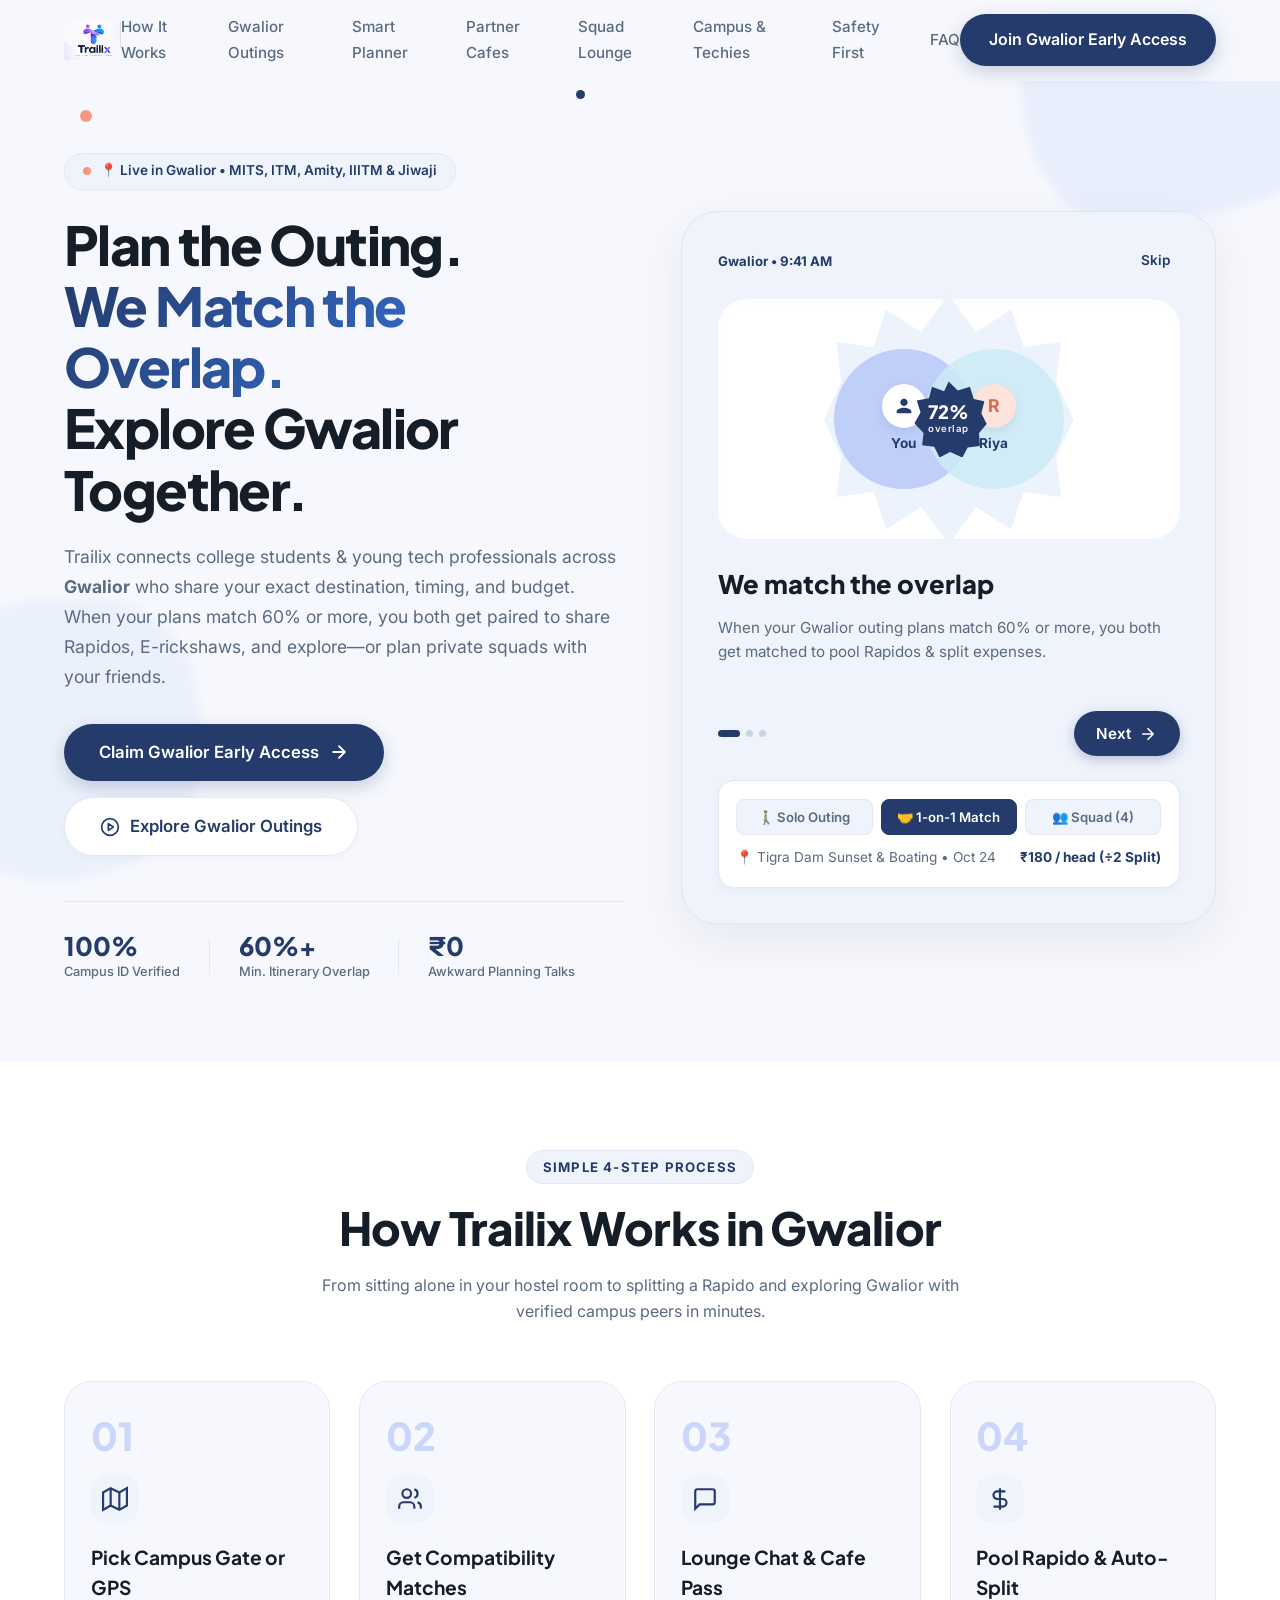
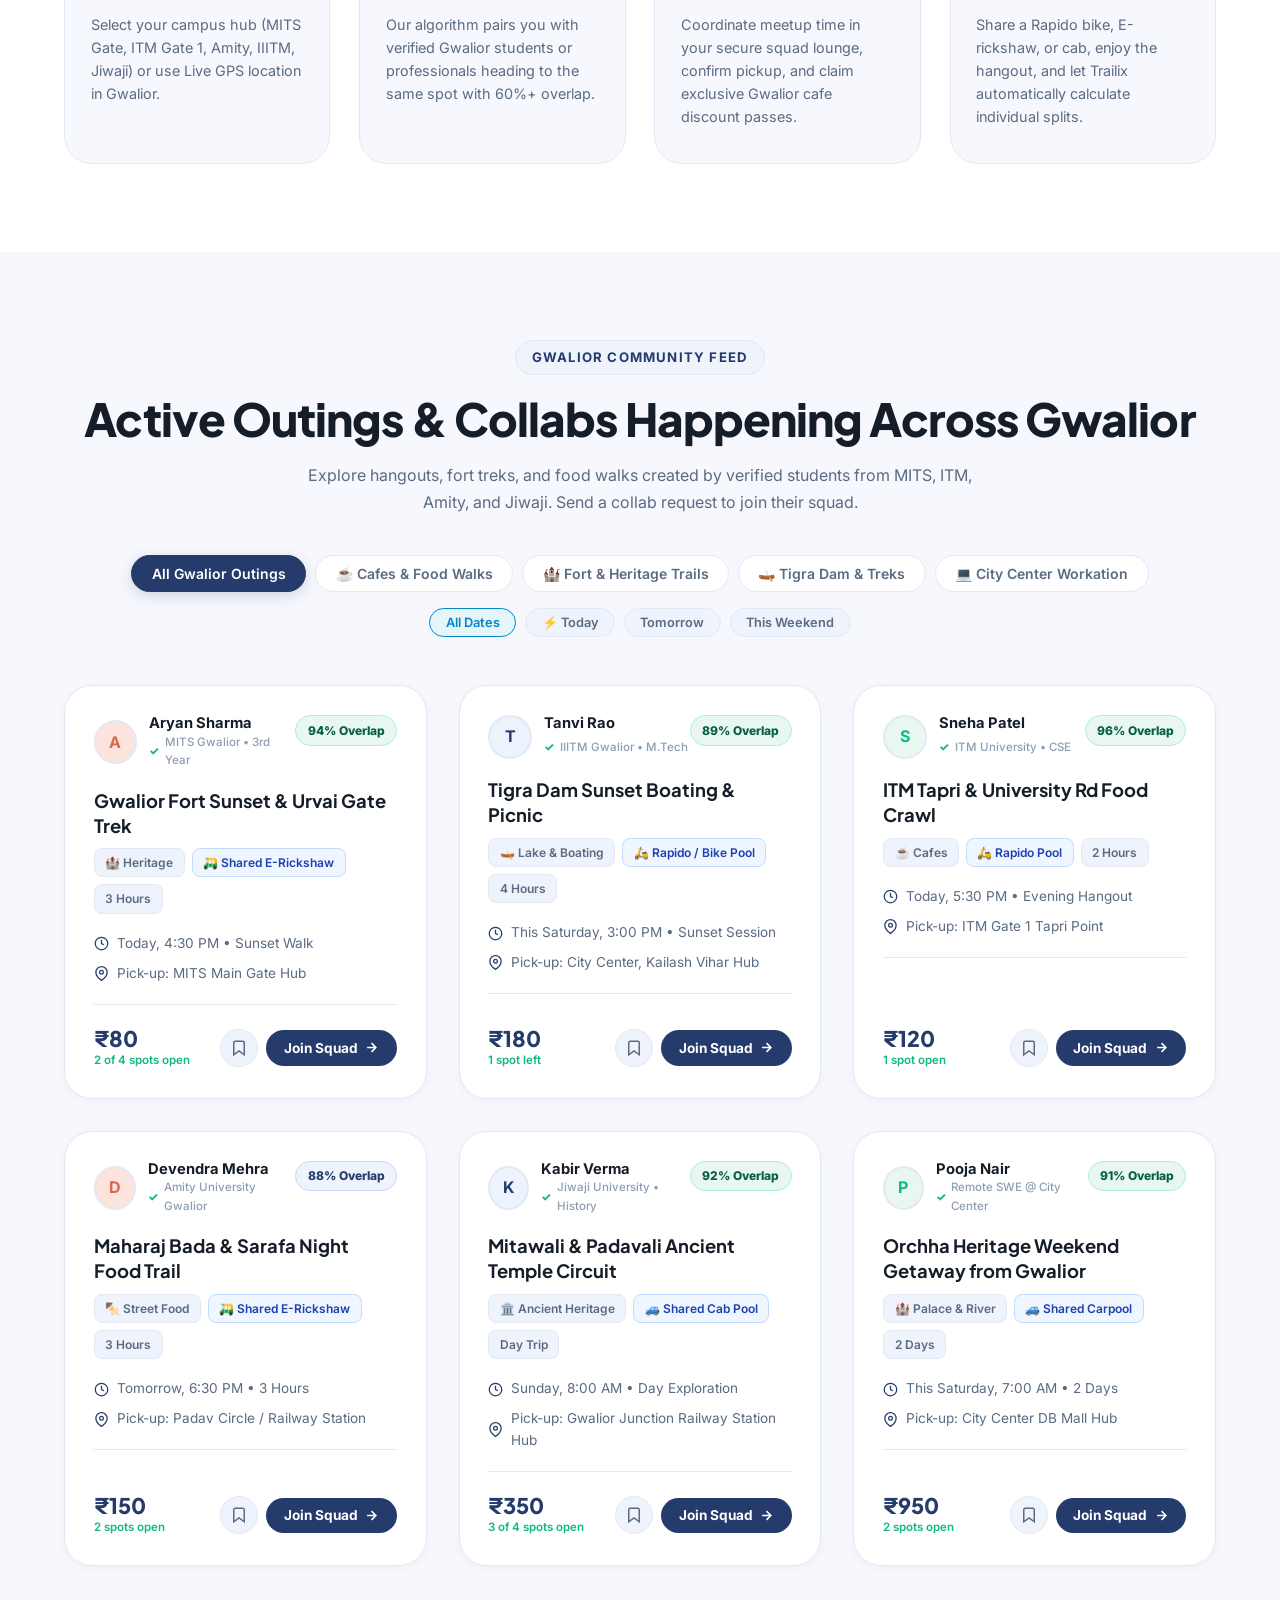
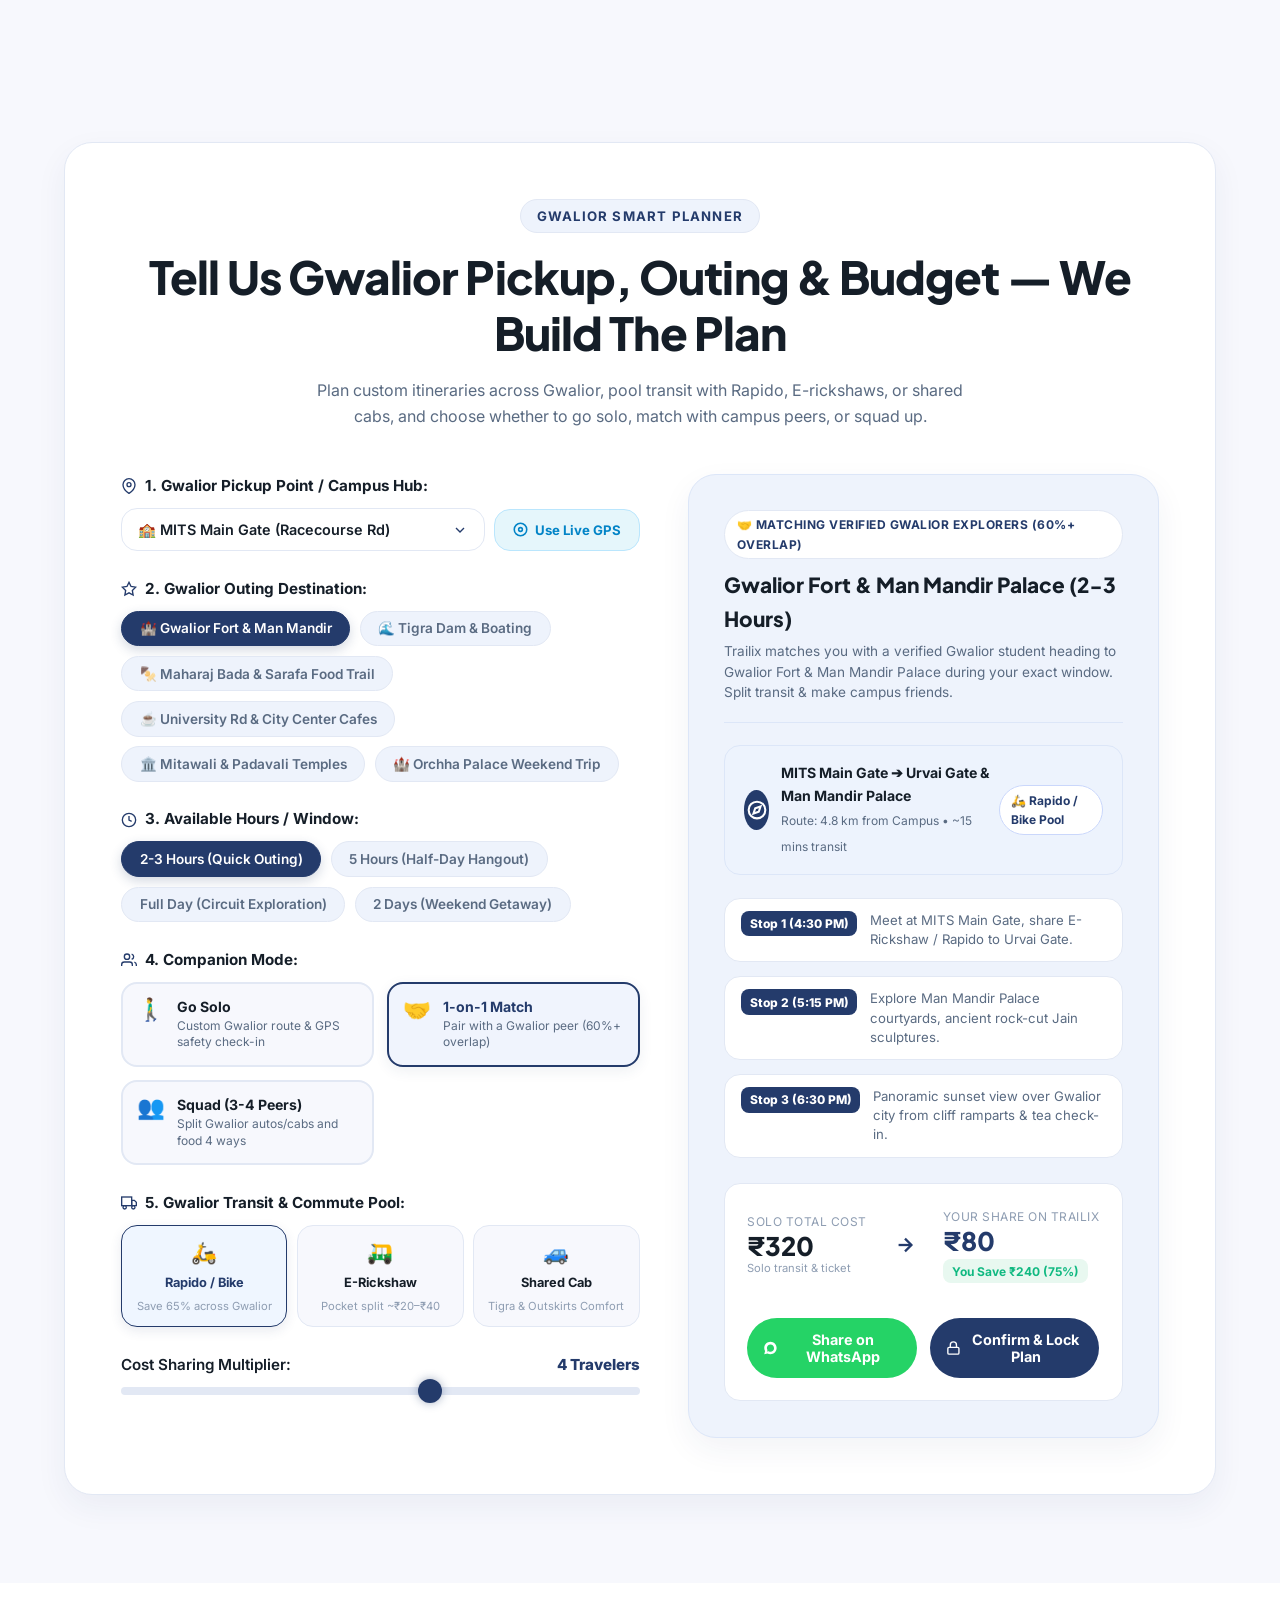
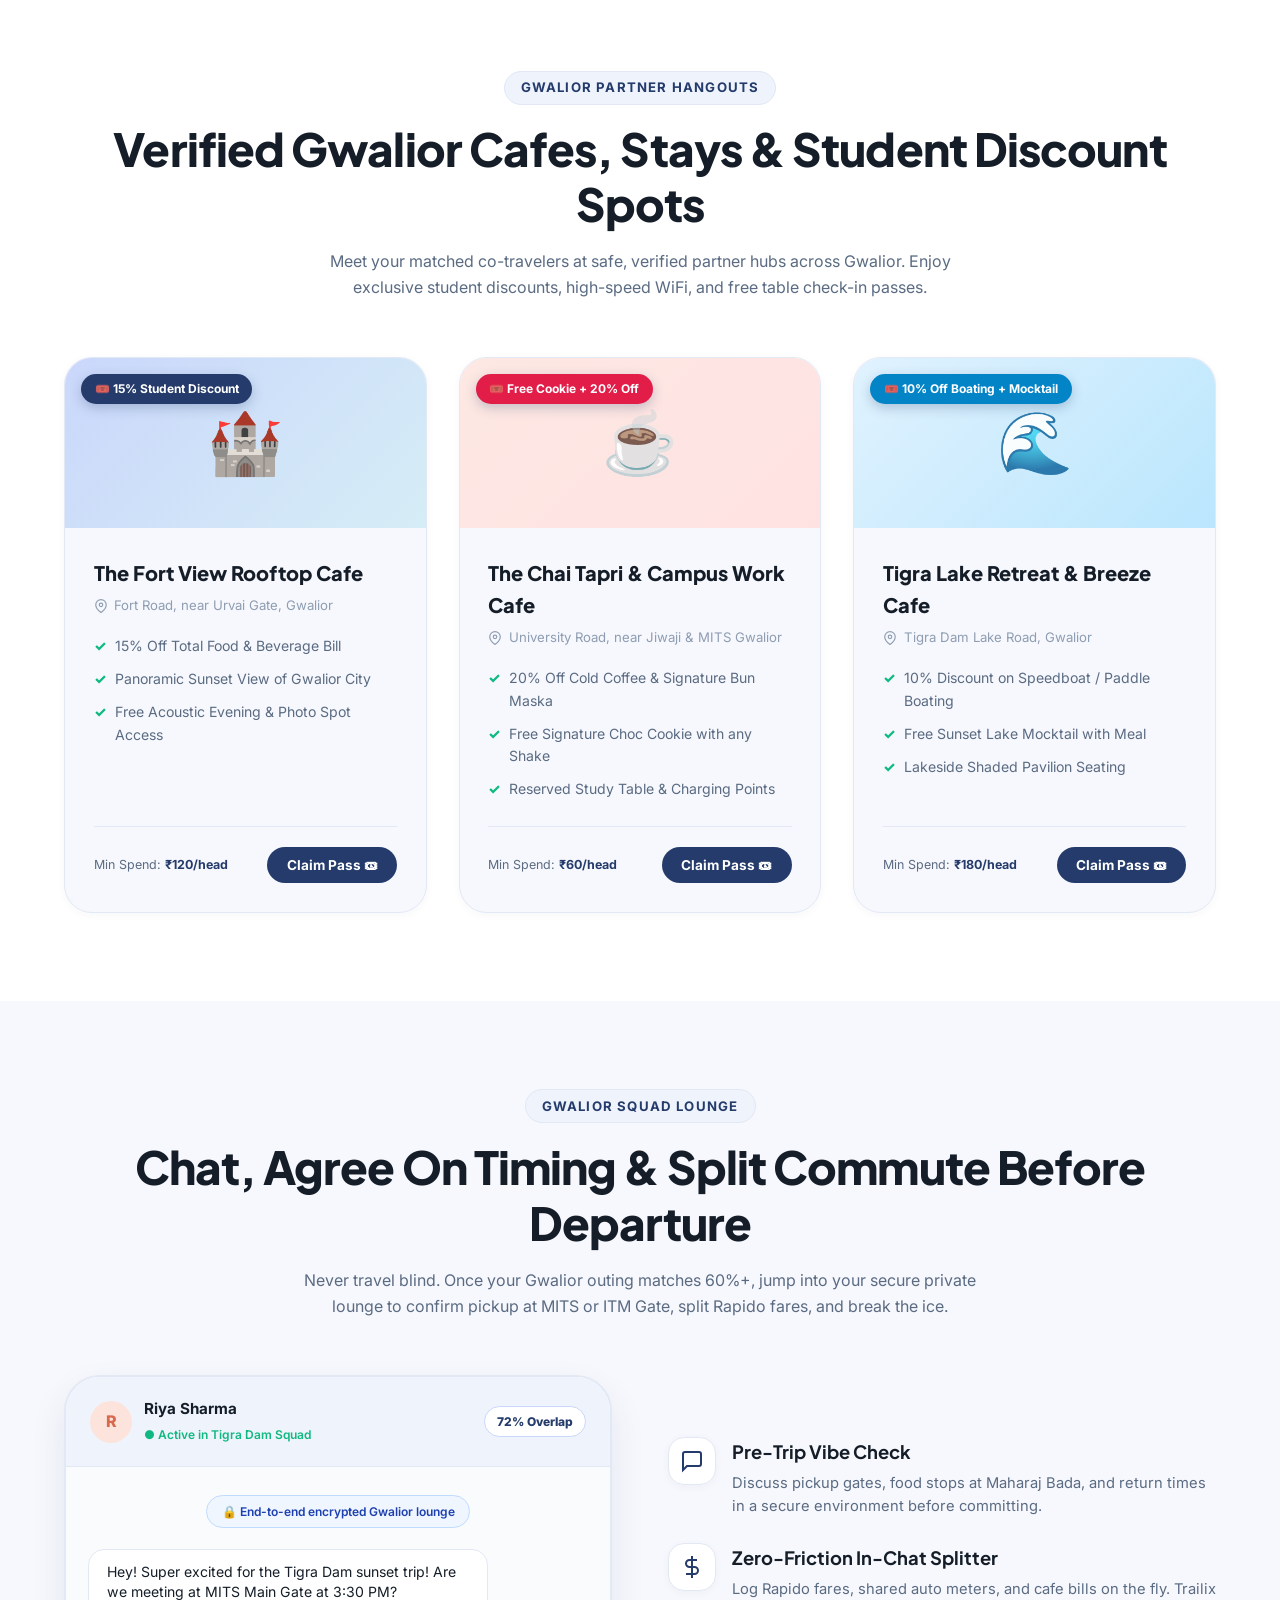
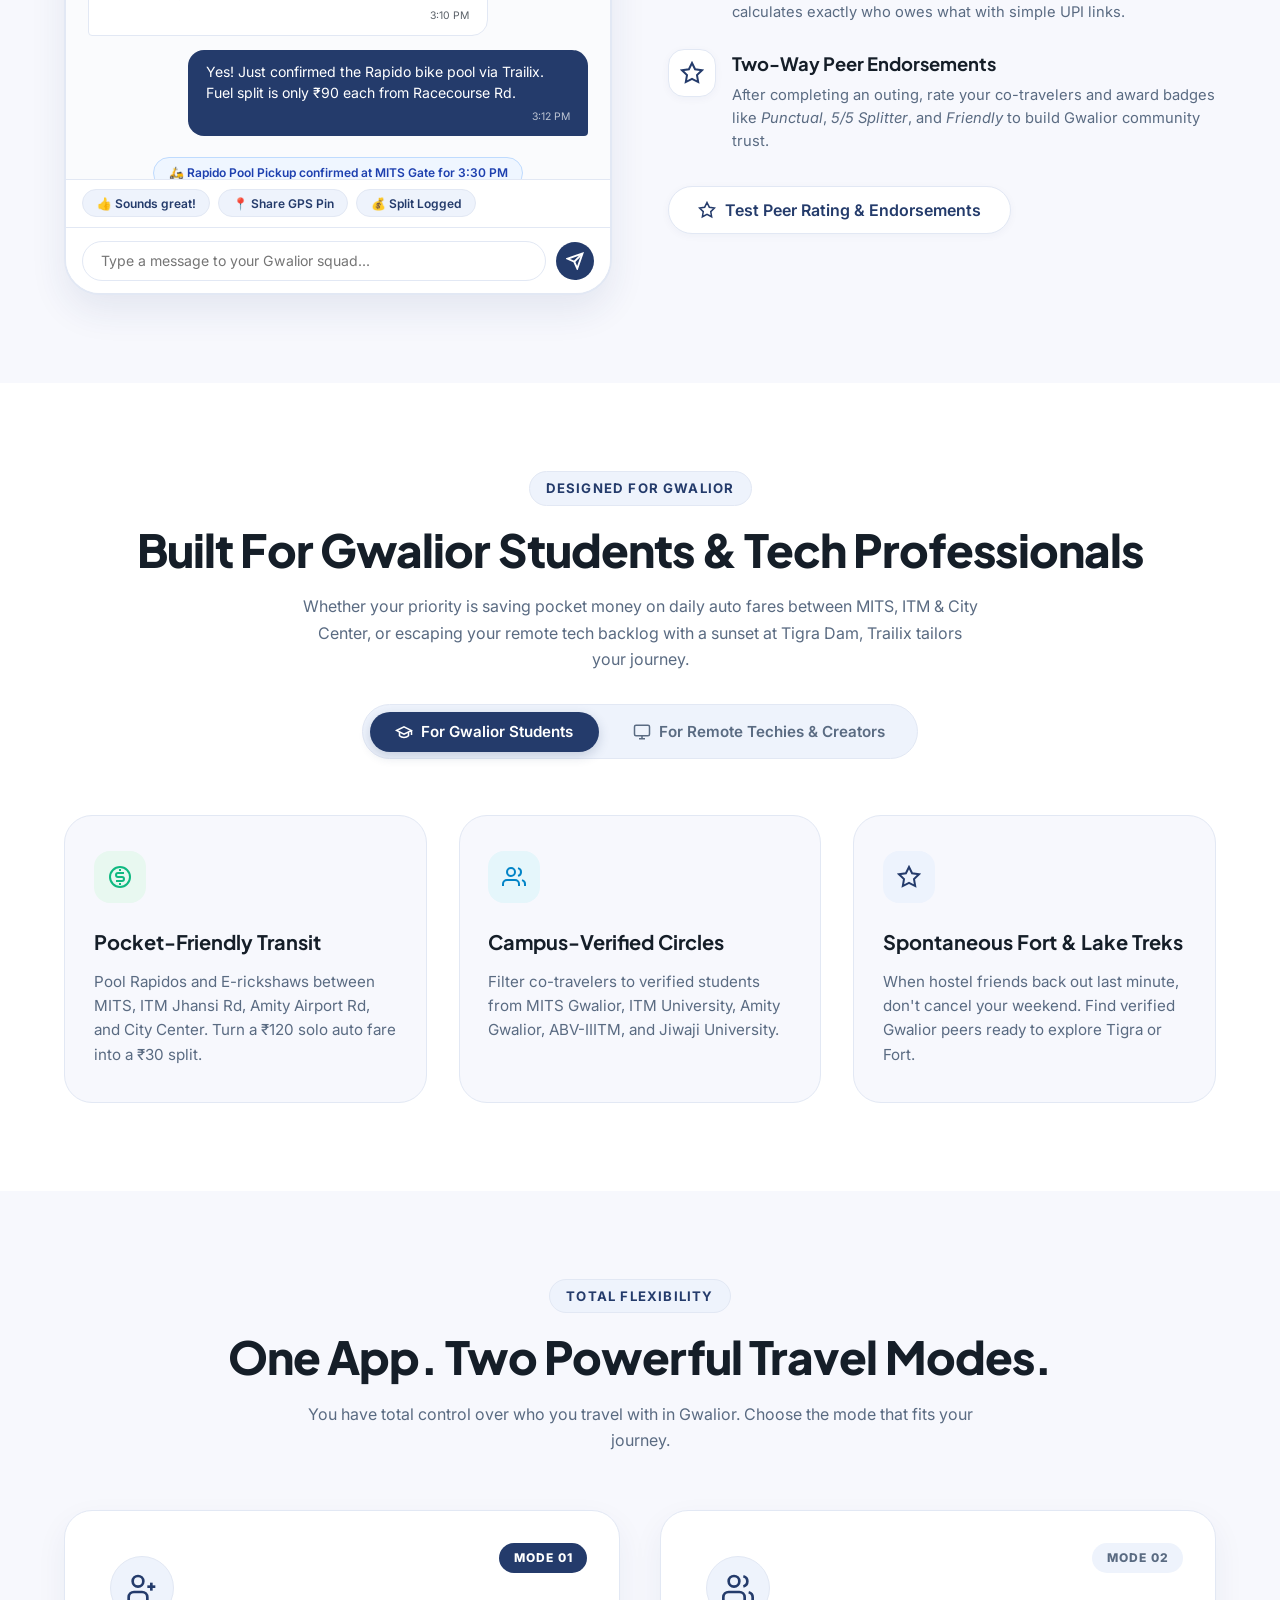
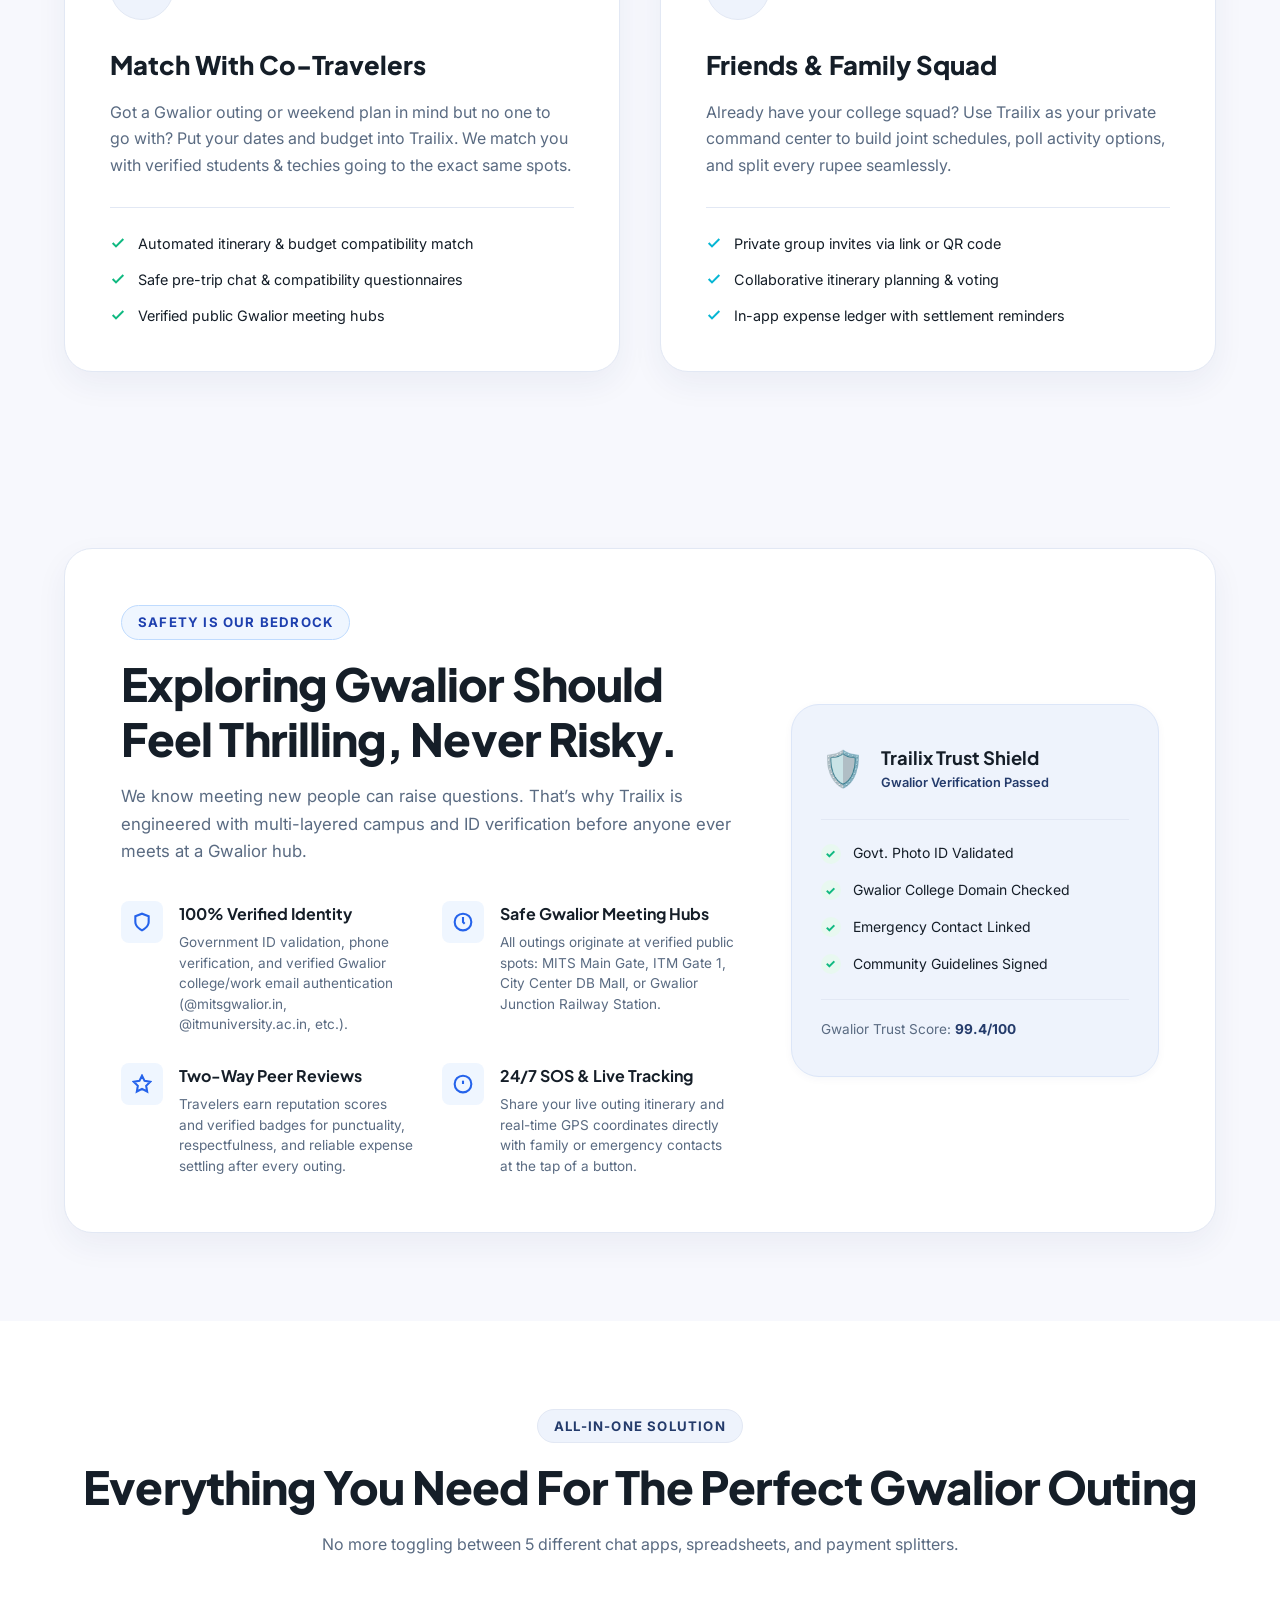
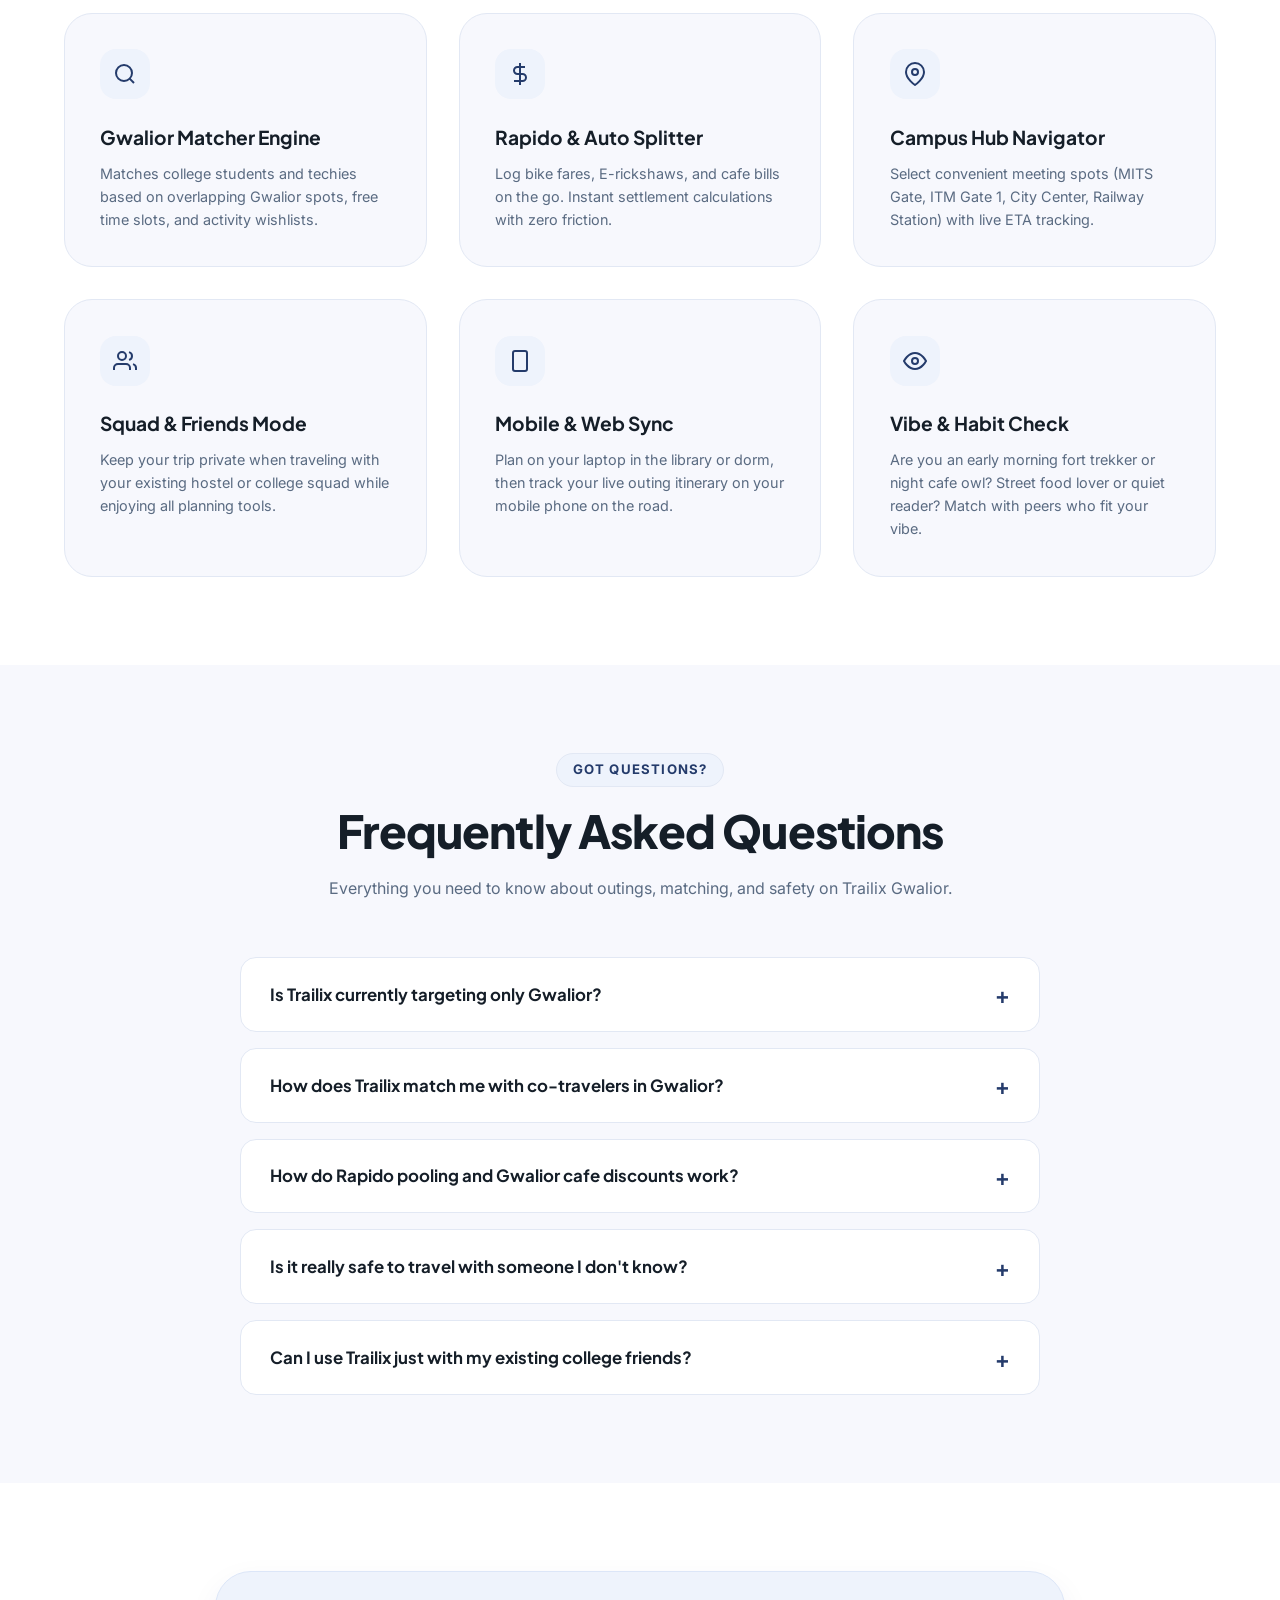
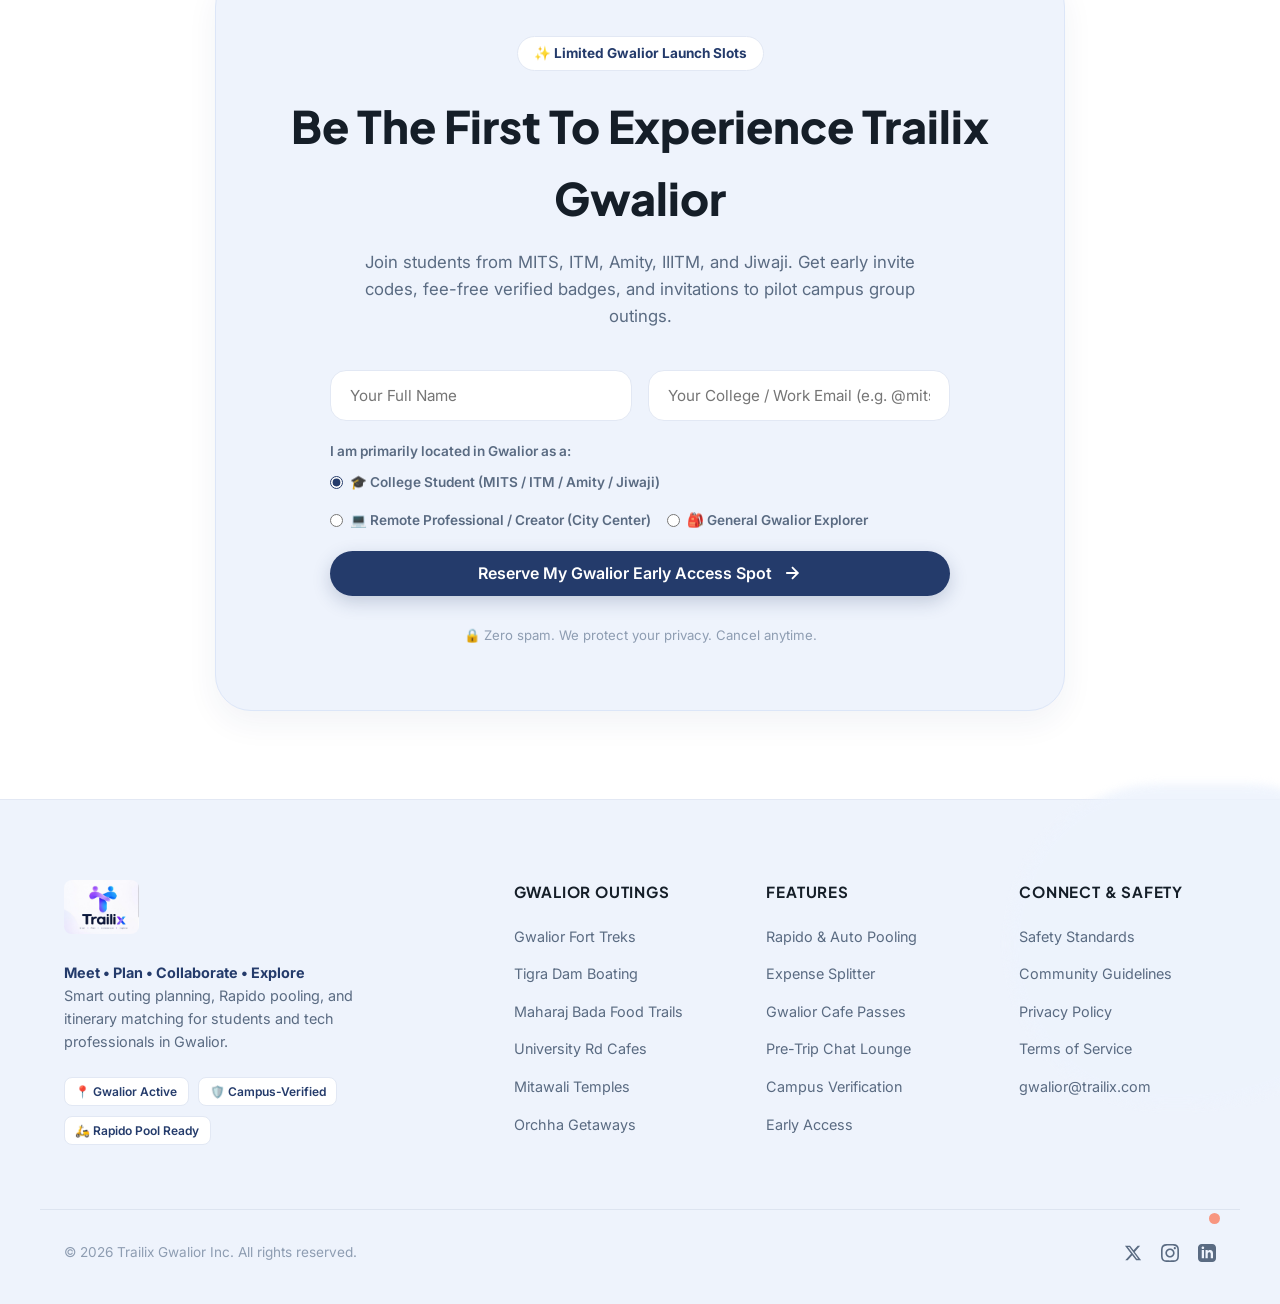
==== commit 00ac5022: "Exclusively localize Trailix for Gwalior campuses, outings, partner cafes and transit pooling" ====
--- a/Trailix/index.html
+++ b/Trailix/index.html
@@ -3,9 +3,9 @@
 <head>
   <meta charset="UTF-8">
   <meta name="viewport" content="width=device-width, initial-scale=1.0">
-  <title>Trailix — Match Outings, Split Transit Costs & Explore Together</title>
-  <meta name="description" content="Trailix connects students and tech professionals for budget outings, weekend treks, and workations. Match 60%+ overlapping itineraries, pool Rapidos/cabs, and auto-split expenses.">
-  <meta name="keywords" content="student outings, travel buddy, itinerary matching, split trip cost, rapido pool, cafe discounts, tech workation, college hangouts">
+  <title>Trailix Gwalior — Match Campus Outings, Pool Rapidos & Explore Together</title>
+  <meta name="description" content="Trailix connects students and young professionals across Gwalior (MITS, ITM, Amity, IIITM, Jiwaji) for budget outings, weekend getaways to Tigra Dam & Fort, and transit pooling.">
+  <meta name="keywords" content="Gwalior student outings, MITS Gwalior travel, ITM University hangouts, Gwalior Fort trek, Tigra Dam boating, Rapido pool Gwalior, City Center cafes Gwalior">
   
   <!-- Favicon -->
   <link rel="icon" type="image/jpeg" href="assets/logo.jpeg">
@@ -32,26 +32,27 @@
   <header class="site-header" id="header">
     <div class="container header-container">
       <a href="#" class="brand-logo" aria-label="Trailix Home">
-        <img src="assets/logo.jpeg" alt="Trailix — Meet, Plan, Collaborate, Explore" class="logo-img" id="mainLogo">
+        <img src="assets/logo.jpeg" alt="Trailix Gwalior — Meet, Plan, Collaborate, Explore" class="logo-img" id="mainLogo">
       </a>
 
       <nav class="nav-menu" id="navMenu">
         <ul class="nav-list">
           <li><a href="#how-it-works" class="nav-link">How It Works</a></li>
-          <li><a href="#outings-feed" class="nav-link">Explore Outings</a></li>
+          <li><a href="#outings-feed" class="nav-link">Gwalior Outings</a></li>
           <li><a href="#planner" class="nav-link">Smart Planner</a></li>
           <li><a href="#partner-spots" class="nav-link">Partner Cafes</a></li>
           <li><a href="#squad-chat" class="nav-link">Squad Lounge</a></li>
+          <li><a href="#audiences" class="nav-link">Campus & Techies</a></li>
           <li><a href="#safety" class="nav-link">Safety First</a></li>
           <li><a href="#faq" class="nav-link">FAQ</a></li>
         </ul>
         <div class="mobile-cta-wrapper">
-          <a href="#waitlist" class="btn btn-primary btn-sm mobile-cta">Join Early Access</a>
+          <a href="#waitlist" class="btn btn-primary btn-sm mobile-cta">Join Gwalior Early Access</a>
         </div>
       </nav>
 
       <div class="header-actions">
-        <a href="#waitlist" class="btn btn-primary header-cta">Join Early Access</a>
+        <a href="#waitlist" class="btn btn-primary header-cta">Join Gwalior Early Access</a>
         <button class="hamburger" id="hamburgerBtn" aria-label="Toggle navigation menu">
           <span></span>
           <span></span>
@@ -69,28 +70,28 @@
         <div class="hero-content">
           <div class="pill-badge">
             <span class="pulse-dot"></span>
-            <span>Early Access Open • App & Web Coming Soon</span>
+            <span>📍 Live in Gwalior • MITS, ITM, Amity, IIITM & Jiwaji</span>
           </div>
 
           <h1 class="hero-title">
             Plan the Outing. <br>
             <span class="gradient-text">We Match the Overlap.</span> <br>
-            Explore Together.
+            Explore Gwalior Together.
           </h1>
 
           <p class="hero-description">
-            Trailix connects students & tech professionals with verified co-travelers who share your exact destination, timing, and budget. When your plans match 60% or more, you both get paired—or easily plan private squads with friends.
+            Trailix connects college students & young tech professionals across <strong>Gwalior</strong> who share your exact destination, timing, and budget. When your plans match 60% or more, you both get paired to share Rapidos, E-rickshaws, and explore—or plan private squads with your friends.
           </p>
 
           <!-- Quick Action Buttons -->
           <div class="hero-buttons">
             <a href="#waitlist" class="btn btn-primary btn-lg">
-              <span>Claim Free Early Access</span>
+              <span>Claim Gwalior Early Access</span>
               <svg width="20" height="20" viewBox="0 0 24 24" fill="none" stroke="currentColor" stroke-width="2.2" stroke-linecap="round" stroke-linejoin="round"><path d="M5 12h14M12 5l7 7-7 7"/></svg>
             </a>
             <a href="#outings-feed" class="btn btn-outline btn-lg">
               <svg width="20" height="20" viewBox="0 0 24 24" fill="none" stroke="currentColor" stroke-width="2" stroke-linecap="round" stroke-linejoin="round"><circle cx="12" cy="12" r="10"/><polygon points="10 8 16 12 10 16 10 8"/></svg>
-              <span>Explore Live Outings</span>
+              <span>Explore Gwalior Outings</span>
             </a>
           </div>
 
@@ -98,7 +99,7 @@
           <div class="hero-stats">
             <div class="stat-item">
               <span class="stat-number">100%</span>
-              <span class="stat-label">ID Verified Profiles</span>
+              <span class="stat-label">Campus ID Verified</span>
             </div>
             <div class="stat-divider"></div>
             <div class="stat-item">
@@ -113,12 +114,12 @@
           </div>
         </div>
 
-        <!-- HERO APP SCREEN SHOWCASE (Direct recreation from the Trailix App) -->
+        <!-- HERO APP SCREEN SHOWCASE (Trailix Overlap Screen) -->
         <div class="hero-visual">
           <div class="app-screen-card">
             
             <div class="app-screen-header">
-              <span class="app-screen-time">9:41</span>
+              <span class="app-screen-time">Gwalior • 9:41 AM</span>
               <a href="#waitlist" class="app-screen-skip">Skip</a>
             </div>
 
@@ -138,7 +139,7 @@
                 </div>
 
                 <!-- Starburst Overlap Badge -->
-                <div class="overlap-starburst" id="overlapBadge" title="Click to preview another match!">
+                <div class="overlap-starburst" id="overlapBadge" title="Click to preview another Gwalior match!">
                   <span class="overlap-percentage" id="overlapPercentage">72%</span>
                   <span class="overlap-subtext">overlap</span>
                 </div>
@@ -154,7 +155,7 @@
             <!-- App Screen Content -->
             <div class="app-screen-content">
               <h3 class="app-screen-headline">We match the overlap</h3>
-              <p class="app-screen-subtext">When your itineraries match 60% or more, you both get matched to split transit & explore.</p>
+              <p class="app-screen-subtext">When your Gwalior outing plans match 60% or more, you both get matched to pool Rapidos & split expenses.</p>
 
               <!-- App Screen Footer Stepper & Next Button -->
               <div class="app-screen-footer">
@@ -175,13 +176,13 @@
             <!-- Live Interactive Trip Matcher Toggle inside Card -->
             <div class="hero-planner-preview">
               <div class="planner-toggle-row">
-                <button class="chip" data-mode="solo">🚶‍♂️ Go Solo</button>
+                <button class="chip" data-mode="solo">🚶‍♂️ Solo Outing</button>
                 <button class="chip active" data-mode="match">🤝 1-on-1 Match</button>
                 <button class="chip" data-mode="squad">👥 Squad (4)</button>
               </div>
               <div class="planner-trip-summary" id="plannerSummary">
-                <span>📍 Manali, Himalayas • Oct 24-28</span>
-                <strong>₹3,000 / head (÷4 Split)</strong>
+                <span>📍 Tigra Dam Sunset & Boating • Oct 24</span>
+                <strong>₹180 / head (÷2 Split)</strong>
               </div>
             </div>
 
@@ -197,8 +198,8 @@
         
         <div class="section-header text-center">
           <span class="section-tag">Simple 4-Step Process</span>
-          <h2 class="section-title">How Trailix Works</h2>
-          <p class="section-subtitle">From solo idea to splitting a cab and exploring with verified co-travelers in minutes.</p>
+          <h2 class="section-title">How Trailix Works in Gwalior</h2>
+          <p class="section-subtitle">From sitting alone in your hostel room to splitting a Rapido and exploring Gwalior with verified campus peers in minutes.</p>
         </div>
 
         <div class="steps-flow">
@@ -208,8 +209,8 @@
             <div class="step-icon">
               <svg width="26" height="26" viewBox="0 0 24 24" fill="none" stroke="currentColor" stroke-width="2"><polygon points="1 6 1 22 8 18 16 22 23 18 23 2 16 6 8 2 1 6"/><line x1="8" y1="2" x2="8" y2="18"/><line x1="16" y1="6" x2="16" y2="22"/></svg>
             </div>
-            <h4>Input Location & Budget</h4>
-            <p>Pick your campus hub or GPS point, select your available time window, and target budget per person.</p>
+            <h4>Pick Campus Gate or GPS</h4>
+            <p>Select your campus hub (MITS Gate, ITM Gate 1, Amity, IIITM, Jiwaji) or use Live GPS location in Gwalior.</p>
           </div>
 
           <!-- Step 2 -->
@@ -219,7 +220,7 @@
               <svg width="26" height="26" viewBox="0 0 24 24" fill="none" stroke="currentColor" stroke-width="2"><path d="M16 21v-2a4 4 0 0 0-4-4H6a4 4 0 0 0-4 4v2"/><circle cx="9" cy="7" r="4"/><path d="M22 21v-2a4 4 0 0 0-3-3.87"/><path d="M16 3.13a4 4 0 0 1 0 7.75"/></svg>
             </div>
             <h4>Get Compatibility Matches</h4>
-            <p>Our algorithm matches you with verified peers heading in the same direction with a 60%+ itinerary overlap.</p>
+            <p>Our algorithm pairs you with verified Gwalior students or professionals heading to the same spot with 60%+ overlap.</p>
           </div>
 
           <!-- Step 3 -->
@@ -228,8 +229,8 @@
             <div class="step-icon">
               <svg width="26" height="26" viewBox="0 0 24 24" fill="none" stroke="currentColor" stroke-width="2"><path d="M21 15a2 2 0 0 1-2 2H7l-4 4V5a2 2 0 0 1 2-2h14a2 2 0 0 1 2 2z"/></svg>
             </div>
-            <h4>Lounge Chat & Lock Plan</h4>
-            <p>Chat inside the secure pre-trip squad lounge, confirm pickup spot, and claim partner cafe discounts.</p>
+            <h4>Lounge Chat & Cafe Pass</h4>
+            <p>Coordinate meetup time in your secure squad lounge, confirm pickup, and claim exclusive Gwalior cafe discount passes.</p>
           </div>
 
           <!-- Step 4 -->
@@ -238,33 +239,33 @@
             <div class="step-icon">
               <svg width="26" height="26" viewBox="0 0 24 24" fill="none" stroke="currentColor" stroke-width="2"><path d="M12 2v20M17 5H9.5a3.5 3.5 0 0 0 0 7h5a3.5 3.5 0 0 1 0 7H6"/></svg>
             </div>
-            <h4>Pool Transit & Auto-Split</h4>
-            <p>Share a Rapido, Auto, or Cab, enjoy the outing, and let Trailix automatically calculate individual splits.</p>
+            <h4>Pool Rapido & Auto-Split</h4>
+            <p>Share a Rapido bike, E-rickshaw, or cab, enjoy the hangout, and let Trailix automatically calculate individual splits.</p>
           </div>
         </div>
 
       </div>
     </section>
 
-    <!-- COMMUNITY OUTINGS & COLLAB FEED (INSPIRED BY MEETRA) -->
+    <!-- COMMUNITY OUTINGS & COLLAB FEED (GWALIOR LOCALIZED) -->
     <section class="section outings-section" id="outings-feed">
       <div class="container">
         
         <div class="section-header text-center">
-          <span class="section-tag">Live Community Feed</span>
-          <h2 class="section-title">Active Outings & Collabs Happening Now</h2>
+          <span class="section-tag">Gwalior Community Feed</span>
+          <h2 class="section-title">Active Outings & Collabs Happening Across Gwalior</h2>
           <p class="section-subtitle">
-            Explore hangouts, treks, and workations created by verified students and tech professionals. Send a collab request to join their squad.
+            Explore hangouts, fort treks, and food walks created by verified students from MITS, ITM, Amity, and Jiwaji. Send a collab request to join their squad.
           </p>
 
           <!-- Feed Filters (Categories & Time) -->
           <div class="feed-filter-bar">
             <div class="filter-category-group" id="feedCategoryFilters">
-              <button class="filter-chip active" data-cat="all">All Outings</button>
+              <button class="filter-chip active" data-cat="all">All Gwalior Outings</button>
               <button class="filter-chip" data-cat="cafes">☕ Cafes & Food Walks</button>
-              <button class="filter-chip" data-cat="heritage">🏰 Heritage Trails</button>
-              <button class="filter-chip" data-cat="adventure">🛶 Weekend Adventures</button>
-              <button class="filter-chip" data-cat="workation">💻 Tech Workations</button>
+              <button class="filter-chip" data-cat="heritage">🏰 Fort & Heritage Trails</button>
+              <button class="filter-chip" data-cat="adventure">🛶 Tigra Dam & Treks</button>
+              <button class="filter-chip" data-cat="workation">💻 City Center Workation</button>
             </div>
 
             <div class="filter-time-group" id="feedTimeFilters">
@@ -279,8 +280,8 @@
         <!-- Outings Grid -->
         <div class="outings-grid" id="outingsGrid">
           
-          <!-- Outing Card 1 -->
-          <div class="outing-card" data-category="adventure" data-time="weekend">
+          <!-- Outing Card 1: Gwalior Fort -->
+          <div class="outing-card" data-category="heritage" data-time="today">
             <div class="outing-card-header">
               <div class="host-profile">
                 <div class="host-avatar coral">A</div>
@@ -292,35 +293,35 @@
               <span class="match-score-badge high">94% Overlap</span>
             </div>
 
-            <h3 class="outing-title">Old Manali Snow Hike & Cafe Crawl</h3>
+            <h3 class="outing-title">Gwalior Fort Sunset & Urvai Gate Trek</h3>
             
             <div class="outing-meta-tags">
-              <span class="meta-pill">🏔️ Adventure</span>
-              <span class="meta-pill transit">🚙 Shared Cab Pool</span>
-              <span class="meta-pill">3 Days</span>
+              <span class="meta-pill">🏰 Heritage</span>
+              <span class="meta-pill transit">🛺 Shared E-Rickshaw</span>
+              <span class="meta-pill">3 Hours</span>
             </div>
 
             <div class="outing-details-list">
               <div class="detail-line">
                 <svg width="15" height="15" viewBox="0 0 24 24" fill="none" stroke="currentColor" stroke-width="2"><circle cx="12" cy="12" r="10"/><polyline points="12 6 12 12 16 14"/></svg>
-                <span>Sat, 7:00 AM • 3-Day Expedition</span>
+                <span>Today, 4:30 PM • Sunset Walk</span>
               </div>
               <div class="detail-line">
                 <svg width="15" height="15" viewBox="0 0 24 24" fill="none" stroke="currentColor" stroke-width="2"><path d="M21 10c0 7-9 13-9 13s-9-6-9-13a9 9 0 0 1 18 0z"/><circle cx="12" cy="10" r="3"/></svg>
-                <span>Pick-up: Kashmiri Gate ISBT Hub</span>
+                <span>Pick-up: MITS Main Gate Hub</span>
               </div>
             </div>
 
             <div class="outing-card-footer">
               <div class="cost-split-preview">
-                <span class="cost-per-head">₹1,200</span>
+                <span class="cost-per-head">₹80</span>
                 <span class="spots-status">2 of 4 spots open</span>
               </div>
               <div class="outing-card-actions">
                 <button class="btn-bookmark" aria-label="Bookmark outing" data-id="1">
                   <svg width="18" height="18" viewBox="0 0 24 24" fill="none" stroke="currentColor" stroke-width="2"><path d="M19 21l-7-5-7 5V5a2 2 0 0 1 2-2h10a2 2 0 0 1 2 2z"/></svg>
                 </button>
-                <button class="btn-collab" data-host="Aryan Sharma" data-title="Old Manali Snow Hike & Cafe Crawl" data-match="94%" data-cost="₹1,200" data-hub="Kashmiri Gate ISBT Hub">
+                <button class="btn-collab" data-host="Aryan Sharma" data-title="Gwalior Fort Sunset & Urvai Gate Trek" data-match="94%" data-cost="₹80" data-hub="MITS Main Gate Hub">
                   <span>Join Squad</span>
                   <svg width="15" height="15" viewBox="0 0 24 24" fill="none" stroke="currentColor" stroke-width="2.5"><path d="M5 12h14M12 5l7 7-7 7"/></svg>
                 </button>
@@ -328,48 +329,48 @@
             </div>
           </div>
 
-          <!-- Outing Card 2 -->
-          <div class="outing-card" data-category="workation" data-time="tomorrow">
+          <!-- Outing Card 2: Tigra Dam -->
+          <div class="outing-card" data-category="adventure" data-time="weekend">
             <div class="outing-card-header">
               <div class="host-profile">
                 <div class="host-avatar blue">T</div>
                 <div class="host-details">
                   <strong>Tanvi Rao</strong>
-                  <span class="host-tag"><span class="verified-dot">✓</span> Remote SWE @ Tech</span>
+                  <span class="host-tag"><span class="verified-dot">✓</span> IIITM Gwalior • M.Tech</span>
                 </div>
               </div>
               <span class="match-score-badge high">89% Overlap</span>
             </div>
 
-            <h3 class="outing-title">South Goa Sunset Scooter & Beach Workation</h3>
+            <h3 class="outing-title">Tigra Dam Sunset Boating & Picnic</h3>
             
             <div class="outing-meta-tags">
-              <span class="meta-pill">💻 Workation</span>
-              <span class="meta-pill transit">🛵 Scooter Pool</span>
-              <span class="meta-pill">Work Friendly</span>
+              <span class="meta-pill">🛶 Lake & Boating</span>
+              <span class="meta-pill transit">🛵 Rapido / Bike Pool</span>
+              <span class="meta-pill">4 Hours</span>
             </div>
 
             <div class="outing-details-list">
               <div class="detail-line">
                 <svg width="15" height="15" viewBox="0 0 24 24" fill="none" stroke="currentColor" stroke-width="2"><circle cx="12" cy="12" r="10"/><polyline points="12 6 12 12 16 14"/></svg>
-                <span>Tomorrow, 4:30 PM • Sunset Session</span>
+                <span>This Saturday, 3:00 PM • Sunset Session</span>
               </div>
               <div class="detail-line">
                 <svg width="15" height="15" viewBox="0 0 24 24" fill="none" stroke="currentColor" stroke-width="2"><path d="M21 10c0 7-9 13-9 13s-9-6-9-13a9 9 0 0 1 18 0z"/><circle cx="12" cy="10" r="3"/></svg>
-                <span>Pick-up: Anjuna Beach Circle</span>
+                <span>Pick-up: City Center, Kailash Vihar Hub</span>
               </div>
             </div>
 
             <div class="outing-card-footer">
               <div class="cost-split-preview">
-                <span class="cost-per-head">₹450</span>
+                <span class="cost-per-head">₹180</span>
                 <span class="spots-status">1 spot left</span>
               </div>
               <div class="outing-card-actions">
                 <button class="btn-bookmark" aria-label="Bookmark outing" data-id="2">
                   <svg width="18" height="18" viewBox="0 0 24 24" fill="none" stroke="currentColor" stroke-width="2"><path d="M19 21l-7-5-7 5V5a2 2 0 0 1 2-2h10a2 2 0 0 1 2 2z"/></svg>
                 </button>
-                <button class="btn-collab" data-host="Tanvi Rao" data-title="South Goa Sunset Scooter & Beach Workation" data-match="89%" data-cost="₹450" data-hub="Anjuna Beach Circle">
+                <button class="btn-collab" data-host="Tanvi Rao" data-title="Tigra Dam Sunset Boating & Picnic" data-match="89%" data-cost="₹180" data-hub="City Center, Kailash Vihar Hub">
                   <span>Join Squad</span>
                   <svg width="15" height="15" viewBox="0 0 24 24" fill="none" stroke="currentColor" stroke-width="2.5"><path d="M5 12h14M12 5l7 7-7 7"/></svg>
                 </button>
@@ -377,7 +378,7 @@
             </div>
           </div>
 
-          <!-- Outing Card 3 -->
+          <!-- Outing Card 3: ITM Tapri Food Crawl -->
           <div class="outing-card" data-category="cafes" data-time="today">
             <div class="outing-card-header">
               <div class="host-profile">
@@ -390,35 +391,35 @@
               <span class="match-score-badge high">96% Overlap</span>
             </div>
 
-            <h3 class="outing-title">Campus Chai Tapri & Street Food Walk</h3>
+            <h3 class="outing-title">ITM Tapri & University Rd Food Crawl</h3>
             
             <div class="outing-meta-tags">
               <span class="meta-pill">☕ Cafes</span>
               <span class="meta-pill transit">🛵 Rapido Pool</span>
-              <span class="meta-pill">Quick Outing</span>
+              <span class="meta-pill">2 Hours</span>
             </div>
 
             <div class="outing-details-list">
               <div class="detail-line">
                 <svg width="15" height="15" viewBox="0 0 24 24" fill="none" stroke="currentColor" stroke-width="2"><circle cx="12" cy="12" r="10"/><polyline points="12 6 12 12 16 14"/></svg>
-                <span>Today, 5:30 PM • 2 Hours</span>
+                <span>Today, 5:30 PM • Evening Hangout</span>
               </div>
               <div class="detail-line">
                 <svg width="15" height="15" viewBox="0 0 24 24" fill="none" stroke="currentColor" stroke-width="2"><path d="M21 10c0 7-9 13-9 13s-9-6-9-13a9 9 0 0 1 18 0z"/><circle cx="12" cy="10" r="3"/></svg>
-                <span>Pick-up: ITM Gate 1 Tapri</span>
+                <span>Pick-up: ITM Gate 1 Tapri Point</span>
               </div>
             </div>
 
             <div class="outing-card-footer">
               <div class="cost-split-preview">
-                <span class="cost-per-head">₹180</span>
+                <span class="cost-per-head">₹120</span>
                 <span class="spots-status">1 spot open</span>
               </div>
               <div class="outing-card-actions">
                 <button class="btn-bookmark" aria-label="Bookmark outing" data-id="3">
                   <svg width="18" height="18" viewBox="0 0 24 24" fill="none" stroke="currentColor" stroke-width="2"><path d="M19 21l-7-5-7 5V5a2 2 0 0 1 2-2h10a2 2 0 0 1 2 2z"/></svg>
                 </button>
-                <button class="btn-collab" data-host="Sneha Patel" data-title="Campus Chai Tapri & Street Food Walk" data-match="96%" data-cost="₹180" data-hub="ITM Gate 1 Tapri">
+                <button class="btn-collab" data-host="Sneha Patel" data-title="ITM Tapri & University Rd Food Crawl" data-match="96%" data-cost="₹120" data-hub="ITM Gate 1 Tapri Point">
                   <span>Join Squad</span>
                   <svg width="15" height="15" viewBox="0 0 24 24" fill="none" stroke="currentColor" stroke-width="2.5"><path d="M5 12h14M12 5l7 7-7 7"/></svg>
                 </button>
@@ -426,48 +427,48 @@
             </div>
           </div>
 
-          <!-- Outing Card 4 -->
-          <div class="outing-card" data-category="heritage" data-time="today">
+          <!-- Outing Card 4: Maharaj Bada Food Walk -->
+          <div class="outing-card" data-category="cafes" data-time="tomorrow">
             <div class="outing-card-header">
               <div class="host-profile">
                 <div class="host-avatar coral">D</div>
                 <div class="host-details">
                   <strong>Devendra Mehra</strong>
-                  <span class="host-tag"><span class="verified-dot">✓</span> Amity University • BBA</span>
-                </div>
-              </div>
-              <span class="match-score-badge">87% Overlap</span>
-            </div>
-
-            <h3 class="outing-title">Sunset Heritage Walk & Fort Photography</h3>
+                  <span class="host-tag"><span class="verified-dot">✓</span> Amity University Gwalior</span>
+                </div>
+              </div>
+              <span class="match-score-badge">88% Overlap</span>
+            </div>
+
+            <h3 class="outing-title">Maharaj Bada & Sarafa Night Food Trail</h3>
             
             <div class="outing-meta-tags">
-              <span class="meta-pill">🏰 Heritage</span>
-              <span class="meta-pill transit">🛺 E-Rickshaw Share</span>
+              <span class="meta-pill">🍢 Street Food</span>
+              <span class="meta-pill transit">🛺 Shared E-Rickshaw</span>
               <span class="meta-pill">3 Hours</span>
             </div>
 
             <div class="outing-details-list">
               <div class="detail-line">
                 <svg width="15" height="15" viewBox="0 0 24 24" fill="none" stroke="currentColor" stroke-width="2"><circle cx="12" cy="12" r="10"/><polyline points="12 6 12 12 16 14"/></svg>
-                <span>Today, 4:30 PM • 3 Hours</span>
+                <span>Tomorrow, 6:30 PM • 3 Hours</span>
               </div>
               <div class="detail-line">
                 <svg width="15" height="15" viewBox="0 0 24 24" fill="none" stroke="currentColor" stroke-width="2"><path d="M21 10c0 7-9 13-9 13s-9-6-9-13a9 9 0 0 1 18 0z"/><circle cx="12" cy="10" r="3"/></svg>
-                <span>Pick-up: MITS Main Gate</span>
+                <span>Pick-up: Padav Circle / Railway Station</span>
               </div>
             </div>
 
             <div class="outing-card-footer">
               <div class="cost-split-preview">
-                <span class="cost-per-head">₹120</span>
+                <span class="cost-per-head">₹150</span>
                 <span class="spots-status">2 spots open</span>
               </div>
               <div class="outing-card-actions">
                 <button class="btn-bookmark" aria-label="Bookmark outing" data-id="4">
                   <svg width="18" height="18" viewBox="0 0 24 24" fill="none" stroke="currentColor" stroke-width="2"><path d="M19 21l-7-5-7 5V5a2 2 0 0 1 2-2h10a2 2 0 0 1 2 2z"/></svg>
                 </button>
-                <button class="btn-collab" data-host="Devendra Mehra" data-title="Sunset Heritage Walk & Fort Photography" data-match="87%" data-cost="₹120" data-hub="MITS Main Gate">
+                <button class="btn-collab" data-host="Devendra Mehra" data-title="Maharaj Bada & Sarafa Night Food Trail" data-match="88%" data-cost="₹150" data-hub="Padav Circle / Station Hub">
                   <span>Join Squad</span>
                   <svg width="15" height="15" viewBox="0 0 24 24" fill="none" stroke="currentColor" stroke-width="2.5"><path d="M5 12h14M12 5l7 7-7 7"/></svg>
                 </button>
@@ -475,48 +476,48 @@
             </div>
           </div>
 
-          <!-- Outing Card 5 -->
-          <div class="outing-card" data-category="adventure" data-time="weekend">
+          <!-- Outing Card 5: Mitawali & Padavali -->
+          <div class="outing-card" data-category="heritage" data-time="weekend">
             <div class="outing-card-header">
               <div class="host-profile">
                 <div class="host-avatar blue">K</div>
                 <div class="host-details">
                   <strong>Kabir Verma</strong>
-                  <span class="host-tag"><span class="verified-dot">✓</span> IIT Roorkee Alumni</span>
+                  <span class="host-tag"><span class="verified-dot">✓</span> Jiwaji University • History</span>
                 </div>
               </div>
               <span class="match-score-badge high">92% Overlap</span>
             </div>
 
-            <h3 class="outing-title">Rishikesh River Rafting & Cliff Jump</h3>
+            <h3 class="outing-title">Mitawali & Padavali Ancient Temple Circuit</h3>
             
             <div class="outing-meta-tags">
-              <span class="meta-pill">🛶 Adventure</span>
-              <span class="meta-pill transit">🛺 Shared Auto</span>
-              <span class="meta-pill">2 Days</span>
+              <span class="meta-pill">🏛️ Ancient Heritage</span>
+              <span class="meta-pill transit">🚙 Shared Cab Pool</span>
+              <span class="meta-pill">Day Trip</span>
             </div>
 
             <div class="outing-details-list">
               <div class="detail-line">
                 <svg width="15" height="15" viewBox="0 0 24 24" fill="none" stroke="currentColor" stroke-width="2"><circle cx="12" cy="12" r="10"/><polyline points="12 6 12 12 16 14"/></svg>
-                <span>Sunday, 8:00 AM • Weekend Trip</span>
+                <span>Sunday, 8:00 AM • Day Exploration</span>
               </div>
               <div class="detail-line">
                 <svg width="15" height="15" viewBox="0 0 24 24" fill="none" stroke="currentColor" stroke-width="2"><path d="M21 10c0 7-9 13-9 13s-9-6-9-13a9 9 0 0 1 18 0z"/><circle cx="12" cy="10" r="3"/></svg>
-                <span>Pick-up: Haridwar Station Transit Hub</span>
+                <span>Pick-up: Gwalior Junction Railway Station Hub</span>
               </div>
             </div>
 
             <div class="outing-card-footer">
               <div class="cost-split-preview">
-                <span class="cost-per-head">₹850</span>
+                <span class="cost-per-head">₹350</span>
                 <span class="spots-status">3 of 4 spots open</span>
               </div>
               <div class="outing-card-actions">
                 <button class="btn-bookmark" aria-label="Bookmark outing" data-id="5">
                   <svg width="18" height="18" viewBox="0 0 24 24" fill="none" stroke="currentColor" stroke-width="2"><path d="M19 21l-7-5-7 5V5a2 2 0 0 1 2-2h10a2 2 0 0 1 2 2z"/></svg>
                 </button>
-                <button class="btn-collab" data-host="Kabir Verma" data-title="Rishikesh River Rafting & Cliff Jump" data-match="92%" data-cost="₹850" data-hub="Haridwar Station Transit Hub">
+                <button class="btn-collab" data-host="Kabir Verma" data-title="Mitawali & Padavali Ancient Temple Circuit" data-match="92%" data-cost="₹350" data-hub="Gwalior Junction Railway Station Hub">
                   <span>Join Squad</span>
                   <svg width="15" height="15" viewBox="0 0 24 24" fill="none" stroke="currentColor" stroke-width="2.5"><path d="M5 12h14M12 5l7 7-7 7"/></svg>
                 </button>
@@ -524,48 +525,48 @@
             </div>
           </div>
 
-          <!-- Outing Card 6 -->
-          <div class="outing-card" data-category="adventure" data-time="weekend">
+          <!-- Outing Card 6: Orchha Getaway from Gwalior -->
+          <div class="outing-card" data-category="workation" data-time="weekend">
             <div class="outing-card-header">
               <div class="host-profile">
                 <div class="host-avatar green">P</div>
                 <div class="host-details">
                   <strong>Pooja Nair</strong>
-                  <span class="host-tag"><span class="verified-dot">✓</span> Product Designer • Bangalore</span>
+                  <span class="host-tag"><span class="verified-dot">✓</span> Remote SWE @ City Center</span>
                 </div>
               </div>
               <span class="match-score-badge high">91% Overlap</span>
             </div>
 
-            <h3 class="outing-title">Spiti Valley High-Pass Circuit & Camping</h3>
+            <h3 class="outing-title">Orchha Heritage Weekend Getaway from Gwalior</h3>
             
             <div class="outing-meta-tags">
-              <span class="meta-pill">🚙 4x4 Circuit</span>
-              <span class="meta-pill transit">🚙 4x4 Pool</span>
-              <span class="meta-pill">5 Days</span>
+              <span class="meta-pill">🏰 Palace & River</span>
+              <span class="meta-pill transit">🚙 Shared Carpool</span>
+              <span class="meta-pill">2 Days</span>
             </div>
 
             <div class="outing-details-list">
               <div class="detail-line">
                 <svg width="15" height="15" viewBox="0 0 24 24" fill="none" stroke="currentColor" stroke-width="2"><circle cx="12" cy="12" r="10"/><polyline points="12 6 12 12 16 14"/></svg>
-                <span>Next Friday, 6:00 AM • 5 Days</span>
+                <span>This Saturday, 7:00 AM • 2 Days</span>
               </div>
               <div class="detail-line">
                 <svg width="15" height="15" viewBox="0 0 24 24" fill="none" stroke="currentColor" stroke-width="2"><path d="M21 10c0 7-9 13-9 13s-9-6-9-13a9 9 0 0 1 18 0z"/><circle cx="12" cy="10" r="3"/></svg>
-                <span>Pick-up: Shimla Old Bus Stand Hub</span>
+                <span>Pick-up: City Center DB Mall Hub</span>
               </div>
             </div>
 
             <div class="outing-card-footer">
               <div class="cost-split-preview">
-                <span class="cost-per-head">₹2,400</span>
+                <span class="cost-per-head">₹950</span>
                 <span class="spots-status">2 spots open</span>
               </div>
               <div class="outing-card-actions">
                 <button class="btn-bookmark" aria-label="Bookmark outing" data-id="6">
                   <svg width="18" height="18" viewBox="0 0 24 24" fill="none" stroke="currentColor" stroke-width="2"><path d="M19 21l-7-5-7 5V5a2 2 0 0 1 2-2h10a2 2 0 0 1 2 2z"/></svg>
                 </button>
-                <button class="btn-collab" data-host="Pooja Nair" data-title="Spiti Valley High-Pass Circuit & Camping" data-match="91%" data-cost="₹2,400" data-hub="Shimla Old Bus Stand Hub">
+                <button class="btn-collab" data-host="Pooja Nair" data-title="Orchha Heritage Weekend Getaway from Gwalior" data-match="91%" data-cost="₹950" data-hub="City Center DB Mall Hub">
                   <span>Join Squad</span>
                   <svg width="15" height="15" viewBox="0 0 24 24" fill="none" stroke="currentColor" stroke-width="2.5"><path d="M5 12h14M12 5l7 7-7 7"/></svg>
                 </button>
@@ -578,16 +579,16 @@
       </div>
     </section>
 
-    <!-- SMART OUTING & SAVINGS PLANNER (ENHANCED WITH MEETRA) -->
+    <!-- SMART OUTING & SAVINGS PLANNER (GWALIOR LOCALIZED) -->
     <section class="section calculator-section" id="planner">
       <div class="container">
         <div class="calculator-card glass-panel">
           
           <div class="calc-header text-center">
-            <span class="section-tag">Smart Economics & Planner</span>
-            <h2 class="section-title">Tell Us Location, Time & Budget — We Build The Outing</h2>
+            <span class="section-tag">Gwalior Smart Planner</span>
+            <h2 class="section-title">Tell Us Gwalior Pickup, Outing & Budget — We Build The Plan</h2>
             <p class="section-subtitle">
-              Plan custom itineraries, pool transit with Rapido / Cabs, and choose whether to go solo, match with verified co-travelers, or squad up with friends.
+              Plan custom itineraries across Gwalior, pool transit with Rapido, E-rickshaws, or shared cabs, and choose whether to go solo, match with campus peers, or squad up.
             </p>
           </div>
 
@@ -596,21 +597,22 @@
             <!-- LEFT: USER INPUTS -->
             <div class="planner-inputs-col">
               
-              <!-- 1. Start Location + Live GPS -->
+              <!-- 1. Start Location + Live GPS (Gwalior Hubs) -->
               <div class="planner-control-group">
                 <label class="control-label">
                   <svg width="16" height="16" viewBox="0 0 24 24" fill="none" stroke="currentColor" stroke-width="2"><path d="M21 10c0 7-9 13-9 13s-9-6-9-13a9 9 0 0 1 18 0z"/><circle cx="12" cy="10" r="3"/></svg>
-                  <span>1. Start Location / Hub:</span>
+                  <span>1. Gwalior Pickup Point / Campus Hub:</span>
                 </label>
                 <div class="location-input-row">
                   <div class="location-select-wrap">
                     <select id="startLocationSelect" class="location-select">
-                      <option value="MITS Main Gate" selected>🏫 MITS Main Gate</option>
-                      <option value="ITM Gate 1">🏫 ITM Gate 1 Tapri</option>
-                      <option value="University Rd">📍 University Rd Hub</option>
-                      <option value="City Center">🏙️ City Center Circle</option>
-                      <option value="Delhi ISBT Hub">🚌 Delhi Kashmiri Gate ISBT</option>
-                      <option value="Goa Airport Hub">✈️ Goa Airport Hub</option>
+                      <option value="MITS Main Gate" selected>🏫 MITS Main Gate (Racecourse Rd)</option>
+                      <option value="ITM Gate 1">🏫 ITM University Gate 1 (Jhansi Rd)</option>
+                      <option value="Amity Gate">🏫 Amity University Gate (Airport Rd)</option>
+                      <option value="IIITM Gate">🏫 ABV-IIITM Gate (Morena Link Rd)</option>
+                      <option value="Jiwaji Hub">🏫 Jiwaji University Hub (Mahalgaon)</option>
+                      <option value="City Center">🏙️ City Center (DB Mall / Kailash Vihar)</option>
+                      <option value="Padav Station">🚉 Gwalior Junction Railway Station (Padav)</option>
                     </select>
                   </div>
                   <button type="button" class="btn-gps" id="btnGps">
@@ -619,23 +621,23 @@
                   </button>
                 </div>
                 <div class="gps-status-indicator" id="gpsStatus">
-                  <span>📍 GPS Linked: 26.2183° N, 78.1828° E (Accuracy: ±6m)</span>
-                </div>
-              </div>
-
-              <!-- 2. Destination / Outing Mood -->
+                  <span>📍 GPS Linked: 26.2183° N, 78.1828° E (Gwalior Accuracy: ±6m)</span>
+                </div>
+              </div>
+
+              <!-- 2. Destination / Outing Mood in Gwalior -->
               <div class="planner-control-group">
                 <label class="control-label">
                   <svg width="16" height="16" viewBox="0 0 24 24" fill="none" stroke="currentColor" stroke-width="2"><polygon points="12 2 15.09 8.26 22 9.27 17 14.14 18.18 21.02 12 17.77 5.82 21.02 7 14.14 2 9.27 8.91 8.26 12 2"/></svg>
-                  <span>2. Outing Mood & Destination:</span>
+                  <span>2. Gwalior Outing Destination:</span>
                 </label>
                 <div class="planner-chip-group" id="destChips">
-                  <button type="button" class="plan-chip active" data-dest="manali">🏔️ Manali Snow Hike</button>
-                  <button type="button" class="plan-chip" data-dest="goa">🏖️ Goa Sunset Coliving</button>
-                  <button type="button" class="plan-chip" data-dest="rishikesh">🛶 Rishikesh River Camp</button>
-                  <button type="button" class="plan-chip" data-dest="spiti">🚙 Spiti 4x4 Circuit</button>
-                  <button type="button" class="plan-chip" data-dest="foodtrail">☕ Campus Food & Cafe Trail</button>
-                  <button type="button" class="plan-chip" data-dest="heritage">🏰 Fort Heritage Walk</button>
+                  <button type="button" class="plan-chip active" data-dest="fort">🏰 Gwalior Fort & Man Mandir</button>
+                  <button type="button" class="plan-chip" data-dest="tigra">🌊 Tigra Dam & Boating</button>
+                  <button type="button" class="plan-chip" data-dest="foodtrail">🍢 Maharaj Bada & Sarafa Food Trail</button>
+                  <button type="button" class="plan-chip" data-dest="cafes">☕ University Rd & City Center Cafes</button>
+                  <button type="button" class="plan-chip" data-dest="mitawali">🏛️ Mitawali & Padavali Temples</button>
+                  <button type="button" class="plan-chip" data-dest="orchha">🏰 Orchha Palace Weekend Trip</button>
                 </div>
               </div>
 
@@ -646,14 +648,14 @@
                   <span>3. Available Hours / Window:</span>
                 </label>
                 <div class="planner-chip-group" id="timeChips">
-                  <button type="button" class="plan-chip active" data-days="3">3 Days (Weekend Trek)</button>
-                  <button type="button" class="plan-chip" data-days="5">5 Days (Expedition)</button>
-                  <button type="button" class="plan-chip" data-days="7">7 Days (Tech Workation)</button>
-                  <button type="button" class="plan-chip" data-days="1">3-5 Hours (Quick Hangout)</button>
-                </div>
-              </div>
-
-              <!-- 4. Companion Mode (Direct from Meetra) -->
+                  <button type="button" class="plan-chip active" data-days="1">2-3 Hours (Quick Outing)</button>
+                  <button type="button" class="plan-chip" data-days="2">5 Hours (Half-Day Hangout)</button>
+                  <button type="button" class="plan-chip" data-days="3">Full Day (Circuit Exploration)</button>
+                  <button type="button" class="plan-chip" data-days="4">2 Days (Weekend Getaway)</button>
+                </div>
+              </div>
+
+              <!-- 4. Companion Mode -->
               <div class="planner-control-group">
                 <label class="control-label">
                   <svg width="16" height="16" viewBox="0 0 24 24" fill="none" stroke="currentColor" stroke-width="2"><path d="M17 21v-2a4 4 0 0 0-4-4H5a4 4 0 0 0-4 4v2"/><circle cx="9" cy="7" r="4"/><path d="M23 21v-2a4 4 0 0 0-3-3.87"/><path d="M16 3.13a4 4 0 0 1 0 7.75"/></svg>
@@ -664,47 +666,47 @@
                     <span class="comp-icon">🚶‍♂️</span>
                     <div class="comp-text">
                       <strong>Go Solo</strong>
-                      <small>Custom route, solo safety & GPS check-in</small>
+                      <small>Custom Gwalior route & GPS safety check-in</small>
                     </div>
                   </button>
                   <button type="button" class="companion-btn active" data-companion="unknown">
                     <span class="comp-icon">🤝</span>
                     <div class="comp-text">
                       <strong>1-on-1 Match</strong>
-                      <small>Pair with a verified 60%+ overlap peer</small>
+                      <small>Pair with a Gwalior peer (60%+ overlap)</small>
                     </div>
                   </button>
                   <button type="button" class="companion-btn" data-companion="squad">
                     <span class="comp-icon">👥</span>
                     <div class="comp-text">
-                      <strong>Squad (3-4 Explorers)</strong>
-                      <small>Split cabs, homestays & bills 4 ways</small>
+                      <strong>Squad (3-4 Peers)</strong>
+                      <small>Split Gwalior autos/cabs and food 4 ways</small>
                     </div>
                   </button>
                 </div>
               </div>
 
-              <!-- 5. Transit & Commute Pool Option (from Meetra) -->
+              <!-- 5. Transit & Commute Pool in Gwalior -->
               <div class="planner-control-group">
                 <label class="control-label">
                   <svg width="16" height="16" viewBox="0 0 24 24" fill="none" stroke="currentColor" stroke-width="2"><rect x="1" y="3" width="15" height="13"></rect><polygon points="16 8 20 8 23 11 23 16 16 16 16 8"></polygon><circle cx="5.5" cy="18.5" r="2.5"></circle><circle cx="18.5" cy="18.5" r="2.5"></circle></svg>
-                  <span>5. Transit & Commute Pool:</span>
+                  <span>5. Gwalior Transit & Commute Pool:</span>
                 </label>
                 <div class="transit-chip-group" id="transitChips">
                   <div class="transit-chip active" data-transit="rapido">
                     <span class="transit-emoji">🛵</span>
                     <strong>Rapido / Bike</strong>
-                    <small>Save 65% on fuel</small>
+                    <small>Save 65% across Gwalior</small>
                   </div>
                   <div class="transit-chip" data-transit="auto">
                     <span class="transit-emoji">🛺</span>
                     <strong>E-Rickshaw</strong>
-                    <small>Pocket split ~₹40</small>
+                    <small>Pocket split ~₹20–₹40</small>
                   </div>
                   <div class="transit-chip" data-transit="cab">
                     <span class="transit-emoji">🚙</span>
                     <strong>Shared Cab</strong>
-                    <small>Shared comfort</small>
+                    <small>Tigra & Outskirts Comfort</small>
                   </div>
                 </div>
               </div>
@@ -729,8 +731,8 @@
                   <span class="itinerary-mode-pill" id="itineraryModeBadge">
                     🧭 Matching Verified Explorers (60%+ Overlap)
                   </span>
-                  <h3 id="itineraryTitle">Manali Weekend Getaway (3 Days)</h3>
-                  <p id="itineraryDesc">Custom planned for co-travelers with identical dates & budget, meeting at verified departure hub.</p>
+                  <h3 id="itineraryTitle">Gwalior Fort & Man Mandir Palace (3 Hours)</h3>
+                  <p id="itineraryDesc">Custom planned for Gwalior students with matching departure and budget, pooling transit from campus gate.</p>
                 </div>
 
                 <!-- Route Map Preview Banner -->
@@ -740,8 +742,8 @@
                       <svg width="20" height="20" viewBox="0 0 24 24" fill="none" stroke="currentColor" stroke-width="2.5"><circle cx="12" cy="12" r="10"/><polygon points="16.24 7.76 14.12 14.12 7.76 16.24 9.88 9.88 16.24 7.76"/></svg>
                     </div>
                     <div class="route-text">
-                      <strong id="routeStartDestText">MITS Main Gate ➔ Solang Valley</strong>
-                      <span id="routeDistanceText">Estimated Route: 14.5 km • Transit Split Enabled</span>
+                      <strong id="routeStartDestText">MITS Main Gate ➔ Gwalior Fort Urvai Gate</strong>
+                      <span id="routeDistanceText">Estimated Route: 4.8 km • 15 mins via E-Rickshaw</span>
                     </div>
                   </div>
                   <span class="route-tag" id="routeModeTag">🛵 Rapido Pool</span>
@@ -750,16 +752,16 @@
                 <!-- Daily Breakdown highlights -->
                 <div class="itinerary-timeline" id="itineraryTimeline">
                   <div class="timeline-item">
-                    <span class="day-badge">Day 1</span>
-                    <p>Meet at verified departure hub, scenic valley drive & check-in to shared mountain stay.</p>
+                    <span class="day-badge">Stop 1</span>
+                    <p>Meet at MITS Main Gate, pool E-Rickshaw / Rapido to Gwalior Fort Urvai Gate.</p>
                   </div>
                   <div class="timeline-item">
-                    <span class="day-badge">Day 2</span>
-                    <p>Solang Valley snow trek, local cafe hopping & evening group bonfire unwinding.</p>
+                    <span class="day-badge">Stop 2</span>
+                    <p>Explore Man Mandir Palace courtyards, ancient rock-cut Jain statues & photography.</p>
                   </div>
                   <div class="timeline-item">
-                    <span class="day-badge">Day 3</span>
-                    <p>Old Manali market exploration, automated expense settlement & journey back.</p>
+                    <span class="day-badge">Stop 3</span>
+                    <p>Panoramic city sunset from cliff ramparts, cafe tea check-in & auto-split ride back.</p>
                   </div>
                 </div>
 
@@ -768,8 +770,8 @@
                   <div class="price-row">
                     <div class="price-col">
                       <span class="price-caption">Solo Total Cost</span>
-                      <span class="price-number solo" id="soloCostDisplay">₹12,000</span>
-                      <span class="price-note">Solo stay, cab & fuel</span>
+                      <span class="price-number solo" id="soloCostDisplay">₹320</span>
+                      <span class="price-note">Solo transit & ticket</span>
                     </div>
 
                     <div class="price-arrow">
@@ -778,8 +780,8 @@
 
                     <div class="price-col">
                       <span class="price-caption">Your Share on Trailix</span>
-                      <span class="price-number shared" id="sharedCostDisplay">₹3,000</span>
-                      <span class="savings-tag" id="savingsTag">You Save ₹9,000 (75%)</span>
+                      <span class="price-number shared" id="sharedCostDisplay">₹80</span>
+                      <span class="savings-tag" id="savingsTag">You Save ₹240 (75%)</span>
                     </div>
                   </div>
 
@@ -806,47 +808,47 @@
       </div>
     </section>
 
-    <!-- VERIFIED PARTNER SPOTS & STUDENT DISCOUNTS (INSPIRED BY MEETRA) -->
+    <!-- VERIFIED PARTNER SPOTS IN GWALIOR -->
     <section class="section partner-section" id="partner-spots">
       <div class="container">
         
         <div class="section-header text-center">
-          <span class="section-tag">Partner Hangouts & Perks</span>
-          <h2 class="section-title">Verified Cafes, Stays & Student Discount Spots</h2>
+          <span class="section-tag">Gwalior Partner Hangouts</span>
+          <h2 class="section-title">Verified Gwalior Cafes, Stays & Student Discount Spots</h2>
           <p class="section-subtitle">
-            Meet your matched co-travelers at safe, verified partner hubs. Enjoy exclusive member perks, high-speed WiFi, and free table reservations.
+            Meet your matched co-travelers at safe, verified partner hubs across Gwalior. Enjoy exclusive student discounts, high-speed WiFi, and free table check-in passes.
           </p>
         </div>
 
         <div class="partner-grid">
           
-          <!-- Partner 1 -->
+          <!-- Partner 1: Fort View Rooftop -->
           <div class="partner-card">
             <div class="partner-card-media">
               <span class="partner-perk-badge">🎟️ 15% Student Discount</span>
-              <span class="partner-media-symbol">🏔️</span>
+              <span class="partner-media-symbol">🏰</span>
             </div>
             <div class="partner-card-body">
-              <h3 class="partner-name">The Himalayan Rooftop Cafe</h3>
+              <h3 class="partner-name">The Fort View Rooftop Cafe</h3>
               <span class="partner-landmark">
                 <svg width="14" height="14" viewBox="0 0 24 24" fill="none" stroke="currentColor" stroke-width="2"><path d="M21 10c0 7-9 13-9 13s-9-6-9-13a9 9 0 0 1 18 0z"/><circle cx="12" cy="10" r="3"/></svg>
-                Old Manali Road, near Club House
+                Fort Road, near Urvai Gate, Gwalior
               </span>
               <ul class="partner-perks-list">
                 <li><span class="perk-check">✓</span> 15% Off Total Food & Beverage Bill</li>
-                <li><span class="perk-check">✓</span> Free Acoustic Jam & Bonfire Entry</li>
-                <li><span class="perk-check">✓</span> 100 Mbps Starlink Workstation Access</li>
+                <li><span class="perk-check">✓</span> Panoramic Sunset View of Gwalior City</li>
+                <li><span class="perk-check">✓</span> Free Acoustic Evening & Photo Spot Access</li>
               </ul>
               <div class="partner-card-footer">
-                <span class="min-spend-tag">Min Spend: <strong>₹150/head</strong></span>
-                <button class="btn-reserve-slot" data-venue="The Himalayan Rooftop Cafe" data-landmark="Old Manali Road" data-discount="15% Off">
+                <span class="min-spend-tag">Min Spend: <strong>₹120/head</strong></span>
+                <button class="btn-reserve-slot" data-venue="The Fort View Rooftop Cafe" data-landmark="Fort Road, near Urvai Gate" data-discount="15% Off Total Bill">
                   <span>Claim Pass 🎟</span>
                 </button>
               </div>
             </div>
           </div>
 
-          <!-- Partner 2 -->
+          <!-- Partner 2: Campus Work Cafe -->
           <div class="partner-card">
             <div class="partner-card-media" style="background: linear-gradient(135deg, #FDE8E3 0%, #FEE2E2 100%);">
               <span class="partner-perk-badge" style="background: #E11D48;">🎟️ Free Cookie + 20% Off</span>
@@ -856,42 +858,42 @@
               <h3 class="partner-name">The Chai Tapri & Campus Work Cafe</h3>
               <span class="partner-landmark">
                 <svg width="14" height="14" viewBox="0 0 24 24" fill="none" stroke="currentColor" stroke-width="2"><path d="M21 10c0 7-9 13-9 13s-9-6-9-13a9 9 0 0 1 18 0z"/><circle cx="12" cy="10" r="3"/></svg>
-                University Road, near Campus Gate 1
+                University Road, near Jiwaji & MITS Gwalior
               </span>
               <ul class="partner-perks-list">
-                <li><span class="perk-check">✓</span> 20% Off Cold Coffee & Bun Maska</li>
-                <li><span class="perk-check">✓</span> Free Signature Choc Cookie per Pass</li>
-                <li><span class="perk-check">✓</span> Reserved Outdoor Group Seating</li>
+                <li><span class="perk-check">✓</span> 20% Off Cold Coffee & Signature Bun Maska</li>
+                <li><span class="perk-check">✓</span> Free Signature Choc Cookie with any Shake</li>
+                <li><span class="perk-check">✓</span> Reserved Study Table & Charging Points</li>
               </ul>
               <div class="partner-card-footer">
-                <span class="min-spend-tag">Min Spend: <strong>₹99/head</strong></span>
-                <button class="btn-reserve-slot" data-venue="The Chai Tapri & Campus Work Cafe" data-landmark="University Road, Gate 1" data-discount="20% Off + Free Cookie">
+                <span class="min-spend-tag">Min Spend: <strong>₹60/head</strong></span>
+                <button class="btn-reserve-slot" data-venue="The Chai Tapri & Campus Work Cafe" data-landmark="University Road, Gwalior" data-discount="20% Off + Free Cookie">
                   <span>Claim Pass 🎟</span>
                 </button>
               </div>
             </div>
           </div>
 
-          <!-- Partner 3 -->
+          <!-- Partner 3: Tigra Lake Retreat -->
           <div class="partner-card">
             <div class="partner-card-media" style="background: linear-gradient(135deg, #E0F2FE 0%, #BAE6FD 100%);">
-              <span class="partner-perk-badge" style="background: #0284C7;">🎟️ Free Sunset Mocktail</span>
-              <span class="partner-media-symbol">🏖️</span>
+              <span class="partner-perk-badge" style="background: #0284C7;">🎟️ 10% Off Boating + Mocktail</span>
+              <span class="partner-media-symbol">🌊</span>
             </div>
             <div class="partner-card-body">
-              <h3 class="partner-name">Coastal Coliving & Beach Lounge</h3>
+              <h3 class="partner-name">Tigra Lake Retreat & Breeze Cafe</h3>
               <span class="partner-landmark">
                 <svg width="14" height="14" viewBox="0 0 24 24" fill="none" stroke="currentColor" stroke-width="2"><path d="M21 10c0 7-9 13-9 13s-9-6-9-13a9 9 0 0 1 18 0z"/><circle cx="12" cy="10" r="3"/></svg>
-                Anjuna Beach Road, North Goa
+                Tigra Dam Lake Road, Gwalior
               </span>
               <ul class="partner-perks-list">
-                <li><span class="perk-check">✓</span> Complimentary Sunset Mocktail with Meal</li>
-                <li><span class="perk-check">✓</span> High-Speed WiFi & Ergonomic Desk Access</li>
-                <li><span class="perk-check">✓</span> 10% Discount on Scooter Rentals</li>
+                <li><span class="perk-check">✓</span> 10% Discount on Speedboat / Paddle Boating</li>
+                <li><span class="perk-check">✓</span> Free Sunset Lake Mocktail with Meal</li>
+                <li><span class="perk-check">✓</span> Lakeside Shaded Pavilion Seating</li>
               </ul>
               <div class="partner-card-footer">
-                <span class="min-spend-tag">Min Spend: <strong>₹250/head</strong></span>
-                <button class="btn-reserve-slot" data-venue="Coastal Coliving & Beach Lounge" data-landmark="Anjuna Beach Road" data-discount="Free Mocktail + 10% Off">
+                <span class="min-spend-tag">Min Spend: <strong>₹180/head</strong></span>
+                <button class="btn-reserve-slot" data-venue="Tigra Lake Retreat & Breeze Cafe" data-landmark="Tigra Dam, Gwalior" data-discount="10% Off Boating + Free Mocktail">
                   <span>Claim Pass 🎟</span>
                 </button>
               </div>
@@ -903,15 +905,15 @@
       </div>
     </section>
 
-    <!-- PRE-TRIP SQUAD LOUNGE & CHAT PREVIEW (INSPIRED BY MEETRA) -->
+    <!-- PRE-TRIP SQUAD LOUNGE (GWALIOR LOCALIZED) -->
     <section class="section squad-chat-section" id="squad-chat">
       <div class="container">
         
         <div class="section-header text-center">
-          <span class="section-tag">Pre-Trip Coordination Lounge</span>
-          <h2 class="section-title">Chat, Agree On Timing & Split Expenses Before Departure</h2>
+          <span class="section-tag">Gwalior Squad Lounge</span>
+          <h2 class="section-title">Chat, Agree On Timing & Split Commute Before Departure</h2>
           <p class="section-subtitle">
-            Never travel blind. Once your itinerary matches 60%+, jump into your secure private lounge to confirm pickup spots, split cab fares, and break the ice.
+            Never travel blind. Once your Gwalior outing matches 60%+, jump into your secure private lounge to confirm pickup at MITS or ITM Gate, split Rapido fares, and break the ice.
           </p>
         </div>
 
@@ -924,39 +926,39 @@
                 <div class="chat-peer-avatar">R</div>
                 <div class="chat-peer-text">
                   <strong>Riya Sharma</strong>
-                  <span>● Active in Manali Squad</span>
+                  <span>● Active in Tigra Dam Squad</span>
                 </div>
               </div>
               <span class="chat-badge-pill">72% Overlap</span>
             </div>
 
             <div class="chat-messages-body" id="chatMessagesBody">
-              <div class="chat-system-pill">🔒 End-to-end encrypted pre-trip lounge</div>
+              <div class="chat-system-pill">🔒 End-to-end encrypted Gwalior lounge</div>
               <div class="chat-msg peer">
-                Hey! Super excited for the Manali weekend trek! Are we meeting at MITS Main Gate at 6:30 AM?
-                <span class="chat-msg-time">9:42 AM</span>
+                Hey! Super excited for the Tigra Dam sunset trip! Are we meeting at MITS Main Gate at 3:30 PM?
+                <span class="chat-msg-time">3:10 PM</span>
               </div>
               <div class="chat-msg me">
-                Yes! Just confirmed the shared cab pool via Trailix. Fuel split is only ₹450 each.
-                <span class="chat-msg-time">9:43 AM</span>
-              </div>
-              <div class="chat-system-pill">🛵 Rapido Pool Pickup confirmed for 6:15 AM</div>
+                Yes! Just confirmed the Rapido bike pool via Trailix. Fuel split is only ₹90 each from Racecourse Rd.
+                <span class="chat-msg-time">3:12 PM</span>
+              </div>
+              <div class="chat-system-pill">🛵 Rapido Pool Pickup confirmed at MITS Gate for 3:30 PM</div>
               <div class="chat-msg peer">
-                Awesome! I've also claimed the 15% student discount pass for The Himalayan Rooftop Cafe. See you tomorrow!
-                <span class="chat-msg-time">9:44 AM</span>
+                Awesome! I've also claimed the 20% student discount pass for The Chai Tapri on University Rd. See you there!
+                <span class="chat-msg-time">3:14 PM</span>
               </div>
             </div>
 
             <!-- Quick Suggestions -->
             <div class="chat-quick-suggestions">
               <button class="quick-reply-btn" data-msg="👍 Sounds like a solid plan!">👍 Sounds great!</button>
-              <button class="quick-reply-btn" data-msg="📍 Sharing live GPS pin at meeting hub">📍 Share GPS Pin</button>
-              <button class="quick-reply-btn" data-msg="💰 Logged stay expense: ₹1,200 shared">💰 Split Logged</button>
+              <button class="quick-reply-btn" data-msg="📍 Sharing live GPS pin at MITS Gate">📍 Share GPS Pin</button>
+              <button class="quick-reply-btn" data-msg="💰 Logged Rapido split: ₹90 each">💰 Split Logged</button>
             </div>
 
             <!-- Chat Input -->
             <form class="chat-input-bar" id="chatInputForm">
-              <input type="text" id="chatTextInput" placeholder="Type a message to your squad..." autocomplete="off">
+              <input type="text" id="chatTextInput" placeholder="Type a message to your Gwalior squad..." autocomplete="off">
               <button type="submit" class="chat-send-btn" aria-label="Send message">
                 <svg width="18" height="18" viewBox="0 0 24 24" fill="none" stroke="currentColor" stroke-width="2.5"><line x1="22" y1="2" x2="11" y2="13"></line><polygon points="22 2 15 22 11 13 2 9 22 2"></polygon></svg>
               </button>
@@ -971,7 +973,7 @@
               </div>
               <div>
                 <h4>Pre-Trip Vibe Check</h4>
-                <p>Discuss departure windows, dietary preferences, and luggage arrangements in a secure environment before committing.</p>
+                <p>Discuss pickup gates, food stops at Maharaj Bada, and return times in a secure environment before committing.</p>
               </div>
             </div>
 
@@ -981,7 +983,7 @@
               </div>
               <div>
                 <h4>Zero-Friction In-Chat Splitter</h4>
-                <p>Log fuel receipts, cab fares, and cafe bills on the fly. Trailix calculates exactly who owes what with simple settlement links.</p>
+                <p>Log Rapido fares, shared auto meters, and cafe bills on the fly. Trailix calculates exactly who owes what with simple UPI links.</p>
               </div>
             </div>
 
@@ -991,7 +993,7 @@
               </div>
               <div>
                 <h4>Two-Way Peer Endorsements</h4>
-                <p>After completing an outing, rate your co-travelers and award badges like <em>Punctual</em>, <em>5/5 Splitter</em>, and <em>Friendly</em> to build community trust.</p>
+                <p>After completing an outing, rate your co-travelers and award badges like <em>Punctual</em>, <em>5/5 Splitter</em>, and <em>Friendly</em> to build Gwalior community trust.</p>
               </div>
             </div>
 
@@ -1006,26 +1008,26 @@
       </div>
     </section>
 
-    <!-- AUDIENCES: STUDENTS VS TECH PROFESSIONALS -->
+    <!-- AUDIENCES: GWALIOR STUDENTS VS TECH PROFESSIONALS -->
     <section class="section audience-section" id="audiences">
       <div class="container">
         
         <div class="section-header text-center">
-          <span class="section-tag">Designed For You</span>
-          <h2 class="section-title">Built For The Modern Adventurer</h2>
+          <span class="section-tag">Designed For Gwalior</span>
+          <h2 class="section-title">Built For Gwalior Students & Tech Professionals</h2>
           <p class="section-subtitle">
-            Whether your priority is saving every rupee on a semester break or escaping the sprint backlog with fast WiFi, Trailix tailors your journey.
+            Whether your priority is saving pocket money on daily auto fares between MITS, ITM & City Center, or escaping your remote tech backlog with a sunset at Tigra Dam, Trailix tailors your journey.
           </p>
 
           <!-- Switcher Buttons -->
           <div class="audience-tabs" role="tablist">
             <button class="audience-tab active" id="tabStudents" role="tab" aria-selected="true" data-target="content-students">
               <svg width="18" height="18" viewBox="0 0 24 24" fill="none" stroke="currentColor" stroke-width="2"><path d="M22 10v6M2 10l10-5 10 5-10 5z"/><path d="M6 12v5c3 3 9 3 12 0v-5"/></svg>
-              <span>For College Students</span>
+              <span>For Gwalior Students</span>
             </button>
             <button class="audience-tab" id="tabTechies" role="tab" aria-selected="false" data-target="content-techies">
               <svg width="18" height="18" viewBox="0 0 24 24" fill="none" stroke="currentColor" stroke-width="2"><rect x="2" y="3" width="20" height="14" rx="2" ry="2"/><line x1="8" y1="21" x2="16" y2="21"/><line x1="12" y1="17" x2="12" y2="21"/></svg>
-              <span>For Tech Professionals</span>
+              <span>For Remote Techies & Creators</span>
             </button>
           </div>
         </div>
@@ -1037,8 +1039,8 @@
               <div class="icon-box green">
                 <svg width="24" height="24" viewBox="0 0 24 24" fill="none" stroke="currentColor" stroke-width="2"><circle cx="12" cy="12" r="10"/><path d="M16 8h-6a2 2 0 1 0 0 4h4a2 2 0 1 1 0 4H8"/><line x1="12" y1="18" x2="12" y2="20"/><line x1="12" y1="4" x2="12" y2="6"/></svg>
               </div>
-              <h3>Budget-First Travel</h3>
-              <p>Split rental vehicles, shared homestays, and hostel dorms. Turn a ₹8,000 solo trip into a ₹2,500 squad adventure.</p>
+              <h3>Pocket-Friendly Transit</h3>
+              <p>Pool Rapidos and E-rickshaws between MITS, ITM Jhansi Rd, Amity Airport Rd, and City Center. Turn a ₹120 solo auto fare into a ₹30 split.</p>
             </div>
 
             <div class="audience-card">
@@ -1046,15 +1048,15 @@
                 <svg width="24" height="24" viewBox="0 0 24 24" fill="none" stroke="currentColor" stroke-width="2"><path d="M17 21v-2a4 4 0 0 0-4-4H5a4 4 0 0 0-4 4v2"/><circle cx="9" cy="7" r="4"/><path d="M23 21v-2a4 4 0 0 0-3-3.87"/><path d="M16 3.13a4 4 0 0 1 0 7.75"/></svg>
               </div>
               <h3>Campus-Verified Circles</h3>
-              <p>Filter companion searches to students from your university, neighboring colleges, or verified student IDs.</p>
+              <p>Filter co-travelers to verified students from MITS Gwalior, ITM University, Amity Gwalior, ABV-IIITM, and Jiwaji University.</p>
             </div>
 
             <div class="audience-card">
               <div class="icon-box blue">
                 <svg width="24" height="24" viewBox="0 0 24 24" fill="none" stroke="currentColor" stroke-width="2"><polygon points="12 2 15.09 8.26 22 9.27 17 14.14 18.18 21.02 12 17.77 5.82 21.02 7 14.14 2 9.27 8.91 8.26 12 2"/></svg>
               </div>
-              <h3>Unplanned Weekend Treks</h3>
-              <p>When friends back out last minute, don't cancel! Find travelers already packed and ready at your city's departure hub.</p>
+              <h3>Spontaneous Fort & Lake Treks</h3>
+              <p>When hostel friends back out last minute, don't cancel your weekend. Find verified Gwalior peers ready to explore Tigra or Fort.</p>
             </div>
           </div>
         </div>
@@ -1066,8 +1068,8 @@
               <div class="icon-box blue">
                 <svg width="24" height="24" viewBox="0 0 24 24" fill="none" stroke="currentColor" stroke-width="2"><path d="M5 12.55a11 11 0 0 1 14.08 0"/><path d="M1.42 9a16 16 0 0 1 21.16 0"/><path d="M8.53 16.11a6 6 0 0 1 6.95 0"/><line x1="12" y1="20" x2="12.01" y2="20"/></svg>
               </div>
-              <h3>Workation Ready</h3>
-              <p>Discover co-travelers who also need high-speed WiFi, ergonomic setups, quiet morning hours, and evening bonfire unwinding.</p>
+              <h3>City Center Workation Cafes</h3>
+              <p>Discover peers working remotely from Kailash Vihar, Patel Nagar, or City Center cafes with high-speed WiFi and quiet afternoon hours.</p>
             </div>
 
             <div class="audience-card">
@@ -1075,7 +1077,7 @@
                 <svg width="24" height="24" viewBox="0 0 24 24" fill="none" stroke="currentColor" stroke-width="2"><path d="M16 16v1a2 2 0 0 1-2 2H3a2 2 0 0 1-2-2V7a2 2 0 0 1 2-2h11a2 2 0 0 1 2 2v1"/><path d="M18 8h4a2 2 0 0 1 2 2v7a2 2 0 0 1-2 2h-4"/><circle cx="8" cy="12" r="2"/></svg>
               </div>
               <h3>Network While You Explore</h3>
-              <p>Connect with founders, engineers, designers, and creators heading toward the same hills, beaches, or heritage trails.</p>
+              <p>Connect with software engineers, designers, creators, and college builders heading to Gwalior heritage spots or Orchha getaways.</p>
             </div>
 
             <div class="audience-card">
@@ -1083,7 +1085,7 @@
                 <svg width="24" height="24" viewBox="0 0 24 24" fill="none" stroke="currentColor" stroke-width="2"><circle cx="12" cy="12" r="10"/><polyline points="12 6 12 12 16 14"/></svg>
               </div>
               <h3>Zero-Hassle Weekend Escapes</h3>
-              <p>After a 60-hour work week, skip days of agonizing coordination. Select your departure Friday evening, join an itinerary, and pack.</p>
+              <p>After a 50-hour work week, skip endless WhatsApp coordination. Select your Friday evening departure, join an itinerary, and pack.</p>
             </div>
           </div>
         </div>
@@ -1097,7 +1099,7 @@
         <div class="section-header text-center">
           <span class="section-tag">Total Flexibility</span>
           <h2 class="section-title">One App. Two Powerful Travel Modes.</h2>
-          <p class="section-subtitle">You have total control over who you travel with. Choose the mode that fits your journey.</p>
+          <p class="section-subtitle">You have total control over who you travel with in Gwalior. Choose the mode that fits your journey.</p>
         </div>
 
         <div class="modes-grid">
@@ -1108,11 +1110,11 @@
               <svg width="32" height="32" viewBox="0 0 24 24" fill="none" stroke="currentColor" stroke-width="2"><path d="M16 21v-2a4 4 0 0 0-4-4H6a4 4 0 0 0-4 4v2"/><circle cx="9" cy="7" r="4"/><line x1="19" y1="8" x2="19" y2="14"/><line x1="22" y1="11" x2="16" y2="11"/></svg>
             </div>
             <h3 class="mode-title">Match With Co-Travelers</h3>
-            <p class="mode-desc">Got an outing or trip in mind but no one to go with? Put your dates and budget into Trailix. We match you with verified travelers going to the exact same spots.</p>
+            <p class="mode-desc">Got a Gwalior outing or weekend plan in mind but no one to go with? Put your dates and budget into Trailix. We match you with verified students & techies going to the exact same spots.</p>
             <ul class="mode-features">
               <li><svg width="16" height="16" viewBox="0 0 24 24" fill="none" stroke="#10B981" stroke-width="3"><polyline points="20 6 9 17 4 12"/></svg> Automated itinerary & budget compatibility match</li>
               <li><svg width="16" height="16" viewBox="0 0 24 24" fill="none" stroke="#10B981" stroke-width="3"><polyline points="20 6 9 17 4 12"/></svg> Safe pre-trip chat & compatibility questionnaires</li>
-              <li><svg width="16" height="16" viewBox="0 0 24 24" fill="none" stroke="#10B981" stroke-width="3"><polyline points="20 6 9 17 4 12"/></svg> Verified public meeting hubs</li>
+              <li><svg width="16" height="16" viewBox="0 0 24 24" fill="none" stroke="#10B981" stroke-width="3"><polyline points="20 6 9 17 4 12"/></svg> Verified public Gwalior meeting hubs</li>
             </ul>
           </div>
 
@@ -1123,7 +1125,7 @@
               <svg width="32" height="32" viewBox="0 0 24 24" fill="none" stroke="currentColor" stroke-width="2"><path d="M17 21v-2a4 4 0 0 0-4-4H5a4 4 0 0 0-4 4v2"/><circle cx="9" cy="7" r="4"/><path d="M23 21v-2a4 4 0 0 0-3-3.87"/><path d="M16 3.13a4 4 0 0 1 0 7.75"/></svg>
             </div>
             <h3 class="mode-title">Friends & Family Squad</h3>
-            <p class="mode-desc">Already have your group? Use Trailix as your private squad command center to build joint schedules, poll activity options, and split every rupee seamlessly.</p>
+            <p class="mode-desc">Already have your college squad? Use Trailix as your private command center to build joint schedules, poll activity options, and split every rupee seamlessly.</p>
             <ul class="mode-features">
               <li><svg width="16" height="16" viewBox="0 0 24 24" fill="none" stroke="#06B6D4" stroke-width="3"><polyline points="20 6 9 17 4 12"/></svg> Private group invites via link or QR code</li>
               <li><svg width="16" height="16" viewBox="0 0 24 24" fill="none" stroke="#06B6D4" stroke-width="3"><polyline points="20 6 9 17 4 12"/></svg> Collaborative itinerary planning & voting</li>
@@ -1142,9 +1144,9 @@
         <div class="safety-box glass-panel">
           <div class="safety-content">
             <span class="section-tag alert">Safety Is Our Bedrock</span>
-            <h2 class="section-title">Traveling With New People Should Feel Thrilling, Never Risky.</h2>
+            <h2 class="section-title">Exploring Gwalior Should Feel Thrilling, Never Risky.</h2>
             <p class="safety-subtext">
-              We know meeting unfamiliar people to travel can raise questions. That’s why Trailix is engineered with multi-layered safety protocols before anyone ever steps foot on the trail.
+              We know meeting new people can raise questions. That’s why Trailix is engineered with multi-layered campus and ID verification before anyone ever meets at a Gwalior hub.
             </p>
 
             <div class="safety-features-list">
@@ -1154,7 +1156,7 @@
                 </div>
                 <div>
                   <h4>100% Verified Identity</h4>
-                  <p>Mandatory government ID verification, phone number authentication, and optional campus/work email checks.</p>
+                  <p>Government ID validation, phone verification, and verified Gwalior college/work email authentication (@mitsgwalior.in, @itmuniversity.ac.in, etc.).</p>
                 </div>
               </div>
 
@@ -1163,8 +1165,8 @@
                   <svg width="20" height="20" viewBox="0 0 24 24" fill="none" stroke="currentColor" stroke-width="2.5"><circle cx="12" cy="12" r="10"/><polyline points="12 6 12 12 14 14"/></svg>
                 </div>
                 <div>
-                  <h4>Safe Meeting Hubs</h4>
-                  <p>Matches meet at verified transit centers, metro junctions, airport lounges, or verified traveler hostels.</p>
+                  <h4>Safe Gwalior Meeting Hubs</h4>
+                  <p>All outings originate at verified public spots: MITS Main Gate, ITM Gate 1, City Center DB Mall, or Gwalior Junction Railway Station.</p>
                 </div>
               </div>
 
@@ -1174,7 +1176,7 @@
                 </div>
                 <div>
                   <h4>Two-Way Peer Reviews</h4>
-                  <p>Travelers earn reputation scores and verified badges for punctuality, respectfulness, and cleanliness after every trip.</p>
+                  <p>Travelers earn reputation scores and verified badges for punctuality, respectfulness, and reliable expense settling after every outing.</p>
                 </div>
               </div>
 
@@ -1184,7 +1186,7 @@
                 </div>
                 <div>
                   <h4>24/7 SOS & Live Tracking</h4>
-                  <p>Share your live itinerary and real-time GPS coordinates directly with family or emergency contacts at the tap of a button.</p>
+                  <p>Share your live outing itinerary and real-time GPS coordinates directly with family or emergency contacts at the tap of a button.</p>
                 </div>
               </div>
             </div>
@@ -1197,17 +1199,17 @@
                 <span class="badge-shield">🛡️</span>
                 <div>
                   <strong>Trailix Trust Shield</strong>
-                  <p>Verification Passed</p>
+                  <p>Gwalior Verification Passed</p>
                 </div>
               </div>
               <ul class="badge-checks">
                 <li><span class="check-icon">✓</span> Govt. Photo ID Validated</li>
-                <li><span class="check-icon">✓</span> College / Corporate Domain Checked</li>
+                <li><span class="check-icon">✓</span> Gwalior College Domain Checked</li>
                 <li><span class="check-icon">✓</span> Emergency Contact Linked</li>
                 <li><span class="check-icon">✓</span> Community Guidelines Signed</li>
               </ul>
               <div class="shield-footer">
-                <span>Trust Score: <strong>99.4/100</strong></span>
+                <span>Gwalior Trust Score: <strong>99.4/100</strong></span>
               </div>
             </div>
           </div>
@@ -1222,7 +1224,7 @@
         
         <div class="section-header text-center">
           <span class="section-tag">All-In-One Solution</span>
-          <h2 class="section-title">Everything You Need For The Perfect Outing</h2>
+          <h2 class="section-title">Everything You Need For The Perfect Gwalior Outing</h2>
           <p class="section-subtitle">No more toggling between 5 different chat apps, spreadsheets, and payment splitters.</p>
         </div>
 
@@ -1231,32 +1233,32 @@
             <div class="feature-icon-wrapper">
               <svg width="24" height="24" viewBox="0 0 24 24" fill="none" stroke="currentColor" stroke-width="2"><circle cx="11" cy="11" r="8"/><line x1="21" y1="21" x2="16.65" y2="16.65"/></svg>
             </div>
-            <h3>Itinerary Synchronizer</h3>
-            <p>Matches users based on overlapping destinations, departure windows, and activity wishlists.</p>
+            <h3>Gwalior Matcher Engine</h3>
+            <p>Matches college students and techies based on overlapping Gwalior spots, free time slots, and activity wishlists.</p>
           </div>
 
           <div class="feature-card">
             <div class="feature-icon-wrapper">
               <svg width="24" height="24" viewBox="0 0 24 24" fill="none" stroke="currentColor" stroke-width="2"><line x1="12" y1="1" x2="12" y2="23"/><path d="M17 5H9.5a3.5 3.5 0 0 0 0 7h5a3.5 3.5 0 0 1 0 7H6"/></svg>
             </div>
-            <h3>Integrated Expense Splitter</h3>
-            <p>Log petrol, meals, and booking receipts on the go. Instant settlement calculations with zero friction.</p>
+            <h3>Rapido & Auto Splitter</h3>
+            <p>Log bike fares, E-rickshaws, and cafe bills on the go. Instant settlement calculations with zero friction.</p>
           </div>
 
           <div class="feature-card">
             <div class="feature-icon-wrapper">
               <svg width="24" height="24" viewBox="0 0 24 24" fill="none" stroke="currentColor" stroke-width="2"><path d="M21 10c0 7-9 13-9 13s-9-6-9-13a9 9 0 0 1 18 0z"/><circle cx="12" cy="10" r="3"/></svg>
             </div>
-            <h3>Meeting Point Navigator</h3>
-            <p>Select convenient meeting spots (campus gates, highway hubs, central stations) with live ETA tracking.</p>
+            <h3>Campus Hub Navigator</h3>
+            <p>Select convenient meeting spots (MITS Gate, ITM Gate 1, City Center, Railway Station) with live ETA tracking.</p>
           </div>
 
           <div class="feature-card">
             <div class="feature-icon-wrapper">
               <svg width="24" height="24" viewBox="0 0 24 24" fill="none" stroke="currentColor" stroke-width="2"><path d="M17 21v-2a4 4 0 0 0-4-4H5a4 4 0 0 0-4 4v2"/><circle cx="9" cy="7" r="4"/><path d="M23 21v-2a4 4 0 0 0-3-3.87"/><path d="M16 3.13a4 4 0 0 1 0 7.75"/></svg>
             </div>
-            <h3>Squad & Family Mode</h3>
-            <p>Keep your trip private when traveling with family, cousins, or friends while enjoying all planning tools.</p>
+            <h3>Squad & Friends Mode</h3>
+            <p>Keep your trip private when traveling with your existing hostel or college squad while enjoying all planning tools.</p>
           </div>
 
           <div class="feature-card">
@@ -1264,7 +1266,7 @@
               <svg width="24" height="24" viewBox="0 0 24 24" fill="none" stroke="currentColor" stroke-width="2"><rect x="5" y="2" width="14" height="20" rx="2" ry="2"/><line x1="12" y1="18" x2="12.01" y2="18"/></svg>
             </div>
             <h3>Mobile & Web Sync</h3>
-            <p>Plan in depth on your laptop at work or college, then track your live itinerary on your mobile phone on the road.</p>
+            <p>Plan on your laptop in the library or dorm, then track your live outing itinerary on your mobile phone on the road.</p>
           </div>
 
           <div class="feature-card">
@@ -1272,7 +1274,7 @@
               <svg width="24" height="24" viewBox="0 0 24 24" fill="none" stroke="currentColor" stroke-width="2"><path d="M1 12s4-8 11-8 11 8 11 8-4 8-11 8-11-8-11-8z"/><circle cx="12" cy="12" r="3"/></svg>
             </div>
             <h3>Vibe & Habit Check</h3>
-            <p>Are you an early morning trekker or night owl? Moderate walker or thrill seeker? Match with people who match your energy.</p>
+            <p>Are you an early morning fort trekker or night cafe owl? Street food lover or quiet reader? Match with peers who fit your vibe.</p>
           </div>
         </div>
 
@@ -1286,62 +1288,62 @@
         <div class="section-header text-center">
           <span class="section-tag">Got Questions?</span>
           <h2 class="section-title">Frequently Asked Questions</h2>
-          <p class="section-subtitle">Everything you need to know about traveling, matching, and safety on Trailix.</p>
+          <p class="section-subtitle">Everything you need to know about outings, matching, and safety on Trailix Gwalior.</p>
         </div>
 
         <div class="faq-accordion">
           <!-- Item 1 -->
           <div class="faq-item">
             <button class="faq-question" aria-expanded="false">
-              <span>How does Trailix match me with co-travelers?</span>
+              <span>Is Trailix currently targeting only Gwalior?</span>
               <span class="faq-icon">+</span>
             </button>
             <div class="faq-answer">
-              <p>When you input your outing or trip details (destination, start dates, budget, and desired departure point), our algorithm scans for verified travelers with matching itineraries. When overlap is 60% or higher, both users can review verified profiles and chat in a private lounge before heading out.</p>
+              <p>Yes! We are currently piloting exclusively in <strong>Gwalior</strong>. Our platform is customized for college students across MITS Gwalior, ITM University, Amity University Gwalior, ABV-IIITM, Jiwaji University, and IPS College, as well as young professionals working around City Center and Kailash Vihar.</p>
             </div>
           </div>
 
           <!-- Item 2 -->
+          <div class="faq-item">
+            <button class="faq-question" aria-expanded="false">
+              <span>How does Trailix match me with co-travelers in Gwalior?</span>
+              <span class="faq-icon">+</span>
+            </button>
+            <div class="faq-answer">
+              <p>When you input your outing details (destination like Gwalior Fort or Tigra Dam, time window, and budget), our algorithm scans for verified students and peers with matching itineraries. When overlap is 60% or higher, both users can review verified profiles and chat in a private lounge before heading out.</p>
+            </div>
+          </div>
+
+          <!-- Item 3 -->
+          <div class="faq-item">
+            <button class="faq-question" aria-expanded="false">
+              <span>How do Rapido pooling and Gwalior cafe discounts work?</span>
+              <span class="faq-icon">+</span>
+            </button>
+            <div class="faq-answer">
+              <p>Trailix integrates transit pooling (Rapido bikes, E-rickshaws, and shared cabs) across Gwalior campus gates and hotspots, auto-splitting the fare. Plus, you can claim free digital check-in passes for partner Gwalior cafes to unlock exclusive 15–20% student discounts.</p>
+            </div>
+          </div>
+
+          <!-- Item 4 -->
           <div class="faq-item">
             <button class="faq-question" aria-expanded="false">
               <span>Is it really safe to travel with someone I don't know?</span>
               <span class="faq-icon">+</span>
             </button>
             <div class="faq-answer">
-              <p>Safety is our top priority. Every member must pass government photo ID verification. Students and professionals can also verify their college/work credentials. All trips originate at verified public rendezvous hubs, and our app features 24/7 SOS and real-time live location sharing with your family.</p>
-            </div>
-          </div>
-
-          <!-- Item 3 -->
+              <p>Safety is our top priority. Every member must pass ID and student email verification. All trips originate at verified public rendezvous hubs (MITS Gate, ITM Gate 1, City Center DB Mall, Padav Station), and our app features 24/7 SOS and real-time live location sharing.</p>
+            </div>
+          </div>
+
+          <!-- Item 5 -->
           <div class="faq-item">
             <button class="faq-question" aria-expanded="false">
-              <span>Can I use Trailix just with my existing friends or family?</span>
+              <span>Can I use Trailix just with my existing college friends?</span>
               <span class="faq-icon">+</span>
             </button>
             <div class="faq-answer">
-              <p>Absolutely! Trailix features a dedicated <strong>"Friends & Family Mode"</strong>. You can create a private trip, share an invite link with your group, and use all our itinerary planning, meeting coordinate sync, and automated bill-splitting features without matching strangers.</p>
-            </div>
-          </div>
-
-          <!-- Item 4 -->
-          <div class="faq-item">
-            <button class="faq-question" aria-expanded="false">
-              <span>How do transit pooling and cafe discounts work?</span>
-              <span class="faq-icon">+</span>
-            </button>
-            <div class="faq-answer">
-              <p>Trailix integrates transit pooling (Rapido bikes, E-rickshaws, and shared cabs) into every itinerary, dividing the commute fare automatically. Plus, you can claim free digital check-in passes for verified partner cafes to unlock exclusive 15–20% student and member discounts.</p>
-            </div>
-          </div>
-
-          <!-- Item 5 -->
-          <div class="faq-item">
-            <button class="faq-question" aria-expanded="false">
-              <span>When will Trailix be available on iOS and Android?</span>
-              <span class="faq-icon">+</span>
-            </button>
-            <div class="faq-answer">
-              <p>The beta web and mobile apps are launching soon! By joining our early access waitlist today, you'll get priority onboarding, exclusive founder badges, and access to our inaugural travel community.</p>
+              <p>Absolutely! Trailix features a dedicated <strong>"Friends & Family Mode"</strong>. You can create a private group trip with your hostel squad, share an invite link, and use all our itinerary planning, transit coordinate sync, and automated bill-splitting tools without matching strangers.</p>
             </div>
           </div>
         </div>
@@ -1355,39 +1357,39 @@
         
         <div class="waitlist-card glass-panel">
           <div class="waitlist-header text-center">
-            <div class="sparkle-badge">✨ Limited Early Access Slots</div>
-            <h2 class="waitlist-title">Be The First To Experience Trailix</h2>
+            <div class="sparkle-badge">✨ Limited Gwalior Launch Slots</div>
+            <h2 class="waitlist-title">Be The First To Experience Trailix Gwalior</h2>
             <p class="waitlist-sub">
-              Join students and tech professionals ready to explore the world together. Get early invite codes, fee-free verified badges, and invitations to pilot group treks.
+              Join students from MITS, ITM, Amity, IIITM, and Jiwaji. Get early invite codes, fee-free verified badges, and invitations to pilot campus group outings.
             </p>
           </div>
 
           <form class="waitlist-form" id="waitlistForm">
             <div class="form-inputs">
               <input type="text" id="userName" placeholder="Your Full Name" required>
-              <input type="email" id="userEmail" placeholder="Your College / Work Email" required>
+              <input type="email" id="userEmail" placeholder="Your College / Work Email (e.g. @mitsgwalior.in)" required>
             </div>
 
             <div class="form-row-role">
-              <label>I am primarily a:</label>
+              <label>I am primarily located in Gwalior as a:</label>
               <div class="role-selector">
                 <label class="role-radio">
                   <input type="radio" name="userRole" value="student" checked>
-                  <span>🎓 College Student</span>
+                  <span>🎓 College Student (MITS / ITM / Amity / Jiwaji)</span>
                 </label>
                 <label class="role-radio">
                   <input type="radio" name="userRole" value="professional">
-                  <span>💻 Tech Professional</span>
+                  <span>💻 Remote Professional / Creator (City Center)</span>
                 </label>
                 <label class="role-radio">
                   <input type="radio" name="userRole" value="explorer">
-                  <span>🎒 General Explorer</span>
+                  <span>🎒 General Gwalior Explorer</span>
                 </label>
               </div>
             </div>
 
             <button type="submit" class="btn btn-primary btn-block" id="submitBtn">
-              <span>Reserve My Early Access Spot</span>
+              <span>Reserve My Gwalior Early Access Spot</span>
               <svg width="20" height="20" viewBox="0 0 24 24" fill="none" stroke="currentColor" stroke-width="2.2"><path d="M5 12h14M12 5l7 7-7 7"/></svg>
             </button>
           </form>
@@ -1395,8 +1397,8 @@
           <!-- Success Message State -->
           <div class="waitlist-success" id="waitlistSuccess" style="display: none;">
             <div class="success-icon">🎉</div>
-            <h3>You're on the priority list!</h3>
-            <p id="successMessage">Thank you for joining Trailix. We've reserved your early access badge and will send your private invite code soon.</p>
+            <h3>You're on the Gwalior priority list!</h3>
+            <p id="successMessage">Thank you for joining Trailix Gwalior. We've reserved your early access badge and will send your private invite code soon.</p>
             <button class="btn btn-outline btn-sm" id="resetWaitlistBtn">Register Another Traveler</button>
           </div>
 
@@ -1414,39 +1416,39 @@
     <div class="container footer-container">
       <div class="footer-col brand-col">
         <a href="#" class="brand-logo footer-logo">
-          <img src="assets/logo.jpeg" alt="Trailix — Meet, Plan, Collaborate, Explore" class="logo-img">
+          <img src="assets/logo.jpeg" alt="Trailix Gwalior — Meet, Plan, Collaborate, Explore" class="logo-img">
         </a>
         <p class="footer-tagline">
           <strong>Meet • Plan • Collaborate • Explore</strong><br>
-          Smart trip planning, transit pooling, and itinerary matching for students and tech professionals worldwide.
+          Smart outing planning, Rapido pooling, and itinerary matching for students and tech professionals in Gwalior.
         </p>
         <div class="footer-badges">
-          <span class="micro-badge">🚀 Made for Explorers</span>
-          <span class="micro-badge">🛡️ ID-Verified</span>
-          <span class="micro-badge">🛵 Transit Pool Ready</span>
+          <span class="micro-badge">📍 Gwalior Active</span>
+          <span class="micro-badge">🛡️ Campus-Verified</span>
+          <span class="micro-badge">🛵 Rapido Pool Ready</span>
         </div>
       </div>
 
       <div class="footer-col">
-        <h4>Navigation</h4>
+        <h4>Gwalior Outings</h4>
         <ul>
-          <li><a href="#how-it-works">How It Works</a></li>
-          <li><a href="#outings-feed">Explore Outings</a></li>
-          <li><a href="#planner">Smart Planner</a></li>
-          <li><a href="#partner-spots">Partner Cafes</a></li>
-          <li><a href="#squad-chat">Squad Lounge</a></li>
-          <li><a href="#safety">Safety Protocols</a></li>
+          <li><a href="#outings-feed">Gwalior Fort Treks</a></li>
+          <li><a href="#outings-feed">Tigra Dam Boating</a></li>
+          <li><a href="#outings-feed">Maharaj Bada Food Trails</a></li>
+          <li><a href="#partner-spots">University Rd Cafes</a></li>
+          <li><a href="#outings-feed">Mitawali Temples</a></li>
+          <li><a href="#outings-feed">Orchha Getaways</a></li>
         </ul>
       </div>
 
       <div class="footer-col">
         <h4>Features</h4>
         <ul>
-          <li><a href="#planner">Rapido & Cab Pooling</a></li>
+          <li><a href="#planner">Rapido & Auto Pooling</a></li>
           <li><a href="#planner">Expense Splitter</a></li>
-          <li><a href="#partner-spots">Student Check-In Passes</a></li>
-          <li><a href="#squad-chat">Pre-Trip Chat</a></li>
-          <li><a href="#safety">Two-Way Peer Reviews</a></li>
+          <li><a href="#partner-spots">Gwalior Cafe Passes</a></li>
+          <li><a href="#squad-chat">Pre-Trip Chat Lounge</a></li>
+          <li><a href="#safety">Campus Verification</a></li>
           <li><a href="#waitlist">Early Access</a></li>
         </ul>
       </div>
@@ -1458,13 +1460,13 @@
           <li><a href="#">Community Guidelines</a></li>
           <li><a href="#">Privacy Policy</a></li>
           <li><a href="#">Terms of Service</a></li>
-          <li><a href="mailto:support@trailix.com">support@trailix.com</a></li>
+          <li><a href="mailto:gwalior@trailix.com">gwalior@trailix.com</a></li>
         </ul>
       </div>
     </div>
 
     <div class="container footer-bottom">
-      <p>&copy; <span id="currentYear">2026</span> Trailix Inc. All rights reserved.</p>
+      <p>&copy; <span id="currentYear">2026</span> Trailix Gwalior Inc. All rights reserved.</p>
       <div class="social-links">
         <a href="#" aria-label="Twitter / X">
           <svg width="18" height="18" viewBox="0 0 24 24" fill="currentColor"><path d="M18.244 2.25h3.308l-7.227 8.26 8.502 11.24H16.17l-5.214-6.817L4.99 21.75H1.68l7.73-8.835L1.254 2.25H8.08l4.713 6.231zm-1.161 17.52h1.833L7.084 4.126H5.117z"/></svg>
@@ -1480,7 +1482,7 @@
   </footer>
 
   <!-- ==========================================================================
-       INTERACTIVE MODALS & OVERLAYS (MEETRA FEATURES)
+       INTERACTIVE MODALS & OVERLAYS (GWALIOR LOCALIZED)
        ========================================================================== -->
 
   <!-- 1. Collab Request Modal -->
@@ -1490,14 +1492,14 @@
       <div class="modal-header-icon">🤝</div>
       <h3 class="modal-title" id="collabModalTitle">Collab Request Sent!</h3>
       <p class="modal-subtitle" id="collabModalSubtitle">
-        Your request to join this outing squad has been sent to the verified host.
+        Your request to join this Gwalior outing squad has been sent to the verified host.
       </p>
 
       <div class="digital-pass-card" style="background: #F0FDF4; border-color: #86EFAC;">
         <div class="pass-label" style="color: #15803D;">Match Compatibility Verified</div>
         <div class="pass-venue-name" id="collabModalMatchScore">94% Itinerary Overlap</div>
         <p style="font-size: 0.85rem; color: #166534; margin: 0.6rem 0;" id="collabModalDetails">
-          Departure: Kashmiri Gate ISBT • Estimated Share: ₹1,200
+          Departure: MITS Main Gate • Estimated Share: ₹80
         </p>
         <div class="pass-meta-row" style="border-color: #BBF7D0;">
           <span>Host: <strong id="collabModalHost">Aryan Sharma</strong></span>
@@ -1507,7 +1509,7 @@
 
       <div style="display: flex; flex-direction: column; gap: 0.75rem;">
         <a href="#squad-chat" class="btn btn-primary btn-block" id="btnGoToLounge">
-          <span>Open Squad Lounge & Chat</span>
+          <span>Open Gwalior Squad Lounge</span>
           <svg width="18" height="18" viewBox="0 0 24 24" fill="none" stroke="currentColor" stroke-width="2.2"><path d="M5 12h14M12 5l7 7-7 7"/></svg>
         </a>
         <button type="button" class="btn btn-outline btn-block" id="closeCollabModalBtn">Done</button>
@@ -1520,7 +1522,7 @@
     <div class="modal-card">
       <button class="modal-close-btn" id="closeBookingModal" aria-label="Close modal">✕</button>
       <div class="modal-header-icon">🎟️</div>
-      <h3 class="modal-title">Official Check-In Pass</h3>
+      <h3 class="modal-title">Gwalior Student Check-In Pass</h3>
       <p class="modal-subtitle">Claim your verified student discount pass. Show this PIN to cafe staff on arrival.</p>
 
       <form id="bookingPassForm">
@@ -1546,8 +1548,8 @@
 
         <!-- Generated Pass Card Preview -->
         <div class="digital-pass-card">
-          <div class="pass-label">Trailix Official Member Pass</div>
-          <div class="pass-venue-name" id="passVenueName">The Himalayan Rooftop Cafe</div>
+          <div class="pass-label">Trailix Gwalior Official Member Pass</div>
+          <div class="pass-venue-name" id="passVenueName">The Fort View Rooftop Cafe</div>
           <div class="pass-pin-box" id="passPinDisplay">PIN: 8492</div>
           <div class="pass-meta-row">
             <span id="passPartyDisplay">Squad: 2 Guests</span>
@@ -1564,13 +1566,13 @@
     </div>
   </div>
 
-  <!-- 3. Two-Way Peer Rating & Endorsements Modal (Meetra Feature) -->
+  <!-- 3. Two-Way Peer Rating & Endorsements Modal -->
   <div class="modal-overlay" id="ratingModal">
     <div class="modal-card">
       <button class="modal-close-btn" id="closeRatingModal" aria-label="Close modal">✕</button>
       <div class="modal-header-icon">⭐</div>
-      <h3 class="modal-title">Rate Your Collab Peer</h3>
-      <p class="modal-subtitle">Score your outing with Riya Sharma and award verified peer behaviour badges.</p>
+      <h3 class="modal-title">Rate Your Gwalior Collab Peer</h3>
+      <p class="modal-subtitle">Score your outing with Riya Sharma (MITS Gwalior) and award verified peer behaviour badges.</p>
 
       <!-- 5-Star Rating Selector -->
       <div class="rating-stars-row" id="ratingStarsRow">
@@ -1586,14 +1588,14 @@
         <span style="font-size: 0.85rem; font-weight: 700; color: var(--text-secondary);">Select Peer Behaviour Endorsements:</span>
       </div>
       <div class="endorsement-chips-row" id="endorseChipsRow">
-        <button type="button" class="endorse-chip selected" data-tag="Punctual">⏰ Punctual</button>
+        <button type="button" class="endorse-chip selected" data-tag="Punctual">⏰ Punctual at Gate</button>
         <button type="button" class="endorse-chip selected" data-tag="Friendly">🤝 Friendly</button>
-        <button type="button" class="endorse-chip selected" data-tag="5/5 Splitter">💰 5/5 Splitter</button>
-        <button type="button" class="endorse-chip" data-tag="Great Host">🌟 Great Host</button>
+        <button type="button" class="endorse-chip selected" data-tag="5/5 Splitter">💰 5/5 Instant UPI Splitter</button>
+        <button type="button" class="endorse-chip" data-tag="Great Host">🌟 Great Gwalior Guide</button>
         <button type="button" class="endorse-chip" data-tag="Cooperative">🙌 Cooperative</button>
       </div>
 
-      <textarea class="feedback-textarea" id="ratingFeedback" placeholder="Add a quick experience note (e.g., 'Super punctual, great energy on the trek!')..."></textarea>
+      <textarea class="feedback-textarea" id="ratingFeedback" placeholder="Add a quick note (e.g., 'Met at MITS Gate right on time, great Tigra Dam sunset trip!')..."></textarea>
 
       <button type="button" class="btn btn-primary btn-block" id="btnSubmitRating">
         <span>Submit Review & Complete Collab</span>
@@ -1607,16 +1609,16 @@
     <div class="modal-card">
       <button class="modal-close-btn" id="closeLockModal" aria-label="Close modal">✕</button>
       <div class="modal-header-icon">🔒</div>
-      <h3 class="modal-title">Outing Plan Confirmed & Locked!</h3>
+      <h3 class="modal-title">Gwalior Outing Confirmed & Locked!</h3>
       <p class="modal-subtitle" id="lockModalSub">
-        Your itinerary is locked. Rendezvous details, cab split estimates, and partner check-in passes have been generated.
+        Your plan is locked. Pickup hub, Rapido/auto split estimates, and partner check-in passes have been generated.
       </p>
 
       <div class="digital-pass-card" style="background: #EFF6FF; border-color: #93C5FD;">
-        <div class="pass-label" style="color: #1D4ED8;">Rendezvous Point Confirmed</div>
+        <div class="pass-label" style="color: #1D4ED8;">Gwalior Pickup Hub Confirmed</div>
         <div class="pass-venue-name" id="lockModalHub">MITS Main Gate</div>
         <div style="font-size: 0.88rem; color: #1E40AF; margin: 0.8rem 0;" id="lockModalDetails">
-          Manali Weekend Getaway • 4 Travelers • ₹3,000 / head
+          Gwalior Fort & Man Mandir • 4 Travelers • ₹80 / head
         </div>
         <div class="pass-meta-row" style="border-color: #BFDBFE;">
           <span>Transit: <strong id="lockModalTransit">🛵 Rapido Pool</strong></span>
@@ -1625,7 +1627,7 @@
       </div>
 
       <button type="button" class="btn btn-primary btn-block" id="btnLockDone">
-        <span>Open Squad Lounge</span>
+        <span>Open Gwalior Squad Lounge</span>
         <svg width="18" height="18" viewBox="0 0 24 24" fill="none" stroke="currentColor" stroke-width="2.2"><path d="M5 12h14M12 5l7 7-7 7"/></svg>
       </button>
     </div>
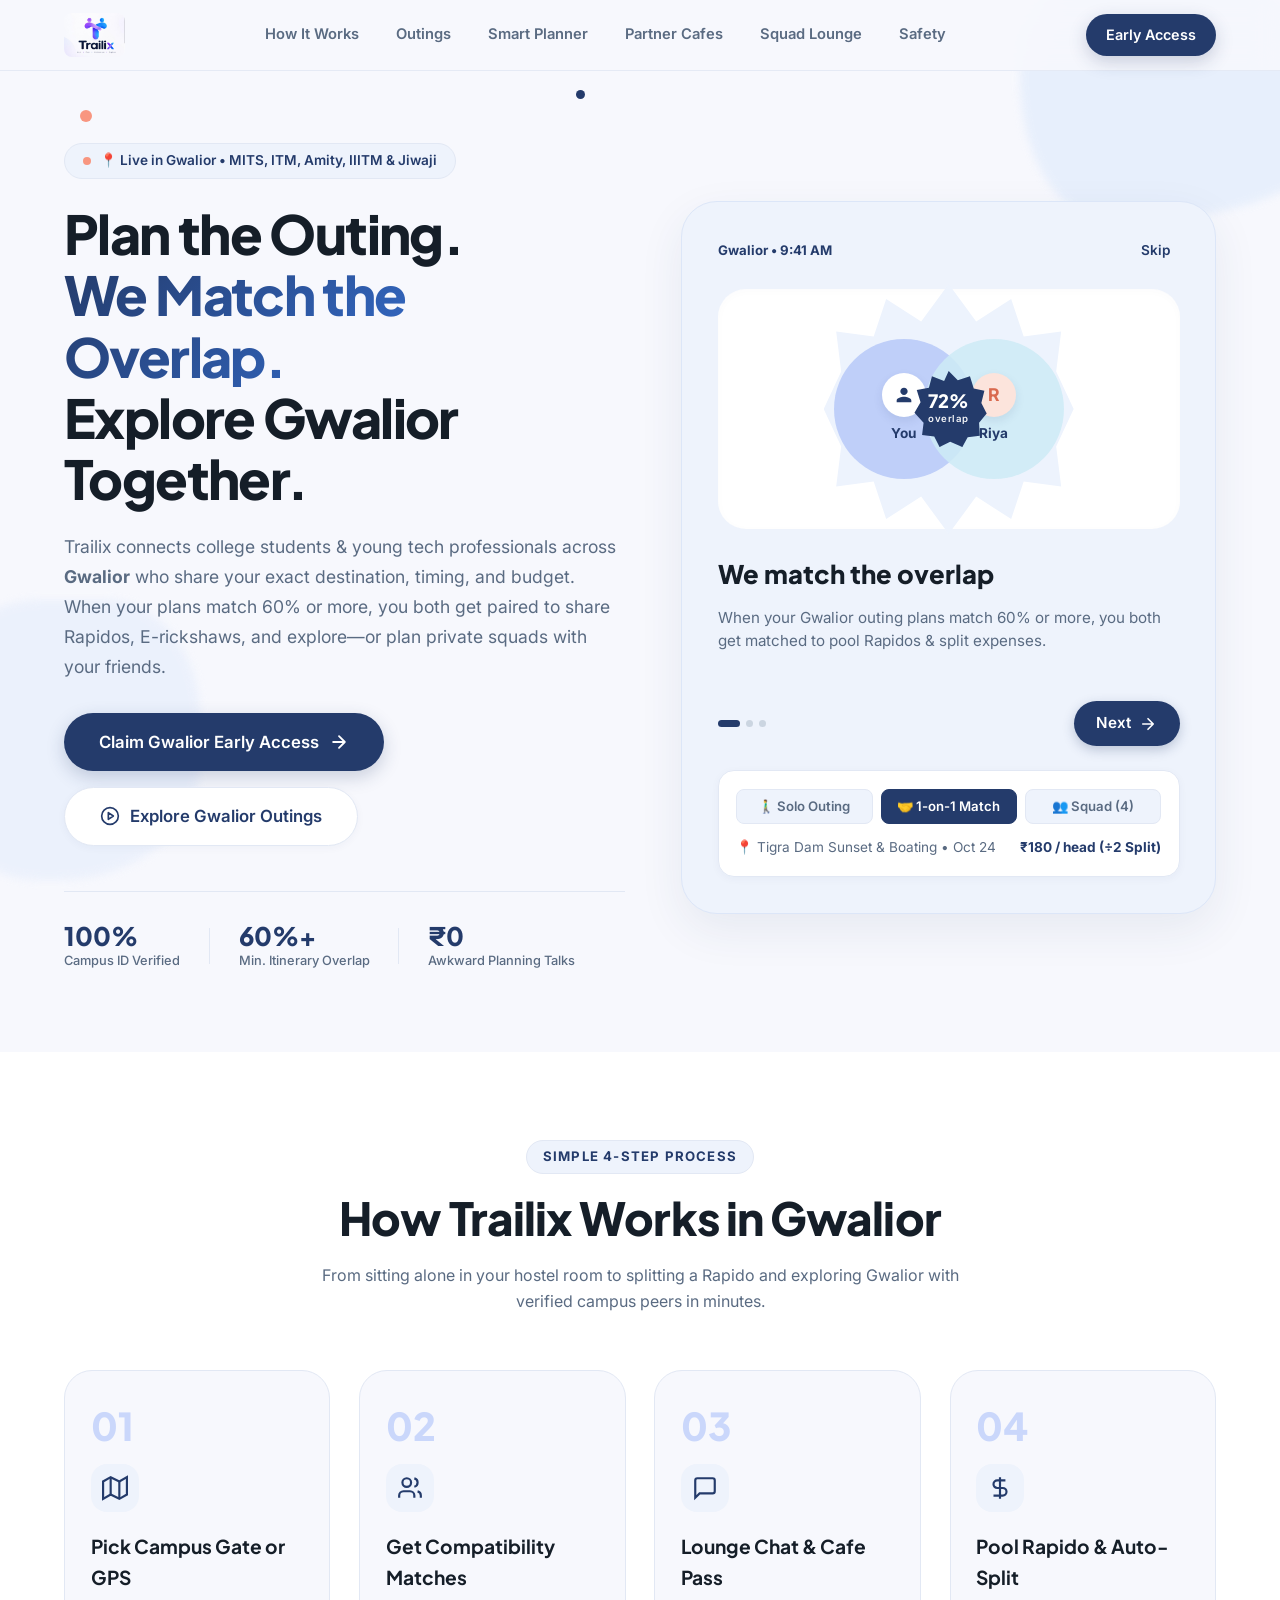
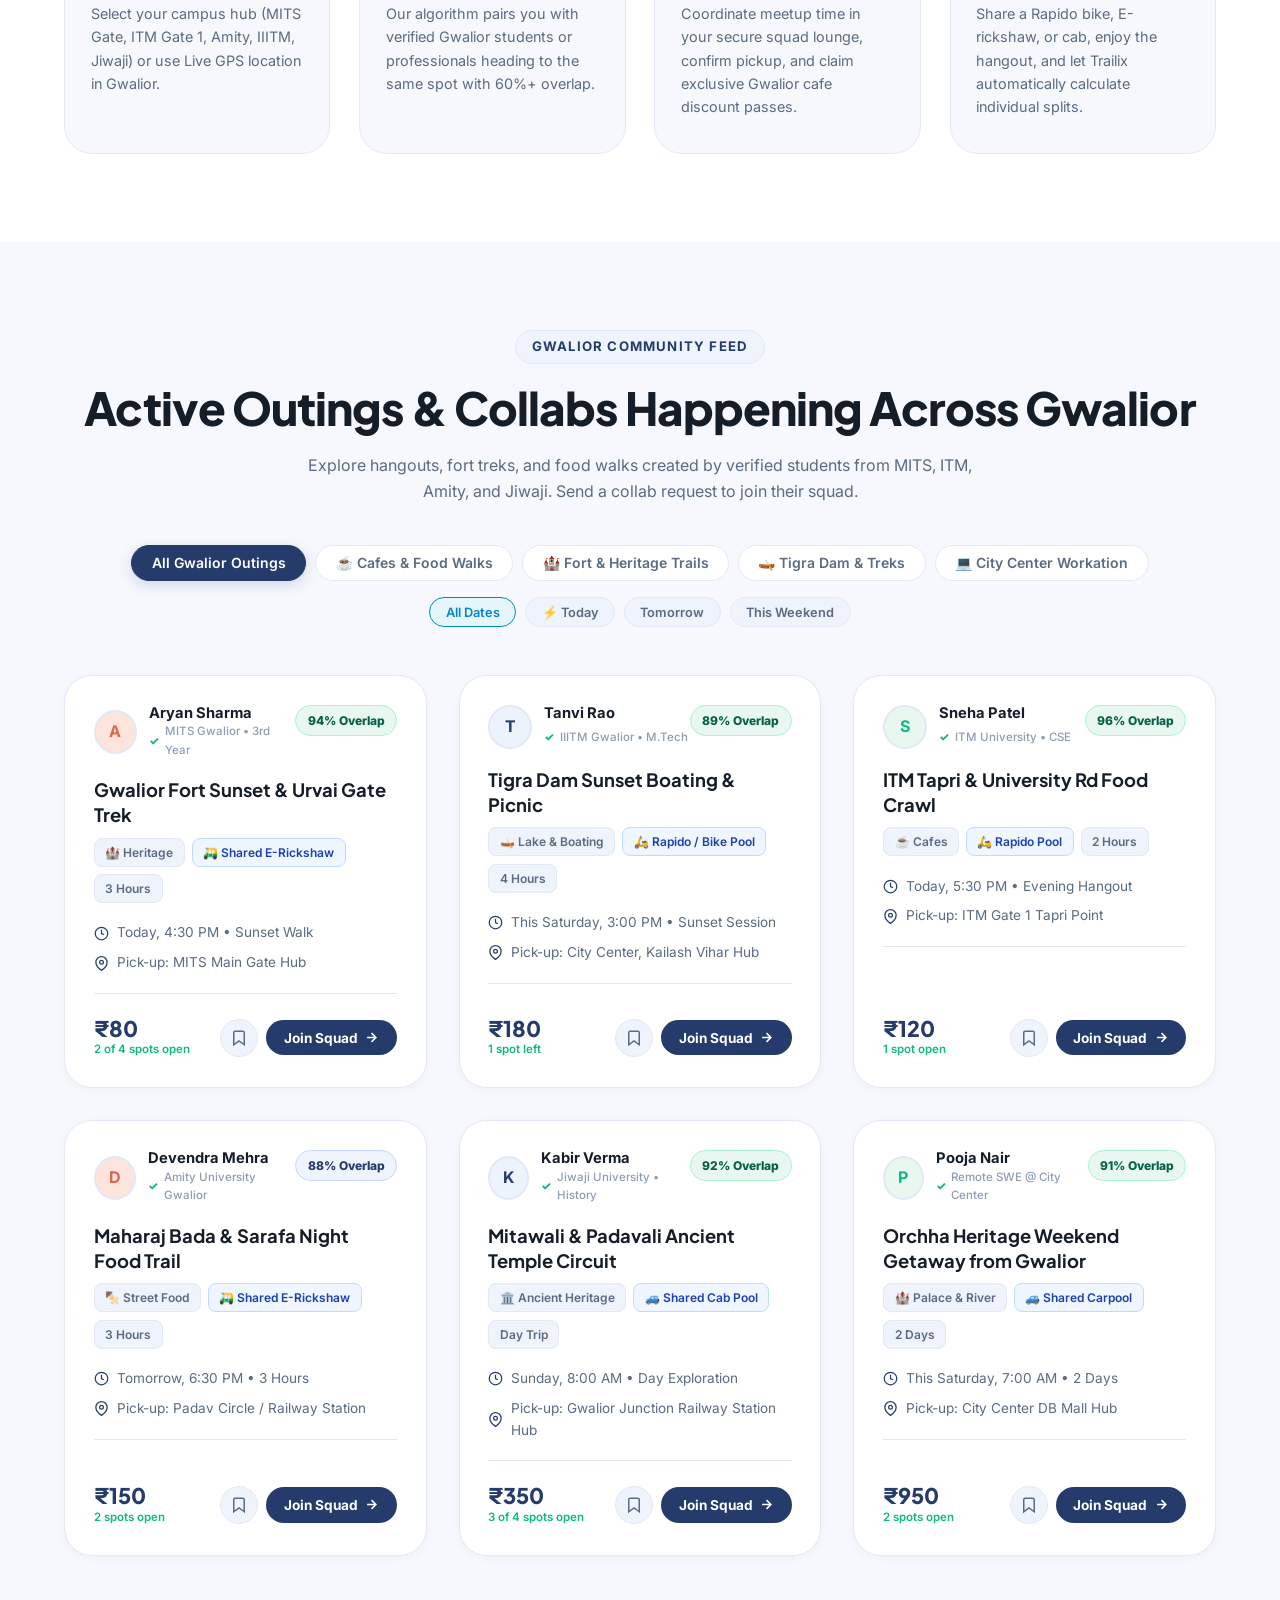
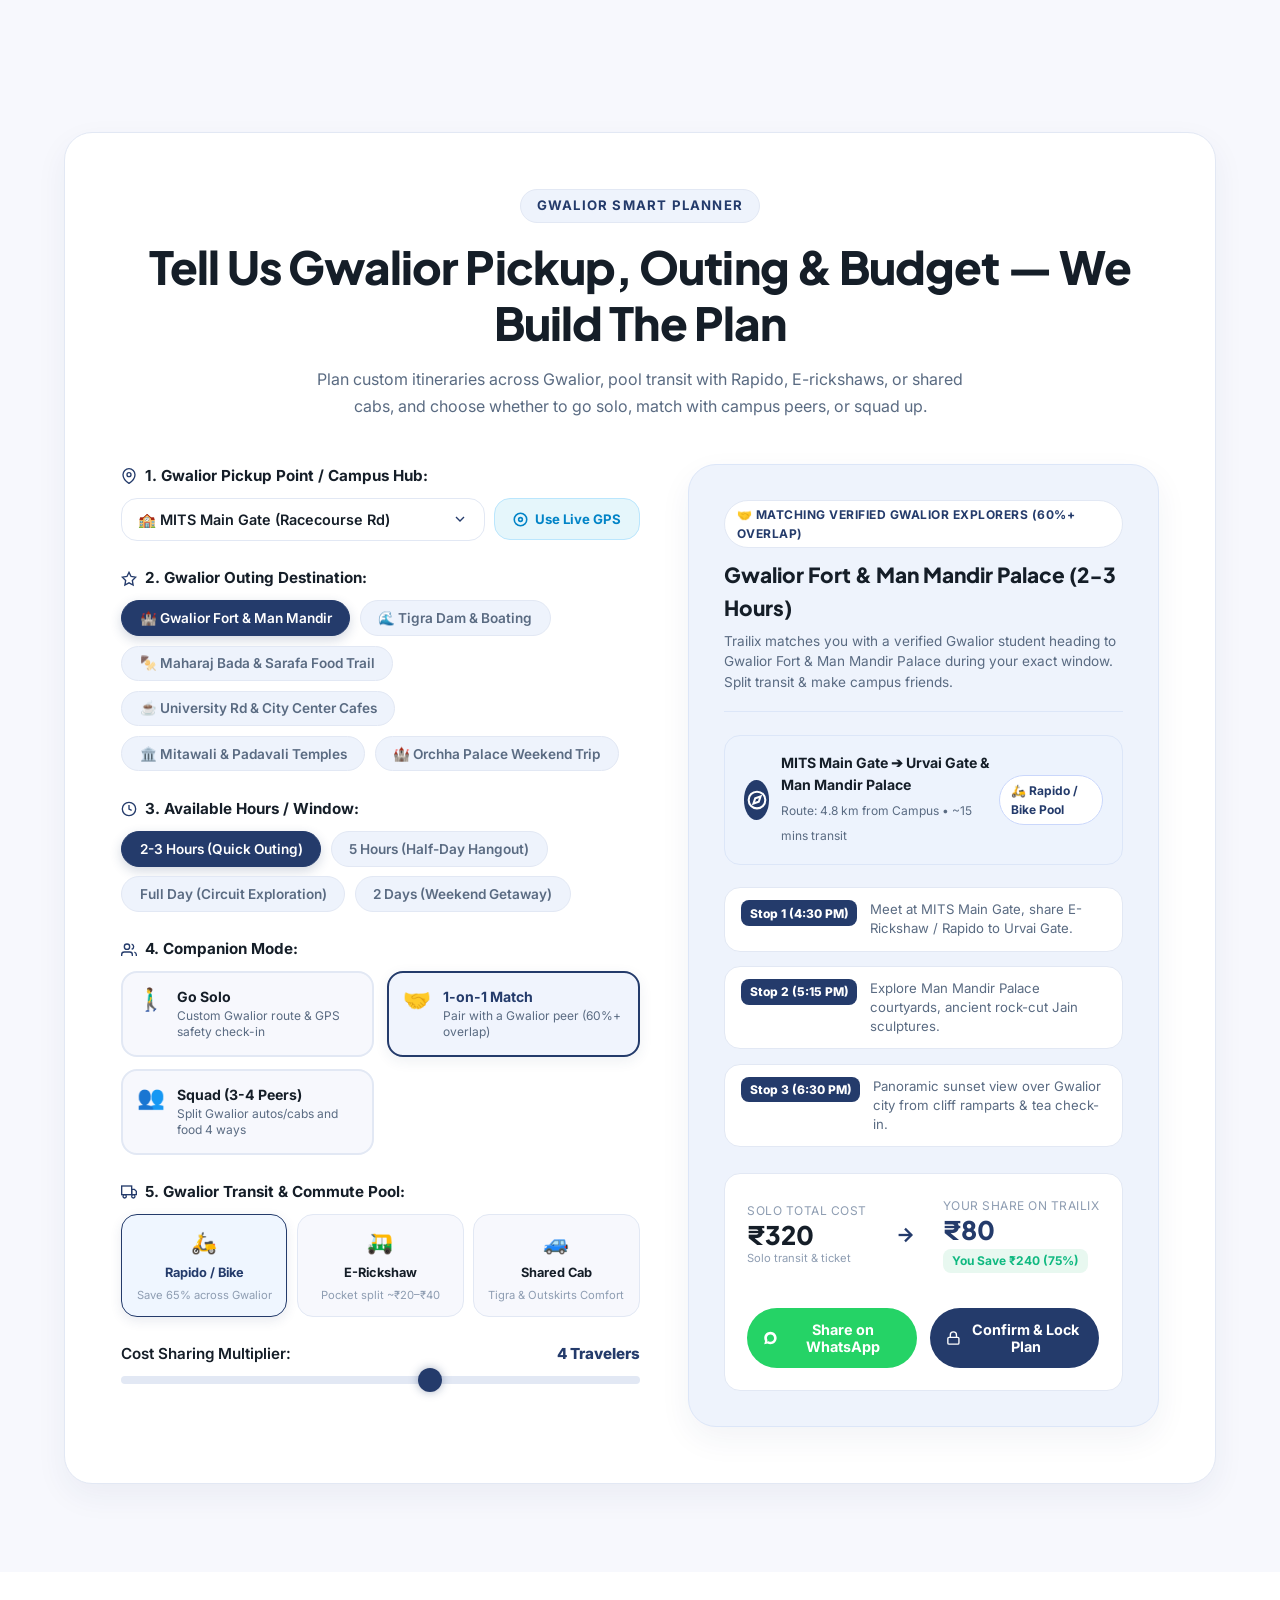
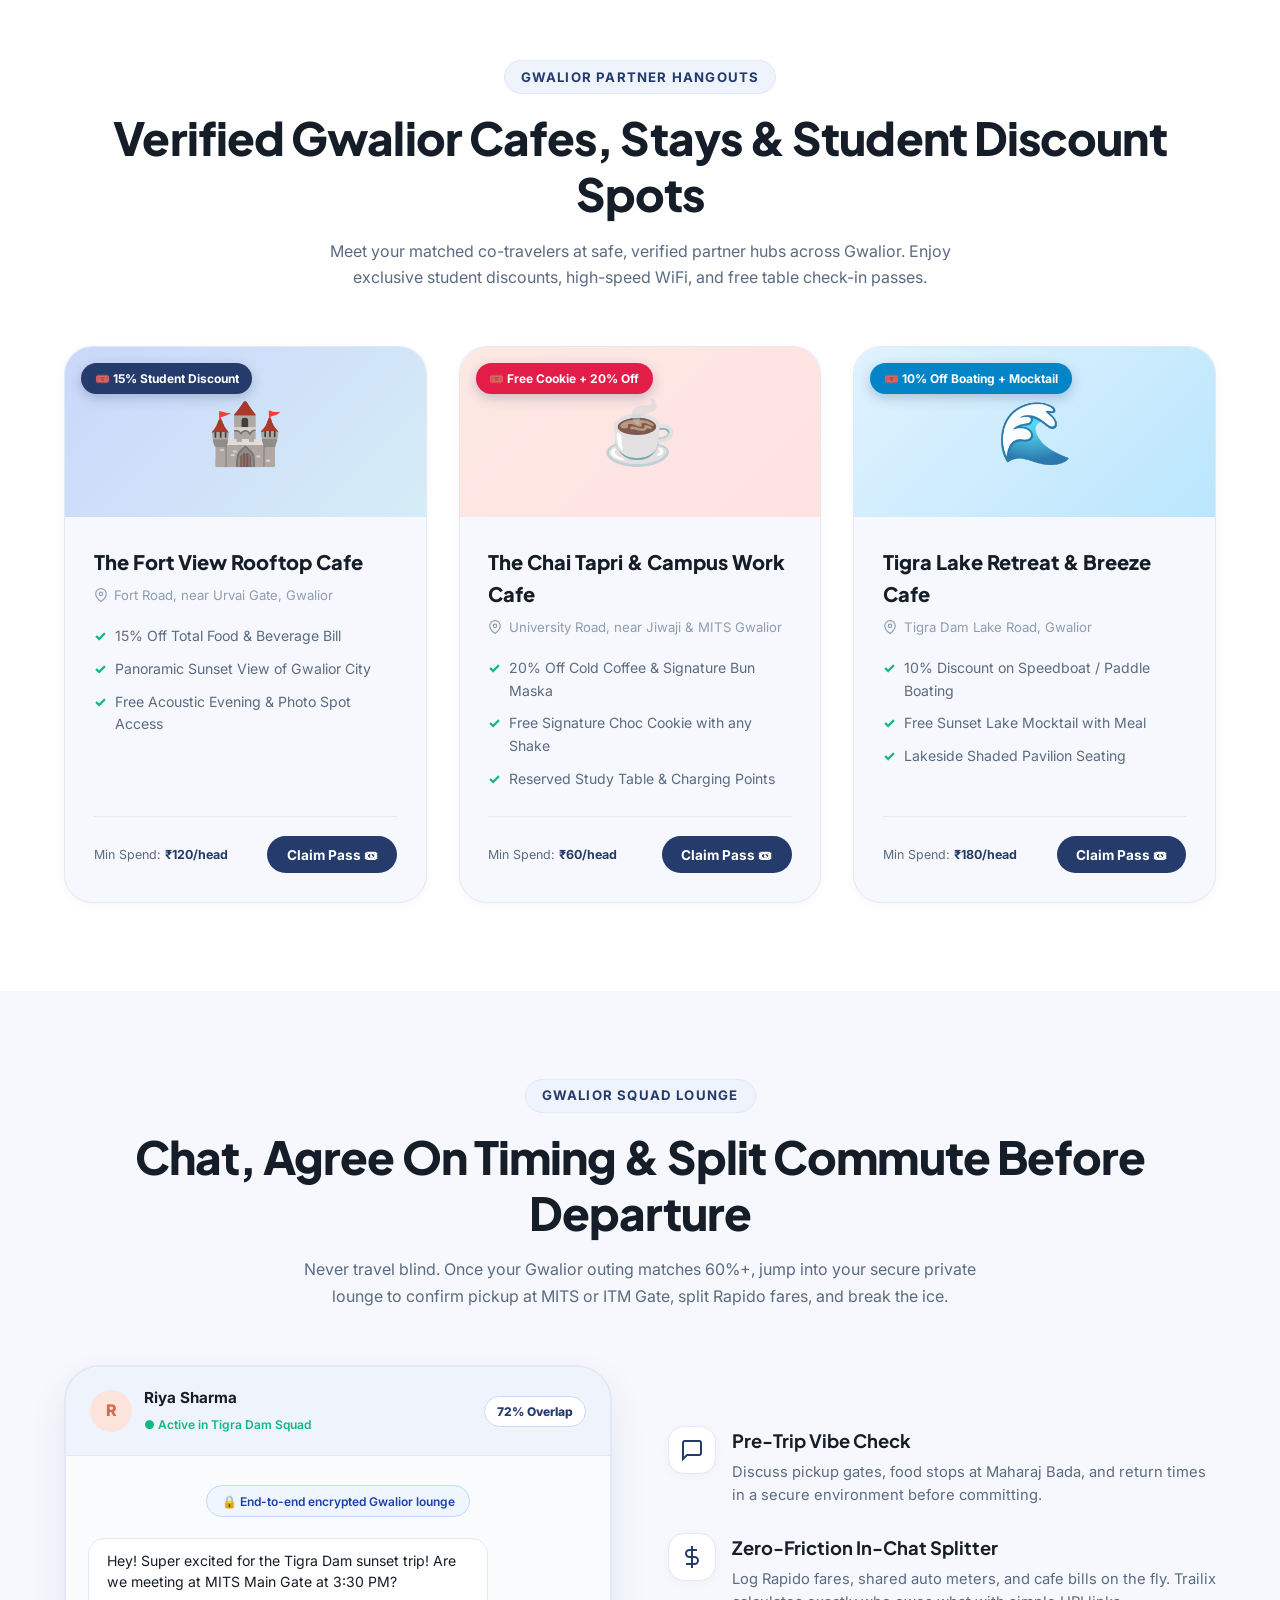
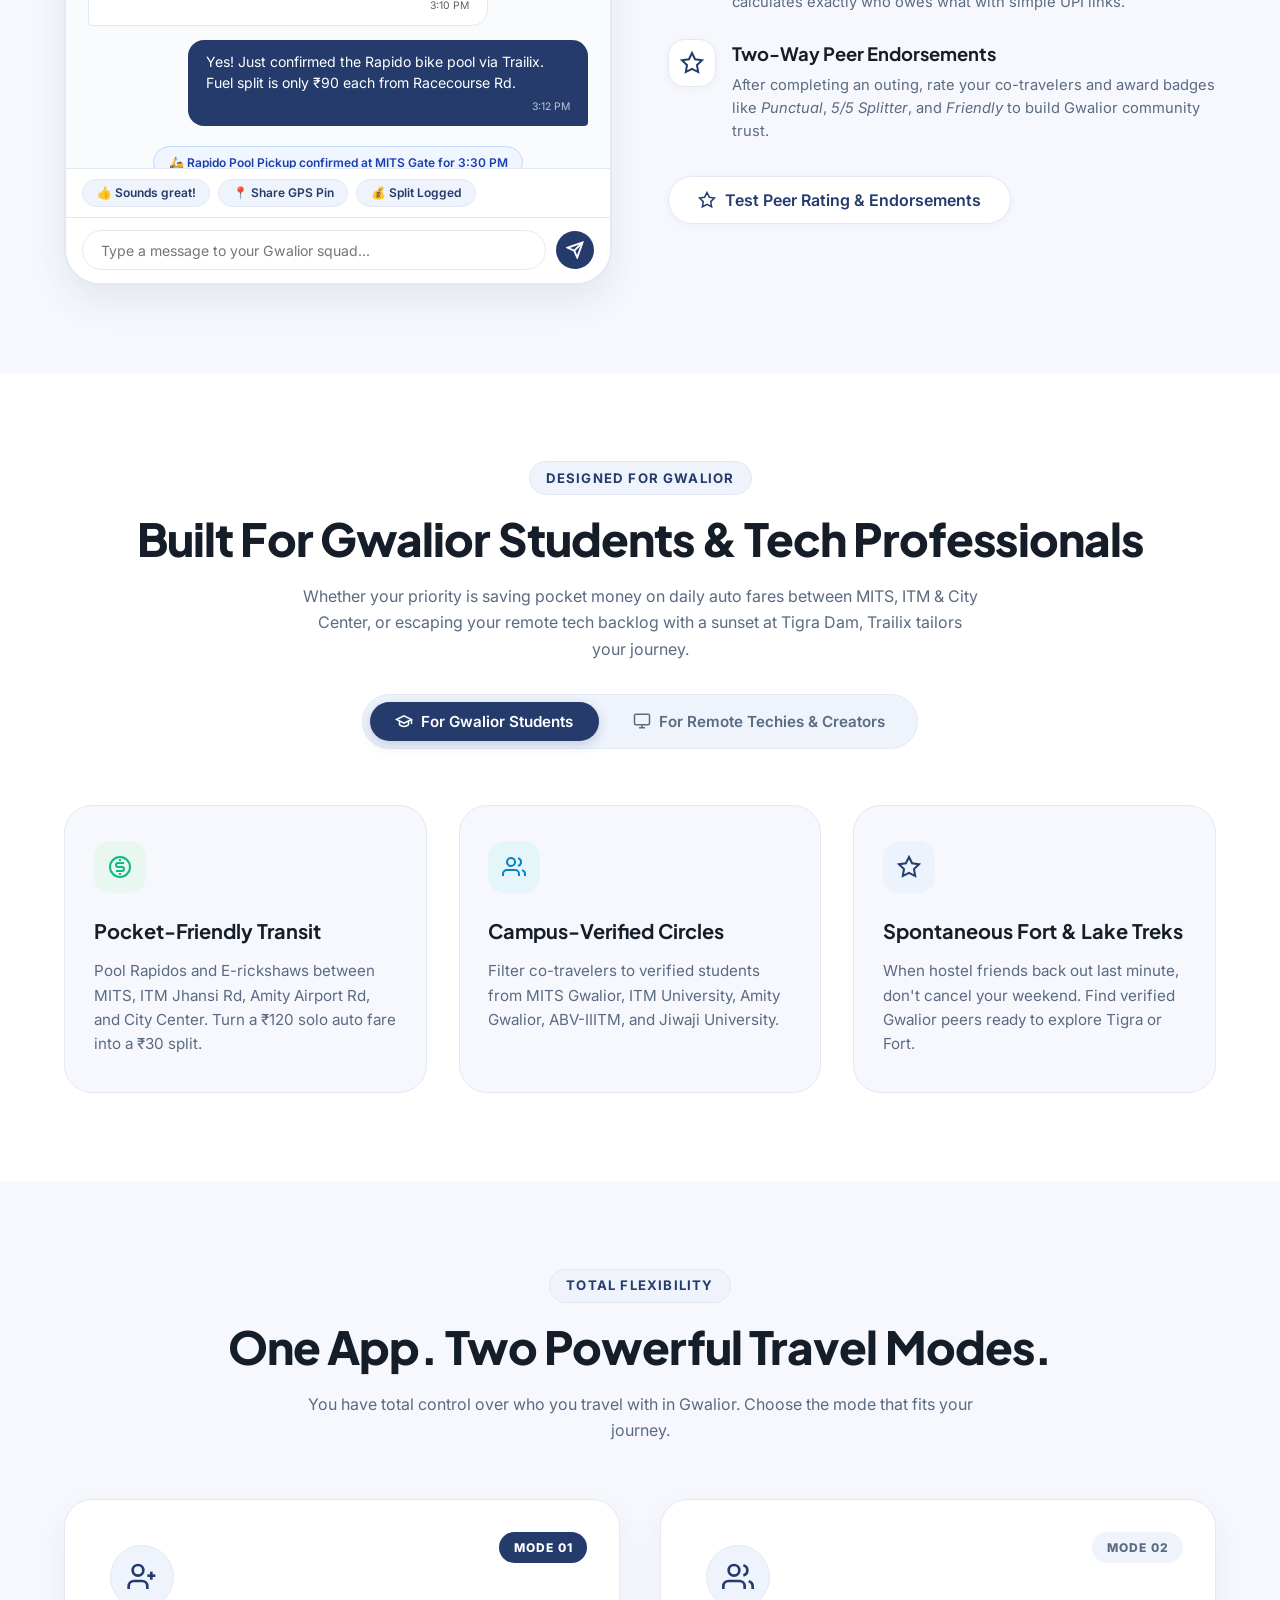
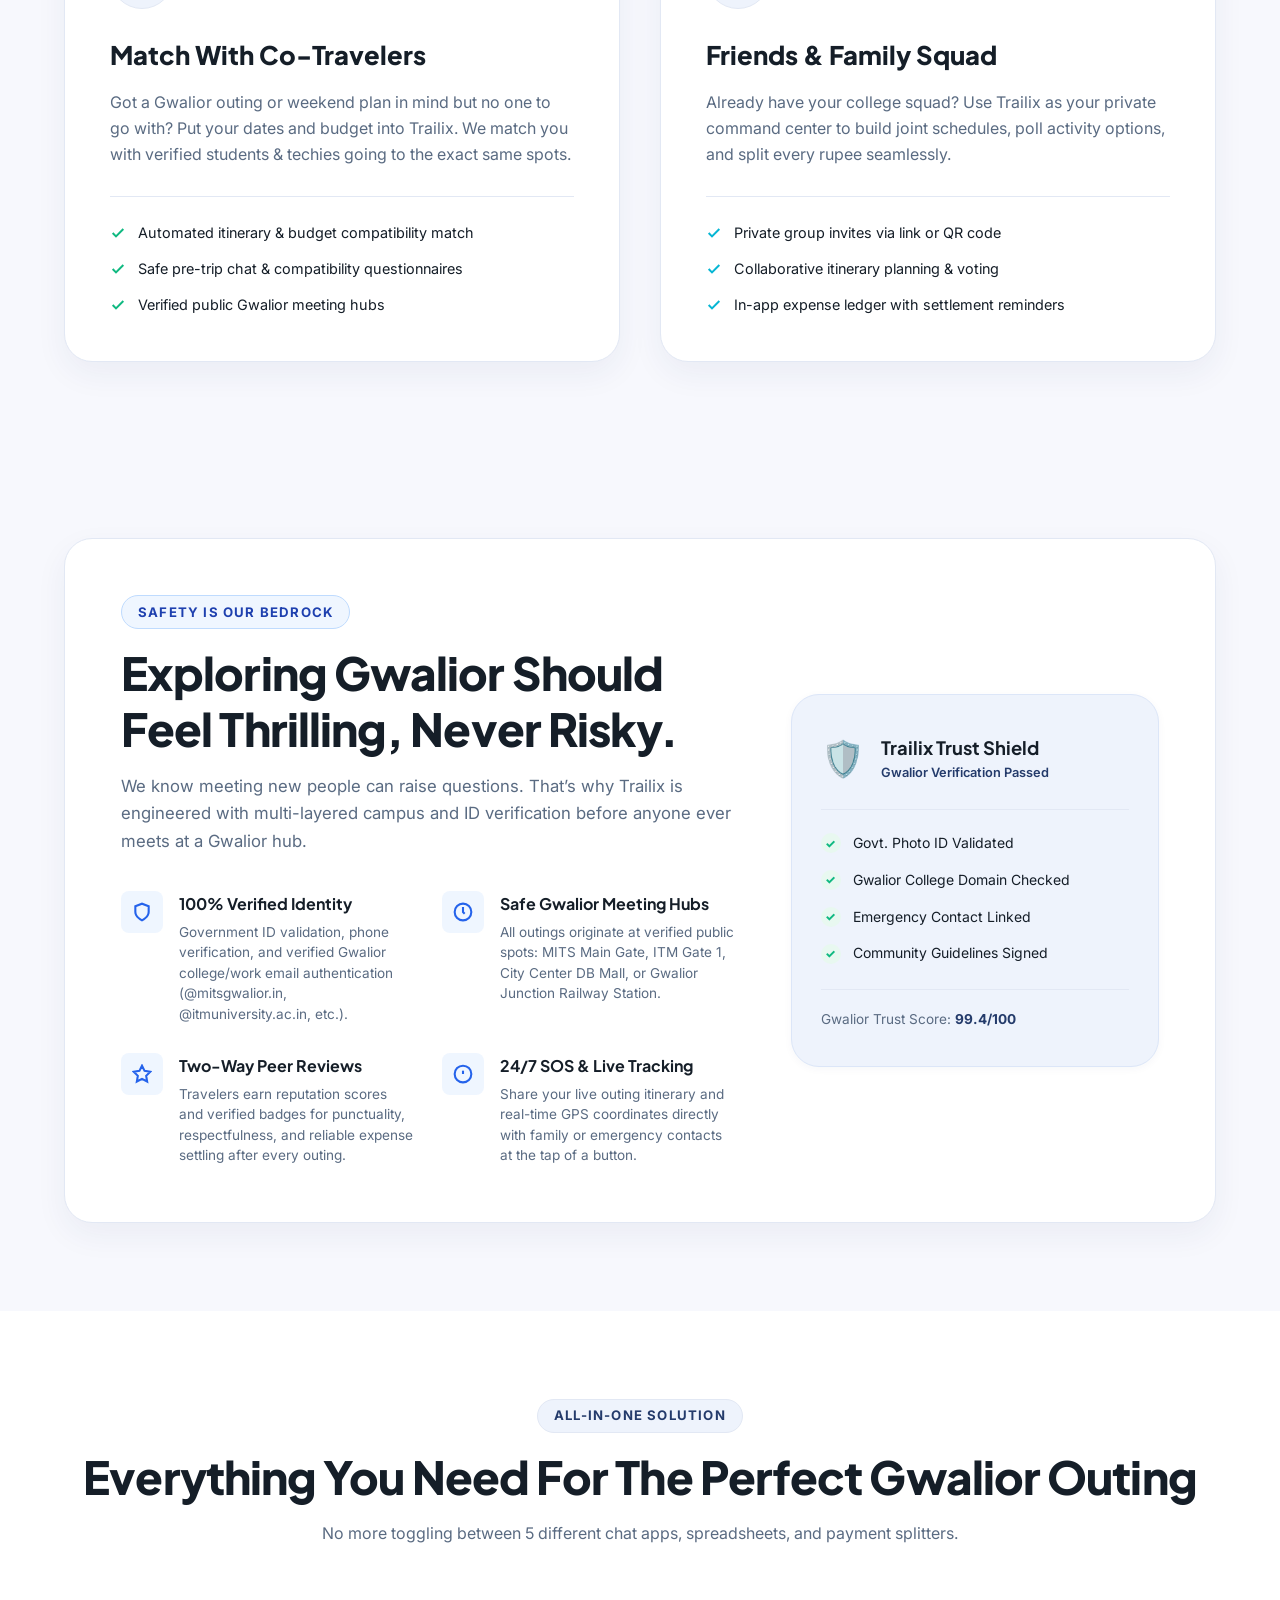
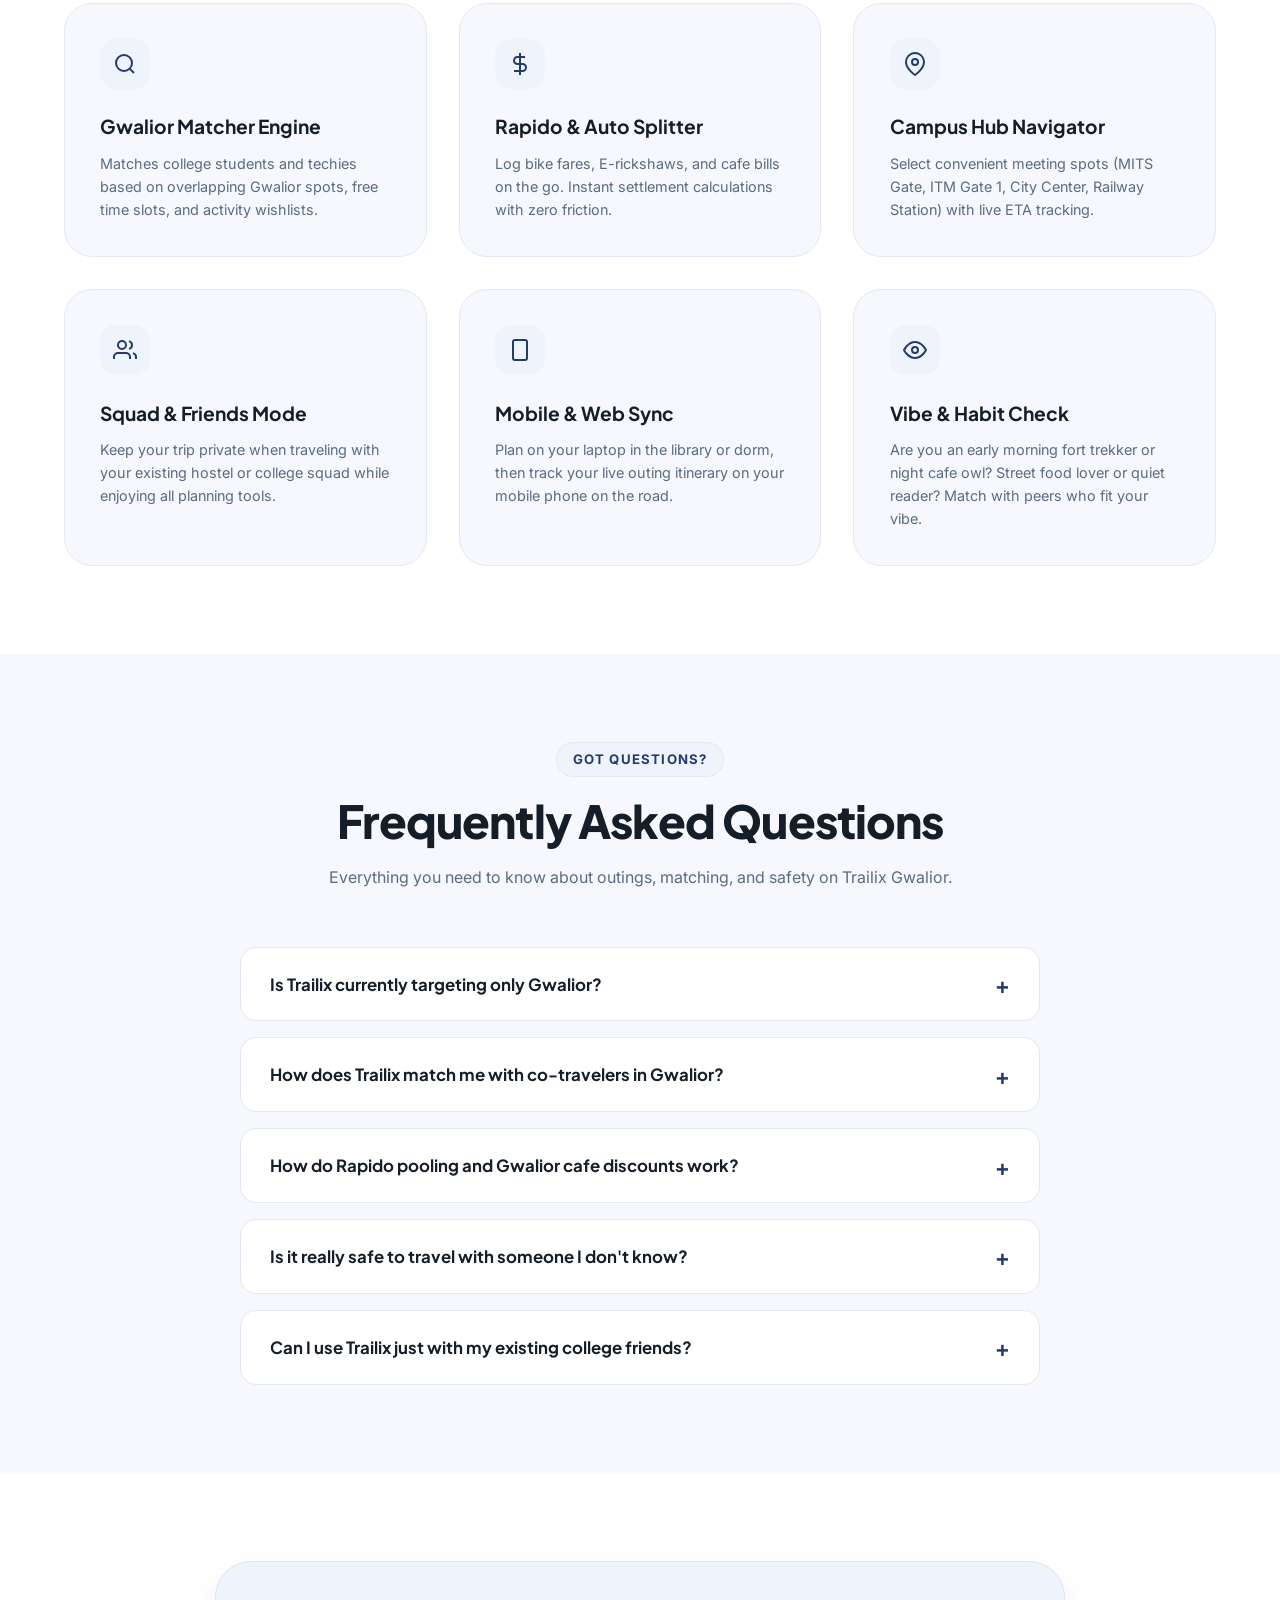
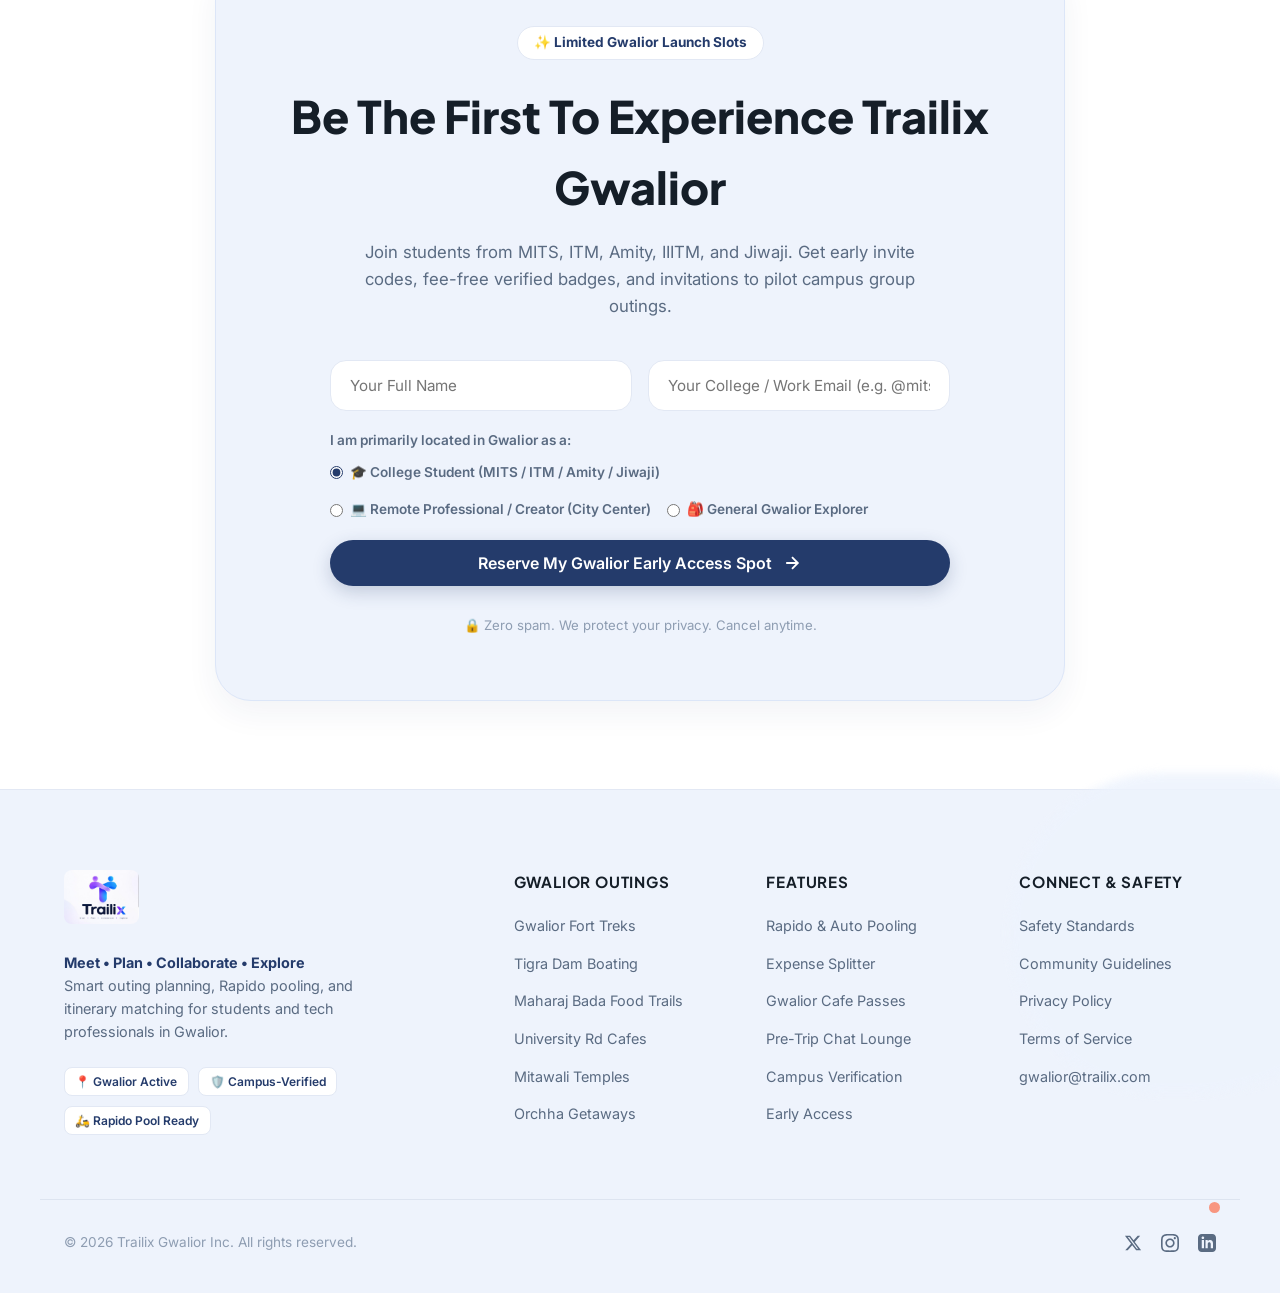
==== commit d5127d2d: "Fix cramped navbar: streamline desktop links, prevent word wrapping, fix button collision, and expan" ====
--- a/Trailix/index.html
+++ b/Trailix/index.html
@@ -38,13 +38,13 @@
       <nav class="nav-menu" id="navMenu">
         <ul class="nav-list">
           <li><a href="#how-it-works" class="nav-link">How It Works</a></li>
-          <li><a href="#outings-feed" class="nav-link">Gwalior Outings</a></li>
+          <li><a href="#outings-feed" class="nav-link">Outings</a></li>
           <li><a href="#planner" class="nav-link">Smart Planner</a></li>
           <li><a href="#partner-spots" class="nav-link">Partner Cafes</a></li>
           <li><a href="#squad-chat" class="nav-link">Squad Lounge</a></li>
-          <li><a href="#audiences" class="nav-link">Campus & Techies</a></li>
-          <li><a href="#safety" class="nav-link">Safety First</a></li>
-          <li><a href="#faq" class="nav-link">FAQ</a></li>
+          <li><a href="#safety" class="nav-link">Safety</a></li>
+          <li class="mobile-only-link"><a href="#audiences" class="nav-link">Campus & Techies</a></li>
+          <li class="mobile-only-link"><a href="#faq" class="nav-link">FAQ</a></li>
         </ul>
         <div class="mobile-cta-wrapper">
           <a href="#waitlist" class="btn btn-primary btn-sm mobile-cta">Join Gwalior Early Access</a>
@@ -52,7 +52,7 @@
       </nav>
 
       <div class="header-actions">
-        <a href="#waitlist" class="btn btn-primary header-cta">Join Gwalior Early Access</a>
+        <a href="#waitlist" class="btn btn-primary header-cta">Early Access</a>
         <button class="hamburger" id="hamburgerBtn" aria-label="Toggle navigation menu">
           <span></span>
           <span></span>
--- a/Trailix/css/style.css
+++ b/Trailix/css/style.css
@@ -320,36 +320,43 @@
 /* ==========================================================================
    HEADER & NAVIGATION
    ========================================================================== */
+body.nav-open {
+  overflow: hidden;
+}
+
 .site-header {
   position: sticky;
   top: 0;
   width: 100%;
-  z-index: 100;
-  padding: 0.9rem 0;
+  z-index: 1000;
+  padding: 0.8rem 0;
   transition: all var(--transition-normal);
-  background: rgba(247, 248, 253, 0.85);
-  backdrop-filter: blur(12px);
-  -webkit-backdrop-filter: blur(12px);
-  border-bottom: 1px solid transparent;
+  background: rgba(247, 248, 253, 0.92);
+  backdrop-filter: blur(14px);
+  -webkit-backdrop-filter: blur(14px);
+  border-bottom: 1px solid rgba(226, 232, 244, 0.8);
 }
 
 .site-header.scrolled {
-  background: rgba(255, 255, 255, 0.94);
+  background: rgba(255, 255, 255, 0.98);
   border-bottom: 1px solid var(--border-card);
-  box-shadow: var(--shadow-sm);
-  padding: 0.7rem 0;
+  box-shadow: 0 4px 20px rgba(36, 59, 107, 0.06);
+  padding: 0.65rem 0;
 }
 
 .header-container {
   display: flex;
   align-items: center;
   justify-content: space-between;
+  gap: 1.25rem;
 }
 
 .brand-logo {
   display: inline-flex;
   align-items: center;
   gap: 0.5rem;
+  flex-shrink: 0;
+  text-decoration: none;
   transition: transform var(--transition-fast);
 }
 
@@ -358,44 +365,66 @@
 }
 
 .logo-img {
-  height: 48px;
+  height: 44px;
   width: auto;
   object-fit: contain;
   border-radius: var(--radius-sm);
+  display: block;
   transition: all var(--transition-normal);
 }
 
+.nav-menu {
+  display: flex;
+  align-items: center;
+  margin: 0 auto;
+}
+
 .nav-list {
   display: flex;
   align-items: center;
-  gap: 2rem;
+  gap: clamp(0.75rem, 1.4vw, 1.75rem);
+  list-style: none;
+  margin: 0;
+  padding: 0;
 }
 
 .nav-link {
-  font-size: 0.95rem;
-  font-weight: 500;
+  font-size: 0.92rem;
+  font-weight: 600;
   color: var(--text-secondary);
   position: relative;
-  padding: 0.25rem 0;
+  padding: 0.35rem 0.6rem;
+  white-space: nowrap;
+  border-radius: var(--radius-sm);
+  transition: color var(--transition-fast), background var(--transition-fast);
+  text-decoration: none;
+  display: inline-block;
+  line-height: 1.2;
 }
 
 .nav-link:hover {
   color: var(--brand-navy);
+  background: rgba(36, 59, 107, 0.05);
 }
 
 .nav-link::after {
   content: '';
   position: absolute;
   bottom: 0;
-  left: 0;
-  width: 0%;
+  left: 0.6rem;
+  right: 0.6rem;
   height: 2px;
   background: var(--brand-navy);
-  transition: width var(--transition-fast);
+  transform: scaleX(0);
+  transition: transform var(--transition-fast);
 }
 
 .nav-link:hover::after {
-  width: 100%;
+  transform: scaleX(1);
+}
+
+.mobile-only-link {
+  display: none !important;
 }
 
 .mobile-cta-wrapper {
@@ -405,7 +434,16 @@
 .header-actions {
   display: flex;
   align-items: center;
-  gap: 1rem;
+  gap: 0.75rem;
+  flex-shrink: 0;
+}
+
+.header-cta {
+  white-space: nowrap;
+  font-size: 0.9rem;
+  font-weight: 600;
+  padding: 0.6rem 1.25rem;
+  border-radius: var(--radius-full);
 }
 
 .hamburger {
@@ -3126,6 +3164,89 @@
    RESPONSIVE DESIGN BREAKPOINTS
    ========================================================================== */
 @media (max-width: 1024px) {
+  /* Header & Mobile Navigation */
+  .site-header {
+    padding: 0.65rem 0;
+  }
+
+  .logo-img {
+    height: 38px;
+  }
+
+  .nav-menu {
+    position: fixed;
+    top: 56px;
+    left: 0;
+    width: 100%;
+    height: calc(100vh - 56px);
+    max-height: calc(100vh - 56px);
+    overflow-y: auto;
+    background: #FFFFFF;
+    border-bottom: 1px solid var(--border-card);
+    padding: 1.5rem 1.25rem 2.5rem;
+    flex-direction: column;
+    display: none;
+    box-shadow: 0 16px 40px rgba(36, 59, 107, 0.16);
+    z-index: 999;
+  }
+  
+  .nav-menu.active {
+    display: flex;
+  }
+  
+  .nav-list {
+    flex-direction: column;
+    gap: 0.75rem;
+    align-items: stretch;
+    width: 100%;
+  }
+
+  .mobile-only-link {
+    display: block !important;
+  }
+
+  .nav-link {
+    font-size: 1.05rem;
+    font-weight: 600;
+    padding: 0.75rem 1rem;
+    border-radius: var(--radius-md);
+    background: var(--bg-card-soft);
+    color: var(--brand-navy);
+    display: flex;
+    align-items: center;
+    justify-content: space-between;
+    white-space: normal;
+  }
+
+  .nav-link:hover {
+    background: rgba(36, 59, 107, 0.08);
+  }
+
+  .nav-link::after {
+    display: none;
+  }
+  
+  .mobile-cta-wrapper {
+    display: block;
+    margin-top: 1.5rem;
+    width: 100%;
+  }
+  
+  .mobile-cta {
+    width: 100%;
+    text-align: center;
+    font-size: 1rem;
+    padding: 0.85rem 1.5rem;
+  }
+  
+  .header-cta {
+    display: none;
+  }
+  
+  .hamburger {
+    display: flex;
+  }
+
   .hero-container {
     grid-template-columns: 1fr;
     gap: 3rem;
@@ -3203,65 +3324,7 @@
     line-height: 1.6;
   }
 
-  /* Header & Navigation */
-  .site-header {
-    padding: 0.7rem 0;
-  }
-
-  .logo-img {
-    height: 42px;
-  }
-
-  .nav-menu {
-    position: fixed;
-    top: 60px;
-    left: 0;
-    width: 100%;
-    max-height: calc(100vh - 60px);
-    overflow-y: auto;
-    background: #FFFFFF;
-    border-bottom: 1px solid var(--border-card);
-    padding: 1.75rem 1.5rem 2rem;
-    flex-direction: column;
-    display: none;
-    box-shadow: 0 12px 30px rgba(36, 59, 107, 0.12);
-    z-index: 99;
-  }
-  
-  .nav-menu.active {
-    display: flex;
-  }
-  
-  .nav-list {
-    flex-direction: column;
-    gap: 1.2rem;
-    align-items: flex-start;
-    width: 100%;
-  }
-
-  .nav-link {
-    font-size: 1.05rem;
-    font-weight: 600;
-  }
-  
-  .mobile-cta-wrapper {
-    display: block;
-    margin-top: 1.5rem;
-    width: 100%;
-  }
-  
-  .mobile-cta {
-    width: 100%;
-    text-align: center;
-  }
-  
-  .header-cta {
-    display: none;
-  }
-  
-  .hamburger {
-    display: flex;
-  }
+  /* Header handled in 1024px media query */
 
   /* Decorative Clouds on Mobile */
   .cloud-shape {
